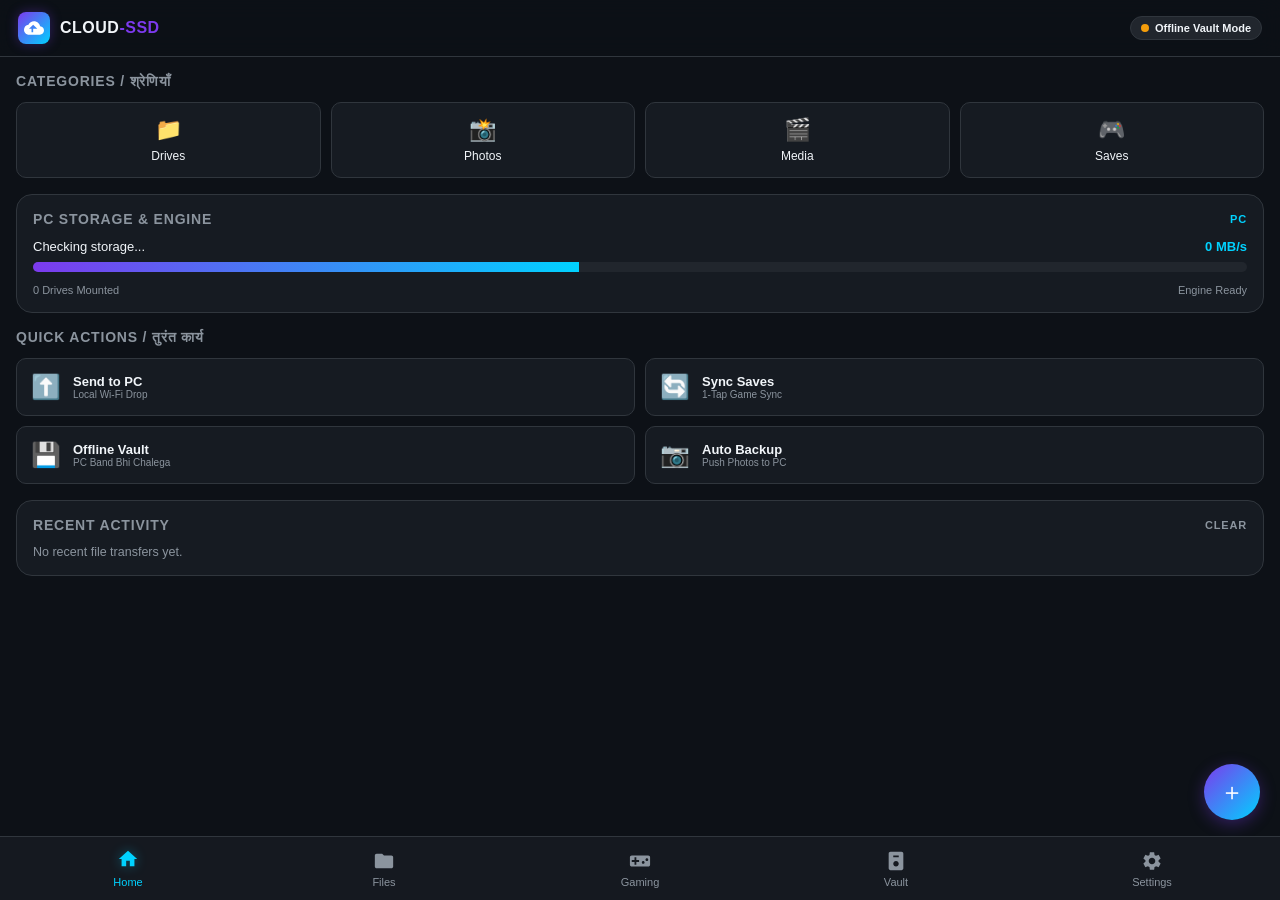
==== mobile-android/src/main/assets/index.html @ 214da7be "feat: initial commit for Cloud-Drive" ====
<!DOCTYPE html>
<html lang="en">
<head>
  <meta charset="UTF-8">
  <meta name="viewport" content="width=device-width, initial-scale=1.0, maximum-scale=1.0, user-scalable=no, viewport-fit=cover">
  <title>Cloud-SSD Mobile</title>
  
  <!-- PWA Meta Tags -->
  <meta name="theme-color" content="#7C3AED">
  <meta name="apple-mobile-web-app-capable" content="yes">
  <meta name="apple-mobile-web-app-status-bar-style" content="black-translucent">
  <meta name="description" content="Offline Phone Bridge & High-Speed File Vault for Cloud-SSD">
  <link rel="manifest" href="manifest.json">
  <link rel="icon" type="image/svg+xml" href="icon-192.svg">
  <link rel="apple-touch-icon" href="icon-192.svg">
  
  <link rel="stylesheet" href="app.css">
</head>
<body>

  <!-- Top App Header -->
  <header class="app-header">
    <div class="brand-wrapper">
      <div class="brand-icon">
        <svg viewBox="0 0 24 24"><path d="M19.35 10.04C18.67 6.59 15.64 4 12 4 9.11 4 6.6 5.64 5.35 8.04 2.34 8.36 0 10.91 0 14c0 3.31 2.69 6 6 6h13c2.76 0 5-2.24 5-5 0-2.64-2.05-4.78-4.65-4.96zM14 13h-3v4h-2v-4H6l5-5 5 5h-2z"/></svg>
      </div>
      <div class="brand-title">CLOUD<span>-SSD</span></div>
    </div>
    <div id="connection-pill" class="status-pill online">
      <div class="status-dot"></div>
      <span id="connection-text">Connecting...</span>
    </div>
  </header>

  <!-- SCREEN 1: HOME -->
  <main id="tab-home" class="tab-screen active">
    <!-- Active Game HUD Banner -->
    <div id="home-hud-card" class="hud-card" style="display: none;">
      <div class="hud-header">
        <div>
          <span style="font-size: 11px; color: var(--dim); text-transform: uppercase;">🎮 Active PC Game</span>
          <div id="hud-active-game" class="hud-game-name">Cyberpunk 2077</div>
        </div>
        <div class="hud-badge">LIVE COMPANION</div>
      </div>
      <div class="hud-grid">
        <div class="hud-metric">
          <div id="hud-fps" class="hud-metric-val">74</div>
          <div class="hud-metric-lbl">FPS</div>
        </div>
        <div class="hud-metric">
          <div id="hud-ssd" class="hud-metric-val purple">112</div>
          <div class="hud-metric-lbl">SSD MB/s</div>
        </div>
        <div class="hud-metric">
          <div id="hud-hit" class="hud-metric-val green">99%</div>
          <div class="hud-metric-lbl">Cache Hit</div>
        </div>
      </div>
    </div>

    <!-- Quick Categories -->
    <div class="card-title">Categories / श्रेणियाँ</div>
    <div class="category-grid">
      <div class="category-btn" onclick="switchTab('files', 'drives')">
        <div class="category-icon">📁</div>
        <div>Drives</div>
      </div>
      <div class="category-btn" onclick="openPhotoPicker()">
        <div class="category-icon">📸</div>
        <div>Photos</div>
      </div>
      <div class="category-btn" onclick="switchTab('files', 'media')">
        <div class="category-icon">🎬</div>
        <div>Media</div>
      </div>
      <div class="category-btn" onclick="switchTab('gaming')">
        <div class="category-icon">🎮</div>
        <div>Saves</div>
      </div>
    </div>

    <!-- PC Storage Status -->
    <div class="card">
      <div class="card-title">
        <span>PC Storage & Engine</span>
        <span id="pc-name-display" style="font-size: 11px; color: var(--cyan);">PC</span>
      </div>
      <div style="display: flex; justify-content: space-between; font-size: 13px; margin-bottom: 8px;">
        <span id="storage-summary">Checking storage...</span>
        <span id="transfer-speed-summary" style="color: var(--cyan); font-weight: 600;">0 MB/s</span>
      </div>
      <div style="background: var(--surface-2); border-radius: 6px; height: 10px; overflow: hidden; margin-bottom: 12px;">
        <div id="storage-progress-bar" style="background: linear-gradient(90deg, var(--purple), var(--cyan)); width: 45%; height: 100%;"></div>
      </div>
      <div style="display: flex; justify-content: space-between; font-size: 11px; color: var(--dim);">
        <span id="stat-drives-count">0 Drives Mounted</span>
        <span id="stat-prefetch-count">Engine Ready</span>
      </div>
    </div>

    <!-- Quick Actions -->
    <div class="card-title">Quick Actions / तुरंत कार्य</div>
    <div class="quick-action-grid">
      <div class="action-btn" onclick="triggerFileUpload()">
        <div class="action-icon">⬆️</div>
        <div>
          <div class="action-title">Send to PC</div>
          <div class="action-sub">Local Wi-Fi Drop</div>
        </div>
      </div>
      <div class="action-btn" onclick="switchTab('gaming')">
        <div class="action-icon">🔄</div>
        <div>
          <div class="action-title">Sync Saves</div>
          <div class="action-sub">1-Tap Game Sync</div>
        </div>
      </div>
      <div class="action-btn" onclick="switchTab('vault')">
        <div class="action-icon">💾</div>
        <div>
          <div class="action-title">Offline Vault</div>
          <div class="action-sub">PC Band Bhi Chalega</div>
        </div>
      </div>
      <div class="action-btn" onclick="openPhotoPicker()">
        <div class="action-icon">📷</div>
        <div>
          <div class="action-title">Auto Backup</div>
          <div class="action-sub">Push Photos to PC</div>
        </div>
      </div>
    </div>

    <!-- Recent Transfers -->
    <div class="card">
      <div class="card-title">
        <span>Recent Activity</span>
        <span onclick="clearRecentActivity()" style="font-size: 11px; color: var(--dim); cursor: pointer;">Clear</span>
      </div>
      <div id="recent-transfers-list" style="font-size: 12.5px; color: var(--dim);">
        <div>No recent file transfers yet.</div>
      </div>
    </div>
  </main>

  <!-- SCREEN 2: FILES -->
  <main id="tab-files" class="tab-screen">
    <!-- Breadcrumb Explorer Header -->
    <div class="card" style="padding: 10px 14px; margin-bottom: 12px;">
      <div class="explorer-header" id="breadcrumb-bar">
        <span class="breadcrumb-item" onclick="loadDrives()">🏠 Cloud-SSD</span>
      </div>
    </div>

    <!-- Drives Grid (Visible at Root) -->
    <div id="drives-container" class="card" style="display: none; padding: 12px;">
      <div class="card-title">Available Drives & Storage</div>
      <div id="drives-list" style="display: flex; flex-direction: column; gap: 8px;"></div>
    </div>

    <!-- File Explorer List -->
    <div id="files-list-container" class="file-list"></div>
  </main>

  <!-- SCREEN 3: GAMING -->
  <main id="tab-gaming" class="tab-screen">
    <div class="hud-card">
      <div class="hud-header">
        <div>
          <span style="font-size: 11px; color: var(--dim); text-transform: uppercase;">🎮 PC Performance HUD</span>
          <div id="gaming-active-game" class="hud-game-name">Standby (No Game Active)</div>
        </div>
        <div class="hud-badge" id="hud-mode-pill">COMPANION MODE</div>
      </div>
      <div class="hud-grid" style="margin-bottom: 12px;">
        <div class="hud-metric">
          <div id="desk-fps" class="hud-metric-val">--</div>
          <div class="hud-metric-lbl">PC FPS</div>
        </div>
        <div class="hud-metric">
          <div id="desk-ssd" class="hud-metric-val purple">--</div>
          <div class="hud-metric-lbl">SSD Read MB/s</div>
        </div>
        <div class="hud-metric">
          <div id="desk-hit" class="hud-metric-val green">99.4%</div>
          <div class="hud-metric-lbl">Hit Rate</div>
        </div>
      </div>
      <div class="hud-grid">
        <div class="hud-metric">
          <div id="desk-cpu" class="hud-metric-val">58°C</div>
          <div class="hud-metric-lbl">CPU Temp</div>
        </div>
        <div class="hud-metric">
          <div id="desk-gpu" class="hud-metric-val purple">64°C</div>
          <div class="hud-metric-lbl">GPU Temp</div>
        </div>
        <div class="hud-metric">
          <div id="desk-prefetch" class="hud-metric-val green">0</div>
          <div class="hud-metric-lbl">Prefetching</div>
        </div>
      </div>
    </div>

    <!-- Game Saves Manager -->
    <div class="card">
      <div class="card-title">
        <span>Game Save Manager</span>
        <button class="icon-btn" onclick="loadGameSaves()">🔄</button>
      </div>
      <div id="game-saves-list" style="display: flex; flex-direction: column; gap: 8px;">
        <div style="font-size: 12.5px; color: var(--dim);">Loading game saves...</div>
      </div>
    </div>
  </main>

  <!-- SCREEN 4: VAULT (OFFLINE FILES) -->
  <main id="tab-vault" class="tab-screen">
    <div class="card highlight">
      <div class="card-title">
        <span>💾 Phone Offline Vault</span>
        <span style="color: var(--ok); font-size: 11px;">100% Offline Ready</span>
      </div>
      <p style="font-size: 12px; color: var(--dim); line-height: 1.4; margin-bottom: 10px;">
        Yeh files aapke phone ke internal storage me saved hain. PC poori tarah band hone par bhi yeh open hongi.
      </p>
      <div style="display: flex; justify-content: space-between; font-size: 12px; font-weight: 600;">
        <span>Vault Storage Used:</span>
        <span id="vault-used-size" style="color: var(--cyan);">0 MB</span>
      </div>
    </div>

    <div class="card">
      <div class="card-title">
        <span>Saved Offline Files</span>
        <button class="icon-btn" onclick="clearVault()">🗑️ Clear</button>
      </div>
      <div id="vault-files-list" style="display: flex; flex-direction: column; gap: 8px;">
        <div style="font-size: 12.5px; color: var(--dim);">Koi file offline save nahi ki gayi hai. Files tab me kisi bhi file ke 💾 icon par tap karke save karein.</div>
      </div>
    </div>
  </main>

  <!-- SCREEN 5: SETTINGS -->
  <main id="tab-settings" class="tab-screen">
    <div class="card">
      <div class="card-title">Paired PC Details</div>
      <div style="display: flex; flex-direction: column; gap: 8px; font-size: 13px;">
        <div style="display: flex; justify-content: space-between;">
          <span style="color: var(--dim);">PC Name:</span>
          <span id="settings-pc-name" style="font-weight: 600;">--</span>
        </div>
        <div style="display: flex; justify-content: space-between;">
          <span style="color: var(--dim);">Local IP:</span>
          <span id="settings-local-ip">--</span>
        </div>
        <div style="display: flex; justify-content: space-between;">
          <span style="color: var(--dim);">Pairing Status:</span>
          <span id="settings-pair-status" style="color: var(--ok); font-weight: 600;">Paired ✓</span>
        </div>
      </div>
      <button class="btn-secondary" onclick="openPairModal()" style="margin-top: 14px;">Re-Pair or Change PC</button>
    </div>

    <div class="card">
      <div class="card-title">PWA App Installation</div>
      <p style="font-size: 12px; color: var(--dim); line-height: 1.4; margin-bottom: 12px;">
        Cloud-SSD ko phone ki home screen par normal Android app ki tarah install karein. Zero address bar, instant full screen!
      </p>
      <button id="pwa-install-btn" class="btn-primary" onclick="installPwa()">📲 Install on Home Screen</button>
    </div>

    <div class="card">
      <div class="card-title">Language / भाषा</div>
      <div style="display: flex; gap: 10px; margin-top: 8px;">
        <button class="btn-secondary" style="flex: 1;" onclick="setLanguage('hinglish')">Hinglish</button>
        <button class="btn-secondary" style="flex: 1;" onclick="setLanguage('hindi')">हिन्दी</button>
        <button class="btn-secondary" style="flex: 1;" onclick="setLanguage('english')">English</button>
      </div>
    </div>
  </main>

  <!-- Floating Action Button: Upload -->
  <button class="fab" onclick="triggerFileUpload()" title="Send file to PC">＋</button>

  <!-- Hidden File Input -->
  <input type="file" id="file-uploader" style="display: none;" onchange="handleFileSelection(event)" multiple>
  <input type="file" id="photo-uploader" accept="image/*,video/*" style="display: none;" onchange="handleFileSelection(event)" multiple capture="environment">

  <!-- Bottom Navigation Bar -->
  <nav class="bottom-nav">
    <button class="nav-item active" onclick="switchTab('home')">
      <svg viewBox="0 0 24 24"><path d="M10 20v-6h4v6h5v-8h3L12 3 2 12h3v8z"/></svg>
      <span>Home</span>
    </button>
    <button class="nav-item" onclick="switchTab('files')">
      <svg viewBox="0 0 24 24"><path d="M10 4H4c-1.1 0-1.99.9-1.99 2L2 18c0 1.1.9 2 2 2h16c1.1 0 2-.9 2-2V8c0-1.1-.9-2-2-2h-8l-2-2z"/></svg>
      <span>Files</span>
    </button>
    <button class="nav-item" onclick="switchTab('gaming')">
      <svg viewBox="0 0 24 24"><path d="M21 6H3c-1.1 0-2 .9-2 2v8c0 1.1.9 2 2 2h18c1.1 0 2-.9 2-2V8c0-1.1-.9-2-2-2zm-10 7H8v3H6v-3H3v-2h3V8h2v3h3v2zm4.5 2c-.83 0-1.5-.67-1.5-1.5s.67-1.5 1.5-1.5 1.5.67 1.5 1.5-.67 1.5-1.5 1.5zm4-3c-.83 0-1.5-.67-1.5-1.5S18.67 9 19.5 9s1.5.67 1.5 1.5-.67 1.5-1.5 1.5z"/></svg>
      <span>Gaming</span>
    </button>
    <button class="nav-item" onclick="switchTab('vault')">
      <svg viewBox="0 0 24 24"><path d="M18 2H6c-1.1 0-2 .9-2 2v16c0 1.1.9 2 2 2h12c1.1 0 2-.9 2-2V4c0-1.1-.9-2-2-2zm-6 16c-1.66 0-3-1.34-3-3s1.34-3 3-3 3 1.34 3 3-1.34 3-3 3zm3-10H9V6h6v2z"/></svg>
      <span>Vault</span>
    </button>
    <button class="nav-item" onclick="switchTab('settings')">
      <svg viewBox="0 0 24 24"><path d="M19.14 12.94c.04-.3.06-.61.06-.94 0-.32-.02-.64-.07-.94l2.03-1.58c.18-.14.23-.41.12-.61l-1.92-3.32c-.12-.22-.37-.29-.59-.22l-2.39.96c-.5-.38-1.03-.7-1.62-.94l-.36-2.54c-.04-.24-.24-.41-.48-.41h-3.84c-.24 0-.43.17-.47.41l-.36 2.54c-.59.24-1.13.57-1.62.94l-2.39-.96c-.22-.08-.47 0-.59.22L2.74 8.87c-.12.21-.08.47.12.61l2.03 1.58c-.05.3-.09.63-.09.94s.02.64.07.94l-2.03 1.58c-.18.14-.23.41-.12.61l1.92 3.32c.12.22.37.29.59.22l2.39-.96c.5.38 1.03.7 1.62.94l.36 2.54c.05.24.24.41.48.41h3.84c.24 0 .44-.17.47-.41l.36-2.54c.59-.24 1.13-.56 1.62-.94l2.39.96c.22.08.47 0 .59-.22l1.92-3.32c.12-.22.07-.47-.12-.61l-2.01-1.58zM12 15.6c-1.98 0-3.6-1.62-3.6-3.6s1.62-3.6 3.6-3.6 3.6 1.62 3.6 3.6-1.62 3.6-3.6 3.6z"/></svg>
      <span>Settings</span>
    </button>
  </nav>

  <!-- Video Stream Player Modal -->
  <div id="video-modal" class="modal-overlay">
    <div class="modal-box">
      <button class="modal-close" onclick="closeVideoModal()">✕</button>
      <div id="video-modal-title" class="modal-title">Streaming Media</div>
      <video id="active-video-player" class="stream-player" controls playsinline preload="auto"></video>
    </div>
  </div>

  <!-- Pairing Modal -->
  <div id="pair-modal" class="modal-overlay">
    <div class="modal-box">
      <button class="modal-close" onclick="closePairModal()">✕</button>
      <div class="modal-title">Pair with Cloud-SSD PC</div>
      <p style="font-size: 12px; color: var(--dim); margin-bottom: 12px;">
        PC Desktop app me "Mobile Hub" tab se Pairing Token enter karein ya QR code scan karein:
      </p>
      <input type="text" id="input-token" class="input-field" placeholder="Enter 12-char Pairing Token">
      <input type="text" id="input-device-name" class="input-field" placeholder="Device Name (e.g. My Phone)">
      <button class="btn-primary" onclick="submitPairing()">Verify & Connect</button>
    </div>
  </div>

  <!-- Toast Notification -->
  <div id="toast" class="toast">Connected</div>

  <script src="app.js"></script>
</body>
</html>
---- mobile-android/src/main/assets/app.css ----
/* Cloud-SSD Mobile PWA Styling */
:root {
  --bg: #0D1117;
  --surface: #161B22;
  --surface-2: #21262D;
  --surface-card: rgba(22, 27, 34, 0.85);
  --border: #30363D;
  --text: #F1F5F9;
  --dim: #8B949E;
  --purple: #7C3AED;
  --purple-glow: rgba(124, 58, 237, 0.35);
  --cyan: #00D2FF;
  --cyan-glow: rgba(0, 210, 255, 0.35);
  --accent: #00D2FF;
  --ok: #10B981;
  --warn: #F59E0B;
  --danger: #EF4444;
  --radius: 16px;
  --radius-sm: 10px;
  --font: -apple-system, BlinkMacSystemFont, "Segoe UI", Roboto, "Helvetica Neue", Arial, sans-serif;
}

* {
  box-sizing: border-box;
  margin: 0;
  padding: 0;
  -webkit-tap-highlight-color: transparent;
  user-select: none;
}

body {
  background-color: var(--bg);
  color: var(--text);
  font-family: var(--font);
  overflow-x: hidden;
  padding-bottom: 80px; /* Space for bottom nav */
  min-height: 100vh;
}

/* App Header */
header.app-header {
  position: sticky;
  top: 0;
  z-index: 100;
  background: rgba(13, 17, 23, 0.92);
  backdrop-filter: blur(12px);
  -webkit-backdrop-filter: blur(12px);
  border-bottom: 1px solid var(--border);
  padding: 12px 18px;
  display: flex;
  align-items: center;
  justify-content: space-between;
}

.brand-wrapper {
  display: flex;
  align-items: center;
  gap: 10px;
}

.brand-icon {
  width: 32px;
  height: 32px;
  border-radius: 8px;
  background: linear-gradient(135deg, var(--purple), var(--cyan));
  display: flex;
  align-items: center;
  justify-content: center;
  box-shadow: 0 0 12px var(--purple-glow);
}

.brand-icon svg {
  width: 20px;
  height: 20px;
  fill: white;
}

.brand-title {
  font-size: 16px;
  font-weight: 700;
  letter-spacing: 0.5px;
}

.brand-title span {
  color: var(--purple);
}

.status-pill {
  display: inline-flex;
  align-items: center;
  gap: 6px;
  font-size: 11px;
  font-weight: 600;
  padding: 5px 10px;
  border-radius: 20px;
  background: var(--surface-2);
  border: 1px solid var(--border);
}

.status-dot {
  width: 8px;
  height: 8px;
  border-radius: 50%;
  background: var(--dim);
}

.status-pill.online .status-dot {
  background: var(--ok);
  box-shadow: 0 0 8px var(--ok);
}

.status-pill.offline .status-dot {
  background: var(--warn);
}

/* Navigation Bar */
nav.bottom-nav {
  position: fixed;
  bottom: 0;
  left: 0;
  right: 0;
  height: 64px;
  background: rgba(22, 27, 34, 0.96);
  backdrop-filter: blur(16px);
  border-top: 1px solid var(--border);
  display: flex;
  justify-content: space-around;
  align-items: center;
  z-index: 200;
  padding-bottom: env(safe-area-inset-bottom, 0);
}

.nav-item {
  display: flex;
  flex-direction: column;
  align-items: center;
  justify-content: center;
  background: transparent;
  border: none;
  color: var(--dim);
  font-size: 11px;
  font-weight: 500;
  gap: 4px;
  cursor: pointer;
  flex: 1;
  padding: 8px 0;
  transition: all 0.2s ease;
}

.nav-item svg {
  width: 22px;
  height: 22px;
  fill: currentColor;
  transition: transform 0.2s ease;
}

.nav-item.active {
  color: var(--cyan);
}

.nav-item.active svg {
  transform: translateY(-2px);
  fill: var(--cyan);
  filter: drop-shadow(0 0 6px var(--cyan-glow));
}

/* Tab Content Areas */
.tab-screen {
  display: none;
  padding: 16px;
  animation: fadeIn 0.25s ease-out;
}

.tab-screen.active {
  display: block;
}

@keyframes fadeIn {
  from { opacity: 0; transform: translateY(6px); }
  to { opacity: 1; transform: translateY(0); }
}

/* Card Styling */
.card {
  background: var(--surface);
  border: 1px solid var(--border);
  border-radius: var(--radius);
  padding: 16px;
  margin-bottom: 16px;
  position: relative;
  overflow: hidden;
}

.card-title {
  font-size: 14px;
  font-weight: 600;
  color: var(--dim);
  text-transform: uppercase;
  letter-spacing: 0.8px;
  margin-bottom: 12px;
  display: flex;
  align-items: center;
  justify-content: space-between;
}

.card.highlight {
  background: linear-gradient(135deg, rgba(124, 58, 237, 0.15), rgba(0, 210, 255, 0.1));
  border-color: rgba(124, 58, 237, 0.4);
}

/* Hero Gaming HUD Widget */
.hud-card {
  background: radial-gradient(circle at top right, rgba(0, 210, 255, 0.15), rgba(13, 17, 23, 0.95));
  border: 1px solid rgba(0, 210, 255, 0.3);
  border-radius: var(--radius);
  padding: 18px;
  margin-bottom: 16px;
  box-shadow: 0 4px 20px rgba(0, 0, 0, 0.5);
}

.hud-header {
  display: flex;
  justify-content: space-between;
  align-items: center;
  margin-bottom: 14px;
}

.hud-game-name {
  font-size: 18px;
  font-weight: 700;
  color: white;
}

.hud-badge {
  background: rgba(16, 185, 129, 0.2);
  color: var(--ok);
  border: 1px solid rgba(16, 185, 129, 0.4);
  padding: 3px 8px;
  border-radius: 12px;
  font-size: 11px;
  font-weight: 600;
}

.hud-grid {
  display: grid;
  grid-template-columns: repeat(3, 1fr);
  gap: 10px;
}

.hud-metric {
  background: rgba(33, 38, 45, 0.7);
  border: 1px solid var(--border);
  border-radius: var(--radius-sm);
  padding: 10px;
  text-align: center;
}

.hud-metric-val {
  font-size: 20px;
  font-weight: 800;
  color: var(--cyan);
  line-height: 1.2;
}

.hud-metric-val.purple { color: #A78BFA; }
.hud-metric-val.green { color: var(--ok); }

.hud-metric-lbl {
  font-size: 10px;
  color: var(--dim);
  text-transform: uppercase;
  margin-top: 4px;
}

/* Quick Categories Grid */
.category-grid {
  display: grid;
  grid-template-columns: repeat(4, 1fr);
  gap: 10px;
  margin-bottom: 16px;
}

.category-btn {
  background: var(--surface);
  border: 1px solid var(--border);
  border-radius: var(--radius-sm);
  padding: 14px 6px;
  display: flex;
  flex-direction: column;
  align-items: center;
  gap: 6px;
  color: var(--text);
  font-size: 12px;
  font-weight: 500;
  cursor: pointer;
  transition: all 0.15s;
}

.category-btn:active {
  transform: scale(0.96);
  background: var(--surface-2);
}

.category-icon {
  font-size: 22px;
}

/* Quick Actions */
.quick-action-grid {
  display: grid;
  grid-template-columns: 1fr 1fr;
  gap: 10px;
  margin-bottom: 16px;
}

.action-btn {
  background: var(--surface);
  border: 1px solid var(--border);
  border-radius: var(--radius-sm);
  padding: 14px;
  display: flex;
  align-items: center;
  gap: 12px;
  color: var(--text);
  cursor: pointer;
  text-align: left;
}

.action-btn:active {
  background: var(--surface-2);
}

.action-icon {
  font-size: 24px;
}

.action-title {
  font-size: 13px;
  font-weight: 600;
}

.action-sub {
  font-size: 10px;
  color: var(--dim);
}

/* File Explorer */
.explorer-header {
  display: flex;
  align-items: center;
  gap: 8px;
  margin-bottom: 12px;
  overflow-x: auto;
  white-space: nowrap;
  padding-bottom: 4px;
}

.breadcrumb-item {
  font-size: 13px;
  color: var(--dim);
  cursor: pointer;
}

.breadcrumb-item:hover, .breadcrumb-item.active {
  color: var(--cyan);
  font-weight: 600;
}

.file-list {
  display: flex;
  flex-direction: column;
  gap: 8px;
}

.file-item {
  background: var(--surface);
  border: 1px solid var(--border);
  border-radius: var(--radius-sm);
  padding: 12px 14px;
  display: flex;
  align-items: center;
  justify-content: space-between;
  cursor: pointer;
  transition: background 0.15s;
}

.file-item:active {
  background: var(--surface-2);
}

.file-info {
  display: flex;
  align-items: center;
  gap: 12px;
  overflow: hidden;
}

.file-icon {
  font-size: 22px;
  flex-shrink: 0;
}

.file-meta {
  overflow: hidden;
}

.file-name {
  font-size: 13.5px;
  font-weight: 500;
  white-space: nowrap;
  overflow: hidden;
  text-overflow: ellipsis;
}

.file-size {
  font-size: 11px;
  color: var(--dim);
  margin-top: 2px;
}

.file-actions {
  display: flex;
  align-items: center;
  gap: 8px;
  flex-shrink: 0;
}

.icon-btn {
  background: transparent;
  border: none;
  color: var(--dim);
  padding: 6px;
  border-radius: 6px;
  cursor: pointer;
  font-size: 18px;
}

.icon-btn:active {
  color: var(--cyan);
  background: rgba(0, 210, 255, 0.1);
}

/* Floating Action Button */
.fab {
  position: fixed;
  bottom: 80px;
  right: 20px;
  width: 56px;
  height: 56px;
  border-radius: 28px;
  background: linear-gradient(135deg, var(--purple), var(--cyan));
  color: white;
  border: none;
  font-size: 24px;
  box-shadow: 0 4px 16px var(--purple-glow);
  display: flex;
  align-items: center;
  justify-content: center;
  cursor: pointer;
  z-index: 150;
  transition: transform 0.2s;
}

.fab:active {
  transform: scale(0.92);
}

/* Modals */
.modal-overlay {
  display: none;
  position: fixed;
  top: 0;
  left: 0;
  right: 0;
  bottom: 0;
  background: rgba(0, 0, 0, 0.85);
  backdrop-filter: blur(8px);
  z-index: 300;
  align-items: center;
  justify-content: center;
  padding: 20px;
}

.modal-overlay.active {
  display: flex;
}

.modal-box {
  background: var(--surface);
  border: 1px solid var(--border);
  border-radius: var(--radius);
  width: 100%;
  max-width: 480px;
  padding: 20px;
  position: relative;
  box-shadow: 0 10px 30px rgba(0, 0, 0, 0.8);
}

.modal-title {
  font-size: 16px;
  font-weight: 700;
  margin-bottom: 14px;
}

.modal-close {
  position: absolute;
  top: 14px;
  right: 14px;
  background: transparent;
  border: none;
  color: var(--dim);
  font-size: 20px;
  cursor: pointer;
}

/* Inputs and Buttons */
.input-field {
  width: 100%;
  background: var(--surface-2);
  border: 1px solid var(--border);
  color: white;
  padding: 12px;
  border-radius: var(--radius-sm);
  font-size: 14px;
  margin-bottom: 12px;
  outline: none;
}

.input-field:focus {
  border-color: var(--cyan);
}

.btn-primary {
  width: 100%;
  background: linear-gradient(135deg, var(--purple), var(--cyan));
  color: white;
  border: none;
  padding: 12px;
  border-radius: var(--radius-sm);
  font-weight: 600;
  font-size: 14px;
  cursor: pointer;
}

.btn-secondary {
  width: 100%;
  background: var(--surface-2);
  color: var(--text);
  border: 1px solid var(--border);
  padding: 12px;
  border-radius: var(--radius-sm);
  font-weight: 600;
  font-size: 14px;
  cursor: pointer;
  margin-top: 8px;
}

/* Video Player Modal */
video.stream-player {
  width: 100%;
  border-radius: var(--radius-sm);
  background: black;
  max-height: 60vh;
}

/* Toast */
.toast {
  position: fixed;
  bottom: 90px;
  left: 50%;
  transform: translateX(-50%) translateY(20px);
  background: rgba(33, 38, 45, 0.95);
  border: 1px solid var(--cyan);
  color: white;
  padding: 10px 20px;
  border-radius: 24px;
  font-size: 12px;
  font-weight: 500;
  z-index: 400;
  opacity: 0;
  pointer-events: none;
  transition: all 0.3s ease;
  box-shadow: 0 4px 16px rgba(0, 0, 0, 0.6);
}

.toast.show {
  transform: translateX(-50%) translateY(0);
  opacity: 1;
}
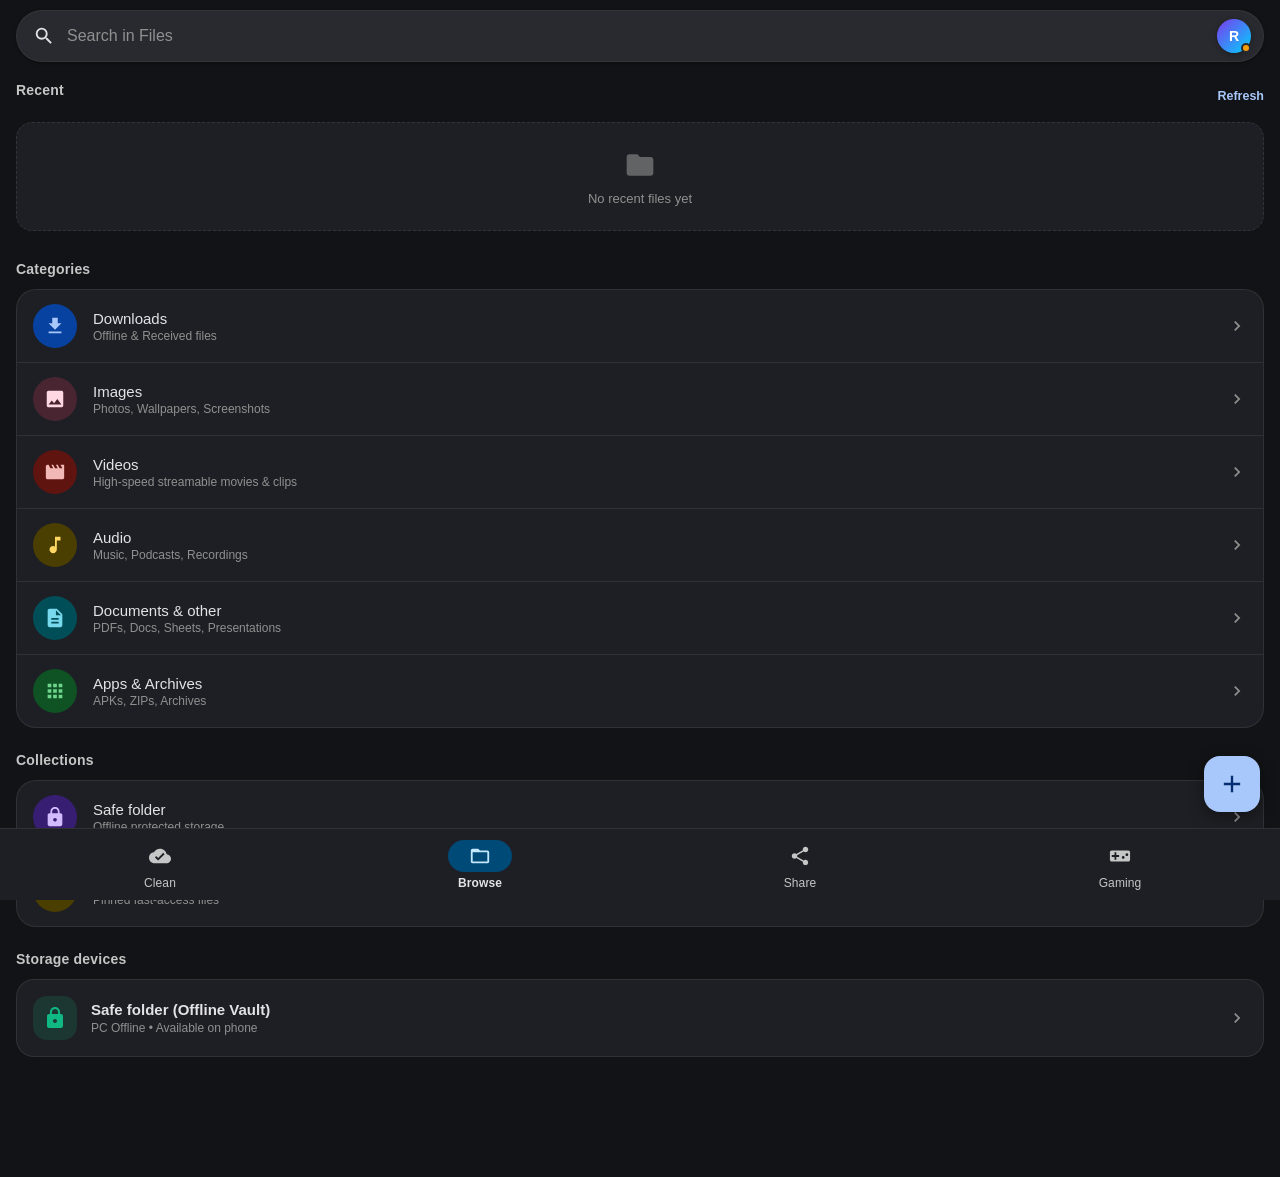
==== commit 1b871499: "feat: add Windows EXE installer and Android APK releases" ====
--- a/mobile-android/src/main/assets/index.html
+++ b/mobile-android/src/main/assets/index.html
@@ -3,13 +3,13 @@
 <head>
   <meta charset="UTF-8">
   <meta name="viewport" content="width=device-width, initial-scale=1.0, maximum-scale=1.0, user-scalable=no, viewport-fit=cover">
-  <title>Cloud-SSD Mobile</title>
+  <title>Files</title>
   
   <!-- PWA Meta Tags -->
-  <meta name="theme-color" content="#7C3AED">
+  <meta name="theme-color" content="#121316">
   <meta name="apple-mobile-web-app-capable" content="yes">
   <meta name="apple-mobile-web-app-status-bar-style" content="black-translucent">
-  <meta name="description" content="Offline Phone Bridge & High-Speed File Vault for Cloud-SSD">
+  <meta name="description" content="Files by Google style file manager and high-speed bridge for Cloud-SSD">
   <link rel="manifest" href="manifest.json">
   <link rel="icon" type="image/svg+xml" href="icon-192.svg">
   <link rel="apple-touch-icon" href="icon-192.svg">
@@ -18,320 +18,573 @@
 </head>
 <body>
 
-  <!-- Top App Header -->
-  <header class="app-header">
-    <div class="brand-wrapper">
-      <div class="brand-icon">
-        <svg viewBox="0 0 24 24"><path d="M19.35 10.04C18.67 6.59 15.64 4 12 4 9.11 4 6.6 5.64 5.35 8.04 2.34 8.36 0 10.91 0 14c0 3.31 2.69 6 6 6h13c2.76 0 5-2.24 5-5 0-2.64-2.05-4.78-4.65-4.96zM14 13h-3v4h-2v-4H6l5-5 5 5h-2z"/></svg>
-      </div>
-      <div class="brand-title">CLOUD<span>-SSD</span></div>
-    </div>
-    <div id="connection-pill" class="status-pill online">
-      <div class="status-dot"></div>
-      <span id="connection-text">Connecting...</span>
-    </div>
-  </header>
-
-  <!-- SCREEN 1: HOME -->
-  <main id="tab-home" class="tab-screen active">
-    <!-- Active Game HUD Banner -->
-    <div id="home-hud-card" class="hud-card" style="display: none;">
-      <div class="hud-header">
+  <!-- Top Search Bar (Authentic Google Files Style) -->
+  <div class="search-header">
+    <div class="search-bar-pill">
+      <div class="search-icon">
+        <svg viewBox="0 0 24 24"><path d="M15.5 14h-.79l-.28-.27A6.471 6.471 0 0 0 16 9.5 6.5 6.5 0 1 0 9.5 16c1.61 0 3.09-.59 4.23-1.57l.27.28v.79l5 4.99L20.49 19l-4.99-5zm-6 0C7.01 14 5 11.99 5 9.5S7.01 5 9.5 5 14 7.01 14 9.5 11.99 14 9.5 14z"/></svg>
+      </div>
+      <input type="text" id="global-search-input" placeholder="Search in Files" oninput="handleSearch(this.value)" autocomplete="off">
+      <div id="clear-search-btn" class="clear-search" onclick="clearSearch()" style="display: none;">
+        <svg viewBox="0 0 24 24"><path d="M19 6.41L17.59 5 12 10.59 6.41 5 5 6.41 10.59 12 5 17.59 6.41 19 12 13.41 17.59 19 19 17.59 13.41 12z"/></svg>
+      </div>
+      <div class="profile-chip" id="profile-chip-btn" onclick="openSettingsModal()" title="PC Connection & Settings">
+        <div class="profile-avatar" id="pc-avatar">R</div>
+        <div class="profile-status-dot" id="header-status-dot"></div>
+      </div>
+    </div>
+  </div>
+
+  <!-- TAB 1: BROWSE (Main Google Files Home) -->
+  <main id="tab-browse" class="tab-screen active">
+    <!-- Active Gaming Mini Banner (if PC game running) -->
+    <div id="browse-game-banner" class="mini-hud-banner" style="display: none;" onclick="switchTab('gaming')">
+      <div class="banner-left">
+        <div class="game-icon-badge">
+          <svg viewBox="0 0 24 24"><path d="M21 6H3c-1.1 0-2 .9-2 2v8c0 1.1.9 2 2 2h18c1.1 0 2-.9 2-2V8c0-1.1-.9-2-2-2zm-10 7H8v3H6v-3H3v-2h3V8h2v3h3v2zm4.5 2c-.83 0-1.5-.67-1.5-1.5s.67-1.5 1.5-1.5 1.5.67 1.5 1.5-.67 1.5-1.5 1.5zm4-3c-.83 0-1.5-.67-1.5-1.5S18.67 9 19.5 9s1.5.67 1.5 1.5-.67 1.5-1.5 1.5z"/></svg>
+        </div>
         <div>
-          <span style="font-size: 11px; color: var(--dim); text-transform: uppercase;">🎮 Active PC Game</span>
-          <div id="hud-active-game" class="hud-game-name">Cyberpunk 2077</div>
-        </div>
-        <div class="hud-badge">LIVE COMPANION</div>
-      </div>
-      <div class="hud-grid">
-        <div class="hud-metric">
-          <div id="hud-fps" class="hud-metric-val">74</div>
-          <div class="hud-metric-lbl">FPS</div>
-        </div>
-        <div class="hud-metric">
-          <div id="hud-ssd" class="hud-metric-val purple">112</div>
-          <div class="hud-metric-lbl">SSD MB/s</div>
-        </div>
-        <div class="hud-metric">
-          <div id="hud-hit" class="hud-metric-val green">99%</div>
-          <div class="hud-metric-lbl">Cache Hit</div>
-        </div>
-      </div>
-    </div>
-
-    <!-- Quick Categories -->
-    <div class="card-title">Categories / श्रेणियाँ</div>
-    <div class="category-grid">
-      <div class="category-btn" onclick="switchTab('files', 'drives')">
-        <div class="category-icon">📁</div>
-        <div>Drives</div>
-      </div>
-      <div class="category-btn" onclick="openPhotoPicker()">
-        <div class="category-icon">📸</div>
-        <div>Photos</div>
-      </div>
-      <div class="category-btn" onclick="switchTab('files', 'media')">
-        <div class="category-icon">🎬</div>
-        <div>Media</div>
-      </div>
-      <div class="category-btn" onclick="switchTab('gaming')">
-        <div class="category-icon">🎮</div>
-        <div>Saves</div>
-      </div>
-    </div>
-
-    <!-- PC Storage Status -->
-    <div class="card">
-      <div class="card-title">
-        <span>PC Storage & Engine</span>
-        <span id="pc-name-display" style="font-size: 11px; color: var(--cyan);">PC</span>
-      </div>
-      <div style="display: flex; justify-content: space-between; font-size: 13px; margin-bottom: 8px;">
-        <span id="storage-summary">Checking storage...</span>
-        <span id="transfer-speed-summary" style="color: var(--cyan); font-weight: 600;">0 MB/s</span>
-      </div>
-      <div style="background: var(--surface-2); border-radius: 6px; height: 10px; overflow: hidden; margin-bottom: 12px;">
-        <div id="storage-progress-bar" style="background: linear-gradient(90deg, var(--purple), var(--cyan)); width: 45%; height: 100%;"></div>
-      </div>
-      <div style="display: flex; justify-content: space-between; font-size: 11px; color: var(--dim);">
-        <span id="stat-drives-count">0 Drives Mounted</span>
-        <span id="stat-prefetch-count">Engine Ready</span>
-      </div>
-    </div>
-
-    <!-- Quick Actions -->
-    <div class="card-title">Quick Actions / तुरंत कार्य</div>
-    <div class="quick-action-grid">
-      <div class="action-btn" onclick="triggerFileUpload()">
-        <div class="action-icon">⬆️</div>
+          <div class="banner-title" id="banner-game-name">Cyberpunk 2077</div>
+          <div class="banner-sub"><span id="banner-fps">75</span> FPS • <span id="banner-ssd">112</span> MB/s SSD Read</div>
+        </div>
+      </div>
+      <div class="banner-chip">LIVE HUD</div>
+    </div>
+
+    <!-- Recent Files Section -->
+    <div class="section-container" id="recent-section">
+      <div class="section-header">
+        <div class="section-title">Recent</div>
+        <div class="section-action" onclick="refreshRecentFiles()">Refresh</div>
+      </div>
+      <div class="recent-scroll-row" id="recent-scroll-container">
+        <div class="recent-empty-card">
+          <div class="recent-empty-icon">
+            <svg viewBox="0 0 24 24"><path d="M10 4H4c-1.1 0-1.99.9-1.99 2L2 18c0 1.1.9 2 2 2h16c1.1 0 2-.9 2-2V8c0-1.1-.9-2-2-2h-8l-2-2z"/></svg>
+          </div>
+          <div>No recent files yet</div>
+        </div>
+      </div>
+    </div>
+
+    <!-- Categories Section (Google Files Signature Layout) -->
+    <div class="section-container">
+      <div class="section-title">Categories</div>
+      <div class="categories-list">
+        <!-- Downloads -->
+        <div class="category-row" onclick="filterCategory('downloads', 'Downloads')">
+          <div class="category-icon-box cat-downloads">
+            <svg viewBox="0 0 24 24"><path d="M19 9h-4V3H9v6H5l7 7 7-7zM5 18v2h14v-2H5z"/></svg>
+          </div>
+          <div class="category-text">
+            <div class="category-name">Downloads</div>
+            <div class="category-meta" id="meta-cat-downloads">Offline & Received files</div>
+          </div>
+          <div class="category-arrow">
+            <svg viewBox="0 0 24 24" class="svg-chevron"><path d="M10 6L8.59 7.41 13.17 12l-4.58 4.59L10 18l6-6z"/></svg>
+          </div>
+        </div>
+
+        <!-- Images -->
+        <div class="category-row" onclick="filterCategory('images', 'Images')">
+          <div class="category-icon-box cat-images">
+            <svg viewBox="0 0 24 24"><path d="M21 19V5c0-1.1-.9-2-2-2H5c-1.1 0-2 .9-2 2v14c0 1.1.9 2 2 2h14c1.1 0 2-.9 2-2zM8.5 13.5l2.5 3.01L14.5 12l4.5 6H5l3.5-4.5z"/></svg>
+          </div>
+          <div class="category-text">
+            <div class="category-name">Images</div>
+            <div class="category-meta" id="meta-cat-images">Photos, Wallpapers, Screenshots</div>
+          </div>
+          <div class="category-arrow">
+            <svg viewBox="0 0 24 24" class="svg-chevron"><path d="M10 6L8.59 7.41 13.17 12l-4.58 4.59L10 18l6-6z"/></svg>
+          </div>
+        </div>
+
+        <!-- Videos -->
+        <div class="category-row" onclick="filterCategory('videos', 'Videos')">
+          <div class="category-icon-box cat-videos">
+            <svg viewBox="0 0 24 24"><path d="M18 4l2 4h-3l-2-4h-2l2 4h-3l-2-4H8l2 4H7L5 4H4c-1.1 0-1.99.9-1.99 2L2 18c0 1.1.9 2 2 2h16c1.1 0 2-.9 2-2V4h-4z"/></svg>
+          </div>
+          <div class="category-text">
+            <div class="category-name">Videos</div>
+            <div class="category-meta" id="meta-cat-videos">High-speed streamable movies & clips</div>
+          </div>
+          <div class="category-arrow">
+            <svg viewBox="0 0 24 24" class="svg-chevron"><path d="M10 6L8.59 7.41 13.17 12l-4.58 4.59L10 18l6-6z"/></svg>
+          </div>
+        </div>
+
+        <!-- Audio -->
+        <div class="category-row" onclick="filterCategory('audio', 'Audio')">
+          <div class="category-icon-box cat-audio">
+            <svg viewBox="0 0 24 24"><path d="M12 3v10.55c-.59-.34-1.27-.55-2-.55-2.21 0-4 1.79-4 4s1.79 4 4 4 4-1.79 4-4V7h4V3h-6z"/></svg>
+          </div>
+          <div class="category-text">
+            <div class="category-name">Audio</div>
+            <div class="category-meta" id="meta-cat-audio">Music, Podcasts, Recordings</div>
+          </div>
+          <div class="category-arrow">
+            <svg viewBox="0 0 24 24" class="svg-chevron"><path d="M10 6L8.59 7.41 13.17 12l-4.58 4.59L10 18l6-6z"/></svg>
+          </div>
+        </div>
+
+        <!-- Documents -->
+        <div class="category-row" onclick="filterCategory('documents', 'Documents & other')">
+          <div class="category-icon-box cat-docs">
+            <svg viewBox="0 0 24 24"><path d="M14 2H6c-1.1 0-1.99.9-1.99 2L4 20c0 1.1.89 2 1.99 2H18c1.1 0 2-.9 2-2V8l-6-6zm2 16H8v-2h8v2zm0-4H8v-2h8v2zm-3-5V3.5L18.5 9H13z"/></svg>
+          </div>
+          <div class="category-text">
+            <div class="category-name">Documents & other</div>
+            <div class="category-meta" id="meta-cat-docs">PDFs, Docs, Sheets, Presentations</div>
+          </div>
+          <div class="category-arrow">
+            <svg viewBox="0 0 24 24" class="svg-chevron"><path d="M10 6L8.59 7.41 13.17 12l-4.58 4.59L10 18l6-6z"/></svg>
+          </div>
+        </div>
+
+        <!-- Apps & Games -->
+        <div class="category-row" onclick="filterCategory('apps', 'Apps & Archives')">
+          <div class="category-icon-box cat-apps">
+            <svg viewBox="0 0 24 24"><path d="M4 8h4V4H4v4zm6 12h4v-4h-4v4zm-6 0h4v-4H4v4zm0-6h4v-4H4v4zm6 0h4v-4h-4v4zm6-10v4h4V4h-4zm-6 4h4V4h-4v4zm6 6h4v-4h-4v4zm0 6h4v-4h-4v4z"/></svg>
+          </div>
+          <div class="category-text">
+            <div class="category-name">Apps & Archives</div>
+            <div class="category-meta" id="meta-cat-apps">APKs, ZIPs, Archives</div>
+          </div>
+          <div class="category-arrow">
+            <svg viewBox="0 0 24 24" class="svg-chevron"><path d="M10 6L8.59 7.41 13.17 12l-4.58 4.59L10 18l6-6z"/></svg>
+          </div>
+        </div>
+      </div>
+    </div>
+
+    <!-- Collections Section (Google Files Safe Folder Style) -->
+    <div class="section-container">
+      <div class="section-title">Collections</div>
+      <div class="categories-list">
+        <!-- Safe Folder (Offline Vault) -->
+        <div class="category-row" onclick="openSafeFolder()">
+          <div class="category-icon-box cat-safe">
+            <svg viewBox="0 0 24 24"><path d="M18 8h-1V6c0-2.76-2.24-5-5-5S7 3.24 7 6v2H6c-1.1 0-2 .9-2 2v10c0 1.1.9 2 2 2h12c1.1 0 2-.9 2-2V10c0-1.1-.9-2-2-2zm-6 9c-1.1 0-2-.9-2-2s.9-2 2-2 2 .9 2 2-.9 2-2 2zm3.1-9H8.9V6c0-1.71 1.39-3.1 3.1-3.1 1.71 0 3.1 1.39 3.1 3.1v2z"/></svg>
+          </div>
+          <div class="category-text">
+            <div class="category-name">Safe folder</div>
+            <div class="category-meta" id="meta-safe-folder">Offline protected storage</div>
+          </div>
+          <div class="category-arrow">
+            <svg viewBox="0 0 24 24" class="svg-chevron"><path d="M10 6L8.59 7.41 13.17 12l-4.58 4.59L10 18l6-6z"/></svg>
+          </div>
+        </div>
+
+        <!-- Starred / Quick Access -->
+        <div class="category-row" onclick="openStarredFiles()">
+          <div class="category-icon-box cat-starred">
+            <svg viewBox="0 0 24 24"><path d="M12 17.27L18.18 21l-1.64-7.03L22 9.24l-7.19-.61L12 2 9.19 8.63 2 9.24l5.46 4.73L5.82 21z"/></svg>
+          </div>
+          <div class="category-text">
+            <div class="category-name">Starred</div>
+            <div class="category-meta">Pinned fast-access files</div>
+          </div>
+          <div class="category-arrow">
+            <svg viewBox="0 0 24 24" class="svg-chevron"><path d="M10 6L8.59 7.41 13.17 12l-4.58 4.59L10 18l6-6z"/></svg>
+          </div>
+        </div>
+      </div>
+    </div>
+
+    <!-- Storage Devices Section (Google Files Style) -->
+    <div class="section-container">
+      <div class="section-title">Storage devices</div>
+      <div id="storage-devices-list" class="storage-list">
+        <!-- Dynamically injected drives -->
+        <div class="storage-device-card" onclick="loadDrives()">
+          <div class="storage-dev-icon">
+            <svg viewBox="0 0 24 24"><path d="M19.35 10.04C18.67 6.59 15.64 4 12 4 9.11 4 6.6 5.64 5.35 8.04 2.34 8.36 0 10.91 0 14c0 3.31 2.69 6 6 6h13c2.76 0 5-2.24 5-5 0-2.64-2.05-4.78-4.65-4.96zM14 13h-3v4h-2v-4H6l5-5 5 5h-2z"/></svg>
+          </div>
+          <div class="storage-dev-info">
+            <div class="storage-dev-title">Cloud-SSD (15TB) (Z:)</div>
+            <div class="storage-dev-sub" id="storage-dev-sub-z">14.8 TB free</div>
+            <div class="storage-bar-track">
+              <div class="storage-bar-fill" id="storage-bar-z" style="width: 2%;"></div>
+            </div>
+          </div>
+          <div class="category-arrow">
+            <svg viewBox="0 0 24 24" class="svg-chevron"><path d="M10 6L8.59 7.41 13.17 12l-4.58 4.59L10 18l6-6z"/></svg>
+          </div>
+        </div>
+
+        <div class="storage-device-card" onclick="loadFolder('G:\\')">
+          <div class="storage-dev-icon" style="background: rgba(234, 67, 53, 0.15); color: #EA4335;">
+            <svg viewBox="0 0 24 24"><path d="M19 3H5c-1.1 0-2 .9-2 2v14c0 1.1.9 2 2 2h14c1.1 0 2-.9 2-2V5c0-1.1-.9-2-2-2zm-5 14H7v-2h7v2zm3-4H7v-2h10v2zm0-4H7V7h10v2z"/></svg>
+          </div>
+          <div class="storage-dev-info">
+            <div class="storage-dev-title">Google Drive (G:)</div>
+            <div class="storage-dev-sub">Cloud storage</div>
+          </div>
+          <div class="category-arrow">
+            <svg viewBox="0 0 24 24" class="svg-chevron"><path d="M10 6L8.59 7.41 13.17 12l-4.58 4.59L10 18l6-6z"/></svg>
+          </div>
+        </div>
+      </div>
+    </div>
+  </main>
+
+  <!-- TAB 2: EXPLORER VIEW (Deep File Browsing / Category Views) -->
+  <main id="tab-explorer" class="tab-screen">
+    <!-- Explorer App Bar -->
+    <div class="explorer-top-bar">
+      <div class="exp-back-btn" onclick="navigateBack()" title="Go Back">
+        <svg viewBox="0 0 24 24"><path d="M20 11H7.83l5.59-5.59L12 4l-8 8 8 8 1.41-1.41L7.83 13H20v-2z"/></svg>
+      </div>
+      <div class="exp-title-box">
+        <div class="exp-title" id="explorer-view-title">Files</div>
+        <div class="exp-breadcrumbs" id="explorer-breadcrumbs">Drives</div>
+      </div>
+      <div class="exp-actions">
+        <button class="exp-icon-btn" onclick="toggleViewLayout()" title="Switch Grid / List View">
+          <svg id="view-toggle-icon" viewBox="0 0 24 24"><path d="M4 8h4V4H4v4zm6 12h4v-4h-4v4zm-6 0h4v-4H4v4zm0-6h4v-4H4v4zm6 0h4v-4h-4v4zm6-10v4h4V4h-4zm-6 4h4V4h-4v4zm6 6h4v-4h-4v4zm0 6h4v-4h-4v4z"/></svg>
+        </button>
+        <button class="exp-icon-btn" onclick="openSortMenu()" title="Sort Files">
+          <svg viewBox="0 0 24 24"><path d="M3 18h6v-2H3v2zM3 6v2h18V6H3zm0 7h12v-2H3v2z"/></svg>
+        </button>
+      </div>
+    </div>
+
+    <!-- Active Filter Chips -->
+    <div class="filter-chips-row" id="filter-chips-container">
+      <div class="chip active" onclick="setFileFilter('all')">All</div>
+      <div class="chip" onclick="setFileFilter('videos')">Videos</div>
+      <div class="chip" onclick="setFileFilter('images')">Images</div>
+      <div class="chip" onclick="setFileFilter('docs')">Documents</div>
+      <div class="chip" onclick="setFileFilter('archives')">Archives</div>
+    </div>
+
+    <!-- File Items Container -->
+    <div id="explorer-items-container" class="explorer-list-view">
+      <div class="loading-state">Loading files...</div>
+    </div>
+  </main>
+
+  <!-- TAB 3: CLEAN (Google Files Style Storage Cleaner) -->
+  <main id="tab-clean" class="tab-screen">
+    <div class="clean-hero-card">
+      <div class="clean-hero-badge">STORAGE</div>
+      <div class="clean-hero-title">Clean up space</div>
+      <div class="clean-hero-desc">Free up space by clearing cached data and reviewing large files.</div>
+      
+      <div class="clean-stats-row">
+        <div class="clean-stat-box">
+          <div class="clean-stat-val" id="clean-cache-size">2.4 GB</div>
+          <div class="clean-stat-lbl">Junk files</div>
+        </div>
+        <div class="clean-stat-box">
+          <div class="clean-stat-val" id="clean-vault-size">0 MB</div>
+          <div class="clean-stat-lbl">Safe folder</div>
+        </div>
+        <div class="clean-stat-box">
+          <div class="clean-stat-val" id="clean-free-space">14.8 TB</div>
+          <div class="clean-stat-lbl">Cloud Free</div>
+        </div>
+      </div>
+    </div>
+
+    <!-- Cleaner Action Cards -->
+    <div class="clean-card">
+      <div class="clean-card-left">
+        <div class="clean-card-icon" style="background: rgba(234, 67, 53, 0.15); color: #EA4335;">
+          <svg viewBox="0 0 24 24"><path d="M6 19c0 1.1.9 2 2 2h8c1.1 0 2-.9 2-2V7H6v12zM19 4h-3.5l-1-1h-5l-1 1H5v2h14V4z"/></svg>
+        </div>
         <div>
-          <div class="action-title">Send to PC</div>
-          <div class="action-sub">Local Wi-Fi Drop</div>
-        </div>
-      </div>
-      <div class="action-btn" onclick="switchTab('gaming')">
-        <div class="action-icon">🔄</div>
+          <div class="clean-card-title">Junk files</div>
+          <div class="clean-card-sub">Temporary cached files that are safe to delete</div>
+        </div>
+      </div>
+      <button class="clean-action-btn" onclick="triggerCleanCache()">Clean (2.4 GB)</button>
+    </div>
+
+    <div class="clean-card">
+      <div class="clean-card-left">
+        <div class="clean-card-icon" style="background: rgba(251, 188, 4, 0.15); color: #FBBC04;">
+          <svg viewBox="0 0 24 24"><path d="M20 6h-8l-2-2H4c-1.1 0-1.99.9-1.99 2L2 18c0 1.1.9 2 2 2h16c1.1 0 2-.9 2-2V8c0-1.1-.9-2-2-2zm-6 10h-4v-2h4v2zm0-4h-4v-2h4v2zm0-4h-4V6h4v2z"/></svg>
+        </div>
         <div>
-          <div class="action-title">Sync Saves</div>
-          <div class="action-sub">1-Tap Game Sync</div>
-        </div>
-      </div>
-      <div class="action-btn" onclick="switchTab('vault')">
-        <div class="action-icon">💾</div>
+          <div class="clean-card-title">Large files (&gt; 500 MB)</div>
+          <div class="clean-card-sub">Review movies, archives and game packages</div>
+        </div>
+      </div>
+      <button class="clean-action-btn secondary" onclick="filterCategory('videos', 'Large Videos')">Review</button>
+    </div>
+
+    <div class="clean-card">
+      <div class="clean-card-left">
+        <div class="clean-card-icon" style="background: rgba(66, 133, 244, 0.15); color: #4285F4;">
+          <svg viewBox="0 0 24 24"><path d="M18 8h-1V6c0-2.76-2.24-5-5-5S7 3.24 7 6v2H6c-1.1 0-2 .9-2 2v10c0 1.1.9 2 2 2h12c1.1 0 2-.9 2-2V10c0-1.1-.9-2-2-2zm-6 9c-1.1 0-2-.9-2-2s.9-2 2-2 2 .9 2 2-.9 2-2 2zm3.1-9H8.9V6c0-1.71 1.39-3.1 3.1-3.1 1.71 0 3.1 1.39 3.1 3.1v2z"/></svg>
+        </div>
         <div>
-          <div class="action-title">Offline Vault</div>
-          <div class="action-sub">PC Band Bhi Chalega</div>
-        </div>
-      </div>
-      <div class="action-btn" onclick="openPhotoPicker()">
-        <div class="action-icon">📷</div>
-        <div>
-          <div class="action-title">Auto Backup</div>
-          <div class="action-sub">Push Photos to PC</div>
-        </div>
-      </div>
-    </div>
-
-    <!-- Recent Transfers -->
-    <div class="card">
-      <div class="card-title">
-        <span>Recent Activity</span>
-        <span onclick="clearRecentActivity()" style="font-size: 11px; color: var(--dim); cursor: pointer;">Clear</span>
-      </div>
-      <div id="recent-transfers-list" style="font-size: 12.5px; color: var(--dim);">
-        <div>No recent file transfers yet.</div>
-      </div>
+          <div class="clean-card-title">Safe folder storage</div>
+          <div class="clean-card-sub">Manage local offline protected vault</div>
+        </div>
+      </div>
+      <button class="clean-action-btn secondary" onclick="clearVault()">Clear</button>
     </div>
   </main>
 
-  <!-- SCREEN 2: FILES -->
-  <main id="tab-files" class="tab-screen">
-    <!-- Breadcrumb Explorer Header -->
-    <div class="card" style="padding: 10px 14px; margin-bottom: 12px;">
-      <div class="explorer-header" id="breadcrumb-bar">
-        <span class="breadcrumb-item" onclick="loadDrives()">🏠 Cloud-SSD</span>
-      </div>
-    </div>
-
-    <!-- Drives Grid (Visible at Root) -->
-    <div id="drives-container" class="card" style="display: none; padding: 12px;">
-      <div class="card-title">Available Drives & Storage</div>
-      <div id="drives-list" style="display: flex; flex-direction: column; gap: 8px;"></div>
-    </div>
-
-    <!-- File Explorer List -->
-    <div id="files-list-container" class="file-list"></div>
+  <!-- TAB 4: SHARE (Google Files Nearby Share Style) -->
+  <main id="tab-share" class="tab-screen">
+    <div class="share-hero">
+      <div class="share-icon-circle">
+        <svg viewBox="0 0 24 24"><path d="M18 16.08c-.76 0-1.44.3-1.96.77L8.91 12.7c.05-.23.09-.46.09-.7s-.04-.47-.09-.7l7.05-4.11c.54.5 1.25.81 2.04.81 1.66 0 3-1.34 3-3s-1.34-3-3-3-3 1.34-3 3c0 .24.04.47.09.7L8.04 9.81C7.5 9.31 6.79 9 6 9c-1.66 0-3 1.34-3 3s1.34 3 3 3c.79 0 1.5-.31 2.04-.81l7.12 4.16c-.05.21-.08.43-.08.65 0 1.61 1.31 2.92 2.92 2.92s2.92-1.31 2.92-2.92c0-1.61-1.31-2.92-2.92-2.92z"/></svg>
+      </div>
+      <div class="share-hero-title">Quick Share to PC</div>
+      <div class="share-hero-sub">Fast local Wi-Fi transfer with your PC. No mobile data or internet needed.</div>
+      
+      <div class="share-device-pill">
+        <div class="status-dot"></div>
+        <span>Connected to <strong id="share-pc-name">ROSHAN</strong></span>
+      </div>
+    </div>
+
+    <!-- Big Send & Receive Buttons (Like Google Files) -->
+    <div class="share-action-grid">
+      <div class="share-btn-card" onclick="triggerFileUpload()">
+        <div class="share-btn-icon" style="background: #1A73E8;">
+          <svg viewBox="0 0 24 24"><path d="M9 16h6v-6h4l-7-7-7 7h4zm-4 2h14v2H5z"/></svg>
+        </div>
+        <div class="share-btn-label">Send to PC</div>
+        <div class="share-btn-hint">Send any file or doc</div>
+      </div>
+
+      <div class="share-btn-card" onclick="openPhotoPicker()">
+        <div class="share-btn-icon" style="background: #34A853;">
+          <svg viewBox="0 0 24 24"><path d="M21 19V5c0-1.1-.9-2-2-2H5c-1.1 0-2 .9-2 2v14c0 1.1.9 2 2 2h14c1.1 0 2-.9 2-2zM8.5 13.5l2.5 3.01L14.5 12l4.5 6H5l3.5-4.5z"/></svg>
+        </div>
+        <div class="share-btn-label">Send Photos</div>
+        <div class="share-btn-hint">Camera & gallery</div>
+      </div>
+    </div>
+
+    <!-- Transfer Activity Box -->
+    <div class="section-container" style="margin-top: 24px;">
+      <div class="section-header">
+        <div class="section-title">Transfer History</div>
+        <div class="section-action" onclick="clearRecentActivity()">Clear</div>
+      </div>
+      <div id="share-activity-list" class="activity-history-box">
+        <div class="empty-state-text">No transfers yet. Tap 'Send to PC' above to transfer files.</div>
+      </div>
+    </div>
   </main>
 
-  <!-- SCREEN 3: GAMING -->
+  <!-- TAB 5: GAMING HUD & SAVES -->
   <main id="tab-gaming" class="tab-screen">
-    <div class="hud-card">
-      <div class="hud-header">
-        <div>
-          <span style="font-size: 11px; color: var(--dim); text-transform: uppercase;">🎮 PC Performance HUD</span>
-          <div id="gaming-active-game" class="hud-game-name">Standby (No Game Active)</div>
-        </div>
-        <div class="hud-badge" id="hud-mode-pill">COMPANION MODE</div>
-      </div>
-      <div class="hud-grid" style="margin-bottom: 12px;">
-        <div class="hud-metric">
-          <div id="desk-fps" class="hud-metric-val">--</div>
-          <div class="hud-metric-lbl">PC FPS</div>
-        </div>
-        <div class="hud-metric">
-          <div id="desk-ssd" class="hud-metric-val purple">--</div>
-          <div class="hud-metric-lbl">SSD Read MB/s</div>
-        </div>
-        <div class="hud-metric">
-          <div id="desk-hit" class="hud-metric-val green">99.4%</div>
-          <div class="hud-metric-lbl">Hit Rate</div>
-        </div>
-      </div>
-      <div class="hud-grid">
-        <div class="hud-metric">
-          <div id="desk-cpu" class="hud-metric-val">58°C</div>
-          <div class="hud-metric-lbl">CPU Temp</div>
-        </div>
-        <div class="hud-metric">
-          <div id="desk-gpu" class="hud-metric-val purple">64°C</div>
-          <div class="hud-metric-lbl">GPU Temp</div>
-        </div>
-        <div class="hud-metric">
-          <div id="desk-prefetch" class="hud-metric-val green">0</div>
-          <div class="hud-metric-lbl">Prefetching</div>
-        </div>
+    <div class="clean-hero-card" style="background: linear-gradient(135deg, rgba(124, 58, 237, 0.25), rgba(0, 210, 255, 0.15));">
+      <div class="clean-hero-badge" id="gaming-status-badge">STANDBY</div>
+      <div class="clean-hero-title" id="gaming-hud-active-game">No Active PC Game</div>
+      <div class="clean-hero-desc">When a game launches on PC, real-time telemetry and cloud SSD read speed will appear here.</div>
+
+      <div class="clean-stats-row">
+        <div class="clean-stat-box">
+          <div class="clean-stat-val" id="desk-fps">--</div>
+          <div class="clean-stat-lbl">FPS</div>
+        </div>
+        <div class="clean-stat-box">
+          <div class="clean-stat-val" id="desk-ssd">--</div>
+          <div class="clean-stat-lbl">SSD MB/s</div>
+        </div>
+        <div class="clean-stat-box">
+          <div class="clean-stat-val" id="desk-hit">99.4%</div>
+          <div class="clean-stat-lbl">Cache Hit</div>
+        </div>
+      </div>
+    </div>
+
+    <!-- Secondary Hardware Stats -->
+    <div class="clean-stats-row" style="margin-bottom: 20px;">
+      <div class="clean-stat-box">
+        <div class="clean-stat-val" id="desk-cpu">58°C</div>
+        <div class="clean-stat-lbl">CPU Temp</div>
+      </div>
+      <div class="clean-stat-box">
+        <div class="clean-stat-val" id="desk-gpu">64°C</div>
+        <div class="clean-stat-lbl">GPU Temp</div>
+      </div>
+      <div class="clean-stat-box">
+        <div class="clean-stat-val" id="desk-prefetch">0</div>
+        <div class="clean-stat-lbl">Active Chunks</div>
       </div>
     </div>
 
     <!-- Game Saves Manager -->
-    <div class="card">
-      <div class="card-title">
-        <span>Game Save Manager</span>
-        <button class="icon-btn" onclick="loadGameSaves()">🔄</button>
-      </div>
-      <div id="game-saves-list" style="display: flex; flex-direction: column; gap: 8px;">
-        <div style="font-size: 12.5px; color: var(--dim);">Loading game saves...</div>
+    <div class="section-container">
+      <div class="section-header">
+        <div class="section-title">Game Saves</div>
+        <div class="section-action" onclick="loadGameSaves()">Refresh</div>
+      </div>
+      <div id="game-saves-list" class="activity-history-box">
+        <div class="empty-state-text">Scanning game saves from PC...</div>
       </div>
     </div>
   </main>
 
-  <!-- SCREEN 4: VAULT (OFFLINE FILES) -->
-  <main id="tab-vault" class="tab-screen">
-    <div class="card highlight">
-      <div class="card-title">
-        <span>💾 Phone Offline Vault</span>
-        <span style="color: var(--ok); font-size: 11px;">100% Offline Ready</span>
-      </div>
-      <p style="font-size: 12px; color: var(--dim); line-height: 1.4; margin-bottom: 10px;">
-        Yeh files aapke phone ke internal storage me saved hain. PC poori tarah band hone par bhi yeh open hongi.
-      </p>
-      <div style="display: flex; justify-content: space-between; font-size: 12px; font-weight: 600;">
-        <span>Vault Storage Used:</span>
-        <span id="vault-used-size" style="color: var(--cyan);">0 MB</span>
-      </div>
-    </div>
-
-    <div class="card">
-      <div class="card-title">
-        <span>Saved Offline Files</span>
-        <button class="icon-btn" onclick="clearVault()">🗑️ Clear</button>
-      </div>
-      <div id="vault-files-list" style="display: flex; flex-direction: column; gap: 8px;">
-        <div style="font-size: 12.5px; color: var(--dim);">Koi file offline save nahi ki gayi hai. Files tab me kisi bhi file ke 💾 icon par tap karke save karein.</div>
-      </div>
-    </div>
-  </main>
-
-  <!-- SCREEN 5: SETTINGS -->
-  <main id="tab-settings" class="tab-screen">
-    <div class="card">
-      <div class="card-title">Paired PC Details</div>
-      <div style="display: flex; flex-direction: column; gap: 8px; font-size: 13px;">
-        <div style="display: flex; justify-content: space-between;">
-          <span style="color: var(--dim);">PC Name:</span>
-          <span id="settings-pc-name" style="font-weight: 600;">--</span>
-        </div>
-        <div style="display: flex; justify-content: space-between;">
-          <span style="color: var(--dim);">Local IP:</span>
-          <span id="settings-local-ip">--</span>
-        </div>
-        <div style="display: flex; justify-content: space-between;">
-          <span style="color: var(--dim);">Pairing Status:</span>
-          <span id="settings-pair-status" style="color: var(--ok); font-weight: 600;">Paired ✓</span>
-        </div>
-      </div>
-      <button class="btn-secondary" onclick="openPairModal()" style="margin-top: 14px;">Re-Pair or Change PC</button>
-    </div>
-
-    <div class="card">
-      <div class="card-title">PWA App Installation</div>
-      <p style="font-size: 12px; color: var(--dim); line-height: 1.4; margin-bottom: 12px;">
-        Cloud-SSD ko phone ki home screen par normal Android app ki tarah install karein. Zero address bar, instant full screen!
-      </p>
-      <button id="pwa-install-btn" class="btn-primary" onclick="installPwa()">📲 Install on Home Screen</button>
-    </div>
-
-    <div class="card">
-      <div class="card-title">Language / भाषा</div>
-      <div style="display: flex; gap: 10px; margin-top: 8px;">
-        <button class="btn-secondary" style="flex: 1;" onclick="setLanguage('hinglish')">Hinglish</button>
-        <button class="btn-secondary" style="flex: 1;" onclick="setLanguage('hindi')">हिन्दी</button>
-        <button class="btn-secondary" style="flex: 1;" onclick="setLanguage('english')">English</button>
-      </div>
-    </div>
-  </main>
-
-  <!-- Floating Action Button: Upload -->
-  <button class="fab" onclick="triggerFileUpload()" title="Send file to PC">＋</button>
-
-  <!-- Hidden File Input -->
+  <!-- Floating Action Button (FAB) -->
+  <button class="material-fab" onclick="triggerFileUpload()" title="Send files to PC">
+    <svg viewBox="0 0 24 24"><path d="M19 13h-6v6h-2v-6H5v-2h6V5h2v6h6v2z"/></svg>
+  </button>
+
+  <!-- Hidden File Input Controls -->
   <input type="file" id="file-uploader" style="display: none;" onchange="handleFileSelection(event)" multiple>
   <input type="file" id="photo-uploader" accept="image/*,video/*" style="display: none;" onchange="handleFileSelection(event)" multiple capture="environment">
 
-  <!-- Bottom Navigation Bar -->
-  <nav class="bottom-nav">
-    <button class="nav-item active" onclick="switchTab('home')">
-      <svg viewBox="0 0 24 24"><path d="M10 20v-6h4v6h5v-8h3L12 3 2 12h3v8z"/></svg>
-      <span>Home</span>
+  <!-- Bottom Navigation Bar (Material 3 / Files by Google Style) -->
+  <nav class="material-bottom-nav">
+    <!-- Clean -->
+    <button class="nav-tab" id="nav-clean" onclick="switchTab('clean')">
+      <div class="nav-icon-indicator">
+        <svg viewBox="0 0 24 24"><path d="M19.36 10.04C18.67 6.59 15.64 4 12 4 9.11 4 6.6 5.64 5.35 8.04 2.34 8.36 0 10.91 0 14c0 3.31 2.69 6 6 6h13c2.76 0 5-2.24 5-5 0-2.64-2.05-4.78-4.65-4.96zM10 17l-3.5-3.5 1.41-1.41L10 14.17l5.59-5.59L17 10l-7 7z"/></svg>
+      </div>
+      <span class="nav-label">Clean</span>
     </button>
-    <button class="nav-item" onclick="switchTab('files')">
-      <svg viewBox="0 0 24 24"><path d="M10 4H4c-1.1 0-1.99.9-1.99 2L2 18c0 1.1.9 2 2 2h16c1.1 0 2-.9 2-2V8c0-1.1-.9-2-2-2h-8l-2-2z"/></svg>
-      <span>Files</span>
+
+    <!-- Browse (Default Google Files Center Tab) -->
+    <button class="nav-tab active" id="nav-browse" onclick="switchTab('browse')">
+      <div class="nav-icon-indicator">
+        <svg viewBox="0 0 24 24"><path d="M20 6h-8l-2-2H4c-1.1 0-1.99.9-1.99 2L2 18c0 1.1.9 2 2 2h16c1.1 0 2-.9 2-2V8c0-1.1-.9-2-2-2zm0 12H4V8h16v10z"/></svg>
+      </div>
+      <span class="nav-label">Browse</span>
     </button>
-    <button class="nav-item" onclick="switchTab('gaming')">
-      <svg viewBox="0 0 24 24"><path d="M21 6H3c-1.1 0-2 .9-2 2v8c0 1.1.9 2 2 2h18c1.1 0 2-.9 2-2V8c0-1.1-.9-2-2-2zm-10 7H8v3H6v-3H3v-2h3V8h2v3h3v2zm4.5 2c-.83 0-1.5-.67-1.5-1.5s.67-1.5 1.5-1.5 1.5.67 1.5 1.5-.67 1.5-1.5 1.5zm4-3c-.83 0-1.5-.67-1.5-1.5S18.67 9 19.5 9s1.5.67 1.5 1.5-.67 1.5-1.5 1.5z"/></svg>
-      <span>Gaming</span>
+
+    <!-- Share (Nearby Share / Offline Wi-Fi Transfer) -->
+    <button class="nav-tab" id="nav-share" onclick="switchTab('share')">
+      <div class="nav-icon-indicator">
+        <svg viewBox="0 0 24 24"><path d="M18 16.08c-.76 0-1.44.3-1.96.77L8.91 12.7c.05-.23.09-.46.09-.7s-.04-.47-.09-.7l7.05-4.11c.54.5 1.25.81 2.04.81 1.66 0 3-1.34 3-3s-1.34-3-3-3-3 1.34-3 3c0 .24.04.47.09.7L8.04 9.81C7.5 9.31 6.79 9 6 9c-1.66 0-3 1.34-3 3s1.34 3 3 3c.79 0 1.5-.31 2.04-.81l7.12 4.16c-.05.21-.08.43-.08.65 0 1.61 1.31 2.92 2.92 2.92s2.92-1.31 2.92-2.92c0-1.61-1.31-2.92-2.92-2.92z"/></svg>
+      </div>
+      <span class="nav-label">Share</span>
     </button>
-    <button class="nav-item" onclick="switchTab('vault')">
-      <svg viewBox="0 0 24 24"><path d="M18 2H6c-1.1 0-2 .9-2 2v16c0 1.1.9 2 2 2h12c1.1 0 2-.9 2-2V4c0-1.1-.9-2-2-2zm-6 16c-1.66 0-3-1.34-3-3s1.34-3 3-3 3 1.34 3 3-1.34 3-3 3zm3-10H9V6h6v2z"/></svg>
-      <span>Vault</span>
-    </button>
-    <button class="nav-item" onclick="switchTab('settings')">
-      <svg viewBox="0 0 24 24"><path d="M19.14 12.94c.04-.3.06-.61.06-.94 0-.32-.02-.64-.07-.94l2.03-1.58c.18-.14.23-.41.12-.61l-1.92-3.32c-.12-.22-.37-.29-.59-.22l-2.39.96c-.5-.38-1.03-.7-1.62-.94l-.36-2.54c-.04-.24-.24-.41-.48-.41h-3.84c-.24 0-.43.17-.47.41l-.36 2.54c-.59.24-1.13.57-1.62.94l-2.39-.96c-.22-.08-.47 0-.59.22L2.74 8.87c-.12.21-.08.47.12.61l2.03 1.58c-.05.3-.09.63-.09.94s.02.64.07.94l-2.03 1.58c-.18.14-.23.41-.12.61l1.92 3.32c.12.22.37.29.59.22l2.39-.96c.5.38 1.03.7 1.62.94l.36 2.54c.05.24.24.41.48.41h3.84c.24 0 .44-.17.47-.41l.36-2.54c.59-.24 1.13-.56 1.62-.94l2.39.96c.22.08.47 0 .59-.22l1.92-3.32c.12-.22.07-.47-.12-.61l-2.01-1.58zM12 15.6c-1.98 0-3.6-1.62-3.6-3.6s1.62-3.6 3.6-3.6 3.6 1.62 3.6 3.6-1.62 3.6-3.6 3.6z"/></svg>
-      <span>Settings</span>
+
+    <!-- Gaming Companion -->
+    <button class="nav-tab" id="nav-gaming" onclick="switchTab('gaming')">
+      <div class="nav-icon-indicator">
+        <svg viewBox="0 0 24 24"><path d="M21 6H3c-1.1 0-2 .9-2 2v8c0 1.1.9 2 2 2h18c1.1 0 2-.9 2-2V8c0-1.1-.9-2-2-2zm-10 7H8v3H6v-3H3v-2h3V8h2v3h3v2zm4.5 2c-.83 0-1.5-.67-1.5-1.5s.67-1.5 1.5-1.5 1.5.67 1.5 1.5-.67 1.5-1.5 1.5zm4-3c-.83 0-1.5-.67-1.5-1.5S18.67 9 19.5 9s1.5.67 1.5 1.5-.67 1.5-1.5 1.5z"/></svg>
+      </div>
+      <span class="nav-label">Gaming</span>
     </button>
   </nav>
 
-  <!-- Video Stream Player Modal -->
-  <div id="video-modal" class="modal-overlay">
-    <div class="modal-box">
-      <button class="modal-close" onclick="closeVideoModal()">✕</button>
-      <div id="video-modal-title" class="modal-title">Streaming Media</div>
-      <video id="active-video-player" class="stream-player" controls playsinline preload="auto"></video>
+  <!-- Material 3 File Action Bottom Sheet Modal (Authentic Human Polish) -->
+  <div id="file-actions-sheet" class="m3-bottom-sheet-backdrop" onclick="closeFileActionsSheet(event)">
+    <div class="m3-bottom-sheet" onclick="event.stopPropagation()">
+      <div class="m3-drag-handle"></div>
+      
+      <!-- File Header -->
+      <div class="m3-sheet-file-header">
+        <div class="m3-sheet-file-icon" id="sheet-file-icon"></div>
+        <div class="m3-sheet-file-details">
+          <div class="m3-sheet-file-name" id="sheet-file-name">Document.pdf</div>
+          <div class="m3-sheet-file-meta" id="sheet-file-meta">126 KB • Cloud-SSD</div>
+        </div>
+      </div>
+
+      <!-- Quick Action Buttons Strip -->
+      <div class="m3-sheet-actions-grid">
+        <button class="m3-action-item" id="sheet-btn-stream" onclick="sheetActionStream()">
+          <div class="m3-action-icon-circle">
+            <svg viewBox="0 0 24 24"><path d="M8 5v14l11-7z"/></svg>
+          </div>
+          <span>Play</span>
+        </button>
+
+        <button class="m3-action-item" id="sheet-btn-download" onclick="sheetActionDownload()">
+          <div class="m3-action-icon-circle">
+            <svg viewBox="0 0 24 24"><path d="M19 9h-4V3H9v6H5l7 7 7-7zM5 18v2h14v-2H5z"/></svg>
+          </div>
+          <span>Download</span>
+        </button>
+
+        <button class="m3-action-item" id="sheet-btn-star" onclick="sheetActionToggleStar()">
+          <div class="m3-action-icon-circle" id="sheet-star-icon-circle">
+            <svg viewBox="0 0 24 24"><path d="M12 17.27L18.18 21l-1.64-7.03L22 9.24l-7.19-.61L12 2 9.19 8.63 2 9.24l5.46 4.73L5.82 21z"/></svg>
+          </div>
+          <span id="sheet-star-label">Star</span>
+        </button>
+
+        <button class="m3-action-item" id="sheet-btn-vault" onclick="sheetActionSaveVault()">
+          <div class="m3-action-icon-circle">
+            <svg viewBox="0 0 24 24"><path d="M18 8h-1V6c0-2.76-2.24-5-5-5S7 3.24 7 6v2H6c-1.1 0-2 .9-2 2v10c0 1.1.9 2 2 2h12c1.1 0 2-.9 2-2V10c0-1.1-.9-2-2-2zm-6 9c-1.1 0-2-.9-2-2s.9-2 2-2 2 .9 2 2-.9 2-2 2zm3.1-9H8.9V6c0-1.71 1.39-3.1 3.1-3.1 1.71 0 3.1 1.39 3.1 3.1v2z"/></svg>
+          </div>
+          <span>Safe folder</span>
+        </button>
+      </div>
+
+      <!-- Secondary Detailed List Options -->
+      <div class="m3-sheet-list">
+        <div class="m3-sheet-row" onclick="sheetActionDownload()">
+          <svg viewBox="0 0 24 24"><path d="M19.35 10.04C18.67 6.59 15.64 4 12 4 9.11 4 6.6 5.64 5.35 8.04 2.34 8.36 0 10.91 0 14c0 3.31 2.69 6 6 6h13c2.76 0 5-2.24 5-5 0-2.64-2.05-4.78-4.65-4.96zM17 13l-5 5-5-5h3V9h4v4h3z"/></svg>
+          <div class="m3-sheet-row-text">
+            <div>Save to Phone Storage</div>
+            <div class="m3-sheet-row-sub">Keep a copy on Android Downloads</div>
+          </div>
+        </div>
+
+        <div class="m3-sheet-row" onclick="sheetActionSaveVault()">
+          <svg viewBox="0 0 24 24"><path d="M12 1L3 5v6c0 5.55 3.84 10.74 9 12 5.16-1.26 9-6.45 9-12V5l-9-4zm0 10.99h7c-.53 4.12-3.28 7.79-7 8.94V12H5V6.3l7-3.11v8.8z"/></svg>
+          <div class="m3-sheet-row-text">
+            <div>Move to Safe folder</div>
+            <div class="m3-sheet-row-sub">Protected offline vault</div>
+          </div>
+        </div>
+
+        <div class="m3-sheet-row" onclick="sheetActionShowInfo()">
+          <svg viewBox="0 0 24 24"><path d="M11 7h2v2h-2zm0 4h2v6h-2zm1-9C6.48 2 2 6.48 2 12s4.48 10 10 10 10-4.48 10-10S17.52 2 12 2zm0 18c-4.41 0-8-3.59-8-8s3.59-8 8-8 8 3.59 8 8-3.59 8-8 8z"/></svg>
+          <div class="m3-sheet-row-text">
+            <div>File info</div>
+            <div class="m3-sheet-row-sub" id="sheet-file-path-sub">Path on PC</div>
+          </div>
+        </div>
+      </div>
     </div>
   </div>
 
-  <!-- Pairing Modal -->
-  <div id="pair-modal" class="modal-overlay">
-    <div class="modal-box">
-      <button class="modal-close" onclick="closePairModal()">✕</button>
-      <div class="modal-title">Pair with Cloud-SSD PC</div>
-      <p style="font-size: 12px; color: var(--dim); margin-bottom: 12px;">
-        PC Desktop app me "Mobile Hub" tab se Pairing Token enter karein ya QR code scan karein:
-      </p>
-      <input type="text" id="input-token" class="input-field" placeholder="Enter 12-char Pairing Token">
-      <input type="text" id="input-device-name" class="input-field" placeholder="Device Name (e.g. My Phone)">
-      <button class="btn-primary" onclick="submitPairing()">Verify & Connect</button>
+  <!-- Settings / PC Pairing Modal -->
+  <div id="settings-modal" class="modal-backdrop">
+    <div class="modal-card">
+      <div class="modal-header">
+        <div class="modal-title">Settings & Pairing</div>
+        <button class="modal-close-btn" onclick="closeSettingsModal()">
+          <svg viewBox="0 0 24 24"><path d="M19 6.41L17.59 5 12 10.59 6.41 5 5 6.41 10.59 12 5 17.59 6.41 19 12 13.41 17.59 19 19 17.59 13.41 12z"/></svg>
+        </button>
+      </div>
+      
+      <div class="settings-group">
+        <div class="settings-row">
+          <span>Connected PC</span>
+          <strong id="modal-pc-name">--</strong>
+        </div>
+        <div class="settings-row">
+          <span>Local IP Address</span>
+          <span id="modal-pc-ip">--</span>
+        </div>
+        <div class="settings-row">
+          <span>Status</span>
+          <span style="color: #6DD58C; font-weight: 500;">Connected</span>
+        </div>
+      </div>
+
+      <div style="margin-top: 16px;">
+        <input type="text" id="manual-server-ip" class="modal-input" placeholder="Custom IP (e.g. 10.180.107.123:8090)">
+        <button class="modal-btn-primary" onclick="saveManualServerIp()">Save</button>
+      </div>
+    </div>
+  </div>
+
+  <!-- Video Player Modal -->
+  <div id="video-modal" class="modal-backdrop">
+    <div class="modal-card" style="padding: 12px;">
+      <div class="modal-header">
+        <div class="modal-title" id="video-player-filename">Streaming Video</div>
+        <button class="modal-close-btn" onclick="closeVideoModal()">
+          <svg viewBox="0 0 24 24"><path d="M19 6.41L17.59 5 12 10.59 6.41 5 5 6.41 10.59 12 5 17.59 6.41 19 12 13.41 17.59 19 19 17.59 13.41 12z"/></svg>
+        </button>
+      </div>
+      <video id="native-video-player" class="video-view" controls playsinline></video>
     </div>
   </div>
 
--- a/mobile-android/src/main/assets/app.css
+++ b/mobile-android/src/main/assets/app.css
@@ -1,23 +1,41 @@
-/* Cloud-SSD Mobile PWA Styling */
+/* Files by Google Design System for Cloud-SSD Mobile */
 :root {
-  --bg: #0D1117;
-  --surface: #161B22;
-  --surface-2: #21262D;
-  --surface-card: rgba(22, 27, 34, 0.85);
-  --border: #30363D;
-  --text: #F1F5F9;
-  --dim: #8B949E;
-  --purple: #7C3AED;
-  --purple-glow: rgba(124, 58, 237, 0.35);
-  --cyan: #00D2FF;
-  --cyan-glow: rgba(0, 210, 255, 0.35);
-  --accent: #00D2FF;
-  --ok: #10B981;
-  --warn: #F59E0B;
-  --danger: #EF4444;
-  --radius: 16px;
-  --radius-sm: 10px;
-  --font: -apple-system, BlinkMacSystemFont, "Segoe UI", Roboto, "Helvetica Neue", Arial, sans-serif;
+  --md-sys-color-background: #121316;
+  --md-sys-color-surface: #1E1F24;
+  --md-sys-color-surface-variant: #282A2F;
+  --md-sys-color-surface-container: #23252B;
+  --md-sys-color-on-background: #E3E2E6;
+  --md-sys-color-on-surface: #E3E2E6;
+  --md-sys-color-on-surface-variant: #C4C7C5;
+  --md-sys-color-primary: #A8C7FA;
+  --md-sys-color-primary-container: #0842A0;
+  --md-sys-color-on-primary-container: #D3E3FD;
+  --md-sys-color-secondary-container: #004A77;
+  --md-sys-color-on-secondary-container: #C2E7FF;
+  --md-sys-color-outline: #444746;
+  --md-sys-color-outline-variant: #303338;
+  
+  --dim: #8E918F;
+  --divider: rgba(255, 255, 255, 0.08);
+  --font-family: -apple-system, BlinkMacSystemFont, "Google Sans", "Segoe UI", Roboto, Helvetica, Arial, sans-serif;
+  
+  /* Category Colors (Google Files Palette) */
+  --cat-downloads-bg: #0842A0;
+  --cat-downloads-fg: #A8C7FA;
+  --cat-images-bg: #492532;
+  --cat-images-fg: #FFD8E4;
+  --cat-videos-bg: #601410;
+  --cat-videos-fg: #F2B8B5;
+  --cat-audio-bg: #4A3E00;
+  --cat-audio-fg: #FDD663;
+  --cat-docs-bg: #004F58;
+  --cat-docs-fg: #78D9EC;
+  --cat-apps-bg: #0F5223;
+  --cat-apps-fg: #6DD58C;
+  --cat-safe-bg: #381E72;
+  --cat-safe-fg: #D3BBFF;
+  --cat-starred-bg: #4A3E00;
+  --cat-starred-fg: #FDD663;
 }
 
 * {
@@ -29,100 +47,1160 @@
 }
 
 body {
-  background-color: var(--bg);
-  color: var(--text);
-  font-family: var(--font);
+  background-color: var(--md-sys-color-background);
+  color: var(--md-sys-color-on-background);
+  font-family: var(--font-family);
   overflow-x: hidden;
-  padding-bottom: 80px; /* Space for bottom nav */
+  padding-bottom: 84px; /* Space for Bottom Nav */
   min-height: 100vh;
 }
 
-/* App Header */
-header.app-header {
+/* -------------------------------------------------------------
+   1. TOP SEARCH PILL BAR (Google Files Aesthetic)
+------------------------------------------------------------- */
+.search-header {
   position: sticky;
   top: 0;
   z-index: 100;
-  background: rgba(13, 17, 23, 0.92);
-  backdrop-filter: blur(12px);
-  -webkit-backdrop-filter: blur(12px);
-  border-bottom: 1px solid var(--border);
-  padding: 12px 18px;
-  display: flex;
-  align-items: center;
+  padding: 10px 16px 8px 16px;
+  background: var(--md-sys-color-background);
+}
+
+.search-bar-pill {
+  height: 52px;
+  background: var(--md-sys-color-surface-variant);
+  border-radius: 28px;
+  display: flex;
+  align-items: center;
+  padding: 0 8px 0 16px;
+  box-shadow: 0 1px 3px rgba(0, 0, 0, 0.4);
+  border: 1px solid rgba(255, 255, 255, 0.05);
+  transition: all 0.2s ease;
+}
+
+.search-bar-pill:focus-within {
+  background: var(--md-sys-color-surface-container);
+  box-shadow: 0 2px 8px rgba(0, 0, 0, 0.6);
+  border-color: var(--md-sys-color-primary);
+}
+
+.search-icon {
+  width: 22px;
+  height: 22px;
+  fill: var(--md-sys-color-on-surface-variant);
+  margin-right: 12px;
+  display: flex;
+  align-items: center;
+  flex-shrink: 0;
+}
+
+.search-icon svg {
+  width: 22px;
+  height: 22px;
+  fill: currentColor;
+}
+
+.search-bar-pill input {
+  flex: 1;
+  background: transparent;
+  border: none;
+  outline: none;
+  color: var(--md-sys-color-on-surface);
+  font-size: 16px;
+  font-family: inherit;
+}
+
+.search-bar-pill input::placeholder {
+  color: var(--dim);
+}
+
+.clear-search {
+  padding: 8px;
+  color: var(--dim);
+  font-size: 16px;
+  cursor: pointer;
+}
+
+.profile-chip {
+  position: relative;
+  display: flex;
+  align-items: center;
+  justify-content: center;
+  cursor: pointer;
+  padding: 4px;
+}
+
+.profile-avatar {
+  width: 34px;
+  height: 34px;
+  border-radius: 50%;
+  background: linear-gradient(135deg, #7C3AED, #00D2FF);
+  color: white;
+  font-weight: 700;
+  font-size: 14px;
+  display: flex;
+  align-items: center;
+  justify-content: center;
+  box-shadow: 0 2px 6px rgba(0, 0, 0, 0.3);
+}
+
+.profile-status-dot {
+  position: absolute;
+  bottom: 4px;
+  right: 4px;
+  width: 10px;
+  height: 10px;
+  border-radius: 50%;
+  background: #10B981;
+  border: 2px solid var(--md-sys-color-surface-variant);
+}
+
+.profile-status-dot.offline {
+  background: #F59E0B;
+}
+
+/* -------------------------------------------------------------
+   2. SCREEN & TAB CONTAINERS
+------------------------------------------------------------- */
+.tab-screen {
+  display: none;
+  padding: 12px 16px;
+  animation: fadeIn 0.18s ease-out;
+}
+
+.tab-screen.active {
+  display: block;
+}
+
+@keyframes fadeIn {
+  from { opacity: 0; transform: translateY(4px); }
+  to { opacity: 1; transform: translateY(0); }
+}
+
+/* Mini HUD Banner */
+.mini-hud-banner {
+  background: linear-gradient(135deg, #1E1B4B, #0F172A);
+  border: 1px solid #6366F1;
+  border-radius: 16px;
+  padding: 12px 16px;
+  display: flex;
   justify-content: space-between;
-}
-
-.brand-wrapper {
-  display: flex;
-  align-items: center;
-  gap: 10px;
-}
-
-.brand-icon {
+  align-items: center;
+  margin-bottom: 20px;
+  cursor: pointer;
+  box-shadow: 0 4px 14px rgba(99, 102, 241, 0.25);
+}
+
+.banner-left {
+  display: flex;
+  align-items: center;
+  gap: 12px;
+}
+
+.game-icon-badge {
+  font-size: 24px;
+}
+
+.banner-title {
+  font-size: 15px;
+  font-weight: 700;
+  color: #FFFFFF;
+}
+
+.banner-sub {
+  font-size: 12px;
+  color: #A5B4FC;
+  margin-top: 2px;
+}
+
+.banner-chip {
+  background: rgba(99, 102, 241, 0.2);
+  color: #818CF8;
+  font-size: 11px;
+  font-weight: 700;
+  padding: 5px 10px;
+  border-radius: 20px;
+  border: 1px solid rgba(99, 102, 241, 0.4);
+}
+
+/* -------------------------------------------------------------
+   3. GOOGLE FILES SECTION HEADERS & ROWS
+------------------------------------------------------------- */
+.section-container {
+  margin-bottom: 24px;
+}
+
+.section-header {
+  display: flex;
+  justify-content: space-between;
+  align-items: center;
+  margin-bottom: 12px;
+}
+
+.section-title {
+  font-size: 14px;
+  font-weight: 600;
+  color: var(--md-sys-color-on-surface-variant);
+  letter-spacing: 0.2px;
+  margin-bottom: 12px;
+}
+
+.section-action {
+  font-size: 12.5px;
+  color: var(--md-sys-color-primary);
+  font-weight: 600;
+  cursor: pointer;
+}
+
+/* Recent Horizontal Scroll */
+.recent-scroll-row {
+  display: flex;
+  gap: 12px;
+  overflow-x: auto;
+  padding-bottom: 6px;
+  scrollbar-width: none;
+}
+
+.recent-scroll-row::-webkit-scrollbar {
+  display: none;
+}
+
+.recent-card {
+  width: 140px;
+  flex-shrink: 0;
+  background: var(--md-sys-color-surface);
+  border-radius: 16px;
+  padding: 12px;
+  border: 1px solid var(--divider);
+  cursor: pointer;
+  transition: transform 0.15s;
+}
+
+.recent-card:active {
+  transform: scale(0.97);
+}
+
+.recent-thumb {
+  width: 100%;
+  height: 80px;
+  background: var(--md-sys-color-surface-variant);
+  border-radius: 10px;
+  display: flex;
+  align-items: center;
+  justify-content: center;
+  margin-bottom: 10px;
+}
+
+.recent-thumb svg {
   width: 32px;
   height: 32px;
-  border-radius: 8px;
-  background: linear-gradient(135deg, var(--purple), var(--cyan));
-  display: flex;
-  align-items: center;
-  justify-content: center;
-  box-shadow: 0 0 12px var(--purple-glow);
-}
-
-.brand-icon svg {
+  fill: var(--md-sys-color-primary);
+}
+
+.recent-name {
+  font-size: 13px;
+  font-weight: 600;
+  color: var(--md-sys-color-on-surface);
+  white-space: nowrap;
+  overflow: hidden;
+  text-overflow: ellipsis;
+}
+
+.recent-meta {
+  font-size: 11px;
+  color: var(--dim);
+  margin-top: 2px;
+}
+
+.recent-empty-card {
+  width: 100%;
+  background: var(--md-sys-color-surface);
+  border-radius: 16px;
+  padding: 24px 16px;
+  text-align: center;
+  color: var(--dim);
+  font-size: 13px;
+  border: 1px dashed var(--md-sys-color-outline-variant);
+  display: flex;
+  flex-direction: column;
+  align-items: center;
+  justify-content: center;
+}
+
+.recent-empty-icon {
+  width: 36px;
+  height: 36px;
+  margin-bottom: 8px;
+  opacity: 0.6;
+  display: flex;
+  align-items: center;
+  justify-content: center;
+}
+
+.recent-empty-icon svg {
+  width: 32px;
+  height: 32px;
+  fill: var(--dim);
+}
+
+/* -------------------------------------------------------------
+   4. CATEGORIES LIST (Google Files Signature Rows)
+------------------------------------------------------------- */
+.categories-list {
+  background: var(--md-sys-color-surface);
+  border-radius: 20px;
+  border: 1px solid var(--divider);
+  overflow: hidden;
+}
+
+.category-row {
+  display: flex;
+  align-items: center;
+  padding: 14px 16px;
+  border-bottom: 1px solid var(--divider);
+  cursor: pointer;
+  transition: background 0.15s;
+}
+
+.category-row:last-child {
+  border-bottom: none;
+}
+
+.category-row:active {
+  background: var(--md-sys-color-surface-variant);
+}
+
+.category-icon-box {
+  width: 44px;
+  height: 44px;
+  border-radius: 50%;
+  display: flex;
+  align-items: center;
+  justify-content: center;
+  margin-right: 16px;
+  flex-shrink: 0;
+}
+
+.category-icon-box svg {
+  width: 22px;
+  height: 22px;
+}
+
+/* Material Colors for Google Files categories */
+.cat-downloads { background: var(--cat-downloads-bg); fill: var(--cat-downloads-fg); }
+.cat-images { background: var(--cat-images-bg); fill: var(--cat-images-fg); }
+.cat-videos { background: var(--cat-videos-bg); fill: var(--cat-videos-fg); }
+.cat-audio { background: var(--cat-audio-bg); fill: var(--cat-audio-fg); }
+.cat-docs { background: var(--cat-docs-bg); fill: var(--cat-docs-fg); }
+.cat-apps { background: var(--cat-apps-bg); fill: var(--cat-apps-fg); }
+.cat-safe { background: var(--cat-safe-bg); fill: var(--cat-safe-fg); }
+.cat-starred { background: var(--cat-starred-bg); fill: var(--cat-starred-fg); }
+
+.category-text {
+  flex: 1;
+  min-width: 0;
+}
+
+.category-name {
+  font-size: 15px;
+  font-weight: 500;
+  color: var(--md-sys-color-on-surface);
+}
+
+.category-meta {
+  font-size: 12px;
+  color: var(--dim);
+  margin-top: 2px;
+}
+
+.category-arrow {
+  color: var(--dim);
+  font-size: 20px;
+  font-weight: 300;
+  margin-left: 8px;
+}
+
+/* -------------------------------------------------------------
+   5. STORAGE DEVICES (Google Files Style)
+------------------------------------------------------------- */
+.storage-list {
+  display: flex;
+  flex-direction: column;
+  gap: 10px;
+}
+
+.storage-device-card {
+  background: var(--md-sys-color-surface);
+  border: 1px solid var(--divider);
+  border-radius: 18px;
+  padding: 16px;
+  display: flex;
+  align-items: center;
+  cursor: pointer;
+  transition: all 0.15s;
+}
+
+.storage-device-card:active {
+  background: var(--md-sys-color-surface-variant);
+  transform: scale(0.98);
+}
+
+.storage-dev-icon {
+  width: 44px;
+  height: 44px;
+  border-radius: 14px;
+  background: rgba(168, 199, 250, 0.15);
+  color: var(--md-sys-color-primary);
+  display: flex;
+  align-items: center;
+  justify-content: center;
+  margin-right: 14px;
+  flex-shrink: 0;
+}
+
+.storage-dev-icon svg {
+  width: 24px;
+  height: 24px;
+  fill: currentColor;
+}
+
+.storage-dev-info {
+  flex: 1;
+  min-width: 0;
+}
+
+.storage-dev-title {
+  font-size: 15px;
+  font-weight: 600;
+  color: var(--md-sys-color-on-surface);
+}
+
+.storage-dev-sub {
+  font-size: 12px;
+  color: var(--dim);
+  margin-top: 3px;
+}
+
+.storage-bar-track {
+  width: 100%;
+  height: 6px;
+  background: var(--md-sys-color-surface-variant);
+  border-radius: 4px;
+  overflow: hidden;
+  margin-top: 8px;
+}
+
+.storage-bar-fill {
+  height: 100%;
+  background: linear-gradient(90deg, #A8C7FA, #7C3AED);
+  border-radius: 4px;
+  transition: width 0.3s ease;
+}
+
+/* -------------------------------------------------------------
+   6. EXPLORER VIEW (Deep Browsing & Categories)
+------------------------------------------------------------- */
+.explorer-top-bar {
+  display: flex;
+  align-items: center;
+  gap: 12px;
+  margin-bottom: 12px;
+  padding-bottom: 8px;
+  border-bottom: 1px solid var(--divider);
+}
+
+.exp-back-btn {
+  width: 40px;
+  height: 40px;
+  border-radius: 50%;
+  display: flex;
+  align-items: center;
+  justify-content: center;
+  cursor: pointer;
+}
+
+.exp-back-btn svg {
+  width: 24px;
+  height: 24px;
+  fill: var(--md-sys-color-on-surface);
+}
+
+.exp-title-box {
+  flex: 1;
+  min-width: 0;
+}
+
+.exp-title {
+  font-size: 18px;
+  font-weight: 600;
+  color: var(--md-sys-color-on-surface);
+  white-space: nowrap;
+  overflow: hidden;
+  text-overflow: ellipsis;
+}
+
+.exp-breadcrumbs {
+  font-size: 12px;
+  color: var(--dim);
+  white-space: nowrap;
+  overflow: hidden;
+  text-overflow: ellipsis;
+  margin-top: 2px;
+}
+
+.exp-actions {
+  display: flex;
+  align-items: center;
+  gap: 6px;
+}
+
+.exp-icon-btn {
+  background: transparent;
+  border: none;
+  width: 36px;
+  height: 36px;
+  border-radius: 50%;
+  color: var(--md-sys-color-on-surface-variant);
+  display: flex;
+  align-items: center;
+  justify-content: center;
+  cursor: pointer;
+}
+
+.exp-icon-btn svg {
   width: 20px;
   height: 20px;
-  fill: white;
-}
-
-.brand-title {
+  fill: currentColor;
+}
+
+/* Filter Chips */
+.filter-chips-row {
+  display: flex;
+  gap: 8px;
+  overflow-x: auto;
+  padding: 4px 0 12px 0;
+  scrollbar-width: none;
+}
+
+.filter-chips-row::-webkit-scrollbar {
+  display: none;
+}
+
+.chip {
+  padding: 6px 14px;
+  border-radius: 18px;
+  background: var(--md-sys-color-surface-variant);
+  color: var(--md-sys-color-on-surface-variant);
+  font-size: 13px;
+  font-weight: 500;
+  border: 1px solid var(--divider);
+  cursor: pointer;
+  white-space: nowrap;
+  transition: all 0.15s;
+}
+
+.chip.active {
+  background: var(--md-sys-color-primary-container);
+  color: var(--md-sys-color-on-primary-container);
+  border-color: var(--md-sys-color-primary);
+}
+
+/* File Items Container */
+.explorer-list-view {
+  display: flex;
+  flex-direction: column;
+  gap: 6px;
+}
+
+/* Grid View Layout for Explorer */
+.explorer-grid-view {
+  display: grid;
+  grid-template-columns: repeat(2, 1fr);
+  gap: 10px;
+}
+
+.explorer-grid-view .file-row-item {
+  flex-direction: column;
+  align-items: flex-start;
+  padding: 12px;
+  position: relative;
+  min-height: 125px;
+  justify-content: space-between;
+}
+
+.explorer-grid-view .file-icon-square {
+  width: 44px;
+  height: 44px;
+  margin-bottom: 8px;
+  margin-right: 0;
+}
+
+.explorer-grid-view .file-row-info {
+  width: 100%;
+}
+
+.explorer-grid-view .file-row-name {
+  white-space: nowrap;
+  overflow: hidden;
+  text-overflow: ellipsis;
+  font-size: 13.5px;
+}
+
+.explorer-grid-view .file-row-actions {
+  margin-left: 0;
+  margin-top: 8px;
+  width: 100%;
+  justify-content: flex-end;
+  gap: 4px;
+}
+
+.file-row-item {
+  display: flex;
+  align-items: center;
+  padding: 10px 12px;
+  border-radius: 14px;
+  background: var(--md-sys-color-surface);
+  border: 1px solid var(--divider);
+  cursor: pointer;
+  transition: background 0.15s;
+}
+
+.file-row-item:active {
+  background: var(--md-sys-color-surface-variant);
+}
+
+.file-icon-square {
+  width: 40px;
+  height: 40px;
+  border-radius: 10px;
+  display: flex;
+  align-items: center;
+  justify-content: center;
+  margin-right: 12px;
+  flex-shrink: 0;
+  background: var(--md-sys-color-surface-variant);
+}
+
+.file-icon-square svg {
+  width: 22px;
+  height: 22px;
+  fill: currentColor;
+}
+
+.file-row-info {
+  flex: 1;
+  min-width: 0;
+}
+
+.file-row-name {
+  font-size: 14.5px;
+  font-weight: 500;
+  color: var(--md-sys-color-on-surface);
+  white-space: nowrap;
+  overflow: hidden;
+  text-overflow: ellipsis;
+}
+
+.file-row-meta {
+  font-size: 12px;
+  color: var(--dim);
+  margin-top: 3px;
+  display: flex;
+  gap: 6px;
+}
+
+.svg-chevron {
+  width: 20px;
+  height: 20px;
+  fill: var(--dim);
+  display: block;
+}
+
+.file-row-actions {
+  display: flex;
+  align-items: center;
+  gap: 2px;
+  margin-left: 8px;
+}
+
+.m3-file-btn {
+  width: 36px;
+  height: 36px;
+  border-radius: 50%;
+  background: transparent;
+  border: none;
+  color: var(--md-sys-color-on-surface-variant);
+  display: flex;
+  align-items: center;
+  justify-content: center;
+  cursor: pointer;
+  transition: background 0.15s;
+}
+
+.m3-file-btn:active {
+  background: rgba(255, 255, 255, 0.12);
+}
+
+.m3-file-btn svg {
+  width: 20px;
+  height: 20px;
+  fill: currentColor;
+}
+
+.m3-file-btn.starred {
+  color: #FBBC04;
+}
+
+/* -------------------------------------------------------------
+   Material 3 Bottom Sheet (Action Sheet)
+------------------------------------------------------------- */
+.m3-bottom-sheet-backdrop {
+  position: fixed;
+  top: 0;
+  left: 0;
+  right: 0;
+  bottom: 0;
+  background: rgba(0, 0, 0, 0.65);
+  backdrop-filter: blur(4px);
+  z-index: 1000;
+  display: none;
+  align-items: flex-end;
+  justify-content: center;
+  opacity: 0;
+  transition: opacity 0.2s cubic-bezier(0, 0, 0.2, 1);
+}
+
+.m3-bottom-sheet-backdrop.active {
+  display: flex;
+  opacity: 1;
+}
+
+.m3-bottom-sheet {
+  width: 100%;
+  max-width: 560px;
+  background: #1E1F24;
+  border-radius: 28px 28px 0 0;
+  padding: 12px 20px 32px 20px;
+  border-top: 1px solid rgba(255, 255, 255, 0.08);
+  box-shadow: 0 -8px 24px rgba(0, 0, 0, 0.6);
+  transform: translateY(100%);
+  transition: transform 0.25s cubic-bezier(0, 0, 0.2, 1);
+}
+
+.m3-bottom-sheet-backdrop.active .m3-bottom-sheet {
+  transform: translateY(0);
+}
+
+.m3-drag-handle {
+  width: 36px;
+  height: 4px;
+  border-radius: 2px;
+  background: rgba(255, 255, 255, 0.3);
+  margin: 0 auto 16px auto;
+}
+
+.m3-sheet-file-header {
+  display: flex;
+  align-items: center;
+  gap: 14px;
+  padding-bottom: 18px;
+  border-bottom: 1px solid var(--divider);
+  margin-bottom: 16px;
+}
+
+.m3-sheet-file-icon {
+  width: 48px;
+  height: 48px;
+  border-radius: 14px;
+  display: flex;
+  align-items: center;
+  justify-content: center;
+  flex-shrink: 0;
+}
+
+.m3-sheet-file-icon svg {
+  width: 24px;
+  height: 24px;
+  fill: currentColor;
+}
+
+.m3-sheet-file-details {
+  flex: 1;
+  min-width: 0;
+}
+
+.m3-sheet-file-name {
+  font-size: 16px;
+  font-weight: 600;
+  color: var(--md-sys-color-on-surface);
+  white-space: nowrap;
+  overflow: hidden;
+  text-overflow: ellipsis;
+  margin-bottom: 3px;
+}
+
+.m3-sheet-file-meta {
+  font-size: 13px;
+  color: var(--dim);
+}
+
+/* Quick Action Buttons Grid */
+.m3-sheet-actions-grid {
+  display: flex;
+  justify-content: space-around;
+  padding: 6px 0 18px 0;
+  border-bottom: 1px solid var(--divider);
+  margin-bottom: 12px;
+}
+
+.m3-action-item {
+  display: flex;
+  flex-direction: column;
+  align-items: center;
+  gap: 8px;
+  background: transparent;
+  border: none;
+  cursor: pointer;
+  color: var(--md-sys-color-on-surface);
+  font-size: 12px;
+  font-weight: 500;
+  width: 72px;
+}
+
+.m3-action-icon-circle {
+  width: 48px;
+  height: 48px;
+  border-radius: 50%;
+  background: var(--md-sys-color-surface-variant);
+  display: flex;
+  align-items: center;
+  justify-content: center;
+  color: var(--md-sys-color-primary);
+  transition: all 0.15s;
+}
+
+.m3-action-item:active .m3-action-icon-circle {
+  background: var(--md-sys-color-primary-container);
+  color: #FFFFFF;
+  transform: scale(0.95);
+}
+
+.m3-action-icon-circle svg {
+  width: 22px;
+  height: 22px;
+  fill: currentColor;
+}
+
+/* Secondary List Options */
+.m3-sheet-list {
+  display: flex;
+  flex-direction: column;
+  gap: 4px;
+}
+
+.m3-sheet-row {
+  display: flex;
+  align-items: center;
+  gap: 16px;
+  padding: 12px 8px;
+  border-radius: 12px;
+  cursor: pointer;
+  transition: background 0.15s;
+  color: var(--md-sys-color-on-surface);
+}
+
+.m3-sheet-row:active {
+  background: var(--md-sys-color-surface-variant);
+}
+
+.m3-sheet-row svg {
+  width: 22px;
+  height: 22px;
+  fill: var(--md-sys-color-on-surface-variant);
+  flex-shrink: 0;
+}
+
+.m3-sheet-row-text {
+  flex: 1;
+  min-width: 0;
+  font-size: 14.5px;
+  font-weight: 500;
+}
+
+.m3-sheet-row-sub {
+  font-size: 12px;
+  color: var(--dim);
+  font-weight: 400;
+  margin-top: 2px;
+  white-space: nowrap;
+  overflow: hidden;
+  text-overflow: ellipsis;
+}
+
+/* -------------------------------------------------------------
+   7. CLEAN SCREEN (Google Files Style)
+------------------------------------------------------------- */
+.clean-hero-card {
+  background: linear-gradient(135deg, #1C2738, #18202C);
+  border: 1px solid #2B3A4F;
+  border-radius: 20px;
+  padding: 20px;
+  margin-bottom: 18px;
+}
+
+.clean-hero-badge {
+  font-size: 11px;
+  font-weight: 700;
+  color: #A8C7FA;
+  letter-spacing: 0.8px;
+  text-transform: uppercase;
+  margin-bottom: 8px;
+}
+
+.clean-hero-title {
+  font-size: 20px;
+  font-weight: 700;
+  color: #FFFFFF;
+  margin-bottom: 6px;
+}
+
+.clean-hero-desc {
+  font-size: 13px;
+  color: var(--md-sys-color-on-surface-variant);
+  line-height: 1.4;
+  margin-bottom: 16px;
+}
+
+.clean-stats-row {
+  display: grid;
+  grid-template-columns: repeat(3, 1fr);
+  gap: 10px;
+}
+
+.clean-stat-box {
+  background: rgba(0, 0, 0, 0.25);
+  border-radius: 12px;
+  padding: 10px;
+  text-align: center;
+  border: 1px solid rgba(255, 255, 255, 0.05);
+}
+
+.clean-stat-val {
   font-size: 16px;
   font-weight: 700;
-  letter-spacing: 0.5px;
-}
-
-.brand-title span {
-  color: var(--purple);
-}
-
-.status-pill {
+  color: var(--md-sys-color-primary);
+}
+
+.clean-stat-lbl {
+  font-size: 10.5px;
+  color: var(--dim);
+  margin-top: 3px;
+}
+
+.clean-card {
+  background: var(--md-sys-color-surface);
+  border: 1px solid var(--divider);
+  border-radius: 18px;
+  padding: 16px;
+  margin-bottom: 12px;
+  display: flex;
+  align-items: center;
+  justify-content: space-between;
+}
+
+.clean-card-left {
+  display: flex;
+  align-items: center;
+  gap: 14px;
+  flex: 1;
+  min-width: 0;
+}
+
+.clean-card-icon {
+  width: 42px;
+  height: 42px;
+  border-radius: 12px;
+  display: flex;
+  align-items: center;
+  justify-content: center;
+  font-size: 22px;
+  flex-shrink: 0;
+}
+
+.clean-card-title {
+  font-size: 14.5px;
+  font-weight: 600;
+  color: var(--md-sys-color-on-surface);
+}
+
+.clean-card-sub {
+  font-size: 12px;
+  color: var(--dim);
+  margin-top: 2px;
+  padding-right: 10px;
+}
+
+.clean-action-btn {
+  background: #A8C7FA;
+  color: #042E6F;
+  border: none;
+  font-weight: 700;
+  font-size: 13px;
+  padding: 8px 14px;
+  border-radius: 20px;
+  cursor: pointer;
+  white-space: nowrap;
+}
+
+.clean-action-btn.secondary {
+  background: var(--md-sys-color-surface-variant);
+  color: var(--md-sys-color-primary);
+  border: 1px solid var(--divider);
+}
+
+/* -------------------------------------------------------------
+   8. SHARE SCREEN (Google Files Nearby Share Style)
+------------------------------------------------------------- */
+.share-hero {
+  text-align: center;
+  padding: 24px 16px;
+  margin-bottom: 20px;
+}
+
+.share-icon-circle {
+  width: 72px;
+  height: 72px;
+  border-radius: 50%;
+  background: linear-gradient(135deg, #1A73E8, #00D2FF);
+  margin: 0 auto 16px auto;
+  display: flex;
+  align-items: center;
+  justify-content: center;
+  box-shadow: 0 4px 20px rgba(26, 115, 232, 0.35);
+}
+
+.share-icon-circle svg {
+  width: 36px;
+  height: 36px;
+  fill: white;
+}
+
+.share-hero-title {
+  font-size: 20px;
+  font-weight: 700;
+  color: var(--md-sys-color-on-surface);
+  margin-bottom: 6px;
+}
+
+.share-hero-sub {
+  font-size: 13px;
+  color: var(--dim);
+  max-width: 300px;
+  margin: 0 auto 16px auto;
+  line-height: 1.4;
+}
+
+.share-device-pill {
   display: inline-flex;
   align-items: center;
-  gap: 6px;
-  font-size: 11px;
-  font-weight: 600;
-  padding: 5px 10px;
+  gap: 8px;
+  padding: 6px 16px;
+  background: var(--md-sys-color-surface-variant);
   border-radius: 20px;
-  background: var(--surface-2);
-  border: 1px solid var(--border);
-}
-
-.status-dot {
+  font-size: 12.5px;
+  color: var(--md-sys-color-on-surface-variant);
+  border: 1px solid var(--divider);
+}
+
+.share-device-pill .status-dot {
   width: 8px;
   height: 8px;
   border-radius: 50%;
-  background: var(--dim);
-}
-
-.status-pill.online .status-dot {
-  background: var(--ok);
-  box-shadow: 0 0 8px var(--ok);
-}
-
-.status-pill.offline .status-dot {
-  background: var(--warn);
-}
-
-/* Navigation Bar */
-nav.bottom-nav {
+  background: #10B981;
+}
+
+.share-action-grid {
+  display: grid;
+  grid-template-columns: 1fr 1fr;
+  gap: 14px;
+}
+
+.share-btn-card {
+  background: var(--md-sys-color-surface);
+  border: 1px solid var(--divider);
+  border-radius: 20px;
+  padding: 20px 16px;
+  display: flex;
+  flex-direction: column;
+  align-items: center;
+  cursor: pointer;
+  transition: all 0.15s;
+}
+
+.share-btn-card:active {
+  transform: scale(0.96);
+  background: var(--md-sys-color-surface-variant);
+}
+
+.share-btn-icon {
+  width: 52px;
+  height: 52px;
+  border-radius: 50%;
+  display: flex;
+  align-items: center;
+  justify-content: center;
+  margin-bottom: 12px;
+  color: white;
+  box-shadow: 0 2px 8px rgba(0, 0, 0, 0.3);
+}
+
+.share-btn-icon svg {
+  width: 26px;
+  height: 26px;
+  fill: currentColor;
+}
+
+.share-btn-label {
+  font-size: 15px;
+  font-weight: 600;
+  color: var(--md-sys-color-on-surface);
+}
+
+.share-btn-hint {
+  font-size: 11.5px;
+  color: var(--dim);
+  margin-top: 3px;
+}
+
+.activity-history-box {
+  background: var(--md-sys-color-surface);
+  border: 1px solid var(--divider);
+  border-radius: 18px;
+  padding: 14px 16px;
+  font-size: 13px;
+  color: var(--md-sys-color-on-surface-variant);
+  max-height: 220px;
+  overflow-y: auto;
+}
+
+.empty-state-text {
+  color: var(--dim);
+  font-size: 12.5px;
+  text-align: center;
+  padding: 10px 0;
+}
+
+/* -------------------------------------------------------------
+   9. MATERIAL 3 BOTTOM NAVIGATION BAR (Files by Google)
+------------------------------------------------------------- */
+.material-bottom-nav {
   position: fixed;
   bottom: 0;
   left: 0;
   right: 0;
-  height: 64px;
-  background: rgba(22, 27, 34, 0.96);
-  backdrop-filter: blur(16px);
-  border-top: 1px solid var(--border);
+  height: 72px;
+  background: var(--md-sys-color-surface);
+  border-top: 1px solid var(--divider);
   display: flex;
   justify-content: space-around;
   align-items: center;
@@ -130,382 +1208,132 @@
   padding-bottom: env(safe-area-inset-bottom, 0);
 }
 
-.nav-item {
+.nav-tab {
+  flex: 1;
   display: flex;
   flex-direction: column;
   align-items: center;
   justify-content: center;
   background: transparent;
   border: none;
-  color: var(--dim);
-  font-size: 11px;
-  font-weight: 500;
-  gap: 4px;
-  cursor: pointer;
-  flex: 1;
-  padding: 8px 0;
+  cursor: pointer;
+  color: var(--md-sys-color-on-surface-variant);
+  padding: 6px 0;
   transition: all 0.2s ease;
 }
 
-.nav-item svg {
+.nav-icon-indicator {
+  width: 64px;
+  height: 32px;
+  border-radius: 16px;
+  display: flex;
+  align-items: center;
+  justify-content: center;
+  margin-bottom: 4px;
+  transition: all 0.2s ease;
+}
+
+.nav-icon-indicator svg {
   width: 22px;
   height: 22px;
   fill: currentColor;
-  transition: transform 0.2s ease;
-}
-
-.nav-item.active {
-  color: var(--cyan);
-}
-
-.nav-item.active svg {
-  transform: translateY(-2px);
-  fill: var(--cyan);
-  filter: drop-shadow(0 0 6px var(--cyan-glow));
-}
-
-/* Tab Content Areas */
-.tab-screen {
-  display: none;
-  padding: 16px;
-  animation: fadeIn 0.25s ease-out;
-}
-
-.tab-screen.active {
-  display: block;
-}
-
-@keyframes fadeIn {
-  from { opacity: 0; transform: translateY(6px); }
-  to { opacity: 1; transform: translateY(0); }
-}
-
-/* Card Styling */
-.card {
-  background: var(--surface);
-  border: 1px solid var(--border);
-  border-radius: var(--radius);
-  padding: 16px;
-  margin-bottom: 16px;
-  position: relative;
-  overflow: hidden;
-}
-
-.card-title {
-  font-size: 14px;
-  font-weight: 600;
-  color: var(--dim);
-  text-transform: uppercase;
-  letter-spacing: 0.8px;
-  margin-bottom: 12px;
-  display: flex;
-  align-items: center;
-  justify-content: space-between;
-}
-
-.card.highlight {
-  background: linear-gradient(135deg, rgba(124, 58, 237, 0.15), rgba(0, 210, 255, 0.1));
-  border-color: rgba(124, 58, 237, 0.4);
-}
-
-/* Hero Gaming HUD Widget */
-.hud-card {
-  background: radial-gradient(circle at top right, rgba(0, 210, 255, 0.15), rgba(13, 17, 23, 0.95));
-  border: 1px solid rgba(0, 210, 255, 0.3);
-  border-radius: var(--radius);
-  padding: 18px;
-  margin-bottom: 16px;
-  box-shadow: 0 4px 20px rgba(0, 0, 0, 0.5);
-}
-
-.hud-header {
-  display: flex;
-  justify-content: space-between;
-  align-items: center;
-  margin-bottom: 14px;
-}
-
-.hud-game-name {
-  font-size: 18px;
-  font-weight: 700;
-  color: white;
-}
-
-.hud-badge {
-  background: rgba(16, 185, 129, 0.2);
-  color: var(--ok);
-  border: 1px solid rgba(16, 185, 129, 0.4);
-  padding: 3px 8px;
-  border-radius: 12px;
-  font-size: 11px;
-  font-weight: 600;
-}
-
-.hud-grid {
-  display: grid;
-  grid-template-columns: repeat(3, 1fr);
-  gap: 10px;
-}
-
-.hud-metric {
-  background: rgba(33, 38, 45, 0.7);
-  border: 1px solid var(--border);
-  border-radius: var(--radius-sm);
-  padding: 10px;
-  text-align: center;
-}
-
-.hud-metric-val {
-  font-size: 20px;
-  font-weight: 800;
-  color: var(--cyan);
-  line-height: 1.2;
-}
-
-.hud-metric-val.purple { color: #A78BFA; }
-.hud-metric-val.green { color: var(--ok); }
-
-.hud-metric-lbl {
-  font-size: 10px;
-  color: var(--dim);
-  text-transform: uppercase;
-  margin-top: 4px;
-}
-
-/* Quick Categories Grid */
-.category-grid {
-  display: grid;
-  grid-template-columns: repeat(4, 1fr);
-  gap: 10px;
-  margin-bottom: 16px;
-}
-
-.category-btn {
-  background: var(--surface);
-  border: 1px solid var(--border);
-  border-radius: var(--radius-sm);
-  padding: 14px 6px;
-  display: flex;
-  flex-direction: column;
-  align-items: center;
-  gap: 6px;
-  color: var(--text);
+}
+
+.nav-label {
   font-size: 12px;
   font-weight: 500;
-  cursor: pointer;
-  transition: all 0.15s;
-}
-
-.category-btn:active {
-  transform: scale(0.96);
-  background: var(--surface-2);
-}
-
-.category-icon {
-  font-size: 22px;
-}
-
-/* Quick Actions */
-.quick-action-grid {
-  display: grid;
-  grid-template-columns: 1fr 1fr;
-  gap: 10px;
-  margin-bottom: 16px;
-}
-
-.action-btn {
-  background: var(--surface);
-  border: 1px solid var(--border);
-  border-radius: var(--radius-sm);
-  padding: 14px;
-  display: flex;
-  align-items: center;
-  gap: 12px;
-  color: var(--text);
-  cursor: pointer;
-  text-align: left;
-}
-
-.action-btn:active {
-  background: var(--surface-2);
-}
-
-.action-icon {
-  font-size: 24px;
-}
-
-.action-title {
-  font-size: 13px;
-  font-weight: 600;
-}
-
-.action-sub {
-  font-size: 10px;
-  color: var(--dim);
-}
-
-/* File Explorer */
-.explorer-header {
-  display: flex;
-  align-items: center;
-  gap: 8px;
-  margin-bottom: 12px;
-  overflow-x: auto;
-  white-space: nowrap;
-  padding-bottom: 4px;
-}
-
-.breadcrumb-item {
-  font-size: 13px;
-  color: var(--dim);
-  cursor: pointer;
-}
-
-.breadcrumb-item:hover, .breadcrumb-item.active {
-  color: var(--cyan);
-  font-weight: 600;
-}
-
-.file-list {
-  display: flex;
-  flex-direction: column;
-  gap: 8px;
-}
-
-.file-item {
-  background: var(--surface);
-  border: 1px solid var(--border);
-  border-radius: var(--radius-sm);
-  padding: 12px 14px;
-  display: flex;
-  align-items: center;
-  justify-content: space-between;
-  cursor: pointer;
-  transition: background 0.15s;
-}
-
-.file-item:active {
-  background: var(--surface-2);
-}
-
-.file-info {
-  display: flex;
-  align-items: center;
-  gap: 12px;
-  overflow: hidden;
-}
-
-.file-icon {
-  font-size: 22px;
-  flex-shrink: 0;
-}
-
-.file-meta {
-  overflow: hidden;
-}
-
-.file-name {
-  font-size: 13.5px;
-  font-weight: 500;
-  white-space: nowrap;
-  overflow: hidden;
-  text-overflow: ellipsis;
-}
-
-.file-size {
-  font-size: 11px;
-  color: var(--dim);
-  margin-top: 2px;
-}
-
-.file-actions {
-  display: flex;
-  align-items: center;
-  gap: 8px;
-  flex-shrink: 0;
-}
-
-.icon-btn {
-  background: transparent;
-  border: none;
-  color: var(--dim);
-  padding: 6px;
-  border-radius: 6px;
-  cursor: pointer;
-  font-size: 18px;
-}
-
-.icon-btn:active {
-  color: var(--cyan);
-  background: rgba(0, 210, 255, 0.1);
-}
-
-/* Floating Action Button */
-.fab {
+  letter-spacing: 0.1px;
+}
+
+/* Active Material 3 Tab Pill */
+.nav-tab.active .nav-icon-indicator {
+  background: var(--md-sys-color-secondary-container);
+  color: var(--md-sys-color-on-secondary-container);
+}
+
+.nav-tab.active .nav-icon-indicator svg {
+  fill: var(--md-sys-color-on-secondary-container);
+}
+
+.nav-tab.active .nav-label {
+  color: var(--md-sys-color-on-surface);
+  font-weight: 700;
+}
+
+/* -------------------------------------------------------------
+   10. FLOATING ACTION BUTTON (FAB)
+------------------------------------------------------------- */
+.material-fab {
   position: fixed;
-  bottom: 80px;
+  bottom: 88px;
   right: 20px;
   width: 56px;
   height: 56px;
-  border-radius: 28px;
-  background: linear-gradient(135deg, var(--purple), var(--cyan));
-  color: white;
+  border-radius: 16px;
+  background: #A8C7FA;
+  color: #042E6F;
   border: none;
-  font-size: 24px;
-  box-shadow: 0 4px 16px var(--purple-glow);
-  display: flex;
-  align-items: center;
-  justify-content: center;
+  display: flex;
+  align-items: center;
+  justify-content: center;
+  box-shadow: 0 4px 16px rgba(0, 0, 0, 0.4);
   cursor: pointer;
   z-index: 150;
-  transition: transform 0.2s;
-}
-
-.fab:active {
+  transition: transform 0.15s;
+}
+
+.material-fab:active {
   transform: scale(0.92);
 }
 
-/* Modals */
-.modal-overlay {
+.material-fab svg {
+  width: 28px;
+  height: 28px;
+  fill: currentColor;
+}
+
+/* -------------------------------------------------------------
+   11. MODALS & TOAST
+------------------------------------------------------------- */
+.modal-backdrop {
   display: none;
   position: fixed;
   top: 0;
   left: 0;
   right: 0;
   bottom: 0;
-  background: rgba(0, 0, 0, 0.85);
-  backdrop-filter: blur(8px);
+  background: rgba(0, 0, 0, 0.7);
   z-index: 300;
   align-items: center;
   justify-content: center;
   padding: 20px;
-}
-
-.modal-overlay.active {
-  display: flex;
-}
-
-.modal-box {
-  background: var(--surface);
-  border: 1px solid var(--border);
-  border-radius: var(--radius);
+  backdrop-filter: blur(4px);
+}
+
+.modal-card {
+  background: var(--md-sys-color-surface);
+  border-radius: 24px;
+  border: 1px solid var(--divider);
+  padding: 24px;
   width: 100%;
-  max-width: 480px;
-  padding: 20px;
-  position: relative;
-  box-shadow: 0 10px 30px rgba(0, 0, 0, 0.8);
+  max-width: 400px;
+  box-shadow: 0 8px 32px rgba(0, 0, 0, 0.6);
+}
+
+.modal-header {
+  display: flex;
+  justify-content: space-between;
+  align-items: center;
+  margin-bottom: 16px;
 }
 
 .modal-title {
-  font-size: 16px;
-  font-weight: 700;
-  margin-bottom: 14px;
-}
-
-.modal-close {
-  position: absolute;
-  top: 14px;
-  right: 14px;
+  font-size: 18px;
+  font-weight: 600;
+  color: var(--md-sys-color-on-surface);
+}
+
+.modal-close-btn {
   background: transparent;
   border: none;
   color: var(--dim);
@@ -513,77 +1341,70 @@
   cursor: pointer;
 }
 
-/* Inputs and Buttons */
-.input-field {
+.settings-group {
+  display: flex;
+  flex-direction: column;
+  gap: 12px;
+  font-size: 14px;
+}
+
+.settings-row {
+  display: flex;
+  justify-content: space-between;
+  padding-bottom: 8px;
+  border-bottom: 1px solid var(--divider);
+}
+
+.modal-input {
   width: 100%;
-  background: var(--surface-2);
-  border: 1px solid var(--border);
+  height: 48px;
+  background: var(--md-sys-color-surface-variant);
+  border: 1px solid var(--divider);
+  border-radius: 12px;
+  padding: 0 14px;
   color: white;
-  padding: 12px;
-  border-radius: var(--radius-sm);
   font-size: 14px;
   margin-bottom: 12px;
-  outline: none;
-}
-
-.input-field:focus {
-  border-color: var(--cyan);
-}
-
-.btn-primary {
+}
+
+.modal-btn-primary {
   width: 100%;
-  background: linear-gradient(135deg, var(--purple), var(--cyan));
-  color: white;
+  height: 44px;
+  background: var(--md-sys-color-primary);
+  color: #042E6F;
   border: none;
-  padding: 12px;
-  border-radius: var(--radius-sm);
-  font-weight: 600;
+  border-radius: 22px;
+  font-weight: 700;
   font-size: 14px;
   cursor: pointer;
 }
 
-.btn-secondary {
+.video-view {
   width: 100%;
-  background: var(--surface-2);
-  color: var(--text);
-  border: 1px solid var(--border);
-  padding: 12px;
-  border-radius: var(--radius-sm);
-  font-weight: 600;
-  font-size: 14px;
-  cursor: pointer;
-  margin-top: 8px;
-}
-
-/* Video Player Modal */
-video.stream-player {
-  width: 100%;
-  border-radius: var(--radius-sm);
+  border-radius: 14px;
   background: black;
   max-height: 60vh;
 }
 
-/* Toast */
 .toast {
   position: fixed;
-  bottom: 90px;
+  bottom: 88px;
   left: 50%;
   transform: translateX(-50%) translateY(20px);
-  background: rgba(33, 38, 45, 0.95);
-  border: 1px solid var(--cyan);
-  color: white;
+  background: #E3E2E6;
+  color: #1A1C1E;
   padding: 10px 20px;
   border-radius: 24px;
-  font-size: 12px;
-  font-weight: 500;
-  z-index: 400;
+  font-size: 13px;
+  font-weight: 600;
   opacity: 0;
   pointer-events: none;
-  transition: all 0.3s ease;
-  box-shadow: 0 4px 16px rgba(0, 0, 0, 0.6);
+  transition: all 0.25s ease;
+  z-index: 350;
+  box-shadow: 0 4px 12px rgba(0, 0, 0, 0.4);
 }
 
 .toast.show {
+  opacity: 1;
   transform: translateX(-50%) translateY(0);
-  opacity: 1;
-}
+}
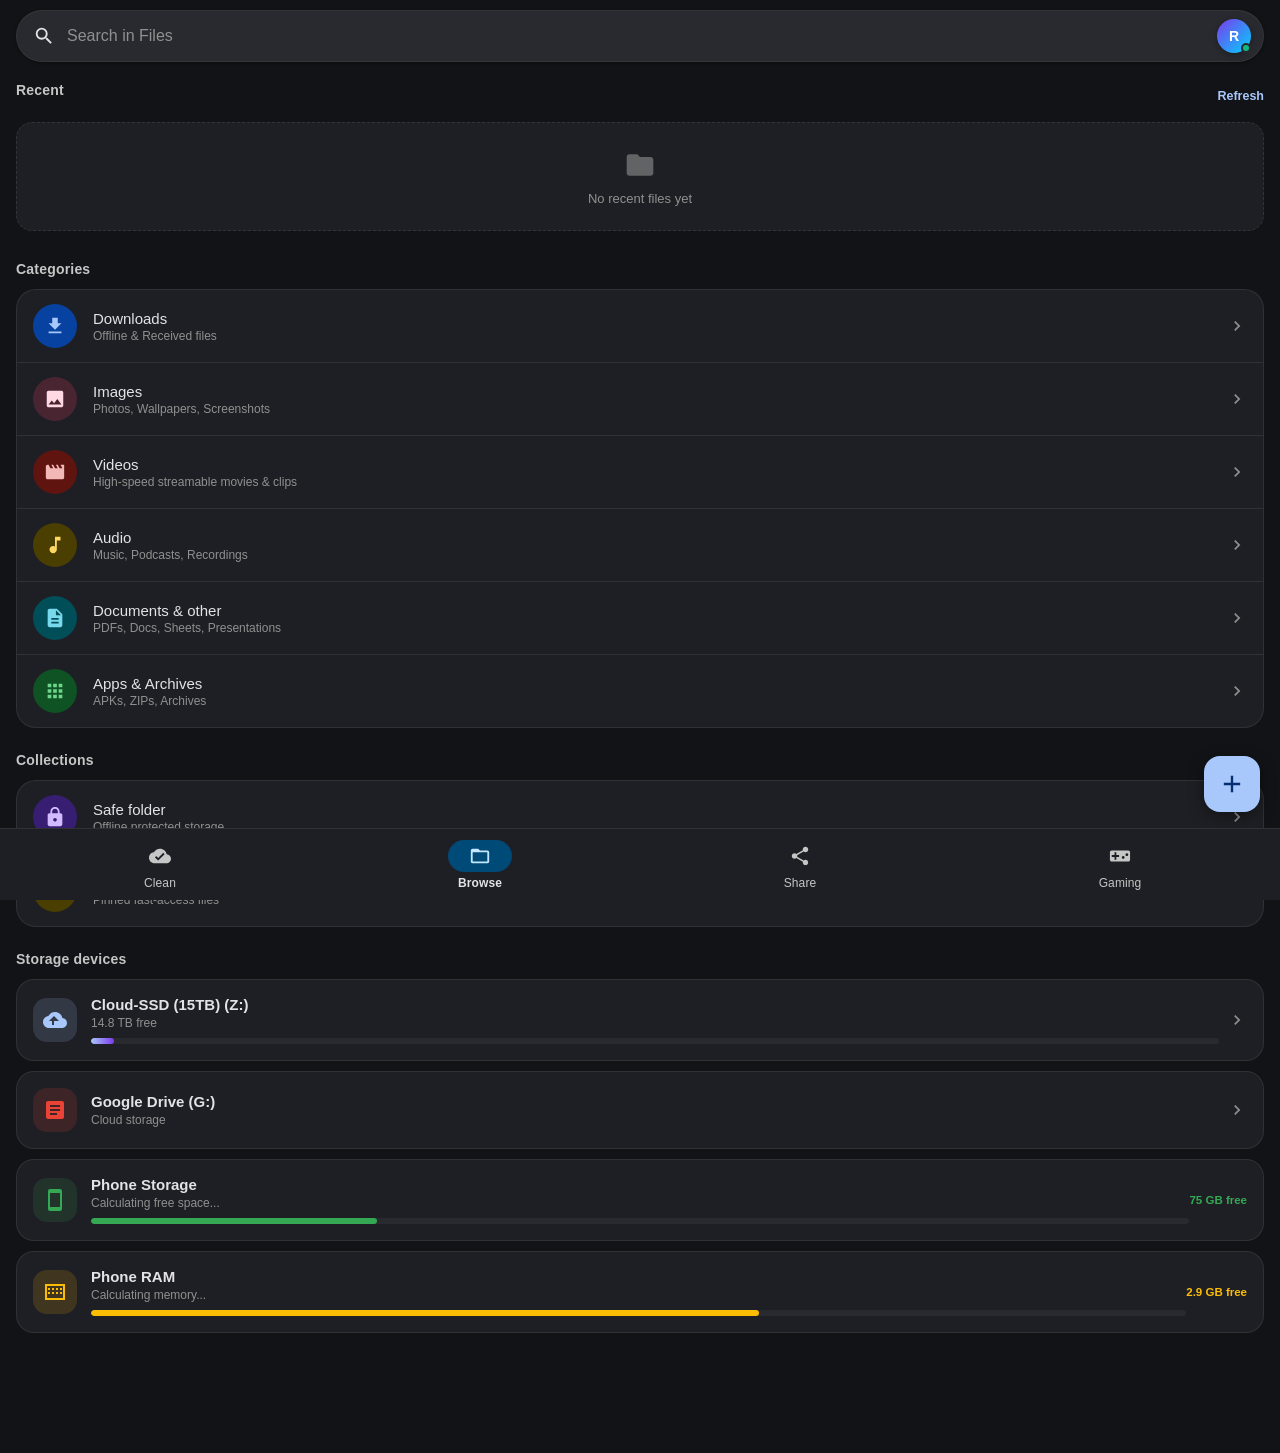
==== commit e016ca41: "feat: complete Mobile Hub sync, fresh Inno Setup release binaries (EXE and APK)" ====
--- a/mobile-android/src/main/assets/index.html
+++ b/mobile-android/src/main/assets/index.html
@@ -35,6 +35,44 @@
     </div>
   </div>
 
+  <!-- Floating Download Progress Card -->
+  <div id="download-progress-card" class="download-progress-card" style="display: none;">
+    <div class="dl-progress-top">
+      <div class="dl-progress-icon-box">
+        <svg viewBox="0 0 24 24"><path d="M19 9h-4V3H9v6H5l7 7 7-7zM5 18v2h14v-2H5z"/></svg>
+      </div>
+      <div class="dl-progress-info">
+        <div class="dl-progress-title" id="dl-file-name">Downloading file...</div>
+        <div class="dl-progress-stats" id="dl-stats">0% • 0.0 MB/s</div>
+      </div>
+      <button class="dl-progress-close" onclick="dismissDownloadCard()" title="Dismiss">
+        <svg viewBox="0 0 24 24"><path d="M19 6.41L17.59 5 12 10.59 6.41 5 5 6.41 10.59 12 5 17.59 6.41 19 12 13.41 17.59 19 19 17.59 13.41 12z"/></svg>
+      </button>
+    </div>
+    <div class="dl-progress-bar-track">
+      <div class="dl-progress-bar-fill" id="dl-progress-bar" style="width: 0%;"></div>
+    </div>
+  </div>
+
+  <!-- Floating Download Progress Card -->
+  <div id="download-progress-card" class="download-progress-card" style="display: none;">
+    <div class="dl-progress-top">
+      <div class="dl-progress-icon-box">
+        <svg viewBox="0 0 24 24"><path d="M19 9h-4V3H9v6H5l7 7 7-7zM5 18v2h14v-2H5z"/></svg>
+      </div>
+      <div class="dl-progress-info">
+        <div class="dl-progress-title" id="dl-file-name">Downloading file...</div>
+        <div class="dl-progress-stats" id="dl-stats">0% • 0.0 MB/s</div>
+      </div>
+      <button class="dl-progress-close" onclick="dismissDownloadCard()" title="Dismiss">
+        <svg viewBox="0 0 24 24"><path d="M19 6.41L17.59 5 12 10.59 6.41 5 5 6.41 10.59 12 5 17.59 6.41 19 12 13.41 17.59 19 19 17.59 13.41 12z"/></svg>
+      </button>
+    </div>
+    <div class="dl-progress-bar-track">
+      <div class="dl-progress-bar-fill" id="dl-progress-bar" style="width: 0%;"></div>
+    </div>
+  </div>
+
   <!-- TAB 1: BROWSE (Main Google Files Home) -->
   <main id="tab-browse" class="tab-screen active">
     <!-- Active Gaming Mini Banner (if PC game running) -->
@@ -223,6 +261,38 @@
           <div class="category-arrow">
             <svg viewBox="0 0 24 24" class="svg-chevron"><path d="M10 6L8.59 7.41 13.17 12l-4.58 4.59L10 18l6-6z"/></svg>
           </div>
+        </div>
+
+      </div>
+
+      <!-- Phone Device Metrics (Internal Storage & RAM) -->
+      <div class="storage-list" style="margin-top: 10px;">
+        <div class="storage-device-card" style="cursor: default;">
+          <div class="storage-dev-icon" style="background: rgba(52, 168, 83, 0.15); color: #34A853;">
+            <svg viewBox="0 0 24 24"><path d="M17 1.01L7 1c-1.1 0-2 .9-2 2v18c0 1.1.9 2 2 2h10c1.1 0 2-.9 2-2V3c0-1.1-.9-1.99-2-1.99zM17 19H7V5h10v14z"/></svg>
+          </div>
+          <div class="storage-dev-info">
+            <div class="storage-dev-title" id="phone-storage-title">Phone Storage</div>
+            <div class="storage-dev-sub" id="phone-storage-sub">Calculating free space...</div>
+            <div class="storage-bar-track">
+              <div class="storage-bar-fill" id="phone-storage-bar" style="width: 26%; background: #34A853;"></div>
+            </div>
+          </div>
+          <div style="font-size: 11.5px; font-weight: 600; color: #34A853;" id="phone-storage-badge">75 GB free</div>
+        </div>
+
+        <div class="storage-device-card" style="cursor: default;">
+          <div class="storage-dev-icon" style="background: rgba(251, 188, 4, 0.15); color: #FBBC04;">
+            <svg viewBox="0 0 24 24"><path d="M4 6h16v12H4z M2 4v16h20V4H2zm3 4h2v2H5V8zm0 4h2v2H5v-2zm4-4h2v2H9V8zm0 4h2v2H9v-2zm4-4h2v2h-2V8zm0 4h2v2h-2v-2zm4-4h2v2h-2V8zm0 4h2v2h-2v-2z"/></svg>
+          </div>
+          <div class="storage-dev-info">
+            <div class="storage-dev-title" id="phone-ram-title">Phone RAM</div>
+            <div class="storage-dev-sub" id="phone-ram-sub">Calculating memory...</div>
+            <div class="storage-bar-track">
+              <div class="storage-bar-fill" id="phone-ram-bar" style="width: 61%; background: #FBBC04;"></div>
+            </div>
+          </div>
+          <div style="font-size: 11.5px; font-weight: 600; color: #FBBC04;" id="phone-ram-badge">2.9 GB free</div>
         </div>
       </div>
     </div>
@@ -362,14 +432,30 @@
       </div>
     </div>
 
-    <!-- Transfer Activity Box -->
+    <!-- Synchronized Transfer History Section -->
     <div class="section-container" style="margin-top: 24px;">
       <div class="section-header">
-        <div class="section-title">Transfer History</div>
-        <div class="section-action" onclick="clearRecentActivity()">Clear</div>
-      </div>
-      <div id="share-activity-list" class="activity-history-box">
-        <div class="empty-state-text">No transfers yet. Tap 'Send to PC' above to transfer files.</div>
+        <div style="display: flex; align-items: center; gap: 8px;">
+          <div class="section-title">Transfer History</div>
+          <span class="count-badge" id="share-history-count">0</span>
+        </div>
+        <div style="display: flex; align-items: center; gap: 12px;">
+          <div class="section-action" onclick="fetchTransferHistory(true)">Refresh</div>
+          <div class="section-action danger" onclick="clearServerTransferHistory()">Clear</div>
+        </div>
+      </div>
+
+      <!-- Transfer Filter Chips -->
+      <div class="transfer-chips-row">
+        <button class="transfer-chip active" id="chip-filter-all" onclick="filterShareHistory('all')">All</button>
+        <button class="transfer-chip" id="chip-filter-received" onclick="filterShareHistory('received')">↓ Received</button>
+        <button class="transfer-chip" id="chip-filter-sent" onclick="filterShareHistory('sent')">↑ Sent</button>
+        <button class="transfer-chip" id="chip-filter-stream" onclick="filterShareHistory('stream')">► Streamed</button>
+      </div>
+
+      <!-- Transfer Items Container -->
+      <div id="share-transfers-container" class="transfers-history-cards">
+        <div class="empty-state-text">No transfers yet. Send or download files to see history.</div>
       </div>
     </div>
   </main>
@@ -432,7 +518,7 @@
 
   <!-- Hidden File Input Controls -->
   <input type="file" id="file-uploader" style="display: none;" onchange="handleFileSelection(event)" multiple>
-  <input type="file" id="photo-uploader" accept="image/*,video/*" style="display: none;" onchange="handleFileSelection(event)" multiple capture="environment">
+  <input type="file" id="photo-uploader" accept="image/*,video/*" style="display: none;" onchange="handleFileSelection(event)" multiple>
 
   <!-- Bottom Navigation Bar (Material 3 / Files by Google Style) -->
   <nav class="material-bottom-nav">
@@ -485,11 +571,18 @@
 
       <!-- Quick Action Buttons Strip -->
       <div class="m3-sheet-actions-grid">
-        <button class="m3-action-item" id="sheet-btn-stream" onclick="sheetActionStream()">
-          <div class="m3-action-icon-circle">
-            <svg viewBox="0 0 24 24"><path d="M8 5v14l11-7z"/></svg>
-          </div>
-          <span>Play</span>
+        <button class="m3-action-item" id="sheet-btn-open" onclick="sheetActionOpen()">
+          <div class="m3-action-icon-circle" style="background: rgba(66, 133, 244, 0.15); color: #4285F4;">
+            <svg viewBox="0 0 24 24"><path d="M19 19H5V5h7V3H5c-1.11 0-2 .9-2 2v14c0 1.1.89 2 2 2h14c1.1 0 2-.9 2-2v-7h-2v7zM14 3v2h3.59l-9.83 9.83 1.41 1.41L19 6.41V10h2V3h-7z"/></svg>
+          </div>
+          <span id="sheet-open-label">Open</span>
+        </button>
+
+        <button class="m3-action-item" id="sheet-btn-open-with" onclick="sheetActionOpenWith()">
+          <div class="m3-action-icon-circle" style="background: rgba(168, 85, 247, 0.15); color: #A855F7;">
+            <svg viewBox="0 0 24 24"><path d="M18 16.08c-.76 0-1.44.3-1.96.77L8.91 12.7c.05-.23.09-.46.09-.7s-.04-.47-.09-.7l7.05-4.11c.54.5 1.25.81 2.04.81 1.66 0 3-1.34 3-3s-1.34-3-3-3-3 1.34-3 3c0 .24.04.47.09.7L8.04 9.81C7.5 9.31 6.79 9 6 9c-1.66 0-3 1.34-3 3s1.34 3 3 3c.79 0 1.5-.31 2.04-.81l7.12 4.16c-.05.21-.08.43-.08.65 0 1.61 1.31 2.92 2.92 2.92 1.61 0 2.92-1.31 2.92-2.92s-1.31-2.92-2.92-2.92z"/></svg>
+          </div>
+          <span>Open with…</span>
         </button>
 
         <button class="m3-action-item" id="sheet-btn-download" onclick="sheetActionDownload()">
@@ -516,6 +609,22 @@
 
       <!-- Secondary Detailed List Options -->
       <div class="m3-sheet-list">
+        <div class="m3-sheet-row" onclick="sheetActionOpenOnPc()">
+          <svg viewBox="0 0 24 24"><path d="M20 18c1.1 0 1.99-.9 1.99-2L22 6c0-1.1-.9-2-2-2H4c-1.1 0-2 .9-2 2v10c0 1.1.9 2 2 2H0v2h24v-2h-4zM4 6h16v10H4V6z"/></svg>
+          <div class="m3-sheet-row-text">
+            <div>Open on Laptop / PC</div>
+            <div class="m3-sheet-row-sub">Launch in default Windows app on PC screen</div>
+          </div>
+        </div>
+
+        <div class="m3-sheet-row" onclick="sheetActionOpenWith()">
+          <svg viewBox="0 0 24 24"><path d="M18 16.08c-.76 0-1.44.3-1.96.77L8.91 12.7c.05-.23.09-.46.09-.7s-.04-.47-.09-.7l7.05-4.11c.54.5 1.25.81 2.04.81 1.66 0 3-1.34 3-3s-1.34-3-3-3-3 1.34-3 3c0 .24.04.47.09.7L8.04 9.81C7.5 9.31 6.79 9 6 9c-1.66 0-3 1.34-3 3s1.34 3 3 3c.79 0 1.5-.31 2.04-.81l7.12 4.16c-.05.21-.08.43-.08.65 0 1.61 1.31 2.92 2.92 2.92 1.61 0 2.92-1.31 2.92-2.92s-1.31-2.92-2.92-2.92z"/></svg>
+          <div class="m3-sheet-row-text">
+            <div>Open with other App…</div>
+            <div class="m3-sheet-row-sub">Choose VLC, MX Player, Photos, Adobe, etc.</div>
+          </div>
+        </div>
+
         <div class="m3-sheet-row" onclick="sheetActionDownload()">
           <svg viewBox="0 0 24 24"><path d="M19.35 10.04C18.67 6.59 15.64 4 12 4 9.11 4 6.6 5.64 5.35 8.04 2.34 8.36 0 10.91 0 14c0 3.31 2.69 6 6 6h13c2.76 0 5-2.24 5-5 0-2.64-2.05-4.78-4.65-4.96zM17 13l-5 5-5-5h3V9h4v4h3z"/></svg>
           <div class="m3-sheet-row-text">
@@ -575,16 +684,83 @@
     </div>
   </div>
 
-  <!-- Video Player Modal -->
-  <div id="video-modal" class="modal-backdrop">
-    <div class="modal-card" style="padding: 12px;">
-      <div class="modal-header">
-        <div class="modal-title" id="video-player-filename">Streaming Video</div>
-        <button class="modal-close-btn" onclick="closeVideoModal()">
-          <svg viewBox="0 0 24 24"><path d="M19 6.41L17.59 5 12 10.59 6.41 5 5 6.41 10.59 12 5 17.59 6.41 19 12 13.41 17.59 19 19 17.59 13.41 12z"/></svg>
-        </button>
-      </div>
-      <video id="native-video-player" class="video-view" controls playsinline></video>
+  <!-- Universal File Viewer Modal (Video, Audio, Photos, Docs, Code, Text) -->
+  <div id="file-viewer-modal" class="modal-backdrop" onclick="closeViewerModal(event)">
+    <div class="viewer-modal-card" onclick="event.stopPropagation()">
+      <div class="viewer-modal-header">
+        <button class="viewer-btn-icon" onclick="closeViewerModal()" title="Back / Close">
+          <svg viewBox="0 0 24 24"><path d="M20 11H7.83l5.59-5.59L12 4l-8 8 8 8 1.41-1.41L7.83 13H20v-2z"/></svg>
+        </button>
+        <div class="viewer-header-info">
+          <div class="viewer-title" id="viewer-filename">File Name</div>
+          <div class="viewer-sub" id="viewer-meta">Size • Drive</div>
+        </div>
+        <div class="viewer-header-actions">
+          <button class="viewer-btn-icon" onclick="openWithCurrentFile()" title="Open in System App">
+            <svg viewBox="0 0 24 24"><path d="M19 19H5V5h7V3H5c-1.11 0-2 .9-2 2v14c0 1.1.89 2 2 2h14c1.1 0 2-.9 2-2v-7h-2v7zM14 3v2h3.59l-9.83 9.83 1.41 1.41L19 6.41V10h2V3h-7z"/></svg>
+          </button>
+          <button class="viewer-btn-icon" onclick="openOnPcCurrentFile()" title="Open on PC">
+            <svg viewBox="0 0 24 24"><path d="M20 18c1.1 0 1.99-.9 1.99-2L22 6c0-1.1-.9-2-2-2H4c-1.1 0-2 .9-2 2v10c0 1.1.9 2 2 2H0v2h24v-2h-4zM4 6h16v10H4V6z"/></svg>
+          </button>
+          <button class="viewer-btn-icon" onclick="downloadCurrentFile()" title="Download to Phone">
+            <svg viewBox="0 0 24 24"><path d="M19 9h-4V3H9v6H5l7 7 7-7zM5 18v2h14v-2H5z"/></svg>
+          </button>
+        </div>
+      </div>
+
+      <!-- Video Content View -->
+      <div id="viewer-section-video" class="viewer-section" style="display: none;">
+        <video id="native-video-player" class="video-view" controls playsinline></video>
+      </div>
+
+      <!-- Image Content View -->
+      <div id="viewer-section-image" class="viewer-section" style="display: none;">
+        <div class="image-viewer-wrap">
+          <img id="viewer-image-elem" src="" alt="Photo preview" class="viewer-img" />
+        </div>
+      </div>
+
+      <!-- Audio Content View -->
+      <div id="viewer-section-audio" class="viewer-section" style="display: none;">
+        <div class="audio-viewer-card">
+          <div class="audio-viewer-art">
+            <svg viewBox="0 0 24 24"><path d="M12 3v10.55c-.59-.34-1.27-.55-2-.55-2.21 0-4 1.79-4 4s1.79 4 4 4 4-1.79 4-4V7h4V3h-6z"/></svg>
+          </div>
+          <div class="audio-viewer-title" id="viewer-audio-title">Song Title</div>
+          <div class="audio-viewer-sub" id="viewer-audio-sub">Audio Streaming</div>
+          <audio id="viewer-audio-player" class="audio-control-bar" controls playsinline></audio>
+        </div>
+      </div>
+
+      <!-- Text / Code Preview View -->
+      <div id="viewer-section-text" class="viewer-section" style="display: none;">
+        <div class="text-preview-card">
+          <pre id="viewer-text-content" class="text-preview-code"></pre>
+        </div>
+      </div>
+
+      <!-- Generic Document / File View -->
+      <div id="viewer-section-generic" class="viewer-section" style="display: none;">
+        <div class="generic-viewer-card">
+          <div class="generic-viewer-icon" id="viewer-generic-icon"></div>
+          <div class="generic-viewer-name" id="viewer-generic-name">File.ext</div>
+          <div class="generic-viewer-sub" id="viewer-generic-sub">Ready to open or stream</div>
+          <div class="generic-viewer-actions">
+            <button class="m3-filled-btn" onclick="openWithCurrentFile()">
+              <svg viewBox="0 0 24 24"><path d="M19 19H5V5h7V3H5c-1.11 0-2 .9-2 2v14c0 1.1.89 2 2 2h14c1.1 0 2-.9 2-2v-7h-2v7zM14 3v2h3.59l-9.83 9.83 1.41 1.41L19 6.41V10h2V3h-7z"/></svg>
+              <span>Open with App</span>
+            </button>
+            <button class="m3-tonal-btn" onclick="openOnPcCurrentFile()">
+              <svg viewBox="0 0 24 24"><path d="M20 18c1.1 0 1.99-.9 1.99-2L22 6c0-1.1-.9-2-2-2H4c-1.1 0-2 .9-2 2v10c0 1.1.9 2 2 2H0v2h24v-2h-4zM4 6h16v10H4V6z"/></svg>
+              <span>Open on Laptop</span>
+            </button>
+            <button class="m3-tonal-btn" onclick="downloadCurrentFile()">
+              <svg viewBox="0 0 24 24"><path d="M19 9h-4V3H9v6H5l7 7 7-7zM5 18v2h14v-2H5z"/></svg>
+              <span>Download</span>
+            </button>
+          </div>
+        </div>
+      </div>
     </div>
   </div>
 
--- a/mobile-android/src/main/assets/app.css
+++ b/mobile-android/src/main/assets/app.css
@@ -1408,3 +1408,535 @@
   opacity: 1;
   transform: translateX(-50%) translateY(0);
 }
+
+/* -------------------------------------------------------------
+   12. UNIVERSAL FILE VIEWER MODAL
+------------------------------------------------------------- */
+.viewer-modal-card {
+  background: var(--md-sys-color-surface);
+  border-radius: 20px;
+  border: 1px solid var(--divider);
+  padding: 16px;
+  width: 94%;
+  max-width: 520px;
+  max-height: 88vh;
+  display: flex;
+  flex-direction: column;
+  box-shadow: 0 16px 40px rgba(0, 0, 0, 0.7);
+  overflow: hidden;
+}
+
+.viewer-modal-header {
+  display: flex;
+  align-items: center;
+  gap: 12px;
+  padding-bottom: 12px;
+  border-bottom: 1px solid var(--divider);
+  margin-bottom: 12px;
+}
+
+.viewer-btn-icon {
+  width: 38px;
+  height: 38px;
+  border-radius: 50%;
+  border: none;
+  background: transparent;
+  color: var(--md-sys-color-on-surface);
+  display: flex;
+  align-items: center;
+  justify-content: center;
+  cursor: pointer;
+  flex-shrink: 0;
+}
+
+.viewer-btn-icon:active {
+  background: rgba(255, 255, 255, 0.1);
+}
+
+.viewer-btn-icon svg {
+  width: 20px;
+  height: 20px;
+  fill: currentColor;
+}
+
+.viewer-header-info {
+  flex: 1;
+  min-width: 0;
+}
+
+.viewer-title {
+  font-size: 15px;
+  font-weight: 600;
+  color: var(--md-sys-color-on-surface);
+  white-space: nowrap;
+  overflow: hidden;
+  text-overflow: ellipsis;
+}
+
+.viewer-sub {
+  font-size: 11.5px;
+  color: var(--dim);
+}
+
+.viewer-header-actions {
+  display: flex;
+  align-items: center;
+  gap: 4px;
+}
+
+.viewer-section {
+  width: 100%;
+  display: flex;
+  flex-direction: column;
+  align-items: center;
+  justify-content: center;
+  overflow: hidden;
+}
+
+.image-viewer-wrap {
+  width: 100%;
+  max-height: 65vh;
+  display: flex;
+  align-items: center;
+  justify-content: center;
+  background: #000;
+  border-radius: 14px;
+  overflow: hidden;
+}
+
+.viewer-img {
+  max-width: 100%;
+  max-height: 65vh;
+  object-fit: contain;
+}
+
+.audio-viewer-card {
+  width: 100%;
+  padding: 24px 16px;
+  display: flex;
+  flex-direction: column;
+  align-items: center;
+  text-align: center;
+}
+
+.audio-viewer-art {
+  width: 80px;
+  height: 80px;
+  border-radius: 50%;
+  background: rgba(251, 188, 4, 0.15);
+  color: #FDD663;
+  display: flex;
+  align-items: center;
+  justify-content: center;
+  margin-bottom: 14px;
+  box-shadow: 0 4px 16px rgba(251, 188, 4, 0.2);
+}
+
+.audio-viewer-art svg {
+  width: 40px;
+  height: 40px;
+  fill: currentColor;
+}
+
+.audio-viewer-title {
+  font-size: 15px;
+  font-weight: 600;
+  color: var(--md-sys-color-on-surface);
+  margin-bottom: 4px;
+  max-width: 90%;
+  white-space: nowrap;
+  overflow: hidden;
+  text-overflow: ellipsis;
+}
+
+.audio-viewer-sub {
+  font-size: 12px;
+  color: var(--dim);
+  margin-bottom: 16px;
+}
+
+.audio-control-bar {
+  width: 100%;
+}
+
+.text-preview-card {
+  width: 100%;
+  max-height: 60vh;
+  overflow-y: auto;
+  background: #111418;
+  border-radius: 12px;
+  border: 1px solid var(--divider);
+  padding: 12px;
+}
+
+.text-preview-code {
+  font-family: ui-monospace, SFMono-Regular, Consolas, 'Liberation Mono', Menlo, monospace;
+  font-size: 12px;
+  line-height: 1.5;
+  color: #C4C7C5;
+  white-space: pre-wrap;
+  word-break: break-all;
+  margin: 0;
+}
+
+.generic-viewer-card {
+  width: 100%;
+  padding: 24px 12px;
+  display: flex;
+  flex-direction: column;
+  align-items: center;
+  text-align: center;
+}
+
+.generic-viewer-icon {
+  width: 68px;
+  height: 68px;
+  border-radius: 18px;
+  display: flex;
+  align-items: center;
+  justify-content: center;
+  margin-bottom: 14px;
+}
+
+.generic-viewer-icon svg {
+  width: 34px;
+  height: 34px;
+  fill: currentColor;
+}
+
+.generic-viewer-name {
+  font-size: 15px;
+  font-weight: 600;
+  color: var(--md-sys-color-on-surface);
+  margin-bottom: 4px;
+  word-break: break-all;
+}
+
+.generic-viewer-sub {
+  font-size: 12px;
+  color: var(--dim);
+  margin-bottom: 18px;
+}
+
+.generic-viewer-actions {
+  display: flex;
+  flex-direction: column;
+  gap: 10px;
+  width: 100%;
+  max-width: 280px;
+}
+
+.m3-filled-btn {
+  height: 44px;
+  border-radius: 22px;
+  background: var(--md-sys-color-primary);
+  color: #042E6F;
+  border: none;
+  font-weight: 600;
+  font-size: 14px;
+  display: flex;
+  align-items: center;
+  justify-content: center;
+  gap: 8px;
+  cursor: pointer;
+}
+
+.m3-filled-btn svg {
+  width: 18px;
+  height: 18px;
+  fill: currentColor;
+}
+
+.m3-tonal-btn {
+  height: 44px;
+  border-radius: 22px;
+  background: var(--surface2);
+  color: var(--md-sys-color-on-surface);
+  border: 1px solid var(--divider);
+  font-weight: 600;
+  font-size: 14px;
+  display: flex;
+  align-items: center;
+  justify-content: center;
+  gap: 8px;
+  cursor: pointer;
+}
+
+.m3-tonal-btn svg {
+  width: 18px;
+  height: 18px;
+  fill: currentColor;
+}
+
+
+/* ============================================================= */
+/* Floating Download Progress Card & Rich Transfer History Panel */
+/* ============================================================= */
+
+.download-progress-card {
+  position: fixed;
+  top: 72px;
+  left: 14px;
+  right: 14px;
+  z-index: 1200;
+  background: rgba(30, 31, 35, 0.95);
+  backdrop-filter: blur(16px);
+  -webkit-backdrop-filter: blur(16px);
+  border-radius: 16px;
+  border: 1px solid rgba(168, 199, 250, 0.3);
+  box-shadow: 0 8px 32px rgba(0, 0, 0, 0.5);
+  padding: 12px 14px 10px 14px;
+  animation: slideDown 0.25s cubic-bezier(0.2, 0, 0, 1);
+}
+
+@keyframes slideDown {
+  from { transform: translateY(-20px); opacity: 0; }
+  to { transform: translateY(0); opacity: 1; }
+}
+
+.dl-progress-top {
+  display: flex;
+  align-items: center;
+  gap: 10px;
+}
+
+.dl-progress-icon-box {
+  width: 36px;
+  height: 36px;
+  border-radius: 10px;
+  background: rgba(66, 133, 244, 0.18);
+  color: #A8C7FA;
+  display: flex;
+  align-items: center;
+  justify-content: center;
+  flex-shrink: 0;
+}
+
+.dl-progress-icon-box svg {
+  width: 20px;
+  height: 20px;
+  fill: currentColor;
+}
+
+.dl-progress-info {
+  flex: 1;
+  min-width: 0;
+}
+
+.dl-progress-title {
+  font-size: 13.5px;
+  font-weight: 600;
+  color: #E3E2E6;
+  white-space: nowrap;
+  overflow: hidden;
+  text-overflow: ellipsis;
+}
+
+.dl-progress-stats {
+  font-size: 11.5px;
+  color: #A8C7FA;
+  font-weight: 500;
+  margin-top: 2px;
+}
+
+.dl-progress-close {
+  width: 28px;
+  height: 28px;
+  border-radius: 50%;
+  background: transparent;
+  border: none;
+  color: var(--dim);
+  display: flex;
+  align-items: center;
+  justify-content: center;
+  cursor: pointer;
+}
+
+.dl-progress-close svg {
+  width: 16px;
+  height: 16px;
+  fill: currentColor;
+}
+
+.dl-progress-bar-track {
+  height: 4px;
+  border-radius: 2px;
+  background: rgba(255, 255, 255, 0.08);
+  margin-top: 10px;
+  overflow: hidden;
+}
+
+.dl-progress-bar-fill {
+  height: 100%;
+  background: linear-gradient(90deg, #1A73E8, #34A853);
+  transition: width 0.2s ease;
+}
+
+.download-progress-card.complete {
+  border-color: rgba(52, 168, 83, 0.5);
+}
+
+.download-progress-card.complete .dl-progress-icon-box {
+  background: rgba(52, 168, 83, 0.2);
+  color: #6DD58C;
+}
+
+.count-badge {
+  background: var(--surface2);
+  color: var(--md-sys-color-primary);
+  font-size: 11.5px;
+  font-weight: 600;
+  padding: 2px 8px;
+  border-radius: 10px;
+  border: 1px solid var(--divider);
+}
+
+.transfer-chips-row {
+  display: flex;
+  gap: 8px;
+  margin: 12px 0;
+  overflow-x: auto;
+  scrollbar-width: none;
+}
+
+.transfer-chips-row::-webkit-scrollbar {
+  display: none;
+}
+
+.transfer-chip {
+  padding: 6px 14px;
+  border-radius: 18px;
+  border: 1px solid var(--divider);
+  background: var(--surface2);
+  color: var(--dim);
+  font-size: 12px;
+  font-weight: 500;
+  cursor: pointer;
+  white-space: nowrap;
+  transition: all 0.15s ease;
+}
+
+.transfer-chip.active {
+  background: rgba(66, 133, 244, 0.2);
+  border-color: var(--md-sys-color-primary);
+  color: var(--md-sys-color-primary);
+  font-weight: 600;
+}
+
+.transfers-history-cards {
+  display: flex;
+  flex-direction: column;
+  gap: 8px;
+}
+
+.transfer-card-item {
+  background: var(--surface2);
+  border: 1px solid var(--divider);
+  border-radius: 14px;
+  padding: 12px;
+  display: flex;
+  align-items: center;
+  justify-content: space-between;
+  gap: 10px;
+  transition: transform 0.15s ease, background 0.15s ease;
+}
+
+.transfer-card-item:active {
+  transform: scale(0.985);
+  background: rgba(255, 255, 255, 0.06);
+}
+
+.tc-left {
+  display: flex;
+  align-items: center;
+  gap: 12px;
+  min-width: 0;
+  flex: 1;
+}
+
+.tc-icon-wrap {
+  width: 40px;
+  height: 40px;
+  border-radius: 12px;
+  display: flex;
+  align-items: center;
+  justify-content: center;
+  flex-shrink: 0;
+}
+
+.tc-icon-wrap svg {
+  width: 20px;
+  height: 20px;
+  fill: currentColor;
+}
+
+.tc-info {
+  display: flex;
+  flex-direction: column;
+  min-width: 0;
+  flex: 1;
+}
+
+.tc-name {
+  font-size: 13.5px;
+  font-weight: 600;
+  color: var(--md-sys-color-on-surface);
+  white-space: nowrap;
+  overflow: hidden;
+  text-overflow: ellipsis;
+}
+
+.tc-meta {
+  font-size: 11px;
+  color: var(--dim);
+  display: flex;
+  align-items: center;
+  gap: 6px;
+  margin-top: 3px;
+  flex-wrap: wrap;
+}
+
+.tc-dir-badge {
+  padding: 2px 7px;
+  border-radius: 6px;
+  font-size: 10px;
+  font-weight: 600;
+  text-transform: uppercase;
+}
+
+.tc-dir-badge.received {
+  background: rgba(52, 168, 83, 0.18);
+  color: #6DD58C;
+}
+
+.tc-dir-badge.sent {
+  background: rgba(66, 133, 244, 0.18);
+  color: #A8C7FA;
+}
+
+.tc-dir-badge.stream {
+  background: rgba(168, 85, 247, 0.18);
+  color: #D8B4FE;
+}
+
+.tc-speed-pill {
+  color: #FBBC04;
+  font-weight: 600;
+  font-size: 11px;
+}
+
+.tc-action-btn {
+  padding: 6px 12px;
+  border-radius: 16px;
+  border: 1px solid var(--divider);
+  background: var(--md-sys-color-surface);
+  color: var(--md-sys-color-primary);
+  font-size: 12px;
+  font-weight: 600;
+  cursor: pointer;
+  flex-shrink: 0;
+}
+
+.tc-action-btn:active {
+  background: rgba(66, 133, 244, 0.2);
+}
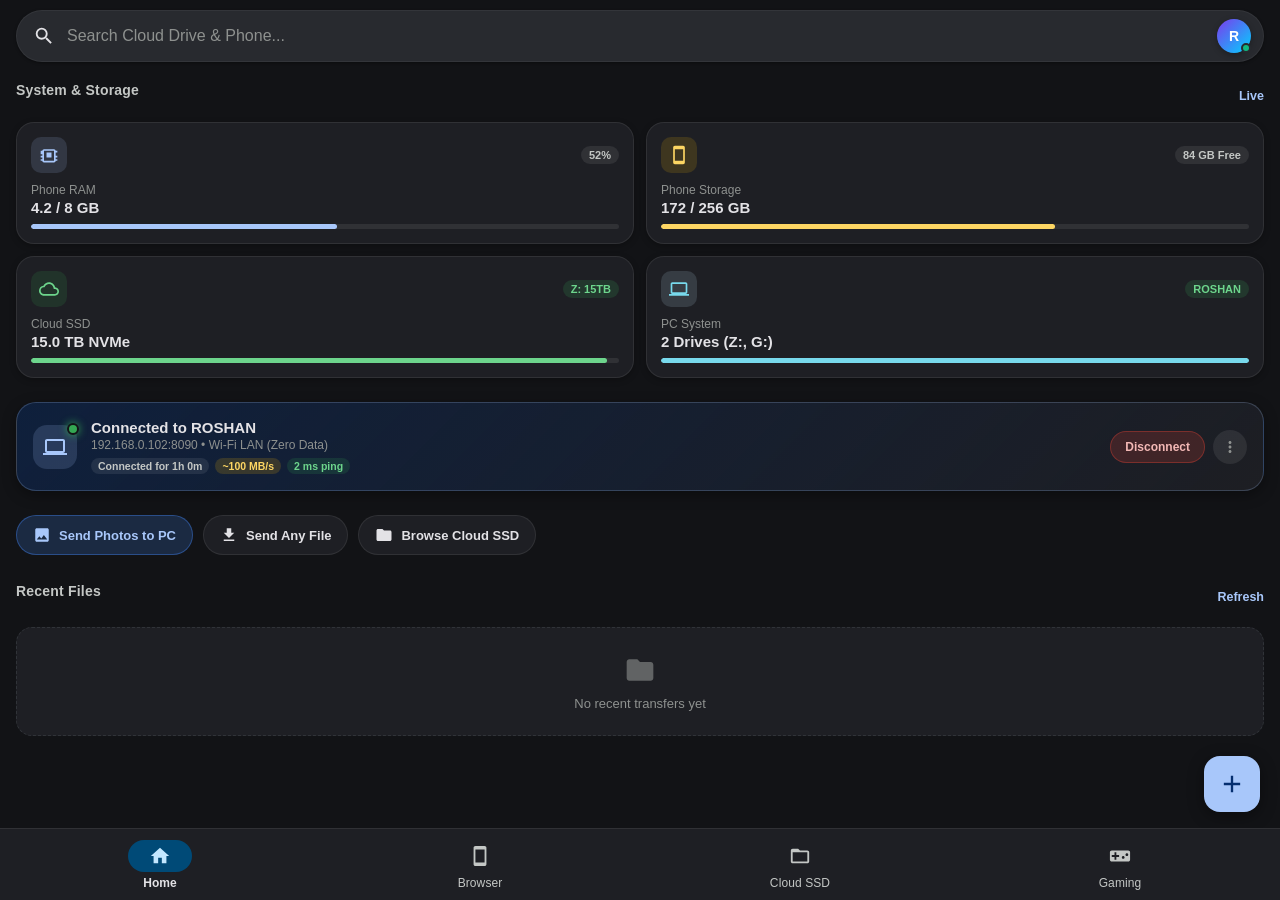
==== commit 2f3b85a3: "feat: smart storage offloader, mobile app enhancements, fresh setup EXE and APK releases" ====
--- a/mobile-android/src/main/assets/index.html
+++ b/mobile-android/src/main/assets/index.html
@@ -3,13 +3,13 @@
 <head>
   <meta charset="UTF-8">
   <meta name="viewport" content="width=device-width, initial-scale=1.0, maximum-scale=1.0, user-scalable=no, viewport-fit=cover">
-  <title>Files</title>
+  <title>Cloud Drive</title>
   
   <!-- PWA Meta Tags -->
-  <meta name="theme-color" content="#121316">
+  <meta name="theme-color" content="#0F1117">
   <meta name="apple-mobile-web-app-capable" content="yes">
   <meta name="apple-mobile-web-app-status-bar-style" content="black-translucent">
-  <meta name="description" content="Files by Google style file manager and high-speed bridge for Cloud-SSD">
+  <meta name="description" content="Cloud Drive companion and ultra high-speed mobile bridge">
   <link rel="manifest" href="manifest.json">
   <link rel="icon" type="image/svg+xml" href="icon-192.svg">
   <link rel="apple-touch-icon" href="icon-192.svg">
@@ -18,19 +18,19 @@
 </head>
 <body>
 
-  <!-- Top Search Bar (Authentic Google Files Style) -->
+  <!-- Top Search Bar (Google Files Style with Profile Chip) -->
   <div class="search-header">
     <div class="search-bar-pill">
       <div class="search-icon">
         <svg viewBox="0 0 24 24"><path d="M15.5 14h-.79l-.28-.27A6.471 6.471 0 0 0 16 9.5 6.5 6.5 0 1 0 9.5 16c1.61 0 3.09-.59 4.23-1.57l.27.28v.79l5 4.99L20.49 19l-4.99-5zm-6 0C7.01 14 5 11.99 5 9.5S7.01 5 9.5 5 14 7.01 14 9.5 11.99 14 9.5 14z"/></svg>
       </div>
-      <input type="text" id="global-search-input" placeholder="Search in Files" oninput="handleSearch(this.value)" autocomplete="off">
+      <input type="text" id="global-search-input" placeholder="Search Cloud Drive & Phone..." oninput="handleSearch(this.value)" autocomplete="off">
       <div id="clear-search-btn" class="clear-search" onclick="clearSearch()" style="display: none;">
         <svg viewBox="0 0 24 24"><path d="M19 6.41L17.59 5 12 10.59 6.41 5 5 6.41 10.59 12 5 17.59 6.41 19 12 13.41 17.59 19 19 17.59 13.41 12z"/></svg>
       </div>
-      <div class="profile-chip" id="profile-chip-btn" onclick="openSettingsModal()" title="PC Connection & Settings">
+      <div class="profile-chip" id="profile-chip-btn" onclick="openConnectionModal()" title="PC Connection & Status">
         <div class="profile-avatar" id="pc-avatar">R</div>
-        <div class="profile-status-dot" id="header-status-dot"></div>
+        <div class="profile-status-dot online" id="header-status-dot"></div>
       </div>
     </div>
   </div>
@@ -54,455 +54,439 @@
     </div>
   </div>
 
-  <!-- Floating Download Progress Card -->
-  <div id="download-progress-card" class="download-progress-card" style="display: none;">
-    <div class="dl-progress-top">
-      <div class="dl-progress-icon-box">
-        <svg viewBox="0 0 24 24"><path d="M19 9h-4V3H9v6H5l7 7 7-7zM5 18v2h14v-2H5z"/></svg>
-      </div>
-      <div class="dl-progress-info">
-        <div class="dl-progress-title" id="dl-file-name">Downloading file...</div>
-        <div class="dl-progress-stats" id="dl-stats">0% • 0.0 MB/s</div>
-      </div>
-      <button class="dl-progress-close" onclick="dismissDownloadCard()" title="Dismiss">
-        <svg viewBox="0 0 24 24"><path d="M19 6.41L17.59 5 12 10.59 6.41 5 5 6.41 10.59 12 5 17.59 6.41 19 12 13.41 17.59 19 19 17.59 13.41 12z"/></svg>
-      </button>
-    </div>
-    <div class="dl-progress-bar-track">
-      <div class="dl-progress-bar-fill" id="dl-progress-bar" style="width: 0%;"></div>
-    </div>
-  </div>
-
-  <!-- TAB 1: BROWSE (Main Google Files Home) -->
-  <main id="tab-browse" class="tab-screen active">
+  <!-- ============================================================= -->
+  <!-- TAB 1: HOME (Dashboard with Hardware Widgets, PC Card, Recent) -->
+  <!-- ============================================================= -->
+  <main id="tab-home" class="tab-screen active">
+
     <!-- Active Gaming Mini Banner (if PC game running) -->
-    <div id="browse-game-banner" class="mini-hud-banner" style="display: none;" onclick="switchTab('gaming')">
+    <div id="home-game-banner" class="mini-hud-banner" style="display: none;" onclick="switchTab('gaming')">
       <div class="banner-left">
         <div class="game-icon-badge">
           <svg viewBox="0 0 24 24"><path d="M21 6H3c-1.1 0-2 .9-2 2v8c0 1.1.9 2 2 2h18c1.1 0 2-.9 2-2V8c0-1.1-.9-2-2-2zm-10 7H8v3H6v-3H3v-2h3V8h2v3h3v2zm4.5 2c-.83 0-1.5-.67-1.5-1.5s.67-1.5 1.5-1.5 1.5.67 1.5 1.5-.67 1.5-1.5 1.5zm4-3c-.83 0-1.5-.67-1.5-1.5S18.67 9 19.5 9s1.5.67 1.5 1.5-.67 1.5-1.5 1.5z"/></svg>
         </div>
         <div>
-          <div class="banner-title" id="banner-game-name">Cyberpunk 2077</div>
+          <div class="banner-title" id="banner-game-name">PC Game Running</div>
           <div class="banner-sub"><span id="banner-fps">75</span> FPS • <span id="banner-ssd">112</span> MB/s SSD Read</div>
         </div>
       </div>
       <div class="banner-chip">LIVE HUD</div>
     </div>
 
-    <!-- Recent Files Section -->
+    <!-- Hardware / Storage Widgets Grid (As sketched: Phone Ram, Storage, SSD, SSD) -->
+    <div class="section-container">
+      <div class="section-header">
+        <div class="section-title">System & Storage</div>
+        <div class="section-action" onclick="refreshAllWidgets()">Live</div>
+      </div>
+      <div class="hardware-widgets-grid">
+        <!-- Widget 1: Phone RAM -->
+        <div class="hw-widget-card" onclick="openPhoneStatsModal()">
+          <div class="hw-widget-top">
+            <div class="hw-icon-box ram-icon">
+              <svg viewBox="0 0 24 24"><path d="M2 9v2h2v2H2v2h2v2H2v2h2c0 1.1.9 2 2 2h12c1.1 0 2-.9 2-2h2v-2h-2v-2h2v-2h-2V9h2V7h-2c0-1.1-.9-2-2-2H6c-1.1 0-2 .9-2 2H2v2h2zm4-2h12v12H6V7zm3 2h6v6H9V9z"/></svg>
+            </div>
+            <span class="hw-badge" id="hw-ram-pct">52%</span>
+          </div>
+          <div class="hw-widget-label">Phone RAM</div>
+          <div class="hw-widget-val" id="hw-ram-val">4.2 / 8 GB</div>
+          <div class="hw-widget-bar"><div class="hw-widget-bar-fill" id="hw-ram-bar" style="width: 52%;"></div></div>
+        </div>
+
+        <!-- Widget 2: Phone Storage -->
+        <div class="hw-widget-card" onclick="switchTab('browser')">
+          <div class="hw-widget-top">
+            <div class="hw-icon-box storage-icon">
+              <svg viewBox="0 0 24 24"><path d="M17 1.01L7 1c-1.1 0-2 .9-2 2v18c0 1.1.9 2 2 2h10c1.1 0 2-.9 2-2V3c0-1.1-.9-1.99-2-1.99zM17 19H7V5h10v14z"/></svg>
+            </div>
+            <span class="hw-badge" id="hw-phone-free">84 GB Free</span>
+          </div>
+          <div class="hw-widget-label">Phone Storage</div>
+          <div class="hw-widget-val" id="hw-phone-val">172 / 256 GB</div>
+          <div class="hw-widget-bar"><div class="hw-widget-bar-fill storage" id="hw-phone-bar" style="width: 67%;"></div></div>
+        </div>
+
+        <!-- Widget 3: Cloud SSD 15TB -->
+        <div class="hw-widget-card" onclick="switchTab('ssd')">
+          <div class="hw-widget-top">
+            <div class="hw-icon-box ssd-icon">
+              <svg viewBox="0 0 24 24"><path d="M19.35 10.04C18.67 6.59 15.64 4 12 4 9.11 4 6.6 5.64 5.35 8.04 2.34 8.36 0 10.91 0 14c0 3.31 2.69 6 6 6h13c2.76 0 5-2.24 5-5 0-2.64-2.05-4.78-4.65-4.96zM19 18H6c-2.21 0-4-1.79-4-4 0-2.05 1.53-3.76 3.56-3.97l1.07-.11.5-.95C8.08 7.14 9.94 6 12 6c2.62 0 4.88 1.86 5.39 4.43l.3 1.5 1.53.11c1.56.1 2.78 1.41 2.78 2.96 0 1.65-1.35 3-3 3z"/></svg>
+            </div>
+            <span class="hw-badge online">Z: 15TB</span>
+          </div>
+          <div class="hw-widget-label">Cloud SSD</div>
+          <div class="hw-widget-val" id="hw-ssd-val">15.0 TB NVMe</div>
+          <div class="hw-widget-bar"><div class="hw-widget-bar-fill ssd" style="width: 98%;"></div></div>
+        </div>
+
+        <!-- Widget 4: PC System / Drives -->
+        <div class="hw-widget-card" onclick="openConnectionModal()">
+          <div class="hw-widget-top">
+            <div class="hw-icon-box pc-icon">
+              <svg viewBox="0 0 24 24"><path d="M20 18c1.1 0 1.99-.9 1.99-2L22 6c0-1.1-.9-2-2-2H4c-1.1 0-2 .9-2 2v10c0 1.1.9 2 2 2H0v2h24v-2h-4zM4 6h16v10H4V6z"/></svg>
+            </div>
+            <span class="hw-badge online" id="hw-pc-status-badge">ROSHAN</span>
+          </div>
+          <div class="hw-widget-label">PC System</div>
+          <div class="hw-widget-val" id="hw-pc-drives-val">2 Drives (Z:, G:)</div>
+          <div class="hw-widget-bar"><div class="hw-widget-bar-fill pc" style="width: 100%;"></div></div>
+        </div>
+      </div>
+    </div>
+
+    <!-- PC Connection Live Card (Dedicated design with Connect / Disconnect button) -->
+    <div class="section-container">
+      <div class="pc-connection-banner-card" id="home-connection-card">
+        <div class="pc-conn-left">
+          <div class="pc-conn-icon-halo" id="home-conn-halo">
+            <svg viewBox="0 0 24 24"><path d="M20 18c1.1 0 1.99-.9 1.99-2L22 6c0-1.1-.9-2-2-2H4c-1.1 0-2 .9-2 2v10c0 1.1.9 2 2 2H0v2h24v-2h-4zM4 6h16v10H4V6z"/></svg>
+            <div class="pc-conn-pulse-dot" id="home-conn-dot"></div>
+          </div>
+          <div class="pc-conn-info">
+            <div class="pc-conn-title" id="home-conn-title">Connected to ROSHAN</div>
+            <div class="pc-conn-sub" id="home-conn-sub">192.168.0.102:8090 • Wi-Fi LAN (Zero Data)</div>
+            <div class="pc-conn-pills-row">
+              <span class="pc-conn-pill" id="home-conn-time">Connected for 1h 45m</span>
+              <span class="pc-conn-pill speed" id="home-conn-speed">~100 MB/s</span>
+              <span class="pc-conn-pill ping" id="home-conn-ping">2 ms ping</span>
+            </div>
+          </div>
+        </div>
+        <div class="pc-conn-actions">
+          <button class="pc-conn-toggle-btn disconnect" id="home-conn-toggle-btn" onclick="togglePcConnection(event)">
+            Disconnect
+          </button>
+          <button class="pc-conn-details-btn" onclick="openConnectionModal()" title="Connection Settings">
+            <svg viewBox="0 0 24 24"><path d="M12 8c1.1 0 2-.9 2-2s-.9-2-2-2-2 .9-2 2 .9 2 2 2zm0 2c-1.1 0-2 .9-2 2s.9 2 2 2 2-.9 2-2-.9-2-2-2zm0 6c-1.1 0-2 .9-2 2s.9 2 2 2 2-.9 2-2-.9-2-2-2z"/></svg>
+          </button>
+        </div>
+      </div>
+    </div>
+
+    <!-- Quick Action Shortcut Chips -->
+    <div class="section-container">
+      <div class="quick-action-strip">
+        <button class="quick-chip-btn primary" onclick="pickAndSendToPc('photos')">
+          <svg viewBox="0 0 24 24"><path d="M21 19V5c0-1.1-.9-2-2-2H5c-1.1 0-2 .9-2 2v14c0 1.1.9 2 2 2h14c1.1 0 2-.9 2-2zM8.5 13.5l2.5 3.01L14.5 12l4.5 6H5l3.5-4.5z"/></svg>
+          <span>Send Photos to PC</span>
+        </button>
+        <button class="quick-chip-btn" onclick="pickAndSendToPc('all')">
+          <svg viewBox="0 0 24 24"><path d="M19 9h-4V3H9v6H5l7 7 7-7zM5 18v2h14v-2H5z"/></svg>
+          <span>Send Any File</span>
+        </button>
+        <button class="quick-chip-btn" onclick="switchTab('ssd')">
+          <svg viewBox="0 0 24 24"><path d="M10 4H4c-1.1 0-1.99.9-1.99 2L2 18c0 1.1.9 2 2 2h16c1.1 0 2-.9 2-2V8c0-1.1-.9-2-2-2h-8l-2-2z"/></svg>
+          <span>Browse Cloud SSD</span>
+        </button>
+      </div>
+    </div>
+
+    <!-- Recent Section (As sketched: Recent with [ ] [ ] [ ] [ ] horizontal cards) -->
     <div class="section-container" id="recent-section">
       <div class="section-header">
-        <div class="section-title">Recent</div>
+        <div class="section-title">Recent Files</div>
         <div class="section-action" onclick="refreshRecentFiles()">Refresh</div>
       </div>
       <div class="recent-scroll-row" id="recent-scroll-container">
+        <!-- Rendered dynamically via app.js -->
         <div class="recent-empty-card">
           <div class="recent-empty-icon">
             <svg viewBox="0 0 24 24"><path d="M10 4H4c-1.1 0-1.99.9-1.99 2L2 18c0 1.1.9 2 2 2h16c1.1 0 2-.9 2-2V8c0-1.1-.9-2-2-2h-8l-2-2z"/></svg>
           </div>
-          <div>No recent files yet</div>
-        </div>
-      </div>
-    </div>
-
-    <!-- Categories Section (Google Files Signature Layout) -->
+          <div>Loading recent files...</div>
+        </div>
+      </div>
+    </div>
+  </main>
+
+  <!-- ============================================================= -->
+  <!-- TAB 2: BROWSER (Phone Folder & Real Phone Storage Categories)  -->
+  <!-- ============================================================= -->
+  <main id="tab-browser" class="tab-screen">
+    
+    <!-- Phone Permission Banner (Live prompt for full phone access) -->
+    <div id="phone-perm-banner" class="phone-permission-card" style="display: none;">
+      <div class="perm-card-icon">
+        <svg viewBox="0 0 24 24"><path d="M18 8h-1V6c0-2.76-2.24-5-5-5S7 3.24 7 6v2H6c-1.1 0-2 .9-2 2v10c0 1.1.9 2 2 2h12c1.1 0 2-.9 2-2V10c0-1.1-.9-2-2-2zm-6 9c-1.1 0-2-.9-2-2s.9-2 2-2 2 .9 2 2-.9 2-2 2zm3.1-9H8.9V6c0-1.71 1.39-3.1 3.1-3.1 1.71 0 3.1 1.39 3.1 3.1v2z"/></svg>
+      </div>
+      <div class="perm-card-body">
+        <div class="perm-card-title">Enable Phone Storage Access</div>
+        <div class="perm-card-sub">Allow Cloud Drive to show all live photos, videos, and downloaded files on this phone.</div>
+        <button class="perm-grant-btn" onclick="requestPhonePermissions()">Grant Permission</button>
+      </div>
+    </div>
+
+    <!-- Active Media Player Streaming Mini Screen (As sketched: Small screen of streaming) -->
+    <div id="browser-media-mini" class="mini-media-card" style="display: none;">
+      <div class="mini-media-icon">
+        <svg viewBox="0 0 24 24"><path d="M12 3v10.55c-.59-.34-1.27-.55-2-.55-2.21 0-4 1.79-4 4s1.79 4 4 4 4-1.79 4-4V7h4V3h-6z"/></svg>
+      </div>
+      <div class="mini-media-details">
+        <div class="mini-media-title" id="mini-media-title">Track Name</div>
+        <div class="mini-media-sub" id="mini-media-sub">Streaming from Cloud SSD</div>
+      </div>
+      <button class="mini-media-btn" onclick="openActiveMediaViewer()">View</button>
+    </div>
+
+    <!-- Categories Grid (As sketched: Download, Images, Video, Audio, Document, Apps, Starred, Safe folder) -->
     <div class="section-container">
-      <div class="section-title">Categories</div>
-      <div class="categories-list">
-        <!-- Downloads -->
-        <div class="category-row" onclick="filterCategory('downloads', 'Downloads')">
-          <div class="category-icon-box cat-downloads">
+      <div class="section-header">
+        <div class="section-title">Categories (Phone Storage)</div>
+        <div class="section-action" onclick="refreshPhoneCategories()">Scan</div>
+      </div>
+
+      <div class="categories-grid-m3">
+        <!-- 1. Downloads -->
+        <div class="cat-grid-card" onclick="openPhoneCategory('downloads', 'Downloads')">
+          <div class="cat-grid-icon-box cat-downloads">
             <svg viewBox="0 0 24 24"><path d="M19 9h-4V3H9v6H5l7 7 7-7zM5 18v2h14v-2H5z"/></svg>
           </div>
-          <div class="category-text">
-            <div class="category-name">Downloads</div>
-            <div class="category-meta" id="meta-cat-downloads">Offline & Received files</div>
-          </div>
-          <div class="category-arrow">
-            <svg viewBox="0 0 24 24" class="svg-chevron"><path d="M10 6L8.59 7.41 13.17 12l-4.58 4.59L10 18l6-6z"/></svg>
-          </div>
-        </div>
-
-        <!-- Images -->
-        <div class="category-row" onclick="filterCategory('images', 'Images')">
-          <div class="category-icon-box cat-images">
+          <div class="cat-grid-name">Downloads</div>
+          <div class="cat-grid-meta" id="cat-stat-downloads">Offline & Received</div>
+        </div>
+
+        <!-- 2. Images -->
+        <div class="cat-grid-card" onclick="openPhoneCategory('images', 'Images')">
+          <div class="cat-grid-icon-box cat-images">
             <svg viewBox="0 0 24 24"><path d="M21 19V5c0-1.1-.9-2-2-2H5c-1.1 0-2 .9-2 2v14c0 1.1.9 2 2 2h14c1.1 0 2-.9 2-2zM8.5 13.5l2.5 3.01L14.5 12l4.5 6H5l3.5-4.5z"/></svg>
           </div>
-          <div class="category-text">
-            <div class="category-name">Images</div>
-            <div class="category-meta" id="meta-cat-images">Photos, Wallpapers, Screenshots</div>
-          </div>
-          <div class="category-arrow">
-            <svg viewBox="0 0 24 24" class="svg-chevron"><path d="M10 6L8.59 7.41 13.17 12l-4.58 4.59L10 18l6-6z"/></svg>
-          </div>
-        </div>
-
-        <!-- Videos -->
-        <div class="category-row" onclick="filterCategory('videos', 'Videos')">
-          <div class="category-icon-box cat-videos">
+          <div class="cat-grid-name">Images</div>
+          <div class="cat-grid-meta" id="cat-stat-images">Photos & Shots</div>
+        </div>
+
+        <!-- 3. Videos -->
+        <div class="cat-grid-card" onclick="openPhoneCategory('videos', 'Videos')">
+          <div class="cat-grid-icon-box cat-videos">
             <svg viewBox="0 0 24 24"><path d="M18 4l2 4h-3l-2-4h-2l2 4h-3l-2-4H8l2 4H7L5 4H4c-1.1 0-1.99.9-1.99 2L2 18c0 1.1.9 2 2 2h16c1.1 0 2-.9 2-2V4h-4z"/></svg>
           </div>
-          <div class="category-text">
-            <div class="category-name">Videos</div>
-            <div class="category-meta" id="meta-cat-videos">High-speed streamable movies & clips</div>
-          </div>
-          <div class="category-arrow">
-            <svg viewBox="0 0 24 24" class="svg-chevron"><path d="M10 6L8.59 7.41 13.17 12l-4.58 4.59L10 18l6-6z"/></svg>
-          </div>
-        </div>
-
-        <!-- Audio -->
-        <div class="category-row" onclick="filterCategory('audio', 'Audio')">
-          <div class="category-icon-box cat-audio">
+          <div class="cat-grid-name">Videos</div>
+          <div class="cat-grid-meta" id="cat-stat-videos">Clips & Movies</div>
+        </div>
+
+        <!-- 4. Audio -->
+        <div class="cat-grid-card" onclick="openPhoneCategory('audio', 'Audio')">
+          <div class="cat-grid-icon-box cat-audio">
             <svg viewBox="0 0 24 24"><path d="M12 3v10.55c-.59-.34-1.27-.55-2-.55-2.21 0-4 1.79-4 4s1.79 4 4 4 4-1.79 4-4V7h4V3h-6z"/></svg>
           </div>
-          <div class="category-text">
-            <div class="category-name">Audio</div>
-            <div class="category-meta" id="meta-cat-audio">Music, Podcasts, Recordings</div>
-          </div>
-          <div class="category-arrow">
-            <svg viewBox="0 0 24 24" class="svg-chevron"><path d="M10 6L8.59 7.41 13.17 12l-4.58 4.59L10 18l6-6z"/></svg>
-          </div>
-        </div>
-
-        <!-- Documents -->
-        <div class="category-row" onclick="filterCategory('documents', 'Documents & other')">
-          <div class="category-icon-box cat-docs">
+          <div class="cat-grid-name">Audio</div>
+          <div class="cat-grid-meta" id="cat-stat-audio">Music & Notes</div>
+        </div>
+
+        <!-- 5. Documents -->
+        <div class="cat-grid-card" onclick="openPhoneCategory('docs', 'Documents')">
+          <div class="cat-grid-icon-box cat-docs">
             <svg viewBox="0 0 24 24"><path d="M14 2H6c-1.1 0-1.99.9-1.99 2L4 20c0 1.1.89 2 1.99 2H18c1.1 0 2-.9 2-2V8l-6-6zm2 16H8v-2h8v2zm0-4H8v-2h8v2zm-3-5V3.5L18.5 9H13z"/></svg>
           </div>
-          <div class="category-text">
-            <div class="category-name">Documents & other</div>
-            <div class="category-meta" id="meta-cat-docs">PDFs, Docs, Sheets, Presentations</div>
-          </div>
-          <div class="category-arrow">
-            <svg viewBox="0 0 24 24" class="svg-chevron"><path d="M10 6L8.59 7.41 13.17 12l-4.58 4.59L10 18l6-6z"/></svg>
-          </div>
-        </div>
-
-        <!-- Apps & Games -->
-        <div class="category-row" onclick="filterCategory('apps', 'Apps & Archives')">
-          <div class="category-icon-box cat-apps">
+          <div class="cat-grid-name">Documents</div>
+          <div class="cat-grid-meta" id="cat-stat-docs">PDFs & Docs</div>
+        </div>
+
+        <!-- 6. Apps -->
+        <div class="cat-grid-card" onclick="openPhoneCategory('apps', 'Apps')">
+          <div class="cat-grid-icon-box cat-apps">
             <svg viewBox="0 0 24 24"><path d="M4 8h4V4H4v4zm6 12h4v-4h-4v4zm-6 0h4v-4H4v4zm0-6h4v-4H4v4zm6 0h4v-4h-4v4zm6-10v4h4V4h-4zm-6 4h4V4h-4v4zm6 6h4v-4h-4v4zm0 6h4v-4h-4v4z"/></svg>
           </div>
-          <div class="category-text">
-            <div class="category-name">Apps & Archives</div>
-            <div class="category-meta" id="meta-cat-apps">APKs, ZIPs, Archives</div>
-          </div>
-          <div class="category-arrow">
-            <svg viewBox="0 0 24 24" class="svg-chevron"><path d="M10 6L8.59 7.41 13.17 12l-4.58 4.59L10 18l6-6z"/></svg>
-          </div>
-        </div>
-      </div>
-    </div>
-
-    <!-- Collections Section (Google Files Safe Folder Style) -->
+          <div class="cat-grid-name">Apps</div>
+          <div class="cat-grid-meta" id="cat-stat-apps">APKs & Packages</div>
+        </div>
+
+        <!-- 7. Starred -->
+        <div class="cat-grid-card" onclick="openStarredFiles()">
+          <div class="cat-grid-icon-box cat-starred">
+            <svg viewBox="0 0 24 24"><path d="M12 17.27L18.18 21l-1.64-7.03L22 9.24l-7.19-.61L12 2 9.19 8.63 2 9.24l5.46 4.73L5.82 21z"/></svg>
+          </div>
+          <div class="cat-grid-name">Starred</div>
+          <div class="cat-grid-meta">Favorites</div>
+        </div>
+
+        <!-- 8. Safe folder -->
+        <div class="cat-grid-card" onclick="openSafeFolder()">
+          <div class="cat-grid-icon-box cat-vault">
+            <svg viewBox="0 0 24 24"><path d="M18 8h-1V6c0-2.76-2.24-5-5-5S7 3.24 7 6v2H6c-1.1 0-2 .9-2 2v10c0 1.1.9 2 2 2h12c1.1 0 2-.9 2-2V10c0-1.1-.9-2-2-2zm-6 9c-1.1 0-2-.9-2-2s.9-2 2-2 2 .9 2 2-.9 2-2 2zm3.1-9H8.9V6c0-1.71 1.39-3.1 3.1-3.1 1.71 0 3.1 1.39 3.1 3.1v2z"/></svg>
+          </div>
+          <div class="cat-grid-name">Safe folder</div>
+          <div class="cat-grid-meta">Protected Vault</div>
+        </div>
+      </div>
+    </div>
+
+    <!-- Phone Storage Distribution Bar -->
     <div class="section-container">
-      <div class="section-title">Collections</div>
-      <div class="categories-list">
-        <!-- Safe Folder (Offline Vault) -->
-        <div class="category-row" onclick="openSafeFolder()">
-          <div class="category-icon-box cat-safe">
-            <svg viewBox="0 0 24 24"><path d="M18 8h-1V6c0-2.76-2.24-5-5-5S7 3.24 7 6v2H6c-1.1 0-2 .9-2 2v10c0 1.1.9 2 2 2h12c1.1 0 2-.9 2-2V10c0-1.1-.9-2-2-2zm-6 9c-1.1 0-2-.9-2-2s.9-2 2-2 2 .9 2 2-.9 2-2 2zm3.1-9H8.9V6c0-1.71 1.39-3.1 3.1-3.1 1.71 0 3.1 1.39 3.1 3.1v2z"/></svg>
-          </div>
-          <div class="category-text">
-            <div class="category-name">Safe folder</div>
-            <div class="category-meta" id="meta-safe-folder">Offline protected storage</div>
-          </div>
-          <div class="category-arrow">
-            <svg viewBox="0 0 24 24" class="svg-chevron"><path d="M10 6L8.59 7.41 13.17 12l-4.58 4.59L10 18l6-6z"/></svg>
-          </div>
-        </div>
-
-        <!-- Starred / Quick Access -->
-        <div class="category-row" onclick="openStarredFiles()">
-          <div class="category-icon-box cat-starred">
-            <svg viewBox="0 0 24 24"><path d="M12 17.27L18.18 21l-1.64-7.03L22 9.24l-7.19-.61L12 2 9.19 8.63 2 9.24l5.46 4.73L5.82 21z"/></svg>
-          </div>
-          <div class="category-text">
-            <div class="category-name">Starred</div>
-            <div class="category-meta">Pinned fast-access files</div>
-          </div>
-          <div class="category-arrow">
-            <svg viewBox="0 0 24 24" class="svg-chevron"><path d="M10 6L8.59 7.41 13.17 12l-4.58 4.59L10 18l6-6z"/></svg>
-          </div>
-        </div>
-      </div>
-    </div>
-
-    <!-- Storage Devices Section (Google Files Style) -->
+      <div class="storage-usage-panel">
+        <div class="storage-usage-top">
+          <div class="storage-usage-title" id="browser-storage-title">Phone Internal Storage</div>
+          <div class="storage-usage-free" id="browser-storage-free">84.2 GB free</div>
+        </div>
+        <div class="storage-segmented-bar">
+          <div class="bar-seg seg-images" id="seg-images" style="width: 25%;"></div>
+          <div class="bar-seg seg-videos" id="seg-videos" style="width: 30%;"></div>
+          <div class="bar-seg seg-audio" id="seg-audio" style="width: 10%;"></div>
+          <div class="bar-seg seg-docs" id="seg-docs" style="width: 8%;"></div>
+          <div class="bar-seg seg-other" id="seg-other" style="width: 27%;"></div>
+        </div>
+        <div class="storage-legend-row">
+          <span><span class="legend-dot img"></span> Images</span>
+          <span><span class="legend-dot vid"></span> Videos</span>
+          <span><span class="legend-dot aud"></span> Audio</span>
+          <span><span class="legend-dot doc"></span> Docs</span>
+          <span><span class="legend-dot oth"></span> System</span>
+        </div>
+      </div>
+    </div>
+
+    <!-- Phone Internal Folders List -->
     <div class="section-container">
-      <div class="section-title">Storage devices</div>
-      <div id="storage-devices-list" class="storage-list">
-        <!-- Dynamically injected drives -->
-        <div class="storage-device-card" onclick="loadDrives()">
-          <div class="storage-dev-icon">
-            <svg viewBox="0 0 24 24"><path d="M19.35 10.04C18.67 6.59 15.64 4 12 4 9.11 4 6.6 5.64 5.35 8.04 2.34 8.36 0 10.91 0 14c0 3.31 2.69 6 6 6h13c2.76 0 5-2.24 5-5 0-2.64-2.05-4.78-4.65-4.96zM14 13h-3v4h-2v-4H6l5-5 5 5h-2z"/></svg>
-          </div>
-          <div class="storage-dev-info">
-            <div class="storage-dev-title">Cloud-SSD (15TB) (Z:)</div>
-            <div class="storage-dev-sub" id="storage-dev-sub-z">14.8 TB free</div>
-            <div class="storage-bar-track">
-              <div class="storage-bar-fill" id="storage-bar-z" style="width: 2%;"></div>
-            </div>
-          </div>
-          <div class="category-arrow">
-            <svg viewBox="0 0 24 24" class="svg-chevron"><path d="M10 6L8.59 7.41 13.17 12l-4.58 4.59L10 18l6-6z"/></svg>
-          </div>
-        </div>
-
-        <div class="storage-device-card" onclick="loadFolder('G:\\')">
-          <div class="storage-dev-icon" style="background: rgba(234, 67, 53, 0.15); color: #EA4335;">
-            <svg viewBox="0 0 24 24"><path d="M19 3H5c-1.1 0-2 .9-2 2v14c0 1.1.9 2 2 2h14c1.1 0 2-.9 2-2V5c0-1.1-.9-2-2-2zm-5 14H7v-2h7v2zm3-4H7v-2h10v2zm0-4H7V7h10v2z"/></svg>
-          </div>
-          <div class="storage-dev-info">
-            <div class="storage-dev-title">Google Drive (G:)</div>
-            <div class="storage-dev-sub">Cloud storage</div>
-          </div>
-          <div class="category-arrow">
-            <svg viewBox="0 0 24 24" class="svg-chevron"><path d="M10 6L8.59 7.41 13.17 12l-4.58 4.59L10 18l6-6z"/></svg>
-          </div>
-        </div>
-
-      </div>
-
-      <!-- Phone Device Metrics (Internal Storage & RAM) -->
-      <div class="storage-list" style="margin-top: 10px;">
-        <div class="storage-device-card" style="cursor: default;">
-          <div class="storage-dev-icon" style="background: rgba(52, 168, 83, 0.15); color: #34A853;">
-            <svg viewBox="0 0 24 24"><path d="M17 1.01L7 1c-1.1 0-2 .9-2 2v18c0 1.1.9 2 2 2h10c1.1 0 2-.9 2-2V3c0-1.1-.9-1.99-2-1.99zM17 19H7V5h10v14z"/></svg>
-          </div>
-          <div class="storage-dev-info">
-            <div class="storage-dev-title" id="phone-storage-title">Phone Storage</div>
-            <div class="storage-dev-sub" id="phone-storage-sub">Calculating free space...</div>
-            <div class="storage-bar-track">
-              <div class="storage-bar-fill" id="phone-storage-bar" style="width: 26%; background: #34A853;"></div>
-            </div>
-          </div>
-          <div style="font-size: 11.5px; font-weight: 600; color: #34A853;" id="phone-storage-badge">75 GB free</div>
-        </div>
-
-        <div class="storage-device-card" style="cursor: default;">
-          <div class="storage-dev-icon" style="background: rgba(251, 188, 4, 0.15); color: #FBBC04;">
-            <svg viewBox="0 0 24 24"><path d="M4 6h16v12H4z M2 4v16h20V4H2zm3 4h2v2H5V8zm0 4h2v2H5v-2zm4-4h2v2H9V8zm0 4h2v2H9v-2zm4-4h2v2h-2V8zm0 4h2v2h-2v-2zm4-4h2v2h-2V8zm0 4h2v2h-2v-2z"/></svg>
-          </div>
-          <div class="storage-dev-info">
-            <div class="storage-dev-title" id="phone-ram-title">Phone RAM</div>
-            <div class="storage-dev-sub" id="phone-ram-sub">Calculating memory...</div>
-            <div class="storage-bar-track">
-              <div class="storage-bar-fill" id="phone-ram-bar" style="width: 61%; background: #FBBC04;"></div>
-            </div>
-          </div>
-          <div style="font-size: 11.5px; font-weight: 600; color: #FBBC04;" id="phone-ram-badge">2.9 GB free</div>
-        </div>
+      <div class="section-header">
+        <div class="section-title">Internal Storage Folders</div>
+      </div>
+      <div class="phone-folders-list">
+        <div class="phone-folder-row" onclick="openPhoneFolderView('Download')">
+          <div class="pf-icon"><svg viewBox="0 0 24 24"><path d="M10 4H4c-1.1 0-1.99.9-1.99 2L2 18c0 1.1.9 2 2 2h16c1.1 0 2-.9 2-2V8c0-1.1-.9-2-2-2h-8l-2-2z"/></svg></div>
+          <div class="pf-text">
+            <div class="pf-name">Download</div>
+            <div class="pf-sub">Offline downloads & PC received files</div>
+          </div>
+          <div class="pf-arrow"><svg viewBox="0 0 24 24"><path d="M10 6L8.59 7.41 13.17 12l-4.58 4.59L10 18l6-6z"/></svg></div>
+        </div>
+        <div class="phone-folder-row" onclick="openPhoneFolderView('DCIM')">
+          <div class="pf-icon"><svg viewBox="0 0 24 24"><path d="M10 4H4c-1.1 0-1.99.9-1.99 2L2 18c0 1.1.9 2 2 2h16c1.1 0 2-.9 2-2V8c0-1.1-.9-2-2-2h-8l-2-2z"/></svg></div>
+          <div class="pf-text">
+            <div class="pf-name">DCIM / Camera</div>
+            <div class="pf-sub">Camera photos and screenshots</div>
+          </div>
+          <div class="pf-arrow"><svg viewBox="0 0 24 24"><path d="M10 6L8.59 7.41 13.17 12l-4.58 4.59L10 18l6-6z"/></svg></div>
+        </div>
+        <div class="phone-folder-row" onclick="openPhoneFolderView('Documents')">
+          <div class="pf-icon"><svg viewBox="0 0 24 24"><path d="M10 4H4c-1.1 0-1.99.9-1.99 2L2 18c0 1.1.9 2 2 2h16c1.1 0 2-.9 2-2V8c0-1.1-.9-2-2-2h-8l-2-2z"/></svg></div>
+          <div class="pf-text">
+            <div class="pf-name">Documents</div>
+            <div class="pf-sub">PDFs, books and office files</div>
+          </div>
+          <div class="pf-arrow"><svg viewBox="0 0 24 24"><path d="M10 6L8.59 7.41 13.17 12l-4.58 4.59L10 18l6-6z"/></svg></div>
+        </div>
+      </div>
+    </div>
+
+    <!-- Phone Live Downloads List Container -->
+    <div class="section-container" id="phone-downloads-container">
+      <div class="section-header">
+        <div class="section-title">Phone Downloads</div>
+        <div class="section-action" onclick="loadPhoneDownloadsList()">Refresh</div>
+      </div>
+      <div id="phone-downloads-list" class="phone-file-list">
+        <!-- Rendered dynamically -->
+        <div class="empty-state-text">Scanning Phone Downloads...</div>
       </div>
     </div>
   </main>
 
-  <!-- TAB 2: EXPLORER VIEW (Deep File Browsing / Category Views) -->
-  <main id="tab-explorer" class="tab-screen">
-    <!-- Explorer App Bar -->
-    <div class="explorer-top-bar">
-      <div class="exp-back-btn" onclick="navigateBack()" title="Go Back">
-        <svg viewBox="0 0 24 24"><path d="M20 11H7.83l5.59-5.59L12 4l-8 8 8 8 1.41-1.41L7.83 13H20v-2z"/></svg>
-      </div>
-      <div class="exp-title-box">
-        <div class="exp-title" id="explorer-view-title">Files</div>
-        <div class="exp-breadcrumbs" id="explorer-breadcrumbs">Drives</div>
-      </div>
-      <div class="exp-actions">
-        <button class="exp-icon-btn" onclick="toggleViewLayout()" title="Switch Grid / List View">
-          <svg id="view-toggle-icon" viewBox="0 0 24 24"><path d="M4 8h4V4H4v4zm6 12h4v-4h-4v4zm-6 0h4v-4H4v4zm0-6h4v-4H4v4zm6 0h4v-4h-4v4zm6-10v4h4V4h-4zm-6 4h4V4h-4v4zm6 6h4v-4h-4v4zm0 6h4v-4h-4v4z"/></svg>
-        </button>
-        <button class="exp-icon-btn" onclick="openSortMenu()" title="Sort Files">
-          <svg viewBox="0 0 24 24"><path d="M3 18h6v-2H3v2zM3 6v2h18V6H3zm0 7h12v-2H3v2z"/></svg>
-        </button>
-      </div>
-    </div>
-
-    <!-- Active Filter Chips -->
-    <div class="filter-chips-row" id="filter-chips-container">
-      <div class="chip active" onclick="setFileFilter('all')">All</div>
-      <div class="chip" onclick="setFileFilter('videos')">Videos</div>
-      <div class="chip" onclick="setFileFilter('images')">Images</div>
-      <div class="chip" onclick="setFileFilter('docs')">Documents</div>
-      <div class="chip" onclick="setFileFilter('archives')">Archives</div>
-    </div>
-
-    <!-- File Items Container -->
-    <div id="explorer-items-container" class="explorer-list-view">
-      <div class="loading-state">Loading files...</div>
+  <!-- ============================================================= -->
+  <!-- TAB 3: SSD (PC Cloud-SSD 15TB File Folder Explorer)           -->
+  <!-- ============================================================= -->
+  <main id="tab-ssd" class="tab-screen">
+    
+    <!-- SSD Top Bar: Drive Selectors & Actions -->
+    <div class="ssd-top-bar">
+      <!-- Drive Selector Pills -->
+      <div class="ssd-drives-strip" id="ssd-drives-strip">
+        <button class="ssd-drive-pill active" id="pill-drive-z" onclick="selectDrive('Z:\\')">
+          <svg viewBox="0 0 24 24"><path d="M19.35 10.04C18.67 6.59 15.64 4 12 4 9.11 4 6.6 5.64 5.35 8.04 2.34 8.36 0 10.91 0 14c0 3.31 2.69 6 6 6h13c2.76 0 5-2.24 5-5 0-2.64-2.05-4.78-4.65-4.96z"/></svg>
+          <span>Z: Cloud-SSD 15TB</span>
+        </button>
+        <button class="ssd-drive-pill" id="pill-drive-g" onclick="selectDrive('G:\\')">
+          <svg viewBox="0 0 24 24"><path d="M19 13h-6v6h-2v-6H5v-2h6V5h2v6h6v2z"/></svg>
+          <span>G: Google Drive</span>
+        </button>
+      </div>
+
+      <!-- Breadcrumbs Path & Back Action -->
+      <div class="ssd-path-bar">
+        <button class="ssd-back-btn" id="ssd-back-btn" onclick="navigateSsdBack()" title="Back">
+          <svg viewBox="0 0 24 24"><path d="M20 11H7.83l5.59-5.59L12 4l-8 8 8 8 1.41-1.41L7.83 13H20v-2z"/></svg>
+        </button>
+        <div class="ssd-path-text" id="ssd-breadcrumbs-path">Z:\</div>
+        <div class="ssd-view-controls">
+          <button class="ssd-icon-btn" id="ssd-sort-btn" onclick="toggleSortMenu()" title="Sort">
+            <svg viewBox="0 0 24 24"><path d="M3 18h6v-2H3v2zM3 6v2h18V6H3zm0 7h12v-2H3v2z"/></svg>
+          </button>
+          <button class="ssd-icon-btn" id="ssd-layout-btn" onclick="toggleViewLayout()" title="Grid / List View">
+            <svg viewBox="0 0 24 24" id="layout-icon-svg"><path d="M4 11h5V5H4v6zm0 7h5v-6H4v6zm6 0h5v-6h-5v6zm6 0h5v-6h-5v6zm-6-7h5V5h-5v6zm6-6v6h5V5h-5z"/></svg>
+          </button>
+        </div>
+      </div>
+    </div>
+
+    <!-- SSD Items List / Grid Container -->
+    <div class="ssd-items-wrapper">
+      <div class="ssd-items-container list-view" id="ssd-items-container">
+        <!-- Rendered dynamically via app.js -->
+        <div class="empty-state-text" style="padding: 40px 16px;">Loading Cloud-SSD files...</div>
+      </div>
     </div>
   </main>
 
-  <!-- TAB 3: CLEAN (Google Files Style Storage Cleaner) -->
-  <main id="tab-clean" class="tab-screen">
-    <div class="clean-hero-card">
-      <div class="clean-hero-badge">STORAGE</div>
-      <div class="clean-hero-title">Clean up space</div>
-      <div class="clean-hero-desc">Free up space by clearing cached data and reviewing large files.</div>
-      
-      <div class="clean-stats-row">
-        <div class="clean-stat-box">
-          <div class="clean-stat-val" id="clean-cache-size">2.4 GB</div>
-          <div class="clean-stat-lbl">Junk files</div>
-        </div>
-        <div class="clean-stat-box">
-          <div class="clean-stat-val" id="clean-vault-size">0 MB</div>
-          <div class="clean-stat-lbl">Safe folder</div>
-        </div>
-        <div class="clean-stat-box">
-          <div class="clean-stat-val" id="clean-free-space">14.8 TB</div>
-          <div class="clean-stat-lbl">Cloud Free</div>
-        </div>
-      </div>
-    </div>
-
-    <!-- Cleaner Action Cards -->
-    <div class="clean-card">
-      <div class="clean-card-left">
-        <div class="clean-card-icon" style="background: rgba(234, 67, 53, 0.15); color: #EA4335;">
-          <svg viewBox="0 0 24 24"><path d="M6 19c0 1.1.9 2 2 2h8c1.1 0 2-.9 2-2V7H6v12zM19 4h-3.5l-1-1h-5l-1 1H5v2h14V4z"/></svg>
-        </div>
+  <!-- ============================================================= -->
+  <!-- TAB 4: GAMING (PC Gaming Companion & Live HUD)                -->
+  <!-- ============================================================= -->
+  <main id="tab-gaming" class="tab-screen">
+    <!-- Live Gaming HUD Card -->
+    <div class="gaming-hero-card">
+      <div class="gaming-hero-top">
         <div>
-          <div class="clean-card-title">Junk files</div>
-          <div class="clean-card-sub">Temporary cached files that are safe to delete</div>
-        </div>
-      </div>
-      <button class="clean-action-btn" onclick="triggerCleanCache()">Clean (2.4 GB)</button>
-    </div>
-
-    <div class="clean-card">
-      <div class="clean-card-left">
-        <div class="clean-card-icon" style="background: rgba(251, 188, 4, 0.15); color: #FBBC04;">
-          <svg viewBox="0 0 24 24"><path d="M20 6h-8l-2-2H4c-1.1 0-1.99.9-1.99 2L2 18c0 1.1.9 2 2 2h16c1.1 0 2-.9 2-2V8c0-1.1-.9-2-2-2zm-6 10h-4v-2h4v2zm0-4h-4v-2h4v2zm0-4h-4V6h4v2z"/></svg>
-        </div>
-        <div>
-          <div class="clean-card-title">Large files (&gt; 500 MB)</div>
-          <div class="clean-card-sub">Review movies, archives and game packages</div>
-        </div>
-      </div>
-      <button class="clean-action-btn secondary" onclick="filterCategory('videos', 'Large Videos')">Review</button>
-    </div>
-
-    <div class="clean-card">
-      <div class="clean-card-left">
-        <div class="clean-card-icon" style="background: rgba(66, 133, 244, 0.15); color: #4285F4;">
-          <svg viewBox="0 0 24 24"><path d="M18 8h-1V6c0-2.76-2.24-5-5-5S7 3.24 7 6v2H6c-1.1 0-2 .9-2 2v10c0 1.1.9 2 2 2h12c1.1 0 2-.9 2-2V10c0-1.1-.9-2-2-2zm-6 9c-1.1 0-2-.9-2-2s.9-2 2-2 2 .9 2 2-.9 2-2 2zm3.1-9H8.9V6c0-1.71 1.39-3.1 3.1-3.1 1.71 0 3.1 1.39 3.1 3.1v2z"/></svg>
-        </div>
-        <div>
-          <div class="clean-card-title">Safe folder storage</div>
-          <div class="clean-card-sub">Manage local offline protected vault</div>
-        </div>
-      </div>
-      <button class="clean-action-btn secondary" onclick="clearVault()">Clear</button>
-    </div>
-  </main>
-
-  <!-- TAB 4: SHARE (Google Files Nearby Share Style) -->
-  <main id="tab-share" class="tab-screen">
-    <div class="share-hero">
-      <div class="share-icon-circle">
-        <svg viewBox="0 0 24 24"><path d="M18 16.08c-.76 0-1.44.3-1.96.77L8.91 12.7c.05-.23.09-.46.09-.7s-.04-.47-.09-.7l7.05-4.11c.54.5 1.25.81 2.04.81 1.66 0 3-1.34 3-3s-1.34-3-3-3-3 1.34-3 3c0 .24.04.47.09.7L8.04 9.81C7.5 9.31 6.79 9 6 9c-1.66 0-3 1.34-3 3s1.34 3 3 3c.79 0 1.5-.31 2.04-.81l7.12 4.16c-.05.21-.08.43-.08.65 0 1.61 1.31 2.92 2.92 2.92s2.92-1.31 2.92-2.92c0-1.61-1.31-2.92-2.92-2.92z"/></svg>
-      </div>
-      <div class="share-hero-title">Quick Share to PC</div>
-      <div class="share-hero-sub">Fast local Wi-Fi transfer with your PC. No mobile data or internet needed.</div>
-      
-      <div class="share-device-pill">
-        <div class="status-dot"></div>
-        <span>Connected to <strong id="share-pc-name">ROSHAN</strong></span>
-      </div>
-    </div>
-
-    <!-- Big Send & Receive Buttons (Like Google Files) -->
-    <div class="share-action-grid">
-      <div class="share-btn-card" onclick="triggerFileUpload()">
-        <div class="share-btn-icon" style="background: #1A73E8;">
-          <svg viewBox="0 0 24 24"><path d="M9 16h6v-6h4l-7-7-7 7h4zm-4 2h14v2H5z"/></svg>
-        </div>
-        <div class="share-btn-label">Send to PC</div>
-        <div class="share-btn-hint">Send any file or doc</div>
-      </div>
-
-      <div class="share-btn-card" onclick="openPhotoPicker()">
-        <div class="share-btn-icon" style="background: #34A853;">
-          <svg viewBox="0 0 24 24"><path d="M21 19V5c0-1.1-.9-2-2-2H5c-1.1 0-2 .9-2 2v14c0 1.1.9 2 2 2h14c1.1 0 2-.9 2-2zM8.5 13.5l2.5 3.01L14.5 12l4.5 6H5l3.5-4.5z"/></svg>
-        </div>
-        <div class="share-btn-label">Send Photos</div>
-        <div class="share-btn-hint">Camera & gallery</div>
-      </div>
-    </div>
-
-    <!-- Synchronized Transfer History Section -->
-    <div class="section-container" style="margin-top: 24px;">
-      <div class="section-header">
-        <div style="display: flex; align-items: center; gap: 8px;">
-          <div class="section-title">Transfer History</div>
-          <span class="count-badge" id="share-history-count">0</span>
-        </div>
-        <div style="display: flex; align-items: center; gap: 12px;">
-          <div class="section-action" onclick="fetchTransferHistory(true)">Refresh</div>
-          <div class="section-action danger" onclick="clearServerTransferHistory()">Clear</div>
-        </div>
-      </div>
-
-      <!-- Transfer Filter Chips -->
-      <div class="transfer-chips-row">
-        <button class="transfer-chip active" id="chip-filter-all" onclick="filterShareHistory('all')">All</button>
-        <button class="transfer-chip" id="chip-filter-received" onclick="filterShareHistory('received')">↓ Received</button>
-        <button class="transfer-chip" id="chip-filter-sent" onclick="filterShareHistory('sent')">↑ Sent</button>
-        <button class="transfer-chip" id="chip-filter-stream" onclick="filterShareHistory('stream')">► Streamed</button>
-      </div>
-
-      <!-- Transfer Items Container -->
-      <div id="share-transfers-container" class="transfers-history-cards">
-        <div class="empty-state-text">No transfers yet. Send or download files to see history.</div>
-      </div>
-    </div>
-  </main>
-
-  <!-- TAB 5: GAMING HUD & SAVES -->
-  <main id="tab-gaming" class="tab-screen">
-    <div class="clean-hero-card" style="background: linear-gradient(135deg, rgba(124, 58, 237, 0.25), rgba(0, 210, 255, 0.15));">
-      <div class="clean-hero-badge" id="gaming-status-badge">STANDBY</div>
-      <div class="clean-hero-title" id="gaming-hud-active-game">No Active PC Game</div>
-      <div class="clean-hero-desc">When a game launches on PC, real-time telemetry and cloud SSD read speed will appear here.</div>
-
-      <div class="clean-stats-row">
-        <div class="clean-stat-box">
-          <div class="clean-stat-val" id="desk-fps">--</div>
-          <div class="clean-stat-lbl">FPS</div>
-        </div>
-        <div class="clean-stat-box">
-          <div class="clean-stat-val" id="desk-ssd">--</div>
-          <div class="clean-stat-lbl">SSD MB/s</div>
-        </div>
-        <div class="clean-stat-box">
-          <div class="clean-stat-val" id="desk-hit">99.4%</div>
-          <div class="clean-stat-lbl">Cache Hit</div>
-        </div>
-      </div>
-    </div>
-
-    <!-- Secondary Hardware Stats -->
-    <div class="clean-stats-row" style="margin-bottom: 20px;">
-      <div class="clean-stat-box">
-        <div class="clean-stat-val" id="desk-cpu">58°C</div>
-        <div class="clean-stat-lbl">CPU Temp</div>
-      </div>
-      <div class="clean-stat-box">
-        <div class="clean-stat-val" id="desk-gpu">64°C</div>
-        <div class="clean-stat-lbl">GPU Temp</div>
-      </div>
-      <div class="clean-stat-box">
-        <div class="clean-stat-val" id="desk-prefetch">0</div>
-        <div class="clean-stat-lbl">Active Chunks</div>
+          <span class="gaming-badge" id="gaming-status-badge">CONNECTED</span>
+          <div class="gaming-title" id="gaming-hero-title">PC Gaming Companion</div>
+        </div>
+        <button class="gaming-refresh-btn" onclick="pollGamingHud()">Refresh</button>
+      </div>
+
+      <!-- Real-Time Metrics Strip -->
+      <div class="gaming-metrics-grid">
+        <div class="gm-card">
+          <div class="gm-val" id="hud-fps-val">--</div>
+          <div class="gm-label">FPS Target</div>
+        </div>
+        <div class="gm-card">
+          <div class="gm-val" id="hud-ssd-read">0.0</div>
+          <div class="gm-label">MB/s SSD Read</div>
+        </div>
+        <div class="gm-card">
+          <div class="gm-val" id="hud-cache-hit">98.4%</div>
+          <div class="gm-label">VFS Cache Hit</div>
+        </div>
+        <div class="gm-card">
+          <div class="gm-val" id="hud-ping-val">2 ms</div>
+          <div class="gm-label">Wi-Fi Latency</div>
+        </div>
+      </div>
+    </div>
+
+    <!-- PC Remote Controls -->
+    <div class="section-container">
+      <div class="section-title">PC Remote Controls</div>
+      <div class="remote-controls-grid">
+        <button class="remote-btn" onclick="pcRemoteAction('volup')">
+          <svg viewBox="0 0 24 24"><path d="M3 9v6h4l5 5V4L7 9H3zm13.5 3c0-1.77-1.02-3.29-2.5-4.03v8.05c1.48-.73 2.5-2.25 2.5-4.02zM14 3.23v2.06c2.89.86 5 3.54 5 6.71s-2.11 5.85-5 6.71v2.06c4.01-.91 7-4.49 7-8.77s-2.99-7.86-7-8.77z"/></svg>
+          <span>Volume +</span>
+        </button>
+        <button class="remote-btn" onclick="pcRemoteAction('voldown')">
+          <svg viewBox="0 0 24 24"><path d="M18.5 12c0-1.77-1.02-3.29-2.5-4.03v8.05c1.48-.73 2.5-2.25 2.5-4.02zM5 9v6h4l5 5V4L9 9H5z"/></svg>
+          <span>Volume -</span>
+        </button>
+        <button class="remote-btn" onclick="pcRemoteAction('mute')">
+          <svg viewBox="0 0 24 24"><path d="M16.5 12c0-1.77-1.02-3.29-2.5-4.03v2.21l2.45 2.45c.03-.2.05-.41.05-.63zm2.5 0c0 .94-.2 1.82-.54 2.64l1.51 1.51C20.63 14.91 21 13.5 21 12c0-4.28-2.99-7.86-7-8.77v2.06c2.89.86 5 3.54 5 6.71zM4.27 3L3 4.27 7.73 9H3v6h4l5 5v-6.73l4.25 4.25c-.67.52-1.42.93-2.25 1.18v2.06c1.38-.31 2.63-.95 3.69-1.81L19.73 21 21 19.73l-9-9L4.27 3zM12 4L9.91 6.09 12 8.18V4z"/></svg>
+          <span>Mute PC</span>
+        </button>
+        <button class="remote-btn" onclick="pcRemoteAction('playpause')">
+          <svg viewBox="0 0 24 24"><path d="M6 19h4V5H6v14zm8-14v14h4V5h-4z"/></svg>
+          <span>Play / Pause</span>
+        </button>
       </div>
     </div>
 
     <!-- Game Saves Manager -->
     <div class="section-container">
       <div class="section-header">
-        <div class="section-title">Game Saves</div>
+        <div class="section-title">Cloud Game Saves</div>
         <div class="section-action" onclick="loadGameSaves()">Refresh</div>
       </div>
       <div id="game-saves-list" class="activity-history-box">
@@ -520,33 +504,33 @@
   <input type="file" id="file-uploader" style="display: none;" onchange="handleFileSelection(event)" multiple>
   <input type="file" id="photo-uploader" accept="image/*,video/*" style="display: none;" onchange="handleFileSelection(event)" multiple>
 
-  <!-- Bottom Navigation Bar (Material 3 / Files by Google Style) -->
+  <!-- Bottom Navigation Bar (4 Authentic Tabs as sketched: Home, Browser, SSD, Gaming) -->
   <nav class="material-bottom-nav">
-    <!-- Clean -->
-    <button class="nav-tab" id="nav-clean" onclick="switchTab('clean')">
+    <!-- 1. Home -->
+    <button class="nav-tab active" id="nav-home" onclick="switchTab('home')">
       <div class="nav-icon-indicator">
-        <svg viewBox="0 0 24 24"><path d="M19.36 10.04C18.67 6.59 15.64 4 12 4 9.11 4 6.6 5.64 5.35 8.04 2.34 8.36 0 10.91 0 14c0 3.31 2.69 6 6 6h13c2.76 0 5-2.24 5-5 0-2.64-2.05-4.78-4.65-4.96zM10 17l-3.5-3.5 1.41-1.41L10 14.17l5.59-5.59L17 10l-7 7z"/></svg>
-      </div>
-      <span class="nav-label">Clean</span>
+        <svg viewBox="0 0 24 24"><path d="M10 20v-6h4v6h5v-8h3L12 3 2 12h3v8z"/></svg>
+      </div>
+      <span class="nav-label">Home</span>
     </button>
 
-    <!-- Browse (Default Google Files Center Tab) -->
-    <button class="nav-tab active" id="nav-browse" onclick="switchTab('browse')">
+    <!-- 2. Browser (Phone Folder) -->
+    <button class="nav-tab" id="nav-browser" onclick="switchTab('browser')">
+      <div class="nav-icon-indicator">
+        <svg viewBox="0 0 24 24"><path d="M17 1.01L7 1c-1.1 0-2 .9-2 2v18c0 1.1.9 2 2 2h10c1.1 0 2-.9 2-2V3c0-1.1-.9-1.99-2-1.99zM17 19H7V5h10v14z"/></svg>
+      </div>
+      <span class="nav-label">Browser</span>
+    </button>
+
+    <!-- 3. SSD (Cloud-SSD File Folder) -->
+    <button class="nav-tab" id="nav-ssd" onclick="switchTab('ssd')">
       <div class="nav-icon-indicator">
         <svg viewBox="0 0 24 24"><path d="M20 6h-8l-2-2H4c-1.1 0-1.99.9-1.99 2L2 18c0 1.1.9 2 2 2h16c1.1 0 2-.9 2-2V8c0-1.1-.9-2-2-2zm0 12H4V8h16v10z"/></svg>
       </div>
-      <span class="nav-label">Browse</span>
+      <span class="nav-label">Cloud SSD</span>
     </button>
 
-    <!-- Share (Nearby Share / Offline Wi-Fi Transfer) -->
-    <button class="nav-tab" id="nav-share" onclick="switchTab('share')">
-      <div class="nav-icon-indicator">
-        <svg viewBox="0 0 24 24"><path d="M18 16.08c-.76 0-1.44.3-1.96.77L8.91 12.7c.05-.23.09-.46.09-.7s-.04-.47-.09-.7l7.05-4.11c.54.5 1.25.81 2.04.81 1.66 0 3-1.34 3-3s-1.34-3-3-3-3 1.34-3 3c0 .24.04.47.09.7L8.04 9.81C7.5 9.31 6.79 9 6 9c-1.66 0-3 1.34-3 3s1.34 3 3 3c.79 0 1.5-.31 2.04-.81l7.12 4.16c-.05.21-.08.43-.08.65 0 1.61 1.31 2.92 2.92 2.92s2.92-1.31 2.92-2.92c0-1.61-1.31-2.92-2.92-2.92z"/></svg>
-      </div>
-      <span class="nav-label">Share</span>
-    </button>
-
-    <!-- Gaming Companion -->
+    <!-- 4. Gaming Companion -->
     <button class="nav-tab" id="nav-gaming" onclick="switchTab('gaming')">
       <div class="nav-icon-indicator">
         <svg viewBox="0 0 24 24"><path d="M21 6H3c-1.1 0-2 .9-2 2v8c0 1.1.9 2 2 2h18c1.1 0 2-.9 2-2V8c0-1.1-.9-2-2-2zm-10 7H8v3H6v-3H3v-2h3V8h2v3h3v2zm4.5 2c-.83 0-1.5-.67-1.5-1.5s.67-1.5 1.5-1.5 1.5.67 1.5 1.5-.67 1.5-1.5 1.5zm4-3c-.83 0-1.5-.67-1.5-1.5S18.67 9 19.5 9s1.5.67 1.5 1.5-.67 1.5-1.5 1.5z"/></svg>
@@ -555,7 +539,81 @@
     </button>
   </nav>
 
-  <!-- Material 3 File Action Bottom Sheet Modal (Authentic Human Polish) -->
+  <!-- ============================================================= -->
+  <!-- MODAL: PC Connection & Settings Sheet (Dedicated High-End Design) -->
+  <!-- ============================================================= -->
+  <div id="connection-modal" class="modal-backdrop" onclick="closeConnectionModal(event)">
+    <div class="connection-modal-sheet" onclick="event.stopPropagation()">
+      <div class="m3-drag-handle"></div>
+      
+      <div class="conn-modal-header">
+        <div class="conn-modal-icon-wrap" id="modal-status-halo">
+          <svg viewBox="0 0 24 24"><path d="M20 18c1.1 0 1.99-.9 1.99-2L22 6c0-1.1-.9-2-2-2H4c-1.1 0-2 .9-2 2v10c0 1.1.9 2 2 2H0v2h24v-2h-4zM4 6h16v10H4V6z"/></svg>
+          <div class="conn-modal-pulse-dot" id="modal-status-dot"></div>
+        </div>
+        <div class="conn-modal-header-info">
+          <div class="conn-modal-title" id="modal-pc-name">ROSHAN</div>
+          <div class="conn-modal-sub" id="modal-pc-os">Windows 11 • Cloud Drive Engine</div>
+          <div class="conn-status-tag connected" id="modal-status-tag">Connected & Synced</div>
+        </div>
+        <button class="conn-modal-close" onclick="closeConnectionModal()">
+          <svg viewBox="0 0 24 24"><path d="M19 6.41L17.59 5 12 10.59 6.41 5 5 6.41 10.59 12 5 17.59 6.41 19 12 13.41 17.59 19 19 17.59 13.41 12z"/></svg>
+        </button>
+      </div>
+
+      <!-- Live Connection Stats Strip -->
+      <div class="conn-details-list">
+        <div class="conn-row">
+          <span class="conn-row-label">Connected Since ("Kabse hai")</span>
+          <strong class="conn-row-val highlight" id="modal-conn-uptime">Connected for 1h 45m 20s</strong>
+        </div>
+        <div class="conn-row">
+          <span class="conn-row-label">Local PC Address</span>
+          <span class="conn-row-val mono" id="modal-pc-ip">192.168.0.102:8090</span>
+        </div>
+        <div class="conn-row">
+          <span class="conn-row-label">Phone IP Address</span>
+          <span class="conn-row-val mono" id="modal-phone-ip">192.168.0.109</span>
+        </div>
+        <div class="conn-row">
+          <span class="conn-row-label">Network & Bandwidth</span>
+          <span class="conn-row-val">Local Wi-Fi • Zero Data (~100 MB/s)</span>
+        </div>
+        <div class="conn-row">
+          <span class="conn-row-label">Wi-Fi Ping & Latency</span>
+          <div class="conn-ping-wrap">
+            <span class="conn-row-val" id="modal-ping-val">2 ms</span>
+            <button class="conn-ping-btn" onclick="testLivePing()">Test Ping</button>
+          </div>
+        </div>
+        <div class="conn-row">
+          <span class="conn-row-label">Mounted Storage</span>
+          <span class="conn-row-val">Z: Cloud-SSD (15 TB) • G: Google Drive</span>
+        </div>
+      </div>
+
+      <!-- Master Disconnect / Reconnect Button -->
+      <div class="conn-modal-cta">
+        <button class="conn-master-btn disconnect" id="modal-connect-btn" onclick="togglePcConnection(event)">
+          Disconnect from PC
+        </button>
+      </div>
+
+      <!-- Custom IP Switch & Pairing Token Section -->
+      <div class="conn-settings-fold">
+        <div class="conn-fold-title">Custom IP / Switch PC</div>
+        <div class="conn-input-row">
+          <input type="text" id="manual-server-ip" class="modal-input" placeholder="192.168.0.102:8090">
+          <button class="modal-btn-sm" onclick="saveManualServerIp()">Save</button>
+        </div>
+        <div class="conn-fold-sub">Pairing Token: <code id="modal-pairing-token">cloudssd2026</code></div>
+      </div>
+    </div>
+  </div>
+
+  <!-- ============================================================= -->
+  <!-- MODAL: Material 3 File Action Bottom Sheet                    -->
+  <!-- ============================================================= -->
   <div id="file-actions-sheet" class="m3-bottom-sheet-backdrop" onclick="closeFileActionsSheet(event)">
     <div class="m3-bottom-sheet" onclick="event.stopPropagation()">
       <div class="m3-drag-handle"></div>
@@ -575,21 +633,28 @@
           <div class="m3-action-icon-circle" style="background: rgba(66, 133, 244, 0.15); color: #4285F4;">
             <svg viewBox="0 0 24 24"><path d="M19 19H5V5h7V3H5c-1.11 0-2 .9-2 2v14c0 1.1.89 2 2 2h14c1.1 0 2-.9 2-2v-7h-2v7zM14 3v2h3.59l-9.83 9.83 1.41 1.41L19 6.41V10h2V3h-7z"/></svg>
           </div>
-          <span id="sheet-open-label">Open</span>
+          <span id="sheet-open-label">Open in App</span>
+        </button>
+
+        <button class="m3-action-item" id="sheet-btn-open-pc" onclick="sheetActionOpenOnPc()">
+          <div class="m3-action-icon-circle" style="background: rgba(52, 168, 83, 0.15); color: #34A853;">
+            <svg viewBox="0 0 24 24"><path d="M20 18c1.1 0 1.99-.9 1.99-2L22 6c0-1.1-.9-2-2-2H4c-1.1 0-2 .9-2 2v10c0 1.1.9 2 2 2H0v2h24v-2h-4zM4 6h16v10H4V6z"/></svg>
+          </div>
+          <span>Open on PC</span>
+        </button>
+
+        <button class="m3-action-item" id="sheet-btn-download" onclick="sheetActionDownload()">
+          <div class="m3-action-icon-circle" style="background: rgba(251, 188, 4, 0.15); color: #FBBC04;">
+            <svg viewBox="0 0 24 24"><path d="M19 9h-4V3H9v6H5l7 7 7-7zM5 18v2h14v-2H5z"/></svg>
+          </div>
+          <span>Save to Phone</span>
         </button>
 
         <button class="m3-action-item" id="sheet-btn-open-with" onclick="sheetActionOpenWith()">
           <div class="m3-action-icon-circle" style="background: rgba(168, 85, 247, 0.15); color: #A855F7;">
-            <svg viewBox="0 0 24 24"><path d="M18 16.08c-.76 0-1.44.3-1.96.77L8.91 12.7c.05-.23.09-.46.09-.7s-.04-.47-.09-.7l7.05-4.11c.54.5 1.25.81 2.04.81 1.66 0 3-1.34 3-3s-1.34-3-3-3-3 1.34-3 3c0 .24.04.47.09.7L8.04 9.81C7.5 9.31 6.79 9 6 9c-1.66 0-3 1.34-3 3s1.34 3 3 3c.79 0 1.5-.31 2.04-.81l7.12 4.16c-.05.21-.08.43-.08.65 0 1.61 1.31 2.92 2.92 2.92 1.61 0 2.92-1.31 2.92-2.92s-1.31-2.92-2.92-2.92z"/></svg>
+            <svg viewBox="0 0 24 24"><path d="M18 16.08c-.76 0-1.44.3-1.96.77L8.91 12.7c.05-.23.09-.46.09-.7s-.04-.47-.09-.7l7.05-4.11c.54.5 1.25.81 2.04.81 1.66 0 3-1.34 3-3s-1.34-3-3-3-3 1.34-3 3c0 .24.04.47.09.7L8.04 9.81C7.5 9.31 6.79 9 6 9c-1.66 0-3 1.34-3 3s1.34 3 3 3c.79 0 1.5-.31 2.04-.81l7.12 4.16c-.05.21-.08.43-.08.65 0 1.61 1.31 2.92 2.92 2.92s2.92-1.31 2.92-2.92c0-1.61-1.31-2.92-2.92-2.92z"/></svg>
           </div>
           <span>Open with…</span>
-        </button>
-
-        <button class="m3-action-item" id="sheet-btn-download" onclick="sheetActionDownload()">
-          <div class="m3-action-icon-circle">
-            <svg viewBox="0 0 24 24"><path d="M19 9h-4V3H9v6H5l7 7 7-7zM5 18v2h14v-2H5z"/></svg>
-          </div>
-          <span>Download</span>
         </button>
 
         <button class="m3-action-item" id="sheet-btn-star" onclick="sheetActionToggleStar()">
@@ -597,13 +662,6 @@
             <svg viewBox="0 0 24 24"><path d="M12 17.27L18.18 21l-1.64-7.03L22 9.24l-7.19-.61L12 2 9.19 8.63 2 9.24l5.46 4.73L5.82 21z"/></svg>
           </div>
           <span id="sheet-star-label">Star</span>
-        </button>
-
-        <button class="m3-action-item" id="sheet-btn-vault" onclick="sheetActionSaveVault()">
-          <div class="m3-action-icon-circle">
-            <svg viewBox="0 0 24 24"><path d="M18 8h-1V6c0-2.76-2.24-5-5-5S7 3.24 7 6v2H6c-1.1 0-2 .9-2 2v10c0 1.1.9 2 2 2h12c1.1 0 2-.9 2-2V10c0-1.1-.9-2-2-2zm-6 9c-1.1 0-2-.9-2-2s.9-2 2-2 2 .9 2 2-.9 2-2 2zm3.1-9H8.9V6c0-1.71 1.39-3.1 3.1-3.1 1.71 0 3.1 1.39 3.1 3.1v2z"/></svg>
-          </div>
-          <span>Safe folder</span>
         </button>
       </div>
 
@@ -612,8 +670,8 @@
         <div class="m3-sheet-row" onclick="sheetActionOpenOnPc()">
           <svg viewBox="0 0 24 24"><path d="M20 18c1.1 0 1.99-.9 1.99-2L22 6c0-1.1-.9-2-2-2H4c-1.1 0-2 .9-2 2v10c0 1.1.9 2 2 2H0v2h24v-2h-4zM4 6h16v10H4V6z"/></svg>
           <div class="m3-sheet-row-text">
-            <div>Open on Laptop / PC</div>
-            <div class="m3-sheet-row-sub">Launch in default Windows app on PC screen</div>
+            <div>Open on PC Desktop</div>
+            <div class="m3-sheet-row-sub">Launch in Windows default application</div>
           </div>
         </div>
 
@@ -629,62 +687,24 @@
           <svg viewBox="0 0 24 24"><path d="M19.35 10.04C18.67 6.59 15.64 4 12 4 9.11 4 6.6 5.64 5.35 8.04 2.34 8.36 0 10.91 0 14c0 3.31 2.69 6 6 6h13c2.76 0 5-2.24 5-5 0-2.64-2.05-4.78-4.65-4.96zM17 13l-5 5-5-5h3V9h4v4h3z"/></svg>
           <div class="m3-sheet-row-text">
             <div>Save to Phone Storage</div>
-            <div class="m3-sheet-row-sub">Keep a copy on Android Downloads</div>
-          </div>
-        </div>
-
-        <div class="m3-sheet-row" onclick="sheetActionSaveVault()">
-          <svg viewBox="0 0 24 24"><path d="M12 1L3 5v6c0 5.55 3.84 10.74 9 12 5.16-1.26 9-6.45 9-12V5l-9-4zm0 10.99h7c-.53 4.12-3.28 7.79-7 8.94V12H5V6.3l7-3.11v8.8z"/></svg>
-          <div class="m3-sheet-row-text">
-            <div>Move to Safe folder</div>
-            <div class="m3-sheet-row-sub">Protected offline vault</div>
+            <div class="m3-sheet-row-sub">Keep in Android Downloads folder</div>
           </div>
         </div>
 
         <div class="m3-sheet-row" onclick="sheetActionShowInfo()">
           <svg viewBox="0 0 24 24"><path d="M11 7h2v2h-2zm0 4h2v6h-2zm1-9C6.48 2 2 6.48 2 12s4.48 10 10 10 10-4.48 10-10S17.52 2 12 2zm0 18c-4.41 0-8-3.59-8-8s3.59-8 8-8 8 3.59 8 8-3.59 8-8 8z"/></svg>
           <div class="m3-sheet-row-text">
-            <div>File info</div>
-            <div class="m3-sheet-row-sub" id="sheet-file-path-sub">Path on PC</div>
+            <div>File info & Details</div>
+            <div class="m3-sheet-row-sub" id="sheet-file-path-sub">Path on Cloud Drive</div>
           </div>
         </div>
       </div>
     </div>
   </div>
 
-  <!-- Settings / PC Pairing Modal -->
-  <div id="settings-modal" class="modal-backdrop">
-    <div class="modal-card">
-      <div class="modal-header">
-        <div class="modal-title">Settings & Pairing</div>
-        <button class="modal-close-btn" onclick="closeSettingsModal()">
-          <svg viewBox="0 0 24 24"><path d="M19 6.41L17.59 5 12 10.59 6.41 5 5 6.41 10.59 12 5 17.59 6.41 19 12 13.41 17.59 19 19 17.59 13.41 12z"/></svg>
-        </button>
-      </div>
-      
-      <div class="settings-group">
-        <div class="settings-row">
-          <span>Connected PC</span>
-          <strong id="modal-pc-name">--</strong>
-        </div>
-        <div class="settings-row">
-          <span>Local IP Address</span>
-          <span id="modal-pc-ip">--</span>
-        </div>
-        <div class="settings-row">
-          <span>Status</span>
-          <span style="color: #6DD58C; font-weight: 500;">Connected</span>
-        </div>
-      </div>
-
-      <div style="margin-top: 16px;">
-        <input type="text" id="manual-server-ip" class="modal-input" placeholder="Custom IP (e.g. 10.180.107.123:8090)">
-        <button class="modal-btn-primary" onclick="saveManualServerIp()">Save</button>
-      </div>
-    </div>
-  </div>
-
-  <!-- Universal File Viewer Modal (Video, Audio, Photos, Docs, Code, Text) -->
+  <!-- ============================================================= -->
+  <!-- MODAL: Universal Media & File Viewer                          -->
+  <!-- ============================================================= -->
   <div id="file-viewer-modal" class="modal-backdrop" onclick="closeViewerModal(event)">
     <div class="viewer-modal-card" onclick="event.stopPropagation()">
       <div class="viewer-modal-header">
@@ -697,12 +717,12 @@
         </div>
         <div class="viewer-header-actions">
           <button class="viewer-btn-icon" onclick="openWithCurrentFile()" title="Open in System App">
-            <svg viewBox="0 0 24 24"><path d="M19 19H5V5h7V3H5c-1.11 0-2 .9-2 2v14c0 1.1.89 2 2 2h14c1.1 0 2-.9 2-2v-7h-2v7zM14 3v2h3.59l-9.83 9.83 1.41 1.41L19 6.41V10h2V3h-7z"/></svg>
+            <svg viewBox="0 0 24 24"><path d="M18 16.08c-.76 0-1.44.3-1.96.77L8.91 12.7c.05-.23.09-.46.09-.7s-.04-.47-.09-.7l7.05-4.11c.54.5 1.25.81 2.04.81 1.66 0 3-1.34 3-3s-1.34-3-3-3-3 1.34-3 3c0 .24.04.47.09.7L8.04 9.81C7.5 9.31 6.79 9 6 9c-1.66 0-3 1.34-3 3s1.34 3 3 3c.79 0 1.5-.31 2.04-.81l7.12 4.16c-.05.21-.08.43-.08.65 0 1.61 1.31 2.92 2.92 2.92s2.92-1.31 2.92-2.92c0-1.61-1.31-2.92-2.92-2.92z"/></svg>
           </button>
           <button class="viewer-btn-icon" onclick="openOnPcCurrentFile()" title="Open on PC">
             <svg viewBox="0 0 24 24"><path d="M20 18c1.1 0 1.99-.9 1.99-2L22 6c0-1.1-.9-2-2-2H4c-1.1 0-2 .9-2 2v10c0 1.1.9 2 2 2H0v2h24v-2h-4zM4 6h16v10H4V6z"/></svg>
           </button>
-          <button class="viewer-btn-icon" onclick="downloadCurrentFile()" title="Download to Phone">
+          <button class="viewer-btn-icon" onclick="downloadCurrentFile()" title="Save to Phone">
             <svg viewBox="0 0 24 24"><path d="M19 9h-4V3H9v6H5l7 7 7-7zM5 18v2h14v-2H5z"/></svg>
           </button>
         </div>
@@ -739,7 +759,7 @@
         </div>
       </div>
 
-      <!-- Generic Document / File View -->
+      <!-- Generic Document View -->
       <div id="viewer-section-generic" class="viewer-section" style="display: none;">
         <div class="generic-viewer-card">
           <div class="generic-viewer-icon" id="viewer-generic-icon"></div>
@@ -752,11 +772,11 @@
             </button>
             <button class="m3-tonal-btn" onclick="openOnPcCurrentFile()">
               <svg viewBox="0 0 24 24"><path d="M20 18c1.1 0 1.99-.9 1.99-2L22 6c0-1.1-.9-2-2-2H4c-1.1 0-2 .9-2 2v10c0 1.1.9 2 2 2H0v2h24v-2h-4zM4 6h16v10H4V6z"/></svg>
-              <span>Open on Laptop</span>
+              <span>Open on PC</span>
             </button>
             <button class="m3-tonal-btn" onclick="downloadCurrentFile()">
               <svg viewBox="0 0 24 24"><path d="M19 9h-4V3H9v6H5l7 7 7-7zM5 18v2h14v-2H5z"/></svg>
-              <span>Download</span>
+              <span>Save to Phone</span>
             </button>
           </div>
         </div>
@@ -769,4 +789,4 @@
 
   <script src="app.js"></script>
 </body>
-</html>
+</html>
--- a/mobile-android/src/main/assets/app.css
+++ b/mobile-android/src/main/assets/app.css
@@ -1940,3 +1940,1409 @@
 .tc-action-btn:active {
   background: rgba(66, 133, 244, 0.2);
 }
+
+
+/* =============================================================
+   NEW REDESIGN STYLES (Matching User's Hand-drawn Sketch)
+   ============================================================= */
+
+/* 1. Hardware & Storage Widgets 2x2 Grid */
+.hardware-widgets-grid {
+  display: grid;
+  grid-template-columns: repeat(2, 1fr);
+  gap: 12px;
+  margin-top: 6px;
+}
+
+.hw-widget-card {
+  background: var(--md-sys-color-surface);
+  border-radius: 18px;
+  padding: 14px;
+  border: 1px solid var(--divider);
+  box-shadow: 0 2px 6px rgba(0, 0, 0, 0.25);
+  display: flex;
+  flex-direction: column;
+  transition: transform 0.15s ease, background 0.15s ease;
+  cursor: pointer;
+}
+
+.hw-widget-card:active {
+  transform: scale(0.98);
+  background: var(--md-sys-color-surface-variant);
+}
+
+.hw-widget-top {
+  display: flex;
+  justify-content: space-between;
+  align-items: center;
+  margin-bottom: 10px;
+}
+
+.hw-icon-box {
+  width: 36px;
+  height: 36px;
+  border-radius: 10px;
+  display: flex;
+  align-items: center;
+  justify-content: center;
+}
+
+.hw-icon-box svg {
+  width: 20px;
+  height: 20px;
+  fill: currentColor;
+}
+
+.hw-icon-box.ram-icon {
+  background: rgba(168, 199, 250, 0.14);
+  color: #A8C7FA;
+}
+
+.hw-icon-box.storage-icon {
+  background: rgba(251, 188, 4, 0.14);
+  color: #FDD663;
+}
+
+.hw-icon-box.ssd-icon {
+  background: rgba(52, 168, 83, 0.14);
+  color: #6DD58C;
+}
+
+.hw-icon-box.pc-icon {
+  background: rgba(194, 231, 255, 0.14);
+  color: #78D9EC;
+}
+
+.hw-badge {
+  font-size: 11px;
+  font-weight: 600;
+  padding: 3px 8px;
+  border-radius: 12px;
+  background: rgba(255, 255, 255, 0.08);
+  color: var(--md-sys-color-on-surface-variant);
+}
+
+.hw-badge.online {
+  background: rgba(52, 168, 83, 0.18);
+  color: #6DD58C;
+}
+
+.hw-widget-label {
+  font-size: 12px;
+  color: var(--dim);
+  font-weight: 500;
+  margin-bottom: 2px;
+}
+
+.hw-widget-val {
+  font-size: 15px;
+  font-weight: 700;
+  color: var(--md-sys-color-on-surface);
+  white-space: nowrap;
+  overflow: hidden;
+  text-overflow: ellipsis;
+  margin-bottom: 8px;
+}
+
+.hw-widget-bar {
+  height: 5px;
+  background: rgba(255, 255, 255, 0.08);
+  border-radius: 4px;
+  overflow: hidden;
+}
+
+.hw-widget-bar-fill {
+  height: 100%;
+  border-radius: 4px;
+  background: #A8C7FA;
+  transition: width 0.3s ease;
+}
+
+.hw-widget-bar-fill.storage {
+  background: #FDD663;
+}
+
+.hw-widget-bar-fill.ssd {
+  background: #6DD58C;
+}
+
+.hw-widget-bar-fill.pc {
+  background: #78D9EC;
+}
+
+/* 2. PC Connection Banner Card with Disconnect / Connect Button */
+.pc-connection-banner-card {
+  background: linear-gradient(135deg, rgba(8, 66, 160, 0.28) 0%, rgba(30, 31, 36, 0.95) 100%);
+  border: 1px solid rgba(168, 199, 250, 0.22);
+  border-radius: 20px;
+  padding: 16px;
+  display: flex;
+  justify-content: space-between;
+  align-items: center;
+  box-shadow: 0 4px 14px rgba(0, 0, 0, 0.35);
+  margin-top: 4px;
+}
+
+.pc-conn-left {
+  display: flex;
+  align-items: center;
+  gap: 14px;
+  flex: 1;
+  min-width: 0;
+}
+
+.pc-conn-icon-halo {
+  position: relative;
+  width: 44px;
+  height: 44px;
+  border-radius: 14px;
+  background: rgba(168, 199, 250, 0.16);
+  color: #A8C7FA;
+  display: flex;
+  align-items: center;
+  justify-content: center;
+  flex-shrink: 0;
+}
+
+.pc-conn-icon-halo svg {
+  width: 24px;
+  height: 24px;
+  fill: currentColor;
+}
+
+.pc-conn-pulse-dot {
+  position: absolute;
+  top: -2px;
+  right: -2px;
+  width: 12px;
+  height: 12px;
+  border-radius: 50%;
+  background: #34A853;
+  border: 2px solid var(--md-sys-color-background);
+  box-shadow: 0 0 8px #34A853;
+  animation: pulseBeacon 2s infinite;
+}
+
+.pc-conn-pulse-dot.offline {
+  background: #EA4335;
+  box-shadow: 0 0 8px #EA4335;
+  animation: none;
+}
+
+@keyframes pulseBeacon {
+  0% { transform: scale(0.95); opacity: 0.8; }
+  50% { transform: scale(1.15); opacity: 1; }
+  100% { transform: scale(0.95); opacity: 0.8; }
+}
+
+.pc-conn-info {
+  flex: 1;
+  min-width: 0;
+}
+
+.pc-conn-title {
+  font-size: 15px;
+  font-weight: 700;
+  color: var(--md-sys-color-on-surface);
+  white-space: nowrap;
+  overflow: hidden;
+  text-overflow: ellipsis;
+}
+
+.pc-conn-sub {
+  font-size: 12px;
+  color: var(--dim);
+  margin-top: 2px;
+  white-space: nowrap;
+  overflow: hidden;
+  text-overflow: ellipsis;
+}
+
+.pc-conn-pills-row {
+  display: flex;
+  align-items: center;
+  gap: 6px;
+  margin-top: 6px;
+  flex-wrap: wrap;
+}
+
+.pc-conn-pill {
+  font-size: 10.5px;
+  font-weight: 600;
+  padding: 2px 7px;
+  border-radius: 10px;
+  background: rgba(255, 255, 255, 0.08);
+  color: var(--md-sys-color-on-surface-variant);
+}
+
+.pc-conn-pill.speed {
+  background: rgba(251, 188, 4, 0.16);
+  color: #FDD663;
+}
+
+.pc-conn-pill.ping {
+  background: rgba(52, 168, 83, 0.16);
+  color: #6DD58C;
+}
+
+.pc-conn-actions {
+  display: flex;
+  align-items: center;
+  gap: 8px;
+  margin-left: 10px;
+  flex-shrink: 0;
+}
+
+.pc-conn-toggle-btn {
+  padding: 8px 14px;
+  border-radius: 20px;
+  font-size: 12px;
+  font-weight: 700;
+  cursor: pointer;
+  border: none;
+  transition: all 0.2s ease;
+}
+
+.pc-conn-toggle-btn.disconnect {
+  background: rgba(234, 67, 53, 0.18);
+  color: #F2B8B5;
+  border: 1px solid rgba(234, 67, 53, 0.35);
+}
+
+.pc-conn-toggle-btn.disconnect:active {
+  background: rgba(234, 67, 53, 0.35);
+}
+
+.pc-conn-toggle-btn.connect {
+  background: #34A853;
+  color: #0D1117;
+  font-weight: 800;
+}
+
+.pc-conn-details-btn {
+  width: 34px;
+  height: 34px;
+  border-radius: 50%;
+  background: rgba(255, 255, 255, 0.08);
+  border: none;
+  color: var(--dim);
+  display: flex;
+  align-items: center;
+  justify-content: center;
+  cursor: pointer;
+}
+
+.pc-conn-details-btn svg {
+  width: 18px;
+  height: 18px;
+  fill: currentColor;
+}
+
+/* 3. Quick Action Strip */
+.quick-action-strip {
+  display: flex;
+  gap: 10px;
+  overflow-x: auto;
+  padding-bottom: 4px;
+  scrollbar-width: none;
+}
+
+.quick-action-strip::-webkit-scrollbar {
+  display: none;
+}
+
+.quick-chip-btn {
+  display: flex;
+  align-items: center;
+  gap: 8px;
+  padding: 10px 16px;
+  border-radius: 24px;
+  background: var(--md-sys-color-surface);
+  border: 1px solid var(--divider);
+  color: var(--md-sys-color-on-surface);
+  font-size: 13px;
+  font-weight: 600;
+  white-space: nowrap;
+  cursor: pointer;
+  flex-shrink: 0;
+  transition: transform 0.15s ease;
+}
+
+.quick-chip-btn:active {
+  transform: scale(0.97);
+}
+
+.quick-chip-btn svg {
+  width: 18px;
+  height: 18px;
+  fill: currentColor;
+}
+
+.quick-chip-btn.primary {
+  background: rgba(66, 133, 244, 0.2);
+  color: #A8C7FA;
+  border-color: rgba(66, 133, 244, 0.4);
+}
+
+/* 4. Recent Horizontal Scroll Cards */
+.recent-scroll-row {
+  display: flex;
+  gap: 12px;
+  overflow-x: auto;
+  padding: 4px 0 10px 0;
+  scrollbar-width: none;
+}
+
+.recent-scroll-row::-webkit-scrollbar {
+  display: none;
+}
+
+.recent-file-card {
+  width: 140px;
+  background: var(--md-sys-color-surface);
+  border-radius: 16px;
+  padding: 12px;
+  border: 1px solid var(--divider);
+  display: flex;
+  flex-direction: column;
+  flex-shrink: 0;
+  cursor: pointer;
+  transition: transform 0.15s ease;
+}
+
+.recent-file-card:active {
+  transform: scale(0.96);
+  background: var(--md-sys-color-surface-variant);
+}
+
+.recent-card-icon {
+  width: 44px;
+  height: 44px;
+  border-radius: 12px;
+  background: rgba(255, 255, 255, 0.06);
+  display: flex;
+  align-items: center;
+  justify-content: center;
+  margin-bottom: 10px;
+}
+
+.recent-card-icon svg {
+  width: 24px;
+  height: 24px;
+  fill: currentColor;
+}
+
+.recent-card-title {
+  font-size: 13px;
+  font-weight: 600;
+  color: var(--md-sys-color-on-surface);
+  white-space: nowrap;
+  overflow: hidden;
+  text-overflow: ellipsis;
+  margin-bottom: 4px;
+}
+
+.recent-card-meta {
+  font-size: 11px;
+  color: var(--dim);
+}
+
+/* 5. Phone Permission Banner */
+.phone-permission-card {
+  margin: 12px 16px 0 16px;
+  background: linear-gradient(135deg, rgba(234, 67, 53, 0.18), rgba(30, 31, 36, 0.95));
+  border: 1px solid rgba(234, 67, 53, 0.35);
+  border-radius: 18px;
+  padding: 14px 16px;
+  display: flex;
+  align-items: center;
+  gap: 14px;
+}
+
+.perm-card-icon {
+  width: 40px;
+  height: 40px;
+  border-radius: 12px;
+  background: rgba(234, 67, 53, 0.2);
+  color: #F2B8B5;
+  display: flex;
+  align-items: center;
+  justify-content: center;
+  flex-shrink: 0;
+}
+
+.perm-card-icon svg {
+  width: 22px;
+  height: 22px;
+  fill: currentColor;
+}
+
+.perm-card-body {
+  flex: 1;
+}
+
+.perm-card-title {
+  font-size: 14px;
+  font-weight: 700;
+  color: #F2B8B5;
+}
+
+.perm-card-sub {
+  font-size: 12px;
+  color: var(--dim);
+  margin-top: 2px;
+}
+
+.perm-grant-btn {
+  margin-top: 8px;
+  padding: 6px 14px;
+  border-radius: 16px;
+  border: none;
+  background: #EA4335;
+  color: #FFFFFF;
+  font-size: 12px;
+  font-weight: 700;
+  cursor: pointer;
+}
+
+/* 6. Mini Media Streaming Card */
+.mini-media-card {
+  margin: 12px 16px 0 16px;
+  background: var(--md-sys-color-surface);
+  border: 1px solid rgba(168, 85, 247, 0.3);
+  border-radius: 16px;
+  padding: 12px 16px;
+  display: flex;
+  align-items: center;
+  gap: 12px;
+}
+
+.mini-media-icon {
+  width: 36px;
+  height: 36px;
+  border-radius: 10px;
+  background: rgba(168, 85, 247, 0.18);
+  color: #D8B4FE;
+  display: flex;
+  align-items: center;
+  justify-content: center;
+  flex-shrink: 0;
+}
+
+.mini-media-icon svg {
+  width: 20px;
+  height: 20px;
+  fill: currentColor;
+}
+
+.mini-media-details {
+  flex: 1;
+  min-width: 0;
+}
+
+.mini-media-title {
+  font-size: 13.5px;
+  font-weight: 600;
+  color: var(--md-sys-color-on-surface);
+  white-space: nowrap;
+  overflow: hidden;
+  text-overflow: ellipsis;
+}
+
+.mini-media-sub {
+  font-size: 11.5px;
+  color: var(--dim);
+}
+
+.mini-media-btn {
+  padding: 6px 14px;
+  border-radius: 16px;
+  border: 1px solid var(--divider);
+  background: rgba(255, 255, 255, 0.08);
+  color: var(--md-sys-color-primary);
+  font-size: 12px;
+  font-weight: 600;
+  cursor: pointer;
+}
+
+/* 7. Categories Grid M3 (Phone Folder 8 Categories) */
+.categories-grid-m3 {
+  display: grid;
+  grid-template-columns: repeat(2, 1fr);
+  gap: 12px;
+  margin-top: 6px;
+}
+
+.cat-grid-card {
+  background: var(--md-sys-color-surface);
+  border-radius: 18px;
+  padding: 14px;
+  border: 1px solid var(--divider);
+  display: flex;
+  flex-direction: column;
+  cursor: pointer;
+  transition: transform 0.15s ease, background 0.15s ease;
+}
+
+.cat-grid-card:active {
+  transform: scale(0.97);
+  background: var(--md-sys-color-surface-variant);
+}
+
+.cat-grid-icon-box {
+  width: 44px;
+  height: 44px;
+  border-radius: 14px;
+  display: flex;
+  align-items: center;
+  justify-content: center;
+  margin-bottom: 12px;
+}
+
+.cat-grid-icon-box svg {
+  width: 24px;
+  height: 24px;
+  fill: currentColor;
+}
+
+.cat-grid-name {
+  font-size: 14.5px;
+  font-weight: 700;
+  color: var(--md-sys-color-on-surface);
+}
+
+.cat-grid-meta {
+  font-size: 11.5px;
+  color: var(--dim);
+  margin-top: 2px;
+}
+
+/* 8. Phone Storage Segmented Usage Panel */
+.storage-usage-panel {
+  background: var(--md-sys-color-surface);
+  border-radius: 18px;
+  padding: 16px;
+  border: 1px solid var(--divider);
+}
+
+.storage-usage-top {
+  display: flex;
+  justify-content: space-between;
+  align-items: center;
+  margin-bottom: 12px;
+}
+
+.storage-usage-title {
+  font-size: 14px;
+  font-weight: 700;
+  color: var(--md-sys-color-on-surface);
+}
+
+.storage-usage-free {
+  font-size: 12.5px;
+  font-weight: 600;
+  color: #6DD58C;
+}
+
+.storage-segmented-bar {
+  display: flex;
+  height: 8px;
+  border-radius: 6px;
+  overflow: hidden;
+  background: rgba(255, 255, 255, 0.08);
+  margin-bottom: 12px;
+  gap: 2px;
+}
+
+.bar-seg {
+  height: 100%;
+  border-radius: 3px;
+}
+
+.seg-images { background: #FFD8E4; }
+.seg-videos { background: #F2B8B5; }
+.seg-audio { background: #FDD663; }
+.seg-docs { background: #78D9EC; }
+.seg-other { background: #8E918F; }
+
+.storage-legend-row {
+  display: flex;
+  flex-wrap: wrap;
+  gap: 12px;
+  font-size: 11px;
+  color: var(--dim);
+}
+
+.storage-legend-row span {
+  display: flex;
+  align-items: center;
+  gap: 5px;
+}
+
+.legend-dot {
+  width: 8px;
+  height: 8px;
+  border-radius: 50%;
+  display: inline-block;
+}
+
+.legend-dot.img { background: #FFD8E4; }
+.legend-dot.vid { background: #F2B8B5; }
+.legend-dot.aud { background: #FDD663; }
+.legend-dot.doc { background: #78D9EC; }
+.legend-dot.oth { background: #8E918F; }
+
+/* 9. Phone Folders List */
+.phone-folders-list {
+  background: var(--md-sys-color-surface);
+  border-radius: 18px;
+  border: 1px solid var(--divider);
+  overflow: hidden;
+}
+
+.phone-folder-row {
+  display: flex;
+  align-items: center;
+  padding: 14px 16px;
+  border-bottom: 1px solid var(--divider);
+  cursor: pointer;
+  transition: background 0.15s ease;
+}
+
+.phone-folder-row:last-child {
+  border-bottom: none;
+}
+
+.phone-folder-row:active {
+  background: var(--md-sys-color-surface-variant);
+}
+
+.pf-icon {
+  width: 38px;
+  height: 38px;
+  border-radius: 10px;
+  background: rgba(168, 199, 250, 0.12);
+  color: #A8C7FA;
+  display: flex;
+  align-items: center;
+  justify-content: center;
+  margin-right: 14px;
+  flex-shrink: 0;
+}
+
+.pf-icon svg {
+  width: 22px;
+  height: 22px;
+  fill: currentColor;
+}
+
+.pf-text {
+  flex: 1;
+  min-width: 0;
+}
+
+.pf-name {
+  font-size: 14.5px;
+  font-weight: 600;
+  color: var(--md-sys-color-on-surface);
+}
+
+.pf-sub {
+  font-size: 12px;
+  color: var(--dim);
+  margin-top: 2px;
+}
+
+.pf-arrow {
+  color: var(--dim);
+}
+
+.pf-arrow svg {
+  width: 20px;
+  height: 20px;
+  fill: currentColor;
+}
+
+/* 10. Phone Live Downloads List */
+.phone-file-list {
+  display: flex;
+  flex-direction: column;
+  gap: 8px;
+}
+
+.phone-file-item {
+  display: flex;
+  align-items: center;
+  padding: 12px 14px;
+  background: var(--md-sys-color-surface);
+  border-radius: 14px;
+  border: 1px solid var(--divider);
+  cursor: pointer;
+}
+
+.phone-file-item:active {
+  background: var(--md-sys-color-surface-variant);
+}
+
+.pfi-icon {
+  width: 36px;
+  height: 36px;
+  border-radius: 10px;
+  background: rgba(255, 255, 255, 0.06);
+  display: flex;
+  align-items: center;
+  justify-content: center;
+  margin-right: 12px;
+  flex-shrink: 0;
+}
+
+.pfi-icon svg {
+  width: 20px;
+  height: 20px;
+  fill: currentColor;
+}
+
+.pfi-text {
+  flex: 1;
+  min-width: 0;
+}
+
+.pfi-name {
+  font-size: 13.5px;
+  font-weight: 600;
+  color: var(--md-sys-color-on-surface);
+  white-space: nowrap;
+  overflow: hidden;
+  text-overflow: ellipsis;
+}
+
+.pfi-meta {
+  font-size: 11.5px;
+  color: var(--dim);
+  margin-top: 2px;
+}
+
+.pfi-btn {
+  padding: 6px 12px;
+  border-radius: 14px;
+  background: rgba(66, 133, 244, 0.15);
+  border: none;
+  color: #A8C7FA;
+  font-size: 11.5px;
+  font-weight: 600;
+  cursor: pointer;
+  flex-shrink: 0;
+  margin-left: 8px;
+}
+
+/* 11. SSD Explorer Top Bar & Breadcrumbs */
+.ssd-top-bar {
+  position: sticky;
+  top: 70px;
+  z-index: 90;
+  background: var(--md-sys-color-background);
+  padding: 6px 16px 10px 16px;
+}
+
+.ssd-drives-strip {
+  display: flex;
+  gap: 8px;
+  margin-bottom: 8px;
+  overflow-x: auto;
+  scrollbar-width: none;
+}
+
+.ssd-drives-strip::-webkit-scrollbar {
+  display: none;
+}
+
+.ssd-drive-pill {
+  display: flex;
+  align-items: center;
+  gap: 6px;
+  padding: 8px 14px;
+  border-radius: 20px;
+  background: var(--md-sys-color-surface);
+  border: 1px solid var(--divider);
+  color: var(--dim);
+  font-size: 12.5px;
+  font-weight: 600;
+  cursor: pointer;
+  flex-shrink: 0;
+  transition: all 0.2s ease;
+}
+
+.ssd-drive-pill svg {
+  width: 16px;
+  height: 16px;
+  fill: currentColor;
+}
+
+.ssd-drive-pill.active {
+  background: rgba(8, 66, 160, 0.4);
+  border-color: var(--md-sys-color-primary);
+  color: var(--md-sys-color-primary);
+}
+
+.ssd-path-bar {
+  display: flex;
+  align-items: center;
+  background: var(--md-sys-color-surface);
+  border-radius: 14px;
+  padding: 8px 12px;
+  border: 1px solid var(--divider);
+}
+
+.ssd-back-btn {
+  background: none;
+  border: none;
+  color: var(--md-sys-color-on-surface);
+  cursor: pointer;
+  padding: 4px;
+  margin-right: 8px;
+  display: flex;
+  align-items: center;
+}
+
+.ssd-back-btn svg {
+  width: 20px;
+  height: 20px;
+  fill: currentColor;
+}
+
+.ssd-path-text {
+  flex: 1;
+  font-size: 13.5px;
+  font-weight: 600;
+  color: var(--md-sys-color-on-surface);
+  white-space: nowrap;
+  overflow: hidden;
+  text-overflow: ellipsis;
+}
+
+.ssd-view-controls {
+  display: flex;
+  gap: 4px;
+  align-items: center;
+}
+
+.ssd-icon-btn {
+  background: none;
+  border: none;
+  color: var(--dim);
+  padding: 6px;
+  border-radius: 8px;
+  cursor: pointer;
+  display: flex;
+  align-items: center;
+}
+
+.ssd-icon-btn:active {
+  background: rgba(255, 255, 255, 0.1);
+  color: var(--md-sys-color-on-surface);
+}
+
+.ssd-icon-btn svg {
+  width: 18px;
+  height: 18px;
+  fill: currentColor;
+}
+
+.ssd-items-wrapper {
+  padding: 0 16px;
+}
+
+/* 12. Dedicated PC Connection Modal Sheet */
+.connection-modal-sheet {
+  background: var(--md-sys-color-surface);
+  width: 100%;
+  max-width: 520px;
+  border-radius: 28px 28px 0 0;
+  padding: 16px 20px 32px 20px;
+  border-top: 1px solid rgba(255, 255, 255, 0.1);
+  box-shadow: 0 -8px 28px rgba(0, 0, 0, 0.6);
+  max-height: 90vh;
+  overflow-y: auto;
+}
+
+.conn-modal-header {
+  display: flex;
+  align-items: center;
+  gap: 14px;
+  margin-bottom: 20px;
+  padding-bottom: 16px;
+  border-bottom: 1px solid var(--divider);
+}
+
+.conn-modal-icon-wrap {
+  position: relative;
+  width: 52px;
+  height: 52px;
+  border-radius: 16px;
+  background: rgba(168, 199, 250, 0.18);
+  color: #A8C7FA;
+  display: flex;
+  align-items: center;
+  justify-content: center;
+  flex-shrink: 0;
+}
+
+.conn-modal-icon-wrap svg {
+  width: 28px;
+  height: 28px;
+  fill: currentColor;
+}
+
+.conn-modal-pulse-dot {
+  position: absolute;
+  top: -2px;
+  right: -2px;
+  width: 13px;
+  height: 13px;
+  border-radius: 50%;
+  background: #34A853;
+  border: 2px solid var(--md-sys-color-surface);
+  box-shadow: 0 0 10px #34A853;
+}
+
+.conn-modal-pulse-dot.offline {
+  background: #EA4335;
+  box-shadow: 0 0 10px #EA4335;
+}
+
+.conn-modal-header-info {
+  flex: 1;
+}
+
+.conn-modal-title {
+  font-size: 18px;
+  font-weight: 800;
+  color: var(--md-sys-color-on-surface);
+}
+
+.conn-modal-sub {
+  font-size: 13px;
+  color: var(--dim);
+  margin-top: 2px;
+}
+
+.conn-status-tag {
+  display: inline-block;
+  margin-top: 6px;
+  font-size: 11px;
+  font-weight: 700;
+  padding: 3px 10px;
+  border-radius: 12px;
+}
+
+.conn-status-tag.connected {
+  background: rgba(52, 168, 83, 0.2);
+  color: #6DD58C;
+}
+
+.conn-status-tag.offline {
+  background: rgba(234, 67, 53, 0.2);
+  color: #F2B8B5;
+}
+
+.conn-modal-close {
+  background: none;
+  border: none;
+  color: var(--dim);
+  cursor: pointer;
+  padding: 6px;
+}
+
+.conn-modal-close svg {
+  width: 22px;
+  height: 22px;
+  fill: currentColor;
+}
+
+.conn-details-list {
+  display: flex;
+  flex-direction: column;
+  gap: 12px;
+  margin-bottom: 24px;
+}
+
+.conn-row {
+  display: flex;
+  justify-content: space-between;
+  align-items: center;
+  padding: 10px 14px;
+  border-radius: 12px;
+  background: var(--md-sys-color-surface-variant);
+}
+
+.conn-row-label {
+  font-size: 13px;
+  color: var(--dim);
+}
+
+.conn-row-val {
+  font-size: 13px;
+  font-weight: 600;
+  color: var(--md-sys-color-on-surface);
+}
+
+.conn-row-val.highlight {
+  color: #6DD58C;
+}
+
+.conn-row-val.mono {
+  font-family: monospace;
+  font-size: 12.5px;
+}
+
+.conn-ping-wrap {
+  display: flex;
+  align-items: center;
+  gap: 8px;
+}
+
+.conn-ping-btn {
+  padding: 4px 10px;
+  border-radius: 12px;
+  background: rgba(66, 133, 244, 0.2);
+  color: #A8C7FA;
+  border: none;
+  font-size: 11px;
+  font-weight: 700;
+  cursor: pointer;
+}
+
+.conn-modal-cta {
+  margin-bottom: 20px;
+}
+
+.conn-master-btn {
+  width: 100%;
+  padding: 14px;
+  border-radius: 24px;
+  border: none;
+  font-size: 15px;
+  font-weight: 800;
+  cursor: pointer;
+  transition: all 0.2s ease;
+}
+
+.conn-master-btn.disconnect {
+  background: rgba(234, 67, 53, 0.2);
+  color: #F2B8B5;
+  border: 1px solid rgba(234, 67, 53, 0.4);
+}
+
+.conn-master-btn.disconnect:active {
+  background: rgba(234, 67, 53, 0.4);
+}
+
+.conn-master-btn.connect {
+  background: #34A853;
+  color: #0F1117;
+}
+
+.conn-settings-fold {
+  background: rgba(0, 0, 0, 0.2);
+  border-radius: 16px;
+  padding: 14px;
+  border: 1px solid var(--divider);
+}
+
+.conn-fold-title {
+  font-size: 12px;
+  font-weight: 700;
+  text-transform: uppercase;
+  color: var(--dim);
+  margin-bottom: 10px;
+}
+
+.conn-input-row {
+  display: flex;
+  gap: 8px;
+  margin-bottom: 8px;
+}
+
+.modal-btn-sm {
+  padding: 8px 18px;
+  border-radius: 12px;
+  background: var(--md-sys-color-primary);
+  color: #0842A0;
+  border: none;
+  font-weight: 700;
+  font-size: 13px;
+  cursor: pointer;
+}
+
+.conn-fold-sub {
+  font-size: 12px;
+  color: var(--dim);
+}
+
+.conn-fold-sub code {
+  color: #A8C7FA;
+  background: rgba(255, 255, 255, 0.08);
+  padding: 2px 6px;
+  border-radius: 6px;
+}
+
+/* 13. Gaming Tab Adjustments */
+.gaming-hero-card {
+  margin: 12px 16px;
+  background: linear-gradient(135deg, rgba(124, 58, 237, 0.25), rgba(0, 210, 255, 0.15));
+  border-radius: 20px;
+  padding: 18px;
+  border: 1px solid rgba(168, 85, 247, 0.3);
+}
+
+.gaming-hero-top {
+  display: flex;
+  justify-content: space-between;
+  align-items: flex-start;
+  margin-bottom: 16px;
+}
+
+.gaming-badge {
+  font-size: 10.5px;
+  font-weight: 700;
+  padding: 3px 8px;
+  border-radius: 10px;
+  background: rgba(52, 168, 83, 0.2);
+  color: #6DD58C;
+  text-transform: uppercase;
+}
+
+.gaming-title {
+  font-size: 18px;
+  font-weight: 800;
+  color: var(--md-sys-color-on-surface);
+  margin-top: 4px;
+}
+
+.gaming-refresh-btn {
+  padding: 6px 12px;
+  border-radius: 14px;
+  background: rgba(255, 255, 255, 0.1);
+  border: none;
+  color: var(--md-sys-color-on-surface);
+  font-size: 12px;
+  font-weight: 600;
+  cursor: pointer;
+}
+
+.gaming-metrics-grid {
+  display: grid;
+  grid-template-columns: repeat(4, 1fr);
+  gap: 8px;
+}
+
+.gm-card {
+  background: rgba(0, 0, 0, 0.3);
+  border-radius: 12px;
+  padding: 10px 8px;
+  text-align: center;
+  border: 1px solid rgba(255, 255, 255, 0.05);
+}
+
+.gm-val {
+  font-size: 15px;
+  font-weight: 800;
+  color: #A8C7FA;
+}
+
+.gm-label {
+  font-size: 9.5px;
+  color: var(--dim);
+  margin-top: 3px;
+  white-space: nowrap;
+  overflow: hidden;
+  text-overflow: ellipsis;
+}
+
+.remote-controls-grid {
+  display: grid;
+  grid-template-columns: repeat(2, 1fr);
+  gap: 10px;
+  margin-top: 8px;
+}
+
+.remote-btn {
+  display: flex;
+  align-items: center;
+  justify-content: center;
+  gap: 10px;
+  padding: 14px;
+  border-radius: 16px;
+  background: var(--md-sys-color-surface);
+  border: 1px solid var(--divider);
+  color: var(--md-sys-color-on-surface);
+  font-size: 14px;
+  font-weight: 700;
+  cursor: pointer;
+  transition: transform 0.15s ease;
+}
+
+.remote-btn:active {
+  transform: scale(0.97);
+  background: var(--md-sys-color-surface-variant);
+}
+
+.remote-btn svg {
+  width: 20px;
+  height: 20px;
+  fill: currentColor;
+}
+
+/* Explorer Items (Cloud SSD tab) */
+.ssd-items-container {
+  display: flex;
+  flex-direction: column;
+  gap: 8px;
+  padding: 12px 16px 96px 16px;
+}
+
+.ssd-items-container.grid-view {
+  display: grid;
+  grid-template-columns: repeat(2, 1fr);
+  gap: 10px;
+}
+
+.explorer-item {
+  display: flex;
+  align-items: center;
+  gap: 12px;
+  padding: 12px 14px;
+  background: var(--md-sys-color-surface);
+  border: 1px solid var(--divider);
+  border-radius: 16px;
+  cursor: pointer;
+  transition: transform 0.12s ease, background 0.12s ease;
+  user-select: none;
+}
+
+.explorer-item:active {
+  transform: scale(0.98);
+  background: var(--md-sys-color-surface-variant);
+}
+
+.explorer-item .item-icon {
+  width: 44px;
+  height: 44px;
+  min-width: 44px;
+  min-height: 44px;
+  max-width: 44px;
+  max-height: 44px;
+  border-radius: 12px;
+  background: rgba(255, 255, 255, 0.05);
+  display: flex;
+  align-items: center;
+  justify-content: center;
+  flex-shrink: 0;
+}
+
+.explorer-item .item-icon.folder-icon {
+  background: rgba(168, 199, 250, 0.12);
+  color: #A8C7FA;
+}
+
+.explorer-item .item-icon svg {
+  width: 24px;
+  height: 24px;
+  max-width: 24px;
+  max-height: 24px;
+  fill: currentColor;
+}
+
+.explorer-item .item-details {
+  flex: 1;
+  min-width: 0;
+  overflow: hidden;
+}
+
+.explorer-item .item-name {
+  font-size: 14px;
+  font-weight: 600;
+  color: var(--md-sys-color-on-surface);
+  white-space: nowrap;
+  overflow: hidden;
+  text-overflow: ellipsis;
+}
+
+.explorer-item .item-meta {
+  font-size: 11.5px;
+  color: var(--dim);
+  margin-top: 2px;
+  white-space: nowrap;
+  overflow: hidden;
+  text-overflow: ellipsis;
+}
+
+.explorer-item .item-action-icon {
+  width: 24px;
+  height: 24px;
+  color: var(--dim);
+  display: flex;
+  align-items: center;
+  justify-content: center;
+  flex-shrink: 0;
+}
+
+.explorer-item .item-action-icon svg {
+  width: 18px;
+  height: 18px;
+  fill: currentColor;
+}
+
+.explorer-item .item-more-btn {
+  width: 36px;
+  height: 36px;
+  border-radius: 50%;
+  border: none;
+  background: transparent;
+  color: var(--dim);
+  display: flex;
+  align-items: center;
+  justify-content: center;
+  cursor: pointer;
+  flex-shrink: 0;
+}
+
+.explorer-item .item-more-btn svg {
+  width: 20px;
+  height: 20px;
+  fill: currentColor;
+}
+
+/* Grid View specific overrides */
+.ssd-items-container.grid-view .explorer-item {
+  flex-direction: column;
+  align-items: flex-start;
+  padding: 14px;
+  position: relative;
+}
+
+.ssd-items-container.grid-view .explorer-item .item-icon {
+  width: 48px;
+  height: 48px;
+  min-width: 48px;
+  min-height: 48px;
+  max-width: 48px;
+  max-height: 48px;
+  margin-bottom: 8px;
+}
+
+.ssd-items-container.grid-view .explorer-item .item-details {
+  width: 100%;
+}
+
+.ssd-items-container.grid-view .explorer-item .item-action-icon {
+  position: absolute;
+  top: 14px;
+  right: 12px;
+}
+
+.ssd-items-container.grid-view .explorer-item .item-more-btn {
+  position: absolute;
+  top: 8px;
+  right: 6px;
+}
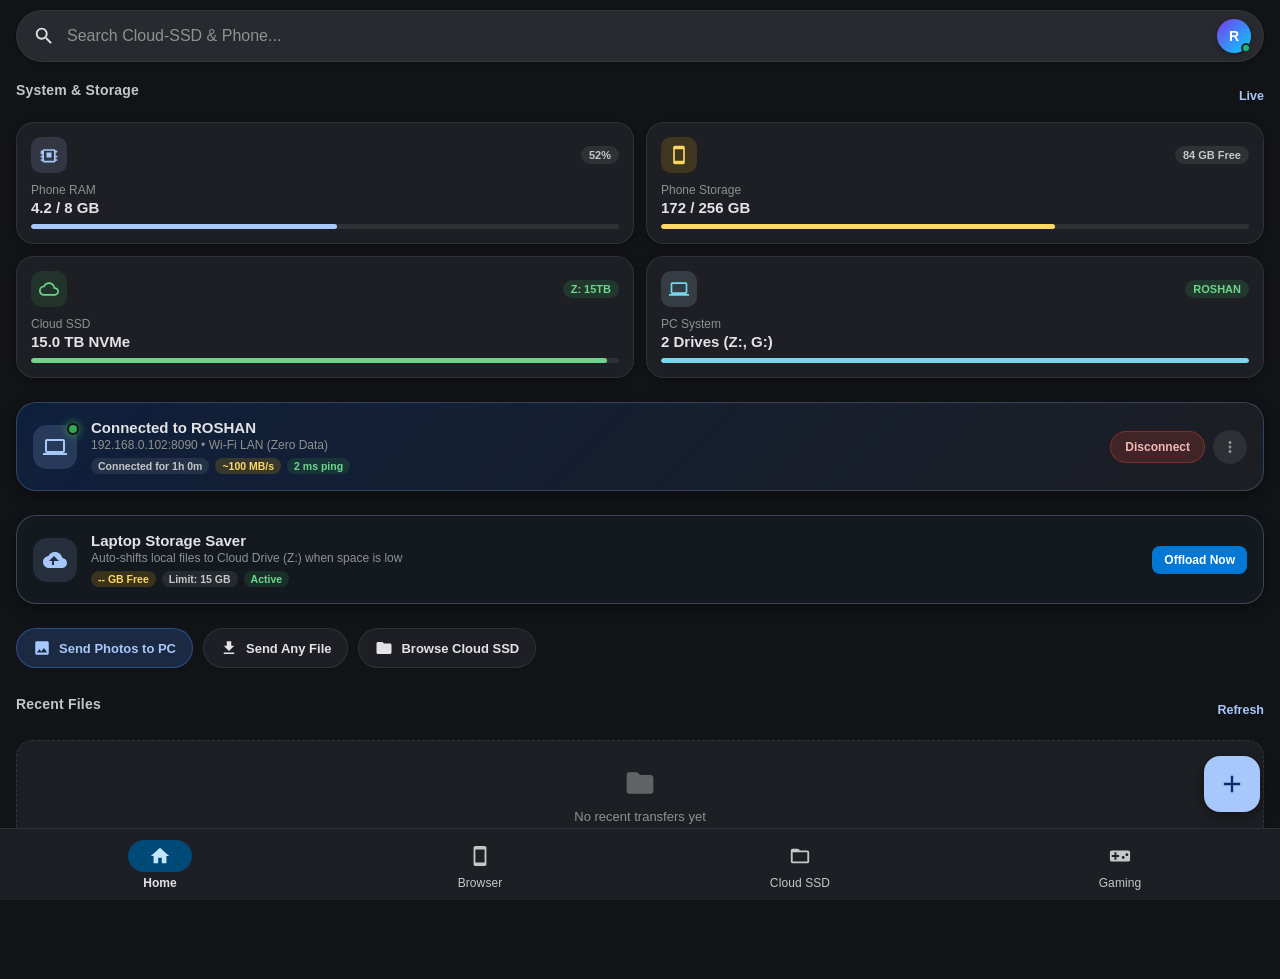
==== commit 9206ac2e: "feat: smart storage saver UI in smart cache view, fresh setup EXE and APK" ====
--- a/mobile-android/src/main/assets/index.html
+++ b/mobile-android/src/main/assets/index.html
@@ -3,18 +3,18 @@
 <head>
   <meta charset="UTF-8">
   <meta name="viewport" content="width=device-width, initial-scale=1.0, maximum-scale=1.0, user-scalable=no, viewport-fit=cover">
-  <title>Cloud Drive</title>
+  <title>Cloud-SSD</title>
   
   <!-- PWA Meta Tags -->
   <meta name="theme-color" content="#0F1117">
   <meta name="apple-mobile-web-app-capable" content="yes">
   <meta name="apple-mobile-web-app-status-bar-style" content="black-translucent">
-  <meta name="description" content="Cloud Drive companion and ultra high-speed mobile bridge">
+  <meta name="description" content="Cloud-SSD companion and ultra high-speed mobile bridge">
   <link rel="manifest" href="manifest.json">
   <link rel="icon" type="image/svg+xml" href="icon-192.svg">
   <link rel="apple-touch-icon" href="icon-192.svg">
   
-  <link rel="stylesheet" href="app.css">
+  <link rel="stylesheet" href="app.css?v=0.7.2">
 </head>
 <body>
 
@@ -24,7 +24,7 @@
       <div class="search-icon">
         <svg viewBox="0 0 24 24"><path d="M15.5 14h-.79l-.28-.27A6.471 6.471 0 0 0 16 9.5 6.5 6.5 0 1 0 9.5 16c1.61 0 3.09-.59 4.23-1.57l.27.28v.79l5 4.99L20.49 19l-4.99-5zm-6 0C7.01 14 5 11.99 5 9.5S7.01 5 9.5 5 14 7.01 14 9.5 11.99 14 9.5 14z"/></svg>
       </div>
-      <input type="text" id="global-search-input" placeholder="Search Cloud Drive & Phone..." oninput="handleSearch(this.value)" autocomplete="off">
+      <input type="text" id="global-search-input" placeholder="Search Cloud-SSD & Phone..." oninput="handleSearch(this.value)" autocomplete="off">
       <div id="clear-search-btn" class="clear-search" onclick="clearSearch()" style="display: none;">
         <svg viewBox="0 0 24 24"><path d="M19 6.41L17.59 5 12 10.59 6.41 5 5 6.41 10.59 12 5 17.59 6.41 19 12 13.41 17.59 19 19 17.59 13.41 12z"/></svg>
       </div>
@@ -163,6 +163,31 @@
       </div>
     </div>
 
+    <!-- Laptop Smart Storage Saver Card -->
+    <div class="section-container" id="laptop-storage-saver-card">
+      <div class="pc-connection-banner-card" style="border: 1px solid rgba(168, 199, 250, 0.25); background: rgba(22, 27, 34, 0.9);">
+        <div class="pc-conn-left">
+          <div class="pc-conn-icon-halo" style="background: rgba(168, 199, 250, 0.12); color: #A8C7FA;">
+            <svg viewBox="0 0 24 24"><path d="M19.35 10.04C18.67 6.59 15.64 4 12 4 9.11 4 6.6 5.64 5.35 8.04 2.34 8.36 0 10.91 0 14c0 3.31 2.69 6 6 6h13c2.76 0 5-2.24 5-5 0-2.64-2.05-4.78-4.65-4.96zM14 13h-3v4h-2v-4H6l5-5 5 5h-2z"/></svg>
+          </div>
+          <div class="pc-conn-info">
+            <div class="pc-conn-title">Laptop Storage Saver</div>
+            <div class="pc-conn-sub" id="laptop-storage-sub">Auto-shifts local files to Cloud Drive (Z:) when space is low</div>
+            <div class="pc-conn-pills-row">
+              <span class="pc-conn-pill speed" id="laptop-free-pill">-- GB Free</span>
+              <span class="pc-conn-pill" id="laptop-threshold-pill">Limit: 15 GB</span>
+              <span class="pc-conn-pill ping" id="laptop-status-pill">Active</span>
+            </div>
+          </div>
+        </div>
+        <div class="pc-conn-actions">
+          <button class="pc-conn-toggle-btn" style="background: #0078D4; color: white; padding: 7px 12px; font-size: 12px; border-radius: 8px; border: none; font-weight: 600;" onclick="triggerLaptopOffloadNow(event)">
+            Offload Now
+          </button>
+        </div>
+      </div>
+    </div>
+
     <!-- Quick Action Shortcut Chips -->
     <div class="section-container">
       <div class="quick-action-strip">
@@ -211,7 +236,7 @@
       </div>
       <div class="perm-card-body">
         <div class="perm-card-title">Enable Phone Storage Access</div>
-        <div class="perm-card-sub">Allow Cloud Drive to show all live photos, videos, and downloaded files on this phone.</div>
+        <div class="perm-card-sub">Allow Cloud-SSD to show all live photos, videos, and downloaded files on this phone.</div>
         <button class="perm-grant-btn" onclick="requestPhonePermissions()">Grant Permission</button>
       </div>
     </div>
@@ -553,7 +578,7 @@
         </div>
         <div class="conn-modal-header-info">
           <div class="conn-modal-title" id="modal-pc-name">ROSHAN</div>
-          <div class="conn-modal-sub" id="modal-pc-os">Windows 11 • Cloud Drive Engine</div>
+          <div class="conn-modal-sub" id="modal-pc-os">Windows 11 • Cloud-SSD Engine</div>
           <div class="conn-status-tag connected" id="modal-status-tag">Connected & Synced</div>
         </div>
         <button class="conn-modal-close" onclick="closeConnectionModal()">
@@ -695,7 +720,7 @@
           <svg viewBox="0 0 24 24"><path d="M11 7h2v2h-2zm0 4h2v6h-2zm1-9C6.48 2 2 6.48 2 12s4.48 10 10 10 10-4.48 10-10S17.52 2 12 2zm0 18c-4.41 0-8-3.59-8-8s3.59-8 8-8 8 3.59 8 8-3.59 8-8 8z"/></svg>
           <div class="m3-sheet-row-text">
             <div>File info & Details</div>
-            <div class="m3-sheet-row-sub" id="sheet-file-path-sub">Path on Cloud Drive</div>
+            <div class="m3-sheet-row-sub" id="sheet-file-path-sub">Path on Cloud-SSD</div>
           </div>
         </div>
       </div>
@@ -787,6 +812,6 @@
   <!-- Toast Notification -->
   <div id="toast" class="toast">Connected</div>
 
-  <script src="app.js"></script>
+  <script src="app.js?v=0.7.2"></script>
 </body>
 </html>
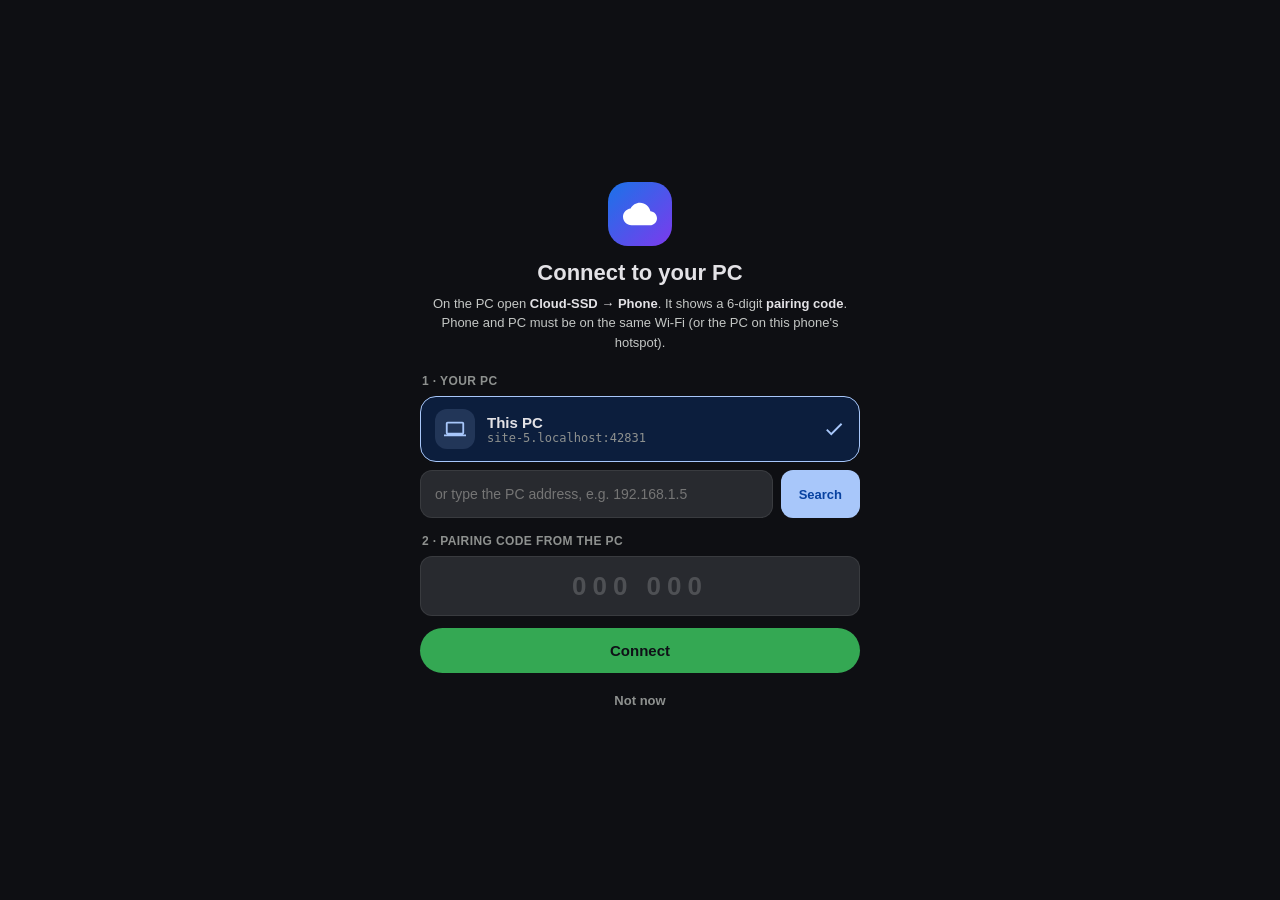
==== commit 4e93ef28: "feat(all): add RAM & virtual memory guide, memory health diagnostics, telemetry, tests, and fresh re" ====
--- a/mobile-android/src/main/assets/index.html
+++ b/mobile-android/src/main/assets/index.html
@@ -4,17 +4,18 @@
   <meta charset="UTF-8">
   <meta name="viewport" content="width=device-width, initial-scale=1.0, maximum-scale=1.0, user-scalable=no, viewport-fit=cover">
   <title>Cloud-SSD</title>
-  
+
   <!-- PWA Meta Tags -->
-  <meta name="theme-color" content="#0F1117">
+  <meta name="theme-color" content="#121316">
   <meta name="apple-mobile-web-app-capable" content="yes">
   <meta name="apple-mobile-web-app-status-bar-style" content="black-translucent">
-  <meta name="description" content="Cloud-SSD companion and ultra high-speed mobile bridge">
+  <meta name="description" content="Cloud-SSD phone companion: browse cloud drives, send files to the PC, live storage and gaming HUD">
+  <meta name="referrer" content="no-referrer">
   <link rel="manifest" href="manifest.json">
   <link rel="icon" type="image/svg+xml" href="icon-192.svg">
   <link rel="apple-touch-icon" href="icon-192.svg">
-  
-  <link rel="stylesheet" href="app.css?v=0.7.2">
+
+  <link rel="stylesheet" href="app.css?v=0.8.0">
 </head>
 <body>
 
@@ -24,166 +25,116 @@
       <div class="search-icon">
         <svg viewBox="0 0 24 24"><path d="M15.5 14h-.79l-.28-.27A6.471 6.471 0 0 0 16 9.5 6.5 6.5 0 1 0 9.5 16c1.61 0 3.09-.59 4.23-1.57l.27.28v.79l5 4.99L20.49 19l-4.99-5zm-6 0C7.01 14 5 11.99 5 9.5S7.01 5 9.5 5 14 7.01 14 9.5 11.99 14 9.5 14z"/></svg>
       </div>
-      <input type="text" id="global-search-input" placeholder="Search Cloud-SSD & Phone..." oninput="handleSearch(this.value)" autocomplete="off">
-      <div id="clear-search-btn" class="clear-search" onclick="clearSearch()" style="display: none;">
+      <input type="text" id="global-search-input" placeholder="Search Cloud SSD &amp; phone" autocomplete="off" enterkeyhint="search">
+      <div id="clear-search-btn" class="clear-search" data-act="search-clear" style="display: none;">
         <svg viewBox="0 0 24 24"><path d="M19 6.41L17.59 5 12 10.59 6.41 5 5 6.41 10.59 12 5 17.59 6.41 19 12 13.41 17.59 19 19 17.59 13.41 12z"/></svg>
       </div>
-      <div class="profile-chip" id="profile-chip-btn" onclick="openConnectionModal()" title="PC Connection & Status">
-        <div class="profile-avatar" id="pc-avatar">R</div>
-        <div class="profile-status-dot online" id="header-status-dot"></div>
-      </div>
-    </div>
-  </div>
-
-  <!-- Floating Download Progress Card -->
-  <div id="download-progress-card" class="download-progress-card" style="display: none;">
-    <div class="dl-progress-top">
-      <div class="dl-progress-icon-box">
-        <svg viewBox="0 0 24 24"><path d="M19 9h-4V3H9v6H5l7 7 7-7zM5 18v2h14v-2H5z"/></svg>
-      </div>
-      <div class="dl-progress-info">
-        <div class="dl-progress-title" id="dl-file-name">Downloading file...</div>
-        <div class="dl-progress-stats" id="dl-stats">0% • 0.0 MB/s</div>
-      </div>
-      <button class="dl-progress-close" onclick="dismissDownloadCard()" title="Dismiss">
-        <svg viewBox="0 0 24 24"><path d="M19 6.41L17.59 5 12 10.59 6.41 5 5 6.41 10.59 12 5 17.59 6.41 19 12 13.41 17.59 19 19 17.59 13.41 12z"/></svg>
-      </button>
-    </div>
-    <div class="dl-progress-bar-track">
-      <div class="dl-progress-bar-fill" id="dl-progress-bar" style="width: 0%;"></div>
-    </div>
-  </div>
-
-  <!-- ============================================================= -->
-  <!-- TAB 1: HOME (Dashboard with Hardware Widgets, PC Card, Recent) -->
+      <div class="profile-chip" data-act="open-connection" title="PC connection">
+        <div class="profile-avatar" id="pc-avatar">?</div>
+        <div class="profile-status-dot offline" id="header-status-dot"></div>
+      </div>
+    </div>
+  </div>
+
+  <!-- "Opened in a browser" banner: hand the pairing over to the installed app, or get the app -->
+  <div id="browser-app-banner" class="app-handoff-banner" style="display: none;">
+    <div class="app-handoff-text">
+      <strong>Cloud-SSD phone app</strong>
+      <span>Phone storage, RAM and send-with-progress work in the app.</span>
+    </div>
+    <a class="app-handoff-btn primary" id="open-in-app-link" href="#">Open in app</a>
+    <a class="app-handoff-btn" href="cloudssd.apk" download>Get app</a>
+  </div>
+
+  <!-- Search results (covers the tabs while a search is typed) -->
+  <main id="search-panel" class="tab-screen search-panel">
+    <div class="section-container">
+      <div class="section-header">
+        <div class="section-title">Cloud SSD <span class="count-badge" id="search-cloud-count">0</span></div>
+        <div class="section-action" id="search-cloud-where"></div>
+      </div>
+      <div id="search-cloud-results" class="ssd-items-container list-view flush"></div>
+    </div>
+    <div class="section-container" id="search-phone-section">
+      <div class="section-header">
+        <div class="section-title">This phone <span class="count-badge" id="search-phone-count">0</span></div>
+      </div>
+      <div id="search-phone-results" class="phone-file-list"></div>
+    </div>
+  </main>
+
+  <!-- ============================================================= -->
+  <!-- TAB 1: HOME                                                   -->
   <!-- ============================================================= -->
   <main id="tab-home" class="tab-screen active">
 
-    <!-- Active Gaming Mini Banner (if PC game running) -->
-    <div id="home-game-banner" class="mini-hud-banner" style="display: none;" onclick="switchTab('gaming')">
+    <!-- PC game running right now (hidden when none) -->
+    <div id="home-game-banner" class="mini-hud-banner" style="display: none;" data-act="tab" data-tab="gaming">
       <div class="banner-left">
         <div class="game-icon-badge">
           <svg viewBox="0 0 24 24"><path d="M21 6H3c-1.1 0-2 .9-2 2v8c0 1.1.9 2 2 2h18c1.1 0 2-.9 2-2V8c0-1.1-.9-2-2-2zm-10 7H8v3H6v-3H3v-2h3V8h2v3h3v2zm4.5 2c-.83 0-1.5-.67-1.5-1.5s.67-1.5 1.5-1.5 1.5.67 1.5 1.5-.67 1.5-1.5 1.5zm4-3c-.83 0-1.5-.67-1.5-1.5S18.67 9 19.5 9s1.5.67 1.5 1.5-.67 1.5-1.5 1.5z"/></svg>
         </div>
         <div>
-          <div class="banner-title" id="banner-game-name">PC Game Running</div>
-          <div class="banner-sub"><span id="banner-fps">75</span> FPS • <span id="banner-ssd">112</span> MB/s SSD Read</div>
+          <div class="banner-title" id="banner-game-name">Game running</div>
+          <div class="banner-sub" id="banner-game-sub">Playing on the PC</div>
         </div>
       </div>
       <div class="banner-chip">LIVE HUD</div>
     </div>
 
-    <!-- Hardware / Storage Widgets Grid (As sketched: Phone Ram, Storage, SSD, SSD) -->
+    <!-- Live tiles: phone RAM, phone storage, cloud storage, PC drives -->
     <div class="section-container">
       <div class="section-header">
-        <div class="section-title">System & Storage</div>
-        <div class="section-action" onclick="refreshAllWidgets()">Live</div>
+        <div class="section-title">System &amp; Storage</div>
+        <div class="section-action live-tag"><span class="live-indicator-dot"></span>Live</div>
       </div>
       <div class="hardware-widgets-grid">
-        <!-- Widget 1: Phone RAM -->
-        <div class="hw-widget-card" onclick="openPhoneStatsModal()">
+        <div class="hw-widget-card" data-act="open-ram">
           <div class="hw-widget-top">
             <div class="hw-icon-box ram-icon">
               <svg viewBox="0 0 24 24"><path d="M2 9v2h2v2H2v2h2v2H2v2h2c0 1.1.9 2 2 2h12c1.1 0 2-.9 2-2h2v-2h-2v-2h2v-2h-2V9h2V7h-2c0-1.1-.9-2-2-2H6c-1.1 0-2 .9-2 2H2v2h2zm4-2h12v12H6V7zm3 2h6v6H9V9z"/></svg>
             </div>
-            <span class="hw-badge" id="hw-ram-pct">52%</span>
+            <span class="hw-badge" id="hw-ram-pct">—</span>
           </div>
           <div class="hw-widget-label">Phone RAM</div>
-          <div class="hw-widget-val" id="hw-ram-val">4.2 / 8 GB</div>
-          <div class="hw-widget-bar"><div class="hw-widget-bar-fill" id="hw-ram-bar" style="width: 52%;"></div></div>
-        </div>
-
-        <!-- Widget 2: Phone Storage -->
-        <div class="hw-widget-card" onclick="switchTab('browser')">
+          <div class="hw-widget-val" id="hw-ram-val">—</div>
+          <div class="hw-widget-bar"><div class="hw-widget-bar-fill" id="hw-ram-bar" style="width: 0%;"></div></div>
+        </div>
+
+        <div class="hw-widget-card" data-act="open-storage">
           <div class="hw-widget-top">
             <div class="hw-icon-box storage-icon">
               <svg viewBox="0 0 24 24"><path d="M17 1.01L7 1c-1.1 0-2 .9-2 2v18c0 1.1.9 2 2 2h10c1.1 0 2-.9 2-2V3c0-1.1-.9-1.99-2-1.99zM17 19H7V5h10v14z"/></svg>
             </div>
-            <span class="hw-badge" id="hw-phone-free">84 GB Free</span>
+            <span class="hw-badge" id="hw-phone-free">—</span>
           </div>
           <div class="hw-widget-label">Phone Storage</div>
-          <div class="hw-widget-val" id="hw-phone-val">172 / 256 GB</div>
-          <div class="hw-widget-bar"><div class="hw-widget-bar-fill storage" id="hw-phone-bar" style="width: 67%;"></div></div>
-        </div>
-
-        <!-- Widget 3: Cloud SSD 15TB -->
-        <div class="hw-widget-card" onclick="switchTab('ssd')">
+          <div class="hw-widget-val" id="hw-phone-val">—</div>
+          <div class="hw-widget-bar"><div class="hw-widget-bar-fill storage" id="hw-phone-bar" style="width: 0%;"></div></div>
+        </div>
+
+        <div class="hw-widget-card" data-act="open-cloud">
           <div class="hw-widget-top">
             <div class="hw-icon-box ssd-icon">
               <svg viewBox="0 0 24 24"><path d="M19.35 10.04C18.67 6.59 15.64 4 12 4 9.11 4 6.6 5.64 5.35 8.04 2.34 8.36 0 10.91 0 14c0 3.31 2.69 6 6 6h13c2.76 0 5-2.24 5-5 0-2.64-2.05-4.78-4.65-4.96zM19 18H6c-2.21 0-4-1.79-4-4 0-2.05 1.53-3.76 3.56-3.97l1.07-.11.5-.95C8.08 7.14 9.94 6 12 6c2.62 0 4.88 1.86 5.39 4.43l.3 1.5 1.53.11c1.56.1 2.78 1.41 2.78 2.96 0 1.65-1.35 3-3 3z"/></svg>
             </div>
-            <span class="hw-badge online">Z: 15TB</span>
+            <span class="hw-badge" id="hw-ssd-badge">—</span>
           </div>
           <div class="hw-widget-label">Cloud SSD</div>
-          <div class="hw-widget-val" id="hw-ssd-val">15.0 TB NVMe</div>
-          <div class="hw-widget-bar"><div class="hw-widget-bar-fill ssd" style="width: 98%;"></div></div>
-        </div>
-
-        <!-- Widget 4: PC System / Drives -->
-        <div class="hw-widget-card" onclick="openConnectionModal()">
+          <div class="hw-widget-val" id="hw-ssd-val">—</div>
+          <div class="hw-widget-bar"><div class="hw-widget-bar-fill ssd" id="hw-ssd-bar" style="width: 0%;"></div></div>
+        </div>
+
+        <div class="hw-widget-card" data-act="open-drives">
           <div class="hw-widget-top">
             <div class="hw-icon-box pc-icon">
               <svg viewBox="0 0 24 24"><path d="M20 18c1.1 0 1.99-.9 1.99-2L22 6c0-1.1-.9-2-2-2H4c-1.1 0-2 .9-2 2v10c0 1.1.9 2 2 2H0v2h24v-2h-4zM4 6h16v10H4V6z"/></svg>
             </div>
-            <span class="hw-badge online" id="hw-pc-status-badge">ROSHAN</span>
-          </div>
-          <div class="hw-widget-label">PC System</div>
-          <div class="hw-widget-val" id="hw-pc-drives-val">2 Drives (Z:, G:)</div>
-          <div class="hw-widget-bar"><div class="hw-widget-bar-fill pc" style="width: 100%;"></div></div>
-        </div>
-      </div>
-    </div>
-
-    <!-- PC Connection Live Card (Dedicated design with Connect / Disconnect button) -->
-    <div class="section-container">
-      <div class="pc-connection-banner-card" id="home-connection-card">
-        <div class="pc-conn-left">
-          <div class="pc-conn-icon-halo" id="home-conn-halo">
-            <svg viewBox="0 0 24 24"><path d="M20 18c1.1 0 1.99-.9 1.99-2L22 6c0-1.1-.9-2-2-2H4c-1.1 0-2 .9-2 2v10c0 1.1.9 2 2 2H0v2h24v-2h-4zM4 6h16v10H4V6z"/></svg>
-            <div class="pc-conn-pulse-dot" id="home-conn-dot"></div>
-          </div>
-          <div class="pc-conn-info">
-            <div class="pc-conn-title" id="home-conn-title">Connected to ROSHAN</div>
-            <div class="pc-conn-sub" id="home-conn-sub">192.168.0.102:8090 • Wi-Fi LAN (Zero Data)</div>
-            <div class="pc-conn-pills-row">
-              <span class="pc-conn-pill" id="home-conn-time">Connected for 1h 45m</span>
-              <span class="pc-conn-pill speed" id="home-conn-speed">~100 MB/s</span>
-              <span class="pc-conn-pill ping" id="home-conn-ping">2 ms ping</span>
-            </div>
-          </div>
-        </div>
-        <div class="pc-conn-actions">
-          <button class="pc-conn-toggle-btn disconnect" id="home-conn-toggle-btn" onclick="togglePcConnection(event)">
-            Disconnect
-          </button>
-          <button class="pc-conn-details-btn" onclick="openConnectionModal()" title="Connection Settings">
-            <svg viewBox="0 0 24 24"><path d="M12 8c1.1 0 2-.9 2-2s-.9-2-2-2-2 .9-2 2 .9 2 2 2zm0 2c-1.1 0-2 .9-2 2s.9 2 2 2 2-.9 2-2-.9-2-2-2zm0 6c-1.1 0-2 .9-2 2s.9 2 2 2 2-.9 2-2-.9-2-2-2z"/></svg>
-          </button>
-        </div>
-      </div>
-    </div>
-
-    <!-- Laptop Smart Storage Saver Card -->
-    <div class="section-container" id="laptop-storage-saver-card">
-      <div class="pc-connection-banner-card" style="border: 1px solid rgba(168, 199, 250, 0.25); background: rgba(22, 27, 34, 0.9);">
-        <div class="pc-conn-left">
-          <div class="pc-conn-icon-halo" style="background: rgba(168, 199, 250, 0.12); color: #A8C7FA;">
-            <svg viewBox="0 0 24 24"><path d="M19.35 10.04C18.67 6.59 15.64 4 12 4 9.11 4 6.6 5.64 5.35 8.04 2.34 8.36 0 10.91 0 14c0 3.31 2.69 6 6 6h13c2.76 0 5-2.24 5-5 0-2.64-2.05-4.78-4.65-4.96zM14 13h-3v4h-2v-4H6l5-5 5 5h-2z"/></svg>
-          </div>
-          <div class="pc-conn-info">
-            <div class="pc-conn-title">Laptop Storage Saver</div>
-            <div class="pc-conn-sub" id="laptop-storage-sub">Auto-shifts local files to Cloud Drive (Z:) when space is low</div>
-            <div class="pc-conn-pills-row">
-              <span class="pc-conn-pill speed" id="laptop-free-pill">-- GB Free</span>
-              <span class="pc-conn-pill" id="laptop-threshold-pill">Limit: 15 GB</span>
-              <span class="pc-conn-pill ping" id="laptop-status-pill">Active</span>
-            </div>
-          </div>
-        </div>
-        <div class="pc-conn-actions">
-          <button class="pc-conn-toggle-btn" style="background: #0078D4; color: white; padding: 7px 12px; font-size: 12px; border-radius: 8px; border: none; font-weight: 600;" onclick="triggerLaptopOffloadNow(event)">
-            Offload Now
-          </button>
+            <span class="hw-badge" id="hw-pc-status-badge">—</span>
+          </div>
+          <div class="hw-widget-label">PC Drives</div>
+          <div class="hw-widget-val" id="hw-pc-drives-val">—</div>
+          <div class="hw-widget-bar"><div class="hw-widget-bar-fill pc" id="hw-pc-bar" style="width: 0%;"></div></div>
         </div>
       </div>
     </div>
@@ -191,627 +142,633 @@
     <!-- Quick Action Shortcut Chips -->
     <div class="section-container">
       <div class="quick-action-strip">
-        <button class="quick-chip-btn primary" onclick="pickAndSendToPc('photos')">
+        <button class="quick-chip-btn primary" data-act="send" data-kind="photos">
           <svg viewBox="0 0 24 24"><path d="M21 19V5c0-1.1-.9-2-2-2H5c-1.1 0-2 .9-2 2v14c0 1.1.9 2 2 2h14c1.1 0 2-.9 2-2zM8.5 13.5l2.5 3.01L14.5 12l4.5 6H5l3.5-4.5z"/></svg>
           <span>Send Photos to PC</span>
         </button>
-        <button class="quick-chip-btn" onclick="pickAndSendToPc('all')">
-          <svg viewBox="0 0 24 24"><path d="M19 9h-4V3H9v6H5l7 7 7-7zM5 18v2h14v-2H5z"/></svg>
+        <button class="quick-chip-btn" data-act="send" data-kind="all">
+          <svg viewBox="0 0 24 24"><path d="M9 16h6v-6h4l-7-7-7 7h4zm-4 2h14v2H5z"/></svg>
           <span>Send Any File</span>
         </button>
-        <button class="quick-chip-btn" onclick="switchTab('ssd')">
+        <button class="quick-chip-btn" data-act="tab" data-tab="ssd">
           <svg viewBox="0 0 24 24"><path d="M10 4H4c-1.1 0-1.99.9-1.99 2L2 18c0 1.1.9 2 2 2h16c1.1 0 2-.9 2-2V8c0-1.1-.9-2-2-2h-8l-2-2z"/></svg>
           <span>Browse Cloud SSD</span>
         </button>
       </div>
     </div>
 
-    <!-- Recent Section (As sketched: Recent with [ ] [ ] [ ] [ ] horizontal cards) -->
-    <div class="section-container" id="recent-section">
+    <!-- Transfers: what is moving right now, then what moved recently -->
+    <div class="section-container" id="transfers-section">
       <div class="section-header">
-        <div class="section-title">Recent Files</div>
-        <div class="section-action" onclick="refreshRecentFiles()">Refresh</div>
-      </div>
-      <div class="recent-scroll-row" id="recent-scroll-container">
-        <!-- Rendered dynamically via app.js -->
-        <div class="recent-empty-card">
-          <div class="recent-empty-icon">
-            <svg viewBox="0 0 24 24"><path d="M10 4H4c-1.1 0-1.99.9-1.99 2L2 18c0 1.1.9 2 2 2h16c1.1 0 2-.9 2-2V8c0-1.1-.9-2-2-2h-8l-2-2z"/></svg>
-          </div>
-          <div>Loading recent files...</div>
-        </div>
-      </div>
-    </div>
+        <div class="section-title"><span class="live-indicator-dot" id="transfers-live-dot" style="display: none;"></span>Transfers</div>
+        <div class="section-action" data-act="open-transfers">See all</div>
+      </div>
+      <div id="transfers-active" class="transfers-active-list"></div>
+      <div id="transfers-recent" class="transfers-history-cards">
+        <div class="recent-empty-card">Nothing sent yet. Use "Send Any File" to send something to the PC.</div>
+      </div>
+    </div>
+    <!-- PC connection card -->
+    <div class="section-container">
+      <div class="pc-connection-banner-card" id="home-connection-card" data-act="open-connection">
+        <div class="pc-conn-left">
+          <div class="pc-conn-icon-halo">
+            <svg viewBox="0 0 24 24"><path d="M20 18c1.1 0 1.99-.9 1.99-2L22 6c0-1.1-.9-2-2-2H4c-1.1 0-2 .9-2 2v10c0 1.1.9 2 2 2H0v2h24v-2h-4zM4 6h16v10H4V6z"/></svg>
+            <div class="pc-conn-pulse-dot offline" id="home-conn-dot"></div>
+          </div>
+          <div class="pc-conn-info">
+            <div class="pc-conn-title" id="home-conn-title">Not connected</div>
+            <div class="pc-conn-sub" id="home-conn-sub">Looking for your PC…</div>
+            <div class="pc-conn-pills-row">
+              <span class="pc-conn-pill" id="home-conn-time">—</span>
+              <span class="pc-conn-pill ping" id="home-conn-ping" style="display: none;"></span>
+            </div>
+          </div>
+        </div>
+        <div class="pc-conn-actions">
+          <button class="pc-conn-toggle-btn connect" id="home-conn-toggle-btn" data-act="toggle-link">Connect</button>
+        </div>
+      </div>
+    </div>
+
+    <!-- Laptop Smart Storage Saver Card -->
+    <div class="section-container" id="laptop-storage-saver-card" style="display: none;">
+      <div class="pc-connection-banner-card saver-card">
+        <div class="pc-conn-left">
+          <div class="pc-conn-icon-halo saver-halo">
+            <svg viewBox="0 0 24 24"><path d="M19.35 10.04C18.67 6.59 15.64 4 12 4 9.11 4 6.6 5.64 5.35 8.04 2.34 8.36 0 10.91 0 14c0 3.31 2.69 6 6 6h13c2.76 0 5-2.24 5-5 0-2.64-2.05-4.78-4.65-4.96zM14 13h-3v4h-2v-4H6l5-5 5 5h-2z"/></svg>
+          </div>
+          <div class="pc-conn-info">
+            <div class="pc-conn-title">Laptop Space Saver</div>
+            <div class="pc-conn-sub" id="laptop-storage-sub">Moves old files to the cloud drive when the laptop is nearly full</div>
+            <div class="pc-conn-pills-row">
+              <span class="pc-conn-pill speed" id="laptop-free-pill">—</span>
+              <span class="pc-conn-pill" id="laptop-threshold-pill">—</span>
+              <span class="pc-conn-pill ping" id="laptop-status-pill">—</span>
+            </div>
+          </div>
+        </div>
+        <div class="pc-conn-actions">
+          <button class="pc-conn-toggle-btn saver-btn" data-act="offload-now">Free Up Space</button>
+        </div>
+      </div>
+    </div>
+
   </main>
 
   <!-- ============================================================= -->
-  <!-- TAB 2: BROWSER (Phone Folder & Real Phone Storage Categories)  -->
+  <!-- TAB 2: PHONE (files on this phone)                            -->
   <!-- ============================================================= -->
   <main id="tab-browser" class="tab-screen">
-    
-    <!-- Phone Permission Banner (Live prompt for full phone access) -->
+
+    <!-- Shown when Android has not given this app access to files yet -->
     <div id="phone-perm-banner" class="phone-permission-card" style="display: none;">
       <div class="perm-card-icon">
         <svg viewBox="0 0 24 24"><path d="M18 8h-1V6c0-2.76-2.24-5-5-5S7 3.24 7 6v2H6c-1.1 0-2 .9-2 2v10c0 1.1.9 2 2 2h12c1.1 0 2-.9 2-2V10c0-1.1-.9-2-2-2zm-6 9c-1.1 0-2-.9-2-2s.9-2 2-2 2 .9 2 2-.9 2-2 2zm3.1-9H8.9V6c0-1.71 1.39-3.1 3.1-3.1 1.71 0 3.1 1.39 3.1 3.1v2z"/></svg>
       </div>
       <div class="perm-card-body">
-        <div class="perm-card-title">Enable Phone Storage Access</div>
-        <div class="perm-card-sub">Allow Cloud-SSD to show all live photos, videos, and downloaded files on this phone.</div>
-        <button class="perm-grant-btn" onclick="requestPhonePermissions()">Grant Permission</button>
-      </div>
-    </div>
-
-    <!-- Active Media Player Streaming Mini Screen (As sketched: Small screen of streaming) -->
-    <div id="browser-media-mini" class="mini-media-card" style="display: none;">
-      <div class="mini-media-icon">
-        <svg viewBox="0 0 24 24"><path d="M12 3v10.55c-.59-.34-1.27-.55-2-.55-2.21 0-4 1.79-4 4s1.79 4 4 4 4-1.79 4-4V7h4V3h-6z"/></svg>
-      </div>
-      <div class="mini-media-details">
-        <div class="mini-media-title" id="mini-media-title">Track Name</div>
-        <div class="mini-media-sub" id="mini-media-sub">Streaming from Cloud SSD</div>
-      </div>
-      <button class="mini-media-btn" onclick="openActiveMediaViewer()">View</button>
-    </div>
-
-    <!-- Categories Grid (As sketched: Download, Images, Video, Audio, Document, Apps, Starred, Safe folder) -->
+        <div class="perm-card-title" id="phone-perm-title">Allow access to phone files</div>
+        <div class="perm-card-sub" id="phone-perm-sub">Needed to show your folders, documents and downloads.</div>
+        <button class="perm-grant-btn" data-act="grant-storage" id="phone-perm-btn">Allow</button>
+      </div>
+    </div>
+
+    <!-- Only in a web browser: phone files need the app -->
+    <div id="phone-webonly-note" class="recent-empty-card" style="display: none;">
+      Files on this phone can only be shown by the Cloud-SSD Android app.
+      <a class="app-handoff-btn primary" href="cloudssd.apk" download style="margin-top: 12px;">Download the app</a>
+    </div>
+
+    <!-- View A: categories + storage, like the phone's own Files app -->
+    <div id="phone-home">
+      <div class="section-container">
+        <div class="section-header">
+          <div class="section-title">Categories</div>
+          <div class="section-action" data-act="phone-rescan">Refresh</div>
+        </div>
+        <div class="categories-grid-m3">
+          <div class="cat-grid-card" data-act="phone-cat" data-cat="downloads" data-title="Downloads">
+            <div class="cat-grid-icon-box cat-downloads"><svg viewBox="0 0 24 24"><path d="M19 9h-4V3H9v6H5l7 7 7-7zM5 18v2h14v-2H5z"/></svg></div>
+            <div class="cat-grid-name">Downloads</div>
+            <div class="cat-grid-meta" id="cat-stat-downloads">—</div>
+          </div>
+          <div class="cat-grid-card" data-act="phone-cat" data-cat="images" data-title="Images">
+            <div class="cat-grid-icon-box cat-images"><svg viewBox="0 0 24 24"><path d="M21 19V5c0-1.1-.9-2-2-2H5c-1.1 0-2 .9-2 2v14c0 1.1.9 2 2 2h14c1.1 0 2-.9 2-2zM8.5 13.5l2.5 3.01L14.5 12l4.5 6H5l3.5-4.5z"/></svg></div>
+            <div class="cat-grid-name">Images</div>
+            <div class="cat-grid-meta" id="cat-stat-images">—</div>
+          </div>
+          <div class="cat-grid-card" data-act="phone-cat" data-cat="videos" data-title="Videos">
+            <div class="cat-grid-icon-box cat-videos"><svg viewBox="0 0 24 24"><path d="M18 4l2 4h-3l-2-4h-2l2 4h-3l-2-4H8l2 4H7L5 4H4c-1.1 0-1.99.9-1.99 2L2 18c0 1.1.9 2 2 2h16c1.1 0 2-.9 2-2V4h-4z"/></svg></div>
+            <div class="cat-grid-name">Videos</div>
+            <div class="cat-grid-meta" id="cat-stat-videos">—</div>
+          </div>
+          <div class="cat-grid-card" data-act="phone-cat" data-cat="audio" data-title="Audio">
+            <div class="cat-grid-icon-box cat-audio"><svg viewBox="0 0 24 24"><path d="M12 3v10.55c-.59-.34-1.27-.55-2-.55-2.21 0-4 1.79-4 4s1.79 4 4 4 4-1.79 4-4V7h4V3h-6z"/></svg></div>
+            <div class="cat-grid-name">Audio</div>
+            <div class="cat-grid-meta" id="cat-stat-audio">—</div>
+          </div>
+          <div class="cat-grid-card" data-act="phone-cat" data-cat="documents" data-title="Documents">
+            <div class="cat-grid-icon-box cat-docs"><svg viewBox="0 0 24 24"><path d="M14 2H6c-1.1 0-1.99.9-1.99 2L4 20c0 1.1.89 2 1.99 2H18c1.1 0 2-.9 2-2V8l-6-6zm2 16H8v-2h8v2zm0-4H8v-2h8v2zm-3-5V3.5L18.5 9H13z"/></svg></div>
+            <div class="cat-grid-name">Documents</div>
+            <div class="cat-grid-meta" id="cat-stat-documents">—</div>
+          </div>
+          <div class="cat-grid-card" data-act="phone-cat" data-cat="apps" data-title="APKs &amp; archives">
+            <div class="cat-grid-icon-box cat-apps"><svg viewBox="0 0 24 24"><path d="M4 8h4V4H4v4zm6 12h4v-4h-4v4zm-6 0h4v-4H4v4zm0-6h4v-4H4v4zm6 0h4v-4h-4v4zm6-10v4h4V4h-4zm-6 4h4V4h-4v4zm6 6h4v-4h-4v4zm0 6h4v-4h-4v4z"/></svg></div>
+            <div class="cat-grid-name">APKs &amp; archives</div>
+            <div class="cat-grid-meta" id="cat-stat-apps">—</div>
+          </div>
+          <div class="cat-grid-card" data-act="phone-starred">
+            <div class="cat-grid-icon-box cat-starred"><svg viewBox="0 0 24 24"><path d="M12 17.27L18.18 21l-1.64-7.03L22 9.24l-7.19-.61L12 2 9.19 8.63 2 9.24l5.46 4.73L5.82 21z"/></svg></div>
+            <div class="cat-grid-name">Starred</div>
+            <div class="cat-grid-meta" id="cat-stat-starred">—</div>
+          </div>
+          <div class="cat-grid-card" data-act="phone-dir" data-path="">
+            <div class="cat-grid-icon-box cat-safe"><svg viewBox="0 0 24 24"><path d="M10 4H4c-1.1 0-1.99.9-1.99 2L2 18c0 1.1.9 2 2 2h16c1.1 0 2-.9 2-2V8c0-1.1-.9-2-2-2h-8l-2-2z"/></svg></div>
+            <div class="cat-grid-name">Internal storage</div>
+            <div class="cat-grid-meta">All folders</div>
+          </div>
+        </div>
+      </div>
+
+      <!-- Real storage breakdown (tap for details) -->
+      <div class="section-container">
+        <div class="storage-usage-panel" data-act="open-storage">
+          <div class="storage-usage-top">
+            <div class="storage-usage-title" id="browser-storage-title">Phone storage</div>
+            <div class="storage-usage-free" id="browser-storage-free">—</div>
+          </div>
+          <div class="storage-segmented-bar" id="browser-storage-bar"></div>
+          <div class="storage-legend-row" id="browser-storage-legend"></div>
+        </div>
+      </div>
+    </div>
+
+    <!-- View B: one folder or one category -->
+    <div id="phone-list" style="display: none;">
+      <div class="phone-nav-bar sticky-bar">
+        <button class="phone-back-btn" data-act="phone-back" title="Back">
+          <svg viewBox="0 0 24 24"><path d="M20 11H7.83l5.59-5.59L12 4l-8 8 8 8 1.41-1.41L7.83 13H20v-2z"/></svg>
+        </button>
+        <div class="phone-path-wrap">
+          <div class="phone-path-title" id="phone-list-title">Internal storage</div>
+          <div class="phone-path-text" id="phone-current-path"></div>
+        </div>
+        <button class="phone-back-btn" data-act="phone-select" id="phone-select-btn" title="Select files">Select</button>
+        <button class="phone-back-btn" data-act="phone-layout" title="Grid / list">
+          <svg viewBox="0 0 24 24"><path d="M4 11h5V5H4v6zm0 7h5v-6H4v6zm6 0h5v-6h-5v6zm6 0h5v-6h-5v6zm-6-7h5V5h-5v6zm6-6v6h5V5h-5z"/></svg>
+        </button>
+      </div>
+      <div id="phone-explorer-container" class="phone-file-list"></div>
+    </div>
+  </main>
+
+  <!-- ============================================================= -->
+  <!-- TAB 3: CLOUD SSD (drives on the PC)                           -->
+  <!-- ============================================================= -->
+  <main id="tab-ssd" class="tab-screen">
+    <div class="ssd-top-bar">
+      <div class="ssd-drives-strip" id="ssd-drives-strip"></div>
+      <div class="ssd-path-bar">
+        <button class="ssd-back-btn" id="ssd-back-btn" data-act="ssd-up" title="Up">
+          <svg viewBox="0 0 24 24"><path d="M20 11H7.83l5.59-5.59L12 4l-8 8 8 8 1.41-1.41L7.83 13H20v-2z"/></svg>
+        </button>
+        <div class="ssd-path-text breadcrumbs" id="ssd-breadcrumbs-path"></div>
+        <div class="ssd-view-controls">
+          <button class="ssd-icon-btn" data-act="ssd-refresh" title="Refresh" id="ssd-refresh-btn">
+            <svg viewBox="0 0 24 24"><path d="M17.65 6.35C16.2 4.9 14.21 4 12 4c-4.42 0-7.99 3.58-7.99 8s3.57 8 7.99 8c3.73 0 6.84-2.55 7.73-6h-2.08c-.82 2.33-3.04 4-5.65 4-3.31 0-6-2.69-6-6s2.69-6 6-6c1.66 0 3.14.69 4.22 1.78L13 11h7V4l-2.35 2.35z"/></svg>
+          </button>
+          <button class="ssd-icon-btn" data-act="ssd-sort" title="Sort">
+            <svg viewBox="0 0 24 24"><path d="M3 18h6v-2H3v2zM3 6v2h18V6H3zm0 7h12v-2H3v2z"/></svg>
+          </button>
+          <button class="ssd-icon-btn" data-act="ssd-layout" title="Grid / list">
+            <svg viewBox="0 0 24 24"><path d="M4 11h5V5H4v6zm0 7h5v-6H4v6zm6 0h5v-6h-5v6zm6 0h5v-6h-5v6zm-6-7h5V5h-5v6zm6-6v6h5V5h-5z"/></svg>
+          </button>
+        </div>
+      </div>
+    </div>
+    <div class="ssd-items-container list-view" id="ssd-items-container"></div>
+  </main>
+
+  <!-- ============================================================= -->
+  <!-- TAB 4: GAMING (PC live HUD + media remote)                    -->
+  <!-- ============================================================= -->
+  <main id="tab-gaming" class="tab-screen">
+    <div class="gaming-hero-card">
+      <div class="gaming-hero-top">
+        <div class="gaming-hero-text">
+          <span class="gaming-badge offline" id="gaming-status-badge">OFFLINE</span>
+          <div class="gaming-title" id="gaming-hero-title">PC Gaming Companion</div>
+          <div class="gaming-sub" id="gaming-hero-sub">Live numbers from your PC</div>
+        </div>
+        <div class="section-action live-tag" id="gaming-live-tag"><span class="live-indicator-dot"></span>Live</div>
+      </div>
+      <div class="gaming-metrics-grid">
+        <div class="gm-card"><div class="gm-val" id="hud-cpu-val">—</div><div class="gm-label" id="hud-cpu-label">CPU load</div></div>
+        <div class="gm-card"><div class="gm-val" id="hud-gpu-val">—</div><div class="gm-label">GPU load</div></div>
+        <div class="gm-card"><div class="gm-val" id="hud-ram-val">—</div><div class="gm-label">PC RAM used</div></div>
+        <div class="gm-card"><div class="gm-val" id="hud-ssd-read">—</div><div class="gm-label">Cloud read MB/s</div></div>
+        <div class="gm-card"><div class="gm-val" id="hud-cache-hit">—</div><div class="gm-label">Cache hits</div></div>
+        <div class="gm-card"><div class="gm-val" id="hud-ping-val">—</div><div class="gm-label">Wi-Fi latency</div></div>
+      </div>
+    </div>
+
+    <div class="section-container">
+      <div class="section-header"><div class="section-title">PC media remote</div></div>
+      <div class="remote-controls-grid">
+        <button class="remote-btn" data-act="remote" data-key="voldown">
+          <svg viewBox="0 0 24 24"><path d="M18.5 12c0-1.77-1.02-3.29-2.5-4.03v8.05c1.48-.73 2.5-2.25 2.5-4.02zM5 9v6h4l5 5V4L9 9H5z"/></svg><span>Volume −</span>
+        </button>
+        <button class="remote-btn" data-act="remote" data-key="volup">
+          <svg viewBox="0 0 24 24"><path d="M3 9v6h4l5 5V4L7 9H3zm13.5 3c0-1.77-1.02-3.29-2.5-4.03v8.05c1.48-.73 2.5-2.25 2.5-4.02zM14 3.23v2.06c2.89.86 5 3.54 5 6.71s-2.11 5.85-5 6.71v2.06c4.01-.91 7-4.49 7-8.77s-2.99-7.86-7-8.77z"/></svg><span>Volume +</span>
+        </button>
+        <button class="remote-btn" data-act="remote" data-key="mute">
+          <svg viewBox="0 0 24 24"><path d="M16.5 12c0-1.77-1.02-3.29-2.5-4.03v2.21l2.45 2.45c.03-.2.05-.41.05-.63zm2.5 0c0 .94-.2 1.82-.54 2.64l1.51 1.51C20.63 14.91 21 13.5 21 12c0-4.28-2.99-7.86-7-8.77v2.06c2.89.86 5 3.54 5 6.71zM4.27 3L3 4.27 7.73 9H3v6h4l5 5v-6.73l4.25 4.25c-.67.52-1.42.93-2.25 1.18v2.06c1.38-.31 2.63-.95 3.69-1.81L19.73 21 21 19.73l-9-9L4.27 3zM12 4L9.91 6.09 12 8.18V4z"/></svg><span>Mute</span>
+        </button>
+        <button class="remote-btn" data-act="remote" data-key="prev">
+          <svg viewBox="0 0 24 24"><path d="M6 6h2v12H6zm3.5 6l8.5 6V6z"/></svg><span>Previous</span>
+        </button>
+        <button class="remote-btn" data-act="remote" data-key="playpause">
+          <svg viewBox="0 0 24 24"><path d="M6 19h4V5H6v14zm8-14v14h4V5h-4z"/></svg><span>Play / Pause</span>
+        </button>
+        <button class="remote-btn" data-act="remote" data-key="next">
+          <svg viewBox="0 0 24 24"><path d="M6 18l8.5-6L6 6v12zM16 6v12h2V6h-2z"/></svg><span>Next</span>
+        </button>
+      </div>
+    </div>
+
     <div class="section-container">
       <div class="section-header">
-        <div class="section-title">Categories (Phone Storage)</div>
-        <div class="section-action" onclick="refreshPhoneCategories()">Scan</div>
-      </div>
-
-      <div class="categories-grid-m3">
-        <!-- 1. Downloads -->
-        <div class="cat-grid-card" onclick="openPhoneCategory('downloads', 'Downloads')">
-          <div class="cat-grid-icon-box cat-downloads">
-            <svg viewBox="0 0 24 24"><path d="M19 9h-4V3H9v6H5l7 7 7-7zM5 18v2h14v-2H5z"/></svg>
-          </div>
-          <div class="cat-grid-name">Downloads</div>
-          <div class="cat-grid-meta" id="cat-stat-downloads">Offline & Received</div>
-        </div>
-
-        <!-- 2. Images -->
-        <div class="cat-grid-card" onclick="openPhoneCategory('images', 'Images')">
-          <div class="cat-grid-icon-box cat-images">
-            <svg viewBox="0 0 24 24"><path d="M21 19V5c0-1.1-.9-2-2-2H5c-1.1 0-2 .9-2 2v14c0 1.1.9 2 2 2h14c1.1 0 2-.9 2-2zM8.5 13.5l2.5 3.01L14.5 12l4.5 6H5l3.5-4.5z"/></svg>
-          </div>
-          <div class="cat-grid-name">Images</div>
-          <div class="cat-grid-meta" id="cat-stat-images">Photos & Shots</div>
-        </div>
-
-        <!-- 3. Videos -->
-        <div class="cat-grid-card" onclick="openPhoneCategory('videos', 'Videos')">
-          <div class="cat-grid-icon-box cat-videos">
-            <svg viewBox="0 0 24 24"><path d="M18 4l2 4h-3l-2-4h-2l2 4h-3l-2-4H8l2 4H7L5 4H4c-1.1 0-1.99.9-1.99 2L2 18c0 1.1.9 2 2 2h16c1.1 0 2-.9 2-2V4h-4z"/></svg>
-          </div>
-          <div class="cat-grid-name">Videos</div>
-          <div class="cat-grid-meta" id="cat-stat-videos">Clips & Movies</div>
-        </div>
-
-        <!-- 4. Audio -->
-        <div class="cat-grid-card" onclick="openPhoneCategory('audio', 'Audio')">
-          <div class="cat-grid-icon-box cat-audio">
-            <svg viewBox="0 0 24 24"><path d="M12 3v10.55c-.59-.34-1.27-.55-2-.55-2.21 0-4 1.79-4 4s1.79 4 4 4 4-1.79 4-4V7h4V3h-6z"/></svg>
-          </div>
-          <div class="cat-grid-name">Audio</div>
-          <div class="cat-grid-meta" id="cat-stat-audio">Music & Notes</div>
-        </div>
-
-        <!-- 5. Documents -->
-        <div class="cat-grid-card" onclick="openPhoneCategory('docs', 'Documents')">
-          <div class="cat-grid-icon-box cat-docs">
-            <svg viewBox="0 0 24 24"><path d="M14 2H6c-1.1 0-1.99.9-1.99 2L4 20c0 1.1.89 2 1.99 2H18c1.1 0 2-.9 2-2V8l-6-6zm2 16H8v-2h8v2zm0-4H8v-2h8v2zm-3-5V3.5L18.5 9H13z"/></svg>
-          </div>
-          <div class="cat-grid-name">Documents</div>
-          <div class="cat-grid-meta" id="cat-stat-docs">PDFs & Docs</div>
-        </div>
-
-        <!-- 6. Apps -->
-        <div class="cat-grid-card" onclick="openPhoneCategory('apps', 'Apps')">
-          <div class="cat-grid-icon-box cat-apps">
-            <svg viewBox="0 0 24 24"><path d="M4 8h4V4H4v4zm6 12h4v-4h-4v4zm-6 0h4v-4H4v4zm0-6h4v-4H4v4zm6 0h4v-4h-4v4zm6-10v4h4V4h-4zm-6 4h4V4h-4v4zm6 6h4v-4h-4v4zm0 6h4v-4h-4v4z"/></svg>
-          </div>
-          <div class="cat-grid-name">Apps</div>
-          <div class="cat-grid-meta" id="cat-stat-apps">APKs & Packages</div>
-        </div>
-
-        <!-- 7. Starred -->
-        <div class="cat-grid-card" onclick="openStarredFiles()">
-          <div class="cat-grid-icon-box cat-starred">
-            <svg viewBox="0 0 24 24"><path d="M12 17.27L18.18 21l-1.64-7.03L22 9.24l-7.19-.61L12 2 9.19 8.63 2 9.24l5.46 4.73L5.82 21z"/></svg>
-          </div>
-          <div class="cat-grid-name">Starred</div>
-          <div class="cat-grid-meta">Favorites</div>
-        </div>
-
-        <!-- 8. Safe folder -->
-        <div class="cat-grid-card" onclick="openSafeFolder()">
-          <div class="cat-grid-icon-box cat-vault">
-            <svg viewBox="0 0 24 24"><path d="M18 8h-1V6c0-2.76-2.24-5-5-5S7 3.24 7 6v2H6c-1.1 0-2 .9-2 2v10c0 1.1.9 2 2 2h12c1.1 0 2-.9 2-2V10c0-1.1-.9-2-2-2zm-6 9c-1.1 0-2-.9-2-2s.9-2 2-2 2 .9 2 2-.9 2-2 2zm3.1-9H8.9V6c0-1.71 1.39-3.1 3.1-3.1 1.71 0 3.1 1.39 3.1 3.1v2z"/></svg>
-          </div>
-          <div class="cat-grid-name">Safe folder</div>
-          <div class="cat-grid-meta">Protected Vault</div>
-        </div>
-      </div>
-    </div>
-
-    <!-- Phone Storage Distribution Bar -->
-    <div class="section-container">
-      <div class="storage-usage-panel">
-        <div class="storage-usage-top">
-          <div class="storage-usage-title" id="browser-storage-title">Phone Internal Storage</div>
-          <div class="storage-usage-free" id="browser-storage-free">84.2 GB free</div>
-        </div>
-        <div class="storage-segmented-bar">
-          <div class="bar-seg seg-images" id="seg-images" style="width: 25%;"></div>
-          <div class="bar-seg seg-videos" id="seg-videos" style="width: 30%;"></div>
-          <div class="bar-seg seg-audio" id="seg-audio" style="width: 10%;"></div>
-          <div class="bar-seg seg-docs" id="seg-docs" style="width: 8%;"></div>
-          <div class="bar-seg seg-other" id="seg-other" style="width: 27%;"></div>
-        </div>
-        <div class="storage-legend-row">
-          <span><span class="legend-dot img"></span> Images</span>
-          <span><span class="legend-dot vid"></span> Videos</span>
-          <span><span class="legend-dot aud"></span> Audio</span>
-          <span><span class="legend-dot doc"></span> Docs</span>
-          <span><span class="legend-dot oth"></span> System</span>
-        </div>
-      </div>
-    </div>
-
-    <!-- Phone Internal Folders List -->
-    <div class="section-container">
-      <div class="section-header">
-        <div class="section-title">Internal Storage Folders</div>
-      </div>
-      <div class="phone-folders-list">
-        <div class="phone-folder-row" onclick="openPhoneFolderView('Download')">
-          <div class="pf-icon"><svg viewBox="0 0 24 24"><path d="M10 4H4c-1.1 0-1.99.9-1.99 2L2 18c0 1.1.9 2 2 2h16c1.1 0 2-.9 2-2V8c0-1.1-.9-2-2-2h-8l-2-2z"/></svg></div>
-          <div class="pf-text">
-            <div class="pf-name">Download</div>
-            <div class="pf-sub">Offline downloads & PC received files</div>
-          </div>
-          <div class="pf-arrow"><svg viewBox="0 0 24 24"><path d="M10 6L8.59 7.41 13.17 12l-4.58 4.59L10 18l6-6z"/></svg></div>
-        </div>
-        <div class="phone-folder-row" onclick="openPhoneFolderView('DCIM')">
-          <div class="pf-icon"><svg viewBox="0 0 24 24"><path d="M10 4H4c-1.1 0-1.99.9-1.99 2L2 18c0 1.1.9 2 2 2h16c1.1 0 2-.9 2-2V8c0-1.1-.9-2-2-2h-8l-2-2z"/></svg></div>
-          <div class="pf-text">
-            <div class="pf-name">DCIM / Camera</div>
-            <div class="pf-sub">Camera photos and screenshots</div>
-          </div>
-          <div class="pf-arrow"><svg viewBox="0 0 24 24"><path d="M10 6L8.59 7.41 13.17 12l-4.58 4.59L10 18l6-6z"/></svg></div>
-        </div>
-        <div class="phone-folder-row" onclick="openPhoneFolderView('Documents')">
-          <div class="pf-icon"><svg viewBox="0 0 24 24"><path d="M10 4H4c-1.1 0-1.99.9-1.99 2L2 18c0 1.1.9 2 2 2h16c1.1 0 2-.9 2-2V8c0-1.1-.9-2-2-2h-8l-2-2z"/></svg></div>
-          <div class="pf-text">
-            <div class="pf-name">Documents</div>
-            <div class="pf-sub">PDFs, books and office files</div>
-          </div>
-          <div class="pf-arrow"><svg viewBox="0 0 24 24"><path d="M10 6L8.59 7.41 13.17 12l-4.58 4.59L10 18l6-6z"/></svg></div>
-        </div>
-      </div>
-    </div>
-
-    <!-- Phone Live Downloads List Container -->
-    <div class="section-container" id="phone-downloads-container">
-      <div class="section-header">
-        <div class="section-title">Phone Downloads</div>
-        <div class="section-action" onclick="loadPhoneDownloadsList()">Refresh</div>
-      </div>
-      <div id="phone-downloads-list" class="phone-file-list">
-        <!-- Rendered dynamically -->
-        <div class="empty-state-text">Scanning Phone Downloads...</div>
-      </div>
+        <div class="section-title">Game save backups on the PC</div>
+        <div class="section-action" data-act="saves-refresh">Refresh</div>
+      </div>
+      <div id="game-saves-list" class="transfers-history-cards"></div>
     </div>
   </main>
 
-  <!-- ============================================================= -->
-  <!-- TAB 3: SSD (PC Cloud-SSD 15TB File Folder Explorer)           -->
-  <!-- ============================================================= -->
-  <main id="tab-ssd" class="tab-screen">
-    
-    <!-- SSD Top Bar: Drive Selectors & Actions -->
-    <div class="ssd-top-bar">
-      <!-- Drive Selector Pills -->
-      <div class="ssd-drives-strip" id="ssd-drives-strip">
-        <button class="ssd-drive-pill active" id="pill-drive-z" onclick="selectDrive('Z:\\')">
-          <svg viewBox="0 0 24 24"><path d="M19.35 10.04C18.67 6.59 15.64 4 12 4 9.11 4 6.6 5.64 5.35 8.04 2.34 8.36 0 10.91 0 14c0 3.31 2.69 6 6 6h13c2.76 0 5-2.24 5-5 0-2.64-2.05-4.78-4.65-4.96z"/></svg>
-          <span>Z: Cloud-SSD 15TB</span>
-        </button>
-        <button class="ssd-drive-pill" id="pill-drive-g" onclick="selectDrive('G:\\')">
-          <svg viewBox="0 0 24 24"><path d="M19 13h-6v6h-2v-6H5v-2h6V5h2v6h6v2z"/></svg>
-          <span>G: Google Drive</span>
-        </button>
-      </div>
-
-      <!-- Breadcrumbs Path & Back Action -->
-      <div class="ssd-path-bar">
-        <button class="ssd-back-btn" id="ssd-back-btn" onclick="navigateSsdBack()" title="Back">
-          <svg viewBox="0 0 24 24"><path d="M20 11H7.83l5.59-5.59L12 4l-8 8 8 8 1.41-1.41L7.83 13H20v-2z"/></svg>
-        </button>
-        <div class="ssd-path-text" id="ssd-breadcrumbs-path">Z:\</div>
-        <div class="ssd-view-controls">
-          <button class="ssd-icon-btn" id="ssd-sort-btn" onclick="toggleSortMenu()" title="Sort">
-            <svg viewBox="0 0 24 24"><path d="M3 18h6v-2H3v2zM3 6v2h18V6H3zm0 7h12v-2H3v2z"/></svg>
-          </button>
-          <button class="ssd-icon-btn" id="ssd-layout-btn" onclick="toggleViewLayout()" title="Grid / List View">
-            <svg viewBox="0 0 24 24" id="layout-icon-svg"><path d="M4 11h5V5H4v6zm0 7h5v-6H4v6zm6 0h5v-6h-5v6zm6 0h5v-6h-5v6zm-6-7h5V5h-5v6zm6-6v6h5V5h-5z"/></svg>
-          </button>
-        </div>
-      </div>
-    </div>
-
-    <!-- SSD Items List / Grid Container -->
-    <div class="ssd-items-wrapper">
-      <div class="ssd-items-container list-view" id="ssd-items-container">
-        <!-- Rendered dynamically via app.js -->
-        <div class="empty-state-text" style="padding: 40px 16px;">Loading Cloud-SSD files...</div>
-      </div>
-    </div>
-  </main>
-
-  <!-- ============================================================= -->
-  <!-- TAB 4: GAMING (PC Gaming Companion & Live HUD)                -->
-  <!-- ============================================================= -->
-  <main id="tab-gaming" class="tab-screen">
-    <!-- Live Gaming HUD Card -->
-    <div class="gaming-hero-card">
-      <div class="gaming-hero-top">
-        <div>
-          <span class="gaming-badge" id="gaming-status-badge">CONNECTED</span>
-          <div class="gaming-title" id="gaming-hero-title">PC Gaming Companion</div>
-        </div>
-        <button class="gaming-refresh-btn" onclick="pollGamingHud()">Refresh</button>
-      </div>
-
-      <!-- Real-Time Metrics Strip -->
-      <div class="gaming-metrics-grid">
-        <div class="gm-card">
-          <div class="gm-val" id="hud-fps-val">--</div>
-          <div class="gm-label">FPS Target</div>
-        </div>
-        <div class="gm-card">
-          <div class="gm-val" id="hud-ssd-read">0.0</div>
-          <div class="gm-label">MB/s SSD Read</div>
-        </div>
-        <div class="gm-card">
-          <div class="gm-val" id="hud-cache-hit">98.4%</div>
-          <div class="gm-label">VFS Cache Hit</div>
-        </div>
-        <div class="gm-card">
-          <div class="gm-val" id="hud-ping-val">2 ms</div>
-          <div class="gm-label">Wi-Fi Latency</div>
-        </div>
-      </div>
-    </div>
-
-    <!-- PC Remote Controls -->
-    <div class="section-container">
-      <div class="section-title">PC Remote Controls</div>
-      <div class="remote-controls-grid">
-        <button class="remote-btn" onclick="pcRemoteAction('volup')">
-          <svg viewBox="0 0 24 24"><path d="M3 9v6h4l5 5V4L7 9H3zm13.5 3c0-1.77-1.02-3.29-2.5-4.03v8.05c1.48-.73 2.5-2.25 2.5-4.02zM14 3.23v2.06c2.89.86 5 3.54 5 6.71s-2.11 5.85-5 6.71v2.06c4.01-.91 7-4.49 7-8.77s-2.99-7.86-7-8.77z"/></svg>
-          <span>Volume +</span>
-        </button>
-        <button class="remote-btn" onclick="pcRemoteAction('voldown')">
-          <svg viewBox="0 0 24 24"><path d="M18.5 12c0-1.77-1.02-3.29-2.5-4.03v8.05c1.48-.73 2.5-2.25 2.5-4.02zM5 9v6h4l5 5V4L9 9H5z"/></svg>
-          <span>Volume -</span>
-        </button>
-        <button class="remote-btn" onclick="pcRemoteAction('mute')">
-          <svg viewBox="0 0 24 24"><path d="M16.5 12c0-1.77-1.02-3.29-2.5-4.03v2.21l2.45 2.45c.03-.2.05-.41.05-.63zm2.5 0c0 .94-.2 1.82-.54 2.64l1.51 1.51C20.63 14.91 21 13.5 21 12c0-4.28-2.99-7.86-7-8.77v2.06c2.89.86 5 3.54 5 6.71zM4.27 3L3 4.27 7.73 9H3v6h4l5 5v-6.73l4.25 4.25c-.67.52-1.42.93-2.25 1.18v2.06c1.38-.31 2.63-.95 3.69-1.81L19.73 21 21 19.73l-9-9L4.27 3zM12 4L9.91 6.09 12 8.18V4z"/></svg>
-          <span>Mute PC</span>
-        </button>
-        <button class="remote-btn" onclick="pcRemoteAction('playpause')">
-          <svg viewBox="0 0 24 24"><path d="M6 19h4V5H6v14zm8-14v14h4V5h-4z"/></svg>
-          <span>Play / Pause</span>
-        </button>
-      </div>
-    </div>
-
-    <!-- Game Saves Manager -->
-    <div class="section-container">
-      <div class="section-header">
-        <div class="section-title">Cloud Game Saves</div>
-        <div class="section-action" onclick="loadGameSaves()">Refresh</div>
-      </div>
-      <div id="game-saves-list" class="activity-history-box">
-        <div class="empty-state-text">Scanning game saves from PC...</div>
-      </div>
-    </div>
-  </main>
-
-  <!-- Floating Action Button (FAB) -->
-  <button class="material-fab" onclick="triggerFileUpload()" title="Send files to PC">
-    <svg viewBox="0 0 24 24"><path d="M19 13h-6v6h-2v-6H5v-2h6V5h2v6h6v2z"/></svg>
+  <!-- Selection bar for "Select" mode in phone files -->
+  <div id="phone-select-bar" class="select-bar" style="display: none;">
+    <span id="phone-select-count">0 selected</span>
+    <button class="select-bar-btn" data-act="phone-select-cancel">Cancel</button>
+    <button class="select-bar-btn primary" data-act="phone-select-send">Send to PC</button>
+  </div>
+
+  <!-- Running transfer, visible on every tab -->
+  <div id="transfer-pill" class="transfer-pill" data-act="transfer-pill" style="display: none;">
+    <div class="transfer-pill-fill"></div>
+    <span class="transfer-pill-text"></span>
+  </div>
+
+  <!-- Floating Action Button: send files to the PC -->
+  <button class="material-fab" id="main-fab" data-act="send" data-kind="all" title="Send files to PC">
+    <svg viewBox="0 0 24 24"><path d="M9 16h6v-6h4l-7-7-7 7h4zm-4 2h14v2H5z"/></svg>
   </button>
 
-  <!-- Hidden File Input Controls -->
-  <input type="file" id="file-uploader" style="display: none;" onchange="handleFileSelection(event)" multiple>
-  <input type="file" id="photo-uploader" accept="image/*,video/*" style="display: none;" onchange="handleFileSelection(event)" multiple>
-
-  <!-- Bottom Navigation Bar (4 Authentic Tabs as sketched: Home, Browser, SSD, Gaming) -->
+  <!-- Hidden file inputs (used only in a web browser; the app uses Android's picker) -->
+  <input type="file" id="file-uploader" style="display: none;" multiple>
+  <input type="file" id="photo-uploader" accept="image/*,video/*" style="display: none;" multiple>
+
+  <!-- Bottom Navigation Bar -->
   <nav class="material-bottom-nav">
-    <!-- 1. Home -->
-    <button class="nav-tab active" id="nav-home" onclick="switchTab('home')">
-      <div class="nav-icon-indicator">
-        <svg viewBox="0 0 24 24"><path d="M10 20v-6h4v6h5v-8h3L12 3 2 12h3v8z"/></svg>
-      </div>
+    <button class="nav-tab active" id="nav-home" data-act="tab" data-tab="home">
+      <div class="nav-icon-indicator"><svg viewBox="0 0 24 24"><path d="M10 20v-6h4v6h5v-8h3L12 3 2 12h3v8z"/></svg></div>
       <span class="nav-label">Home</span>
     </button>
-
-    <!-- 2. Browser (Phone Folder) -->
-    <button class="nav-tab" id="nav-browser" onclick="switchTab('browser')">
-      <div class="nav-icon-indicator">
-        <svg viewBox="0 0 24 24"><path d="M17 1.01L7 1c-1.1 0-2 .9-2 2v18c0 1.1.9 2 2 2h10c1.1 0 2-.9 2-2V3c0-1.1-.9-1.99-2-1.99zM17 19H7V5h10v14z"/></svg>
-      </div>
-      <span class="nav-label">Browser</span>
+    <button class="nav-tab" id="nav-browser" data-act="tab" data-tab="browser">
+      <div class="nav-icon-indicator"><svg viewBox="0 0 24 24"><path d="M17 1.01L7 1c-1.1 0-2 .9-2 2v18c0 1.1.9 2 2 2h10c1.1 0 2-.9 2-2V3c0-1.1-.9-1.99-2-1.99zM17 19H7V5h10v14z"/></svg></div>
+      <span class="nav-label">Phone</span>
     </button>
-
-    <!-- 3. SSD (Cloud-SSD File Folder) -->
-    <button class="nav-tab" id="nav-ssd" onclick="switchTab('ssd')">
-      <div class="nav-icon-indicator">
-        <svg viewBox="0 0 24 24"><path d="M20 6h-8l-2-2H4c-1.1 0-1.99.9-1.99 2L2 18c0 1.1.9 2 2 2h16c1.1 0 2-.9 2-2V8c0-1.1-.9-2-2-2zm0 12H4V8h16v10z"/></svg>
-      </div>
+    <button class="nav-tab" id="nav-ssd" data-act="tab" data-tab="ssd">
+      <div class="nav-icon-indicator"><svg viewBox="0 0 24 24"><path d="M19.35 10.04C18.67 6.59 15.64 4 12 4 9.11 4 6.6 5.64 5.35 8.04 2.34 8.36 0 10.91 0 14c0 3.31 2.69 6 6 6h13c2.76 0 5-2.24 5-5 0-2.64-2.05-4.78-4.65-4.96z"/></svg></div>
       <span class="nav-label">Cloud SSD</span>
     </button>
-
-    <!-- 4. Gaming Companion -->
-    <button class="nav-tab" id="nav-gaming" onclick="switchTab('gaming')">
-      <div class="nav-icon-indicator">
-        <svg viewBox="0 0 24 24"><path d="M21 6H3c-1.1 0-2 .9-2 2v8c0 1.1.9 2 2 2h18c1.1 0 2-.9 2-2V8c0-1.1-.9-2-2-2zm-10 7H8v3H6v-3H3v-2h3V8h2v3h3v2zm4.5 2c-.83 0-1.5-.67-1.5-1.5s.67-1.5 1.5-1.5 1.5.67 1.5 1.5-.67 1.5-1.5 1.5zm4-3c-.83 0-1.5-.67-1.5-1.5S18.67 9 19.5 9s1.5.67 1.5 1.5-.67 1.5-1.5 1.5z"/></svg>
-      </div>
+    <button class="nav-tab" id="nav-gaming" data-act="tab" data-tab="gaming">
+      <div class="nav-icon-indicator"><svg viewBox="0 0 24 24"><path d="M21 6H3c-1.1 0-2 .9-2 2v8c0 1.1.9 2 2 2h18c1.1 0 2-.9 2-2V8c0-1.1-.9-2-2-2zm-10 7H8v3H6v-3H3v-2h3V8h2v3h3v2zm4.5 2c-.83 0-1.5-.67-1.5-1.5s.67-1.5 1.5-1.5 1.5.67 1.5 1.5-.67 1.5-1.5 1.5zm4-3c-.83 0-1.5-.67-1.5-1.5S18.67 9 19.5 9s1.5.67 1.5 1.5-.67 1.5-1.5 1.5z"/></svg></div>
       <span class="nav-label">Gaming</span>
     </button>
   </nav>
 
   <!-- ============================================================= -->
-  <!-- MODAL: PC Connection & Settings Sheet (Dedicated High-End Design) -->
-  <!-- ============================================================= -->
-  <div id="connection-modal" class="modal-backdrop" onclick="closeConnectionModal(event)">
-    <div class="connection-modal-sheet" onclick="event.stopPropagation()">
+  <!-- PAIRING: shown until this phone is paired with a PC           -->
+  <!-- ============================================================= -->
+  <div id="pair-overlay" class="pair-overlay" style="display: none;">
+    <div class="pair-card">
+      <div class="pair-logo">
+        <svg viewBox="0 0 24 24"><path d="M19.35 10.04C18.67 6.59 15.64 4 12 4 9.11 4 6.6 5.64 5.35 8.04 2.34 8.36 0 10.91 0 14c0 3.31 2.69 6 6 6h13c2.76 0 5-2.24 5-5 0-2.64-2.05-4.78-4.65-4.96z"/></svg>
+      </div>
+      <div class="pair-title">Connect to your PC</div>
+      <div class="pair-sub">On the PC open <strong>Cloud-SSD → Phone</strong>. It shows a 6-digit <strong>pairing code</strong>. Phone and PC must be on the same Wi-Fi (or the PC on this phone's hotspot).</div>
+
+      <div class="pair-step-label">1 · Your PC</div>
+      <div id="pair-pc-list" class="pair-pc-list"></div>
+      <div class="pair-row">
+        <input type="text" id="pair-address" class="modal-input" placeholder="or type the PC address, e.g. 192.168.1.5" inputmode="url" autocomplete="off">
+        <button class="modal-btn-sm" data-act="pair-rescan" id="pair-rescan-btn">Search</button>
+      </div>
+
+      <div class="pair-step-label">2 · Pairing code from the PC</div>
+      <input type="text" id="pair-code" class="modal-input pair-code-input" placeholder="000 000" inputmode="numeric" maxlength="7" autocomplete="one-time-code">
+
+      <div id="pair-error" class="pair-error" style="display: none;"></div>
+      <button class="conn-master-btn connect" data-act="pair-submit" id="pair-submit-btn">Connect</button>
+      <button class="pair-skip-btn" data-act="pair-close" id="pair-close-btn">Not now</button>
+    </div>
+  </div>
+
+  <!-- ============================================================= -->
+  <!-- SHEET: PC connection                                          -->
+  <!-- ============================================================= -->
+  <div id="connection-modal" class="modal-backdrop sheet" data-act="sheet-close">
+    <div class="connection-modal-sheet">
       <div class="m3-drag-handle"></div>
-      
       <div class="conn-modal-header">
-        <div class="conn-modal-icon-wrap" id="modal-status-halo">
+        <div class="conn-modal-icon-wrap">
           <svg viewBox="0 0 24 24"><path d="M20 18c1.1 0 1.99-.9 1.99-2L22 6c0-1.1-.9-2-2-2H4c-1.1 0-2 .9-2 2v10c0 1.1.9 2 2 2H0v2h24v-2h-4zM4 6h16v10H4V6z"/></svg>
-          <div class="conn-modal-pulse-dot" id="modal-status-dot"></div>
+          <div class="conn-modal-pulse-dot offline" id="modal-status-dot"></div>
         </div>
         <div class="conn-modal-header-info">
-          <div class="conn-modal-title" id="modal-pc-name">ROSHAN</div>
-          <div class="conn-modal-sub" id="modal-pc-os">Windows 11 • Cloud-SSD Engine</div>
-          <div class="conn-status-tag connected" id="modal-status-tag">Connected & Synced</div>
-        </div>
-        <button class="conn-modal-close" onclick="closeConnectionModal()">
+          <div class="conn-modal-title" id="modal-pc-name">No PC</div>
+          <div class="conn-modal-sub" id="modal-pc-os">Cloud-SSD</div>
+          <div class="conn-status-tag offline" id="modal-status-tag">Not connected</div>
+        </div>
+        <button class="conn-modal-close" data-act="sheet-close-btn">
           <svg viewBox="0 0 24 24"><path d="M19 6.41L17.59 5 12 10.59 6.41 5 5 6.41 10.59 12 5 17.59 6.41 19 12 13.41 17.59 19 19 17.59 13.41 12z"/></svg>
         </button>
       </div>
 
-      <!-- Live Connection Stats Strip -->
       <div class="conn-details-list">
-        <div class="conn-row">
-          <span class="conn-row-label">Connected Since ("Kabse hai")</span>
-          <strong class="conn-row-val highlight" id="modal-conn-uptime">Connected for 1h 45m 20s</strong>
-        </div>
-        <div class="conn-row">
-          <span class="conn-row-label">Local PC Address</span>
-          <span class="conn-row-val mono" id="modal-pc-ip">192.168.0.102:8090</span>
-        </div>
-        <div class="conn-row">
-          <span class="conn-row-label">Phone IP Address</span>
-          <span class="conn-row-val mono" id="modal-phone-ip">192.168.0.109</span>
-        </div>
-        <div class="conn-row">
-          <span class="conn-row-label">Network & Bandwidth</span>
-          <span class="conn-row-val">Local Wi-Fi • Zero Data (~100 MB/s)</span>
-        </div>
-        <div class="conn-row">
-          <span class="conn-row-label">Wi-Fi Ping & Latency</span>
-          <div class="conn-ping-wrap">
-            <span class="conn-row-val" id="modal-ping-val">2 ms</span>
-            <button class="conn-ping-btn" onclick="testLivePing()">Test Ping</button>
-          </div>
-        </div>
-        <div class="conn-row">
-          <span class="conn-row-label">Mounted Storage</span>
-          <span class="conn-row-val">Z: Cloud-SSD (15 TB) • G: Google Drive</span>
-        </div>
-      </div>
-
-      <!-- Master Disconnect / Reconnect Button -->
+        <div class="conn-row"><span class="conn-row-label">Connected for</span><strong class="conn-row-val highlight" id="modal-conn-uptime">—</strong></div>
+        <div class="conn-row"><span class="conn-row-label">PC address</span><span class="conn-row-val mono" id="modal-pc-ip">—</span></div>
+        <div class="conn-row"><span class="conn-row-label">This phone</span><span class="conn-row-val mono" id="modal-phone-ip">—</span></div>
+        <div class="conn-row"><span class="conn-row-label">Latency (live)</span><span class="conn-row-val" id="modal-ping-val">—</span></div>
+        <div class="conn-row"><span class="conn-row-label">Drives on the PC</span><span class="conn-row-val" id="modal-drives-val">—</span></div>
+        <div class="conn-row"><span class="conn-row-label">Sent / received this PC session</span><span class="conn-row-val" id="modal-bytes-val">—</span></div>
+      </div>
+
       <div class="conn-modal-cta">
-        <button class="conn-master-btn disconnect" id="modal-connect-btn" onclick="togglePcConnection(event)">
-          Disconnect from PC
-        </button>
-      </div>
-
-      <!-- Custom IP Switch & Pairing Token Section -->
+        <button class="conn-master-btn connect" id="modal-connect-btn" data-act="toggle-link">Connect to PC</button>
+      </div>
+
       <div class="conn-settings-fold">
-        <div class="conn-fold-title">Custom IP / Switch PC</div>
+        <div class="conn-fold-title">Another PC or a new address</div>
         <div class="conn-input-row">
-          <input type="text" id="manual-server-ip" class="modal-input" placeholder="192.168.0.102:8090">
-          <button class="modal-btn-sm" onclick="saveManualServerIp()">Save</button>
-        </div>
-        <div class="conn-fold-sub">Pairing Token: <code id="modal-pairing-token">cloudssd2026</code></div>
-      </div>
-    </div>
-  </div>
-
-  <!-- ============================================================= -->
-  <!-- MODAL: Material 3 File Action Bottom Sheet                    -->
-  <!-- ============================================================= -->
-  <div id="file-actions-sheet" class="m3-bottom-sheet-backdrop" onclick="closeFileActionsSheet(event)">
-    <div class="m3-bottom-sheet" onclick="event.stopPropagation()">
+          <input type="text" id="manual-server-ip" class="modal-input" placeholder="192.168.1.5:8090" inputmode="url" autocomplete="off">
+          <button class="modal-btn-sm" data-act="save-address">Save</button>
+        </div>
+        <div class="conn-fold-actions">
+          <button class="drive-btn browse" data-act="find-pc">Find my PC again</button>
+          <button class="drive-btn unmount" data-act="unpair">Unpair this phone</button>
+        </div>
+        <div class="conn-fold-sub" id="modal-app-version"></div>
+      </div>
+    </div>
+  </div>
+
+  <!-- ============================================================= -->
+  <!-- SHEET: file actions (cloud file or phone file)                -->
+  <!-- ============================================================= -->
+  <div id="file-actions-sheet" class="m3-bottom-sheet-backdrop" data-act="sheet-close">
+    <div class="m3-bottom-sheet">
       <div class="m3-drag-handle"></div>
-      
-      <!-- File Header -->
       <div class="m3-sheet-file-header">
         <div class="m3-sheet-file-icon" id="sheet-file-icon"></div>
         <div class="m3-sheet-file-details">
-          <div class="m3-sheet-file-name" id="sheet-file-name">Document.pdf</div>
-          <div class="m3-sheet-file-meta" id="sheet-file-meta">126 KB • Cloud-SSD</div>
-        </div>
-      </div>
-
-      <!-- Quick Action Buttons Strip -->
-      <div class="m3-sheet-actions-grid">
-        <button class="m3-action-item" id="sheet-btn-open" onclick="sheetActionOpen()">
-          <div class="m3-action-icon-circle" style="background: rgba(66, 133, 244, 0.15); color: #4285F4;">
-            <svg viewBox="0 0 24 24"><path d="M19 19H5V5h7V3H5c-1.11 0-2 .9-2 2v14c0 1.1.89 2 2 2h14c1.1 0 2-.9 2-2v-7h-2v7zM14 3v2h3.59l-9.83 9.83 1.41 1.41L19 6.41V10h2V3h-7z"/></svg>
-          </div>
-          <span id="sheet-open-label">Open in App</span>
-        </button>
-
-        <button class="m3-action-item" id="sheet-btn-open-pc" onclick="sheetActionOpenOnPc()">
-          <div class="m3-action-icon-circle" style="background: rgba(52, 168, 83, 0.15); color: #34A853;">
-            <svg viewBox="0 0 24 24"><path d="M20 18c1.1 0 1.99-.9 1.99-2L22 6c0-1.1-.9-2-2-2H4c-1.1 0-2 .9-2 2v10c0 1.1.9 2 2 2H0v2h24v-2h-4zM4 6h16v10H4V6z"/></svg>
-          </div>
-          <span>Open on PC</span>
-        </button>
-
-        <button class="m3-action-item" id="sheet-btn-download" onclick="sheetActionDownload()">
-          <div class="m3-action-icon-circle" style="background: rgba(251, 188, 4, 0.15); color: #FBBC04;">
-            <svg viewBox="0 0 24 24"><path d="M19 9h-4V3H9v6H5l7 7 7-7zM5 18v2h14v-2H5z"/></svg>
-          </div>
-          <span>Save to Phone</span>
-        </button>
-
-        <button class="m3-action-item" id="sheet-btn-open-with" onclick="sheetActionOpenWith()">
-          <div class="m3-action-icon-circle" style="background: rgba(168, 85, 247, 0.15); color: #A855F7;">
-            <svg viewBox="0 0 24 24"><path d="M18 16.08c-.76 0-1.44.3-1.96.77L8.91 12.7c.05-.23.09-.46.09-.7s-.04-.47-.09-.7l7.05-4.11c.54.5 1.25.81 2.04.81 1.66 0 3-1.34 3-3s-1.34-3-3-3-3 1.34-3 3c0 .24.04.47.09.7L8.04 9.81C7.5 9.31 6.79 9 6 9c-1.66 0-3 1.34-3 3s1.34 3 3 3c.79 0 1.5-.31 2.04-.81l7.12 4.16c-.05.21-.08.43-.08.65 0 1.61 1.31 2.92 2.92 2.92s2.92-1.31 2.92-2.92c0-1.61-1.31-2.92-2.92-2.92z"/></svg>
-          </div>
-          <span>Open with…</span>
-        </button>
-
-        <button class="m3-action-item" id="sheet-btn-star" onclick="sheetActionToggleStar()">
-          <div class="m3-action-icon-circle" id="sheet-star-icon-circle">
-            <svg viewBox="0 0 24 24"><path d="M12 17.27L18.18 21l-1.64-7.03L22 9.24l-7.19-.61L12 2 9.19 8.63 2 9.24l5.46 4.73L5.82 21z"/></svg>
-          </div>
-          <span id="sheet-star-label">Star</span>
-        </button>
-      </div>
-
-      <!-- Secondary Detailed List Options -->
-      <div class="m3-sheet-list">
-        <div class="m3-sheet-row" onclick="sheetActionOpenOnPc()">
-          <svg viewBox="0 0 24 24"><path d="M20 18c1.1 0 1.99-.9 1.99-2L22 6c0-1.1-.9-2-2-2H4c-1.1 0-2 .9-2 2v10c0 1.1.9 2 2 2H0v2h24v-2h-4zM4 6h16v10H4V6z"/></svg>
-          <div class="m3-sheet-row-text">
-            <div>Open on PC Desktop</div>
-            <div class="m3-sheet-row-sub">Launch in Windows default application</div>
-          </div>
-        </div>
-
-        <div class="m3-sheet-row" onclick="sheetActionOpenWith()">
-          <svg viewBox="0 0 24 24"><path d="M18 16.08c-.76 0-1.44.3-1.96.77L8.91 12.7c.05-.23.09-.46.09-.7s-.04-.47-.09-.7l7.05-4.11c.54.5 1.25.81 2.04.81 1.66 0 3-1.34 3-3s-1.34-3-3-3-3 1.34-3 3c0 .24.04.47.09.7L8.04 9.81C7.5 9.31 6.79 9 6 9c-1.66 0-3 1.34-3 3s1.34 3 3 3c.79 0 1.5-.31 2.04-.81l7.12 4.16c-.05.21-.08.43-.08.65 0 1.61 1.31 2.92 2.92 2.92 1.61 0 2.92-1.31 2.92-2.92s-1.31-2.92-2.92-2.92z"/></svg>
-          <div class="m3-sheet-row-text">
-            <div>Open with other App…</div>
-            <div class="m3-sheet-row-sub">Choose VLC, MX Player, Photos, Adobe, etc.</div>
-          </div>
-        </div>
-
-        <div class="m3-sheet-row" onclick="sheetActionDownload()">
-          <svg viewBox="0 0 24 24"><path d="M19.35 10.04C18.67 6.59 15.64 4 12 4 9.11 4 6.6 5.64 5.35 8.04 2.34 8.36 0 10.91 0 14c0 3.31 2.69 6 6 6h13c2.76 0 5-2.24 5-5 0-2.64-2.05-4.78-4.65-4.96zM17 13l-5 5-5-5h3V9h4v4h3z"/></svg>
-          <div class="m3-sheet-row-text">
-            <div>Save to Phone Storage</div>
-            <div class="m3-sheet-row-sub">Keep in Android Downloads folder</div>
-          </div>
-        </div>
-
-        <div class="m3-sheet-row" onclick="sheetActionShowInfo()">
-          <svg viewBox="0 0 24 24"><path d="M11 7h2v2h-2zm0 4h2v6h-2zm1-9C6.48 2 2 6.48 2 12s4.48 10 10 10 10-4.48 10-10S17.52 2 12 2zm0 18c-4.41 0-8-3.59-8-8s3.59-8 8-8 8 3.59 8 8-3.59 8-8 8z"/></svg>
-          <div class="m3-sheet-row-text">
-            <div>File info & Details</div>
-            <div class="m3-sheet-row-sub" id="sheet-file-path-sub">Path on Cloud-SSD</div>
-          </div>
-        </div>
-      </div>
-    </div>
-  </div>
-
-  <!-- ============================================================= -->
-  <!-- MODAL: Universal Media & File Viewer                          -->
-  <!-- ============================================================= -->
-  <div id="file-viewer-modal" class="modal-backdrop" onclick="closeViewerModal(event)">
-    <div class="viewer-modal-card" onclick="event.stopPropagation()">
+          <div class="m3-sheet-file-name" id="sheet-file-name">File</div>
+          <div class="m3-sheet-file-meta" id="sheet-file-meta"></div>
+        </div>
+      </div>
+      <div class="m3-sheet-list" id="sheet-actions-list"></div>
+    </div>
+  </div>
+
+  <!-- ============================================================= -->
+  <!-- MODAL: viewer (video, image, audio, text)                     -->
+  <!-- ============================================================= -->
+  <div id="file-viewer-modal" class="modal-backdrop" data-act="sheet-close">
+    <div class="viewer-modal-card">
       <div class="viewer-modal-header">
-        <button class="viewer-btn-icon" onclick="closeViewerModal()" title="Back / Close">
+        <button class="viewer-btn-icon" data-act="sheet-close-btn" title="Close">
           <svg viewBox="0 0 24 24"><path d="M20 11H7.83l5.59-5.59L12 4l-8 8 8 8 1.41-1.41L7.83 13H20v-2z"/></svg>
         </button>
         <div class="viewer-header-info">
-          <div class="viewer-title" id="viewer-filename">File Name</div>
-          <div class="viewer-sub" id="viewer-meta">Size • Drive</div>
+          <div class="viewer-title" id="viewer-filename">File</div>
+          <div class="viewer-sub" id="viewer-meta"></div>
         </div>
         <div class="viewer-header-actions">
-          <button class="viewer-btn-icon" onclick="openWithCurrentFile()" title="Open in System App">
-            <svg viewBox="0 0 24 24"><path d="M18 16.08c-.76 0-1.44.3-1.96.77L8.91 12.7c.05-.23.09-.46.09-.7s-.04-.47-.09-.7l7.05-4.11c.54.5 1.25.81 2.04.81 1.66 0 3-1.34 3-3s-1.34-3-3-3-3 1.34-3 3c0 .24.04.47.09.7L8.04 9.81C7.5 9.31 6.79 9 6 9c-1.66 0-3 1.34-3 3s1.34 3 3 3c.79 0 1.5-.31 2.04-.81l7.12 4.16c-.05.21-.08.43-.08.65 0 1.61 1.31 2.92 2.92 2.92s2.92-1.31 2.92-2.92c0-1.61-1.31-2.92-2.92-2.92z"/></svg>
+          <button class="viewer-btn-icon" data-act="viewer-more" title="More">
+            <svg viewBox="0 0 24 24"><path d="M12 8c1.1 0 2-.9 2-2s-.9-2-2-2-2 .9-2 2 .9 2 2 2zm0 2c-1.1 0-2 .9-2 2s.9 2 2 2 2-.9 2-2-.9-2-2-2zm0 6c-1.1 0-2 .9-2 2s.9 2 2 2 2-.9 2-2-.9-2-2-2z"/></svg>
           </button>
-          <button class="viewer-btn-icon" onclick="openOnPcCurrentFile()" title="Open on PC">
-            <svg viewBox="0 0 24 24"><path d="M20 18c1.1 0 1.99-.9 1.99-2L22 6c0-1.1-.9-2-2-2H4c-1.1 0-2 .9-2 2v10c0 1.1.9 2 2 2H0v2h24v-2h-4zM4 6h16v10H4V6z"/></svg>
-          </button>
-          <button class="viewer-btn-icon" onclick="downloadCurrentFile()" title="Save to Phone">
-            <svg viewBox="0 0 24 24"><path d="M19 9h-4V3H9v6H5l7 7 7-7zM5 18v2h14v-2H5z"/></svg>
-          </button>
-        </div>
-      </div>
-
-      <!-- Video Content View -->
+        </div>
+      </div>
       <div id="viewer-section-video" class="viewer-section" style="display: none;">
         <video id="native-video-player" class="video-view" controls playsinline></video>
       </div>
-
-      <!-- Image Content View -->
       <div id="viewer-section-image" class="viewer-section" style="display: none;">
-        <div class="image-viewer-wrap">
-          <img id="viewer-image-elem" src="" alt="Photo preview" class="viewer-img" />
-        </div>
-      </div>
-
-      <!-- Audio Content View -->
+        <div class="image-viewer-wrap"><img id="viewer-image-elem" alt="" class="viewer-img"></div>
+      </div>
       <div id="viewer-section-audio" class="viewer-section" style="display: none;">
         <div class="audio-viewer-card">
-          <div class="audio-viewer-art">
-            <svg viewBox="0 0 24 24"><path d="M12 3v10.55c-.59-.34-1.27-.55-2-.55-2.21 0-4 1.79-4 4s1.79 4 4 4 4-1.79 4-4V7h4V3h-6z"/></svg>
-          </div>
-          <div class="audio-viewer-title" id="viewer-audio-title">Song Title</div>
-          <div class="audio-viewer-sub" id="viewer-audio-sub">Audio Streaming</div>
-          <audio id="viewer-audio-player" class="audio-control-bar" controls playsinline></audio>
-        </div>
-      </div>
-
-      <!-- Text / Code Preview View -->
+          <div class="audio-viewer-art"><svg viewBox="0 0 24 24"><path d="M12 3v10.55c-.59-.34-1.27-.55-2-.55-2.21 0-4 1.79-4 4s1.79 4 4 4 4-1.79 4-4V7h4V3h-6z"/></svg></div>
+          <div class="audio-viewer-title" id="viewer-audio-title"></div>
+          <audio id="viewer-audio-player" class="audio-control-bar" controls></audio>
+        </div>
+      </div>
       <div id="viewer-section-text" class="viewer-section" style="display: none;">
-        <div class="text-preview-card">
-          <pre id="viewer-text-content" class="text-preview-code"></pre>
-        </div>
-      </div>
-
-      <!-- Generic Document View -->
+        <div class="text-preview-card"><pre id="viewer-text-content" class="text-preview-code"></pre></div>
+      </div>
       <div id="viewer-section-generic" class="viewer-section" style="display: none;">
         <div class="generic-viewer-card">
           <div class="generic-viewer-icon" id="viewer-generic-icon"></div>
-          <div class="generic-viewer-name" id="viewer-generic-name">File.ext</div>
-          <div class="generic-viewer-sub" id="viewer-generic-sub">Ready to open or stream</div>
-          <div class="generic-viewer-actions">
-            <button class="m3-filled-btn" onclick="openWithCurrentFile()">
-              <svg viewBox="0 0 24 24"><path d="M19 19H5V5h7V3H5c-1.11 0-2 .9-2 2v14c0 1.1.89 2 2 2h14c1.1 0 2-.9 2-2v-7h-2v7zM14 3v2h3.59l-9.83 9.83 1.41 1.41L19 6.41V10h2V3h-7z"/></svg>
-              <span>Open with App</span>
-            </button>
-            <button class="m3-tonal-btn" onclick="openOnPcCurrentFile()">
-              <svg viewBox="0 0 24 24"><path d="M20 18c1.1 0 1.99-.9 1.99-2L22 6c0-1.1-.9-2-2-2H4c-1.1 0-2 .9-2 2v10c0 1.1.9 2 2 2H0v2h24v-2h-4zM4 6h16v10H4V6z"/></svg>
-              <span>Open on PC</span>
-            </button>
-            <button class="m3-tonal-btn" onclick="downloadCurrentFile()">
-              <svg viewBox="0 0 24 24"><path d="M19 9h-4V3H9v6H5l7 7 7-7zM5 18v2h14v-2H5z"/></svg>
-              <span>Save to Phone</span>
-            </button>
-          </div>
-        </div>
-      </div>
-    </div>
-  </div>
-
-  <!-- Toast Notification -->
-  <div id="toast" class="toast">Connected</div>
-
-  <script src="app.js?v=0.7.2"></script>
+          <div class="generic-viewer-name" id="viewer-generic-name"></div>
+          <div class="generic-viewer-sub">No built-in preview for this kind of file</div>
+          <div class="generic-viewer-actions" id="viewer-generic-actions"></div>
+        </div>
+      </div>
+    </div>
+  </div>
+
+  <!-- ============================================================= -->
+  <!-- SHEET: phone RAM, live                                        -->
+  <!-- ============================================================= -->
+  <div id="ram-breakdown-modal" class="modal-backdrop sheet" data-act="sheet-close">
+    <div class="connection-modal-sheet">
+      <div class="m3-drag-handle"></div>
+      <div class="conn-modal-header">
+        <div class="conn-modal-icon-wrap ram-tint">
+          <svg viewBox="0 0 24 24"><path d="M2 9v2h2v2H2v2h2v2H2v2h2c0 1.1.9 2 2 2h12c1.1 0 2-.9 2-2h2v-2h-2v-2h2v-2h-2V9h2V7h-2c0-1.1-.9-2-2-2H6c-1.1 0-2 .9-2 2H2v2h2zm4-2h12v12H6V7zm3 2h6v6H9V9z"/></svg>
+        </div>
+        <div class="conn-modal-header-info">
+          <div class="conn-modal-title">Phone RAM</div>
+          <div class="conn-modal-sub" id="ram-device-sub">Where the memory is right now</div>
+          <div class="conn-status-tag connected"><span class="live-indicator-dot"></span>Live · updates every second</div>
+        </div>
+        <button class="conn-modal-close" data-act="sheet-close-btn">
+          <svg viewBox="0 0 24 24"><path d="M19 6.41L17.59 5 12 10.59 6.41 5 5 6.41 10.59 12 5 17.59 6.41 19 12 13.41 17.59 19 19 17.59 13.41 12z"/></svg>
+        </button>
+      </div>
+
+      <div class="ram-sheet-hero">
+        <div class="ram-hero-numbers">
+          <div><div class="ram-hero-big" id="ram-val-used">—</div><div class="ram-hero-cap">in use</div></div>
+          <div><div class="ram-hero-big" id="ram-val-free">—</div><div class="ram-hero-cap">available</div></div>
+          <div><div class="ram-hero-big" id="ram-val-total">—</div><div class="ram-hero-cap">total</div></div>
+        </div>
+        <div class="ram-bar-visual" id="ram-bar"></div>
+      </div>
+
+      <div class="usage-rows" id="ram-rows"></div>
+      <div class="sheet-note" id="ram-note"></div>
+    </div>
+  </div>
+
+  <!-- ============================================================= -->
+  <!-- SHEET: phone storage, like Settings → Storage                 -->
+  <!-- ============================================================= -->
+  <div id="storage-modal" class="modal-backdrop sheet" data-act="sheet-close">
+    <div class="connection-modal-sheet">
+      <div class="m3-drag-handle"></div>
+      <div class="conn-modal-header">
+        <div class="conn-modal-icon-wrap storage-tint">
+          <svg viewBox="0 0 24 24"><path d="M17 1.01L7 1c-1.1 0-2 .9-2 2v18c0 1.1.9 2 2 2h10c1.1 0 2-.9 2-2V3c0-1.1-.9-1.99-2-1.99zM17 19H7V5h10v14z"/></svg>
+        </div>
+        <div class="conn-modal-header-info">
+          <div class="conn-modal-title">Phone storage</div>
+          <div class="conn-modal-sub" id="storage-device-sub">Internal storage</div>
+          <div class="conn-status-tag connected" id="storage-scan-tag"><span class="live-indicator-dot"></span>Live</div>
+        </div>
+        <button class="conn-modal-close" data-act="sheet-close-btn">
+          <svg viewBox="0 0 24 24"><path d="M19 6.41L17.59 5 12 10.59 6.41 5 5 6.41 10.59 12 5 17.59 6.41 19 12 13.41 17.59 19 19 17.59 13.41 12z"/></svg>
+        </button>
+      </div>
+
+      <div class="ram-sheet-hero">
+        <div class="ram-hero-numbers">
+          <div><div class="ram-hero-big" id="storage-val-used">—</div><div class="ram-hero-cap">used</div></div>
+          <div><div class="ram-hero-big" id="storage-val-free">—</div><div class="ram-hero-cap">free</div></div>
+          <div><div class="ram-hero-big" id="storage-val-total">—</div><div class="ram-hero-cap">total</div></div>
+        </div>
+        <div class="ram-bar-visual" id="storage-bar"></div>
+      </div>
+
+      <div class="usage-rows" id="storage-rows"></div>
+      <div class="sheet-note" id="storage-note"></div>
+      <button class="conn-master-btn tonal" data-act="phone-dir" data-path="">Browse internal storage</button>
+    </div>
+  </div>
+
+  <!-- ============================================================= -->
+  <!-- SHEET: cloud storage (accounts and space)                     -->
+  <!-- ============================================================= -->
+  <div id="cloud-modal" class="modal-backdrop sheet" data-act="sheet-close">
+    <div class="connection-modal-sheet">
+      <div class="m3-drag-handle"></div>
+      <div class="conn-modal-header">
+        <div class="conn-modal-icon-wrap cloud-tint">
+          <svg viewBox="0 0 24 24"><path d="M19.35 10.04C18.67 6.59 15.64 4 12 4 9.11 4 6.6 5.64 5.35 8.04 2.34 8.36 0 10.91 0 14c0 3.31 2.69 6 6 6h13c2.76 0 5-2.24 5-5 0-2.64-2.05-4.78-4.65-4.96z"/></svg>
+        </div>
+        <div class="conn-modal-header-info">
+          <div class="conn-modal-title">Cloud SSD</div>
+          <div class="conn-modal-sub" id="cloud-sub">Space in your cloud accounts</div>
+          <div class="conn-status-tag connected" id="cloud-live-tag"><span class="live-indicator-dot"></span>Live from the PC</div>
+        </div>
+        <button class="conn-modal-close" data-act="sheet-close-btn">
+          <svg viewBox="0 0 24 24"><path d="M19 6.41L17.59 5 12 10.59 6.41 5 5 6.41 10.59 12 5 17.59 6.41 19 12 13.41 17.59 19 19 17.59 13.41 12z"/></svg>
+        </button>
+      </div>
+
+      <div class="ram-sheet-hero">
+        <div class="ram-hero-numbers">
+          <div><div class="ram-hero-big" id="cloud-val-used">—</div><div class="ram-hero-cap">used</div></div>
+          <div><div class="ram-hero-big" id="cloud-val-free">—</div><div class="ram-hero-cap">free</div></div>
+          <div><div class="ram-hero-big" id="cloud-val-total">—</div><div class="ram-hero-cap">total</div></div>
+        </div>
+        <div class="ram-bar-visual" id="cloud-bar"></div>
+      </div>
+
+      <div class="sheet-subtitle">Accounts</div>
+      <div class="usage-rows" id="cloud-accounts"></div>
+      <div class="sheet-subtitle">Drives on the PC</div>
+      <div id="cloud-drives"></div>
+      <div class="sheet-note" id="cloud-note"></div>
+    </div>
+  </div>
+
+  <!-- ============================================================= -->
+  <!-- SHEET: PC drives (connect / disconnect)                       -->
+  <!-- ============================================================= -->
+  <div id="drives-manager-modal" class="modal-backdrop sheet" data-act="sheet-close">
+    <div class="connection-modal-sheet">
+      <div class="m3-drag-handle"></div>
+      <div class="conn-modal-header">
+        <div class="conn-modal-icon-wrap pc-tint">
+          <svg viewBox="0 0 24 24"><path d="M20 18c1.1 0 1.99-.9 1.99-2L22 6c0-1.1-.9-2-2-2H4c-1.1 0-2 .9-2 2v10c0 1.1.9 2 2 2H0v2h24v-2h-4zM4 6h16v10H4V6z"/></svg>
+        </div>
+        <div class="conn-modal-header-info">
+          <div class="conn-modal-title">PC drives</div>
+          <div class="conn-modal-sub" id="drives-sub">Cloud drives and disks on the PC</div>
+          <div class="conn-status-tag connected"><span class="live-indicator-dot"></span>Live from the PC</div>
+        </div>
+        <button class="conn-modal-close" data-act="sheet-close-btn">
+          <svg viewBox="0 0 24 24"><path d="M19 6.41L17.59 5 12 10.59 6.41 5 5 6.41 10.59 12 5 17.59 6.41 19 12 13.41 17.59 19 19 17.59 13.41 12z"/></svg>
+        </button>
+      </div>
+      <div id="drives-list-container"></div>
+    </div>
+  </div>
+
+  <!-- ============================================================= -->
+  <!-- SHEET: all transfers                                          -->
+  <!-- ============================================================= -->
+  <div id="transfers-modal" class="modal-backdrop sheet" data-act="sheet-close">
+    <div class="connection-modal-sheet">
+      <div class="m3-drag-handle"></div>
+      <div class="conn-modal-header">
+        <div class="conn-modal-icon-wrap">
+          <svg viewBox="0 0 24 24"><path d="M9 3L5 6.99h3V14h2V6.99h3L9 3zm7 14.01V10h-2v7.01h-3L15 21l4-3.99h-3z"/></svg>
+        </div>
+        <div class="conn-modal-header-info">
+          <div class="conn-modal-title">Transfers</div>
+          <div class="conn-modal-sub" id="transfers-sub">Between this phone and the PC</div>
+        </div>
+        <button class="conn-modal-close" data-act="sheet-close-btn">
+          <svg viewBox="0 0 24 24"><path d="M19 6.41L17.59 5 12 10.59 6.41 5 5 6.41 10.59 12 5 17.59 6.41 19 12 13.41 17.59 19 19 17.59 13.41 12z"/></svg>
+        </button>
+      </div>
+      <div id="transfers-modal-active" class="transfers-active-list"></div>
+      <div class="transfer-chips-row" id="transfers-filter-row">
+        <button class="transfer-chip active" data-act="transfers-filter" data-filter="all">All</button>
+        <button class="transfer-chip" data-act="transfers-filter" data-filter="upload">Sent to PC</button>
+        <button class="transfer-chip" data-act="transfers-filter" data-filter="download">Saved to phone</button>
+        <button class="transfer-chip" data-act="transfers-filter" data-filter="stream">Streamed</button>
+      </div>
+      <div id="transfers-modal-list" class="transfers-history-cards"></div>
+    </div>
+  </div>
+
+  <!-- ============================================================= -->
+  <!-- SHEET: sort (Cloud SSD)                                       -->
+  <!-- ============================================================= -->
+  <div id="sort-sheet" class="m3-bottom-sheet-backdrop" data-act="sheet-close">
+    <div class="m3-bottom-sheet">
+      <div class="m3-drag-handle"></div>
+      <div class="sheet-subtitle">Sort by</div>
+      <div class="m3-sheet-list" id="sort-options"></div>
+    </div>
+  </div>
+
+  <!-- Confirm dialog (real actions on the PC ask first) -->
+  <div id="confirm-modal" class="modal-backdrop">
+    <div class="modal-card">
+      <div class="modal-title" id="confirm-title">Are you sure?</div>
+      <div class="confirm-text" id="confirm-text"></div>
+      <div class="confirm-actions">
+        <button class="m3-tonal-btn" data-act="confirm-no">Cancel</button>
+        <button class="m3-filled-btn" data-act="confirm-yes" id="confirm-yes-btn">OK</button>
+      </div>
+    </div>
+  </div>
+
+  <div id="toast" class="toast"></div>
+
+  <script src="app.js?v=0.8.0"></script>
 </body>
-</html>+</html>
--- a/mobile-android/src/main/assets/app.css
+++ b/mobile-android/src/main/assets/app.css
@@ -3132,8 +3132,8 @@
 
 .gaming-metrics-grid {
   display: grid;
-  grid-template-columns: repeat(4, 1fr);
-  gap: 8px;
+  grid-template-columns: repeat(2, minmax(0, 1fr));
+  gap: 10px;
 }
 
 .gm-card {
@@ -3346,3 +3346,756 @@
   top: 8px;
   right: 6px;
 }
+
+/* ============================================================= */
+/* LIVE ACTIVE FILE TRANSFER CARD                                */
+/* ============================================================= */
+.active-transfer-card {
+  background: linear-gradient(135deg, rgba(0, 120, 212, 0.22), rgba(15, 23, 42, 0.95));
+  border: 1px solid rgba(0, 120, 212, 0.45);
+  border-radius: 16px;
+  padding: 16px;
+  box-shadow: 0 4px 20px rgba(0, 120, 212, 0.25);
+  margin-top: 6px;
+  animation: pulseTransferBorder 2.5s infinite ease-in-out;
+}
+
+@keyframes pulseTransferBorder {
+  0%, 100% { border-color: rgba(0, 120, 212, 0.45); }
+  50% { border-color: rgba(0, 210, 255, 0.85); }
+}
+
+.transfer-top-row {
+  display: flex;
+  align-items: center;
+  gap: 12px;
+  margin-bottom: 12px;
+}
+
+.transfer-icon-box {
+  width: 44px;
+  height: 44px;
+  border-radius: 12px;
+  background: rgba(0, 120, 212, 0.25);
+  display: flex;
+  align-items: center;
+  justify-content: center;
+  flex-shrink: 0;
+}
+
+.transfer-icon-box svg {
+  width: 24px;
+  height: 24px;
+  fill: #A8C7FA;
+}
+
+.transfer-meta {
+  flex: 1;
+  min-width: 0;
+}
+
+.transfer-badge-row {
+  display: flex;
+  align-items: center;
+  justify-content: space-between;
+  margin-bottom: 3px;
+}
+
+.transfer-type-tag {
+  font-size: 10px;
+  font-weight: 700;
+  text-transform: uppercase;
+  padding: 2px 7px;
+  border-radius: 6px;
+  letter-spacing: 0.5px;
+}
+
+.transfer-type-tag.upload {
+  background: rgba(0, 120, 212, 0.3);
+  color: #60CDFF;
+  border: 1px solid rgba(0, 120, 212, 0.5);
+}
+
+.transfer-type-tag.download {
+  background: rgba(52, 168, 83, 0.25);
+  color: #6DD58C;
+  border: 1px solid rgba(52, 168, 83, 0.5);
+}
+
+.transfer-percent-text {
+  font-size: 14px;
+  font-weight: 800;
+  color: #FFFFFF;
+}
+
+.transfer-filename {
+  font-size: 14px;
+  font-weight: 600;
+  color: #E2E8F0;
+  white-space: nowrap;
+  overflow: hidden;
+  text-overflow: ellipsis;
+}
+
+.transfer-subinfo {
+  font-size: 11.5px;
+  color: #94A3B8;
+  margin-top: 2px;
+}
+
+.transfer-progress-track {
+  width: 100%;
+  height: 8px;
+  background: rgba(255, 255, 255, 0.08);
+  border-radius: 4px;
+  overflow: hidden;
+  position: relative;
+}
+
+.transfer-progress-fill {
+  height: 100%;
+  background: linear-gradient(90deg, #0078D4, #00D2FF);
+  border-radius: 4px;
+  transition: width 0.2s ease-out;
+}
+
+/* ============================================================= */
+/* PHONE RAM BREAKDOWN SHEET                                     */
+/* ============================================================= */
+.ram-sheet-hero {
+  background: rgba(255, 255, 255, 0.03);
+  border: 1px solid rgba(255, 255, 255, 0.07);
+  border-radius: 16px;
+  padding: 16px;
+  margin-bottom: 16px;
+}
+
+.ram-bar-visual {
+  height: 14px;
+  border-radius: 7px;
+  background: rgba(255, 255, 255, 0.08);
+  display: flex;
+  overflow: hidden;
+  margin: 12px 0 8px 0;
+}
+
+.ram-seg {
+  height: 100%;
+  transition: width 0.3s;
+}
+
+.ram-seg.system { background: #A855F7; }
+.ram-seg.apps { background: #0078D4; }
+.ram-seg.cached { background: #34A853; }
+.ram-seg.free { background: rgba(255, 255, 255, 0.15); }
+
+.ram-legend-grid {
+  display: grid;
+  grid-template-columns: repeat(2, 1fr);
+  gap: 8px;
+  margin-top: 10px;
+}
+
+.ram-legend-item {
+  display: flex;
+  align-items: center;
+  gap: 8px;
+  font-size: 12px;
+  color: #CBD5E1;
+}
+
+.ram-legend-dot {
+  width: 10px;
+  height: 10px;
+  border-radius: 50%;
+  flex-shrink: 0;
+}
+
+.ram-process-list {
+  max-height: 280px;
+  overflow-y: auto;
+  border-radius: 12px;
+  background: rgba(0, 0, 0, 0.25);
+  border: 1px solid rgba(255, 255, 255, 0.05);
+}
+
+.ram-process-row {
+  display: flex;
+  align-items: center;
+  justify-content: space-between;
+  padding: 10px 14px;
+  border-bottom: 1px solid rgba(255, 255, 255, 0.04);
+}
+
+.ram-proc-name {
+  font-size: 13px;
+  font-weight: 600;
+  color: #F1F5F9;
+}
+
+.ram-proc-pkg {
+  font-size: 10.5px;
+  color: #64748B;
+}
+
+.ram-proc-mb {
+  font-size: 13px;
+  font-weight: 700;
+  color: #60CDFF;
+}
+
+/* ============================================================= */
+/* PC DRIVES & MOUNTS MANAGER SHEET                              */
+/* ============================================================= */
+.drive-manager-card {
+  background: rgba(255, 255, 255, 0.03);
+  border: 1px solid rgba(255, 255, 255, 0.08);
+  border-radius: 16px;
+  padding: 14px;
+  margin-bottom: 12px;
+  transition: border-color 0.2s;
+}
+
+.drive-manager-card.mounted {
+  border-color: rgba(52, 168, 83, 0.35);
+}
+
+.drive-card-header {
+  display: flex;
+  align-items: center;
+  justify-content: space-between;
+  margin-bottom: 8px;
+}
+
+.drive-letter-pill {
+  font-size: 13px;
+  font-weight: 800;
+  padding: 4px 10px;
+  border-radius: 8px;
+  background: #0078D4;
+  color: #FFFFFF;
+}
+
+.drive-letter-pill.cloud { background: #A855F7; }
+.drive-letter-pill.local { background: #0F766E; }
+
+.drive-conn-badge {
+  font-size: 11px;
+  font-weight: 600;
+  padding: 3px 8px;
+  border-radius: 6px;
+}
+
+.drive-conn-badge.mounted {
+  background: rgba(52, 168, 83, 0.2);
+  color: #6DD58C;
+}
+
+.drive-conn-badge.disconnected {
+  background: rgba(239, 68, 68, 0.2);
+  color: #F87171;
+}
+
+.drive-card-name {
+  font-size: 15px;
+  font-weight: 700;
+  color: #F8FAFC;
+}
+
+.drive-card-type {
+  font-size: 11.5px;
+  color: #94A3B8;
+  margin-top: 2px;
+}
+
+.drive-card-space {
+  font-size: 12px;
+  color: #CBD5E1;
+  margin-top: 6px;
+}
+
+.drive-card-actions {
+  display: flex;
+  gap: 8px;
+  margin-top: 12px;
+}
+
+.drive-btn {
+  flex: 1;
+  padding: 8px 12px;
+  border-radius: 10px;
+  font-size: 12.5px;
+  font-weight: 600;
+  cursor: pointer;
+  border: none;
+  display: flex;
+  align-items: center;
+  justify-content: center;
+  gap: 6px;
+}
+
+.drive-btn.mount {
+  background: #0078D4;
+  color: white;
+}
+
+.drive-btn.unmount {
+  background: rgba(239, 68, 68, 0.2);
+  color: #F87171;
+  border: 1px solid rgba(239, 68, 68, 0.4);
+}
+
+.drive-btn.browse {
+  background: rgba(255, 255, 255, 0.08);
+  color: #E2E8F0;
+}
+
+/* ============================================================= */
+/* BROWSER TAB REAL PHONE FILE EXPLORER                          */
+/* ============================================================= */
+.phone-nav-bar {
+  display: flex;
+  align-items: center;
+  gap: 10px;
+  padding: 10px 14px;
+  background: rgba(255, 255, 255, 0.04);
+  border: 1px solid rgba(255, 255, 255, 0.06);
+  border-radius: 12px;
+  margin-bottom: 12px;
+}
+
+.phone-back-btn {
+  background: rgba(255, 255, 255, 0.08);
+  border: none;
+  color: #E2E8F0;
+  border-radius: 8px;
+  padding: 6px 12px;
+  font-size: 12px;
+  font-weight: 600;
+  display: flex;
+  align-items: center;
+  gap: 4px;
+  cursor: pointer;
+}
+
+.phone-path-text {
+  font-size: 13px;
+  font-weight: 600;
+  color: #94A3B8;
+  white-space: nowrap;
+  overflow: hidden;
+  text-overflow: ellipsis;
+  flex: 1;
+}
+
+.phone-item-row {
+  display: flex;
+  align-items: center;
+  gap: 12px;
+  padding: 12px 14px;
+  background: rgba(22, 27, 34, 0.85);
+  border: 1px solid rgba(255, 255, 255, 0.05);
+  border-radius: 14px;
+  margin-bottom: 8px;
+}
+
+.phone-item-icon {
+  width: 40px;
+  height: 40px;
+  border-radius: 10px;
+  background: rgba(255, 255, 255, 0.05);
+  display: flex;
+  align-items: center;
+  justify-content: center;
+  flex-shrink: 0;
+}
+
+.phone-item-icon svg {
+  width: 22px;
+  height: 22px;
+  fill: #60CDFF;
+}
+
+.phone-item-icon.folder svg { fill: #FBBF24; }
+
+.phone-item-info {
+  flex: 1;
+  min-width: 0;
+}
+
+.phone-item-name {
+  font-size: 14px;
+  font-weight: 600;
+  color: #F8FAFC;
+  white-space: nowrap;
+  overflow: hidden;
+  text-overflow: ellipsis;
+}
+
+.phone-item-meta {
+  font-size: 11px;
+  color: #64748B;
+  margin-top: 2px;
+}
+
+.phone-item-actions {
+  display: flex;
+  gap: 6px;
+  flex-shrink: 0;
+}
+
+.btn-file-action {
+  padding: 6px 10px;
+  border-radius: 8px;
+  font-size: 11.5px;
+  font-weight: 600;
+  border: none;
+  cursor: pointer;
+}
+
+.btn-file-action.open {
+  background: rgba(255, 255, 255, 0.1);
+  color: #FFFFFF;
+}
+
+.btn-file-action.send {
+  background: #0078D4;
+  color: #FFFFFF;
+}
+
+.modal-backdrop.active { display: flex !important; }
+
+
+/* =============================================================
+   v0.8 — LAYOUT FIXES AND LIVE COMPONENTS
+   Every screen shares one 16px side gutter (set on .tab-screen).
+   Blocks inside a tab must not add their own side margin/padding,
+   or they end up narrower than their neighbours.
+   ============================================================= */
+:root {
+  --surface2: #282A2F;
+  --ok: #6DD58C;
+  --warn: #FDD663;
+  --bad: #F2B8B5;
+}
+
+html { -webkit-text-size-adjust: 100%; }
+body { overscroll-behavior-y: contain; }
+input, textarea { user-select: text; -webkit-user-select: text; }
+button { font-family: inherit; }
+button:disabled { opacity: 0.55; cursor: default; }
+
+.section-header .section-title { margin-bottom: 0; display: flex; align-items: center; gap: 8px; }
+.tab-screen { padding: 12px 16px 24px 16px; }
+
+/* --- width fixes: Gaming, Cloud SSD, Phone --- */
+.gaming-hero-card { margin: 0 0 24px 0; padding: 16px; }
+.phone-permission-card, .mini-media-card { margin: 0 0 16px 0; }
+.ssd-top-bar { padding: 6px 0 10px 0; top: 70px; }
+.ssd-items-wrapper { padding: 0; }
+.ssd-items-container { padding: 4px 0 96px 0; }
+.ssd-items-container.flush { padding: 0; }
+.ssd-items-container.grid-view .empty-block,
+.ssd-items-container.grid-view .list-note,
+.ssd-items-container.grid-view .list-more,
+.ssd-items-container.grid-view .skeleton-row { grid-column: 1 / -1; }
+
+/* --- gaming --- */
+.gaming-hero-text { min-width: 0; flex: 1; }
+.gaming-title { white-space: nowrap; overflow: hidden; text-overflow: ellipsis; }
+.gaming-sub { font-size: 12px; color: var(--md-sys-color-on-surface-variant); margin-top: 2px; }
+.gaming-badge.offline { background: rgba(234, 67, 53, 0.2); color: var(--bad); }
+.gaming-metrics-grid { grid-template-columns: repeat(3, minmax(0, 1fr)); gap: 8px; }
+.gm-card { padding: 12px 6px; }
+.gm-val { font-size: 20px; line-height: 1.15; font-variant-numeric: tabular-nums; }
+.gm-label { font-size: 10.5px; margin-top: 4px; }
+.remote-controls-grid { grid-template-columns: repeat(3, minmax(0, 1fr)); gap: 8px; margin-top: 0; }
+.remote-btn { flex-direction: column; gap: 6px; padding: 14px 6px; font-size: 12px; font-weight: 600; min-width: 0; }
+.remote-btn span { white-space: nowrap; overflow: hidden; text-overflow: ellipsis; max-width: 100%; }
+.remote-btn svg { width: 24px; height: 24px; }
+
+/* --- category icons (the boxes set fill, the glyphs used currentColor) --- */
+.cat-downloads { color: var(--cat-downloads-fg); }
+.cat-images { color: var(--cat-images-fg); }
+.cat-videos { color: var(--cat-videos-fg); }
+.cat-audio { color: var(--cat-audio-fg); }
+.cat-docs { color: var(--cat-docs-fg); }
+.cat-apps { color: var(--cat-apps-fg); }
+.cat-safe { color: var(--cat-safe-fg); }
+.cat-starred { color: var(--cat-starred-fg); }
+.cat-grid-name { white-space: nowrap; overflow: hidden; text-overflow: ellipsis; }
+.cat-grid-meta { white-space: nowrap; overflow: hidden; text-overflow: ellipsis; font-variant-numeric: tabular-nums; }
+.cat-grid-card { min-width: 0; }
+
+/* --- live tag --- */
+.live-indicator-dot {
+  display: inline-block; width: 8px; height: 8px; border-radius: 50%;
+  background: #34A853; box-shadow: 0 0 6px #34A853; animation: pulseBeacon 1.6s infinite; flex-shrink: 0;
+}
+.live-tag { display: flex; align-items: center; gap: 6px; color: var(--ok); cursor: default; }
+.conn-status-tag .live-indicator-dot { margin-right: 6px; width: 7px; height: 7px; }
+
+/* --- home tiles --- */
+.hw-widget-card { min-width: 0; }
+.hw-widget-val { font-size: 14px; font-variant-numeric: tabular-nums; }
+.hw-badge { white-space: nowrap; overflow: hidden; text-overflow: ellipsis; max-width: 62%; font-variant-numeric: tabular-nums; }
+
+/* --- PC connection card --- */
+.pc-connection-banner-card { cursor: pointer; gap: 8px; }
+.pc-conn-pill.warn { background: rgba(251, 188, 4, 0.18); color: var(--warn); }
+.pc-conn-toggle-btn { white-space: nowrap; }
+.pc-conn-title { white-space: normal; line-height: 1.25; }
+.saver-card { border: 1px solid rgba(168, 199, 250, 0.25); background: rgba(22, 27, 34, 0.9); cursor: default; }
+.saver-halo { background: rgba(168, 199, 250, 0.12); color: #A8C7FA; }
+.saver-btn { background: #0B57D0; color: #fff; }
+.pc-conn-sub { white-space: normal; display: -webkit-box; -webkit-line-clamp: 2; -webkit-box-orient: vertical; }
+
+/* --- "opened in a browser" banner --- */
+.app-handoff-banner {
+  margin: 4px 16px 0 16px; padding: 12px 14px; border-radius: 16px; display: flex; align-items: center; gap: 10px; flex-wrap: wrap;
+  background: rgba(8, 66, 160, 0.3); border: 1px solid rgba(168, 199, 250, 0.3);
+}
+.app-handoff-text { flex: 1; min-width: 180px; font-size: 12px; color: var(--md-sys-color-on-surface-variant); display: flex; flex-direction: column; gap: 2px; }
+.app-handoff-text strong { font-size: 14px; color: var(--md-sys-color-on-surface); }
+.app-handoff-btn {
+  display: inline-flex; align-items: center; justify-content: center; padding: 8px 14px; border-radius: 18px; font-size: 12.5px; font-weight: 700;
+  text-decoration: none; color: var(--md-sys-color-primary); border: 1px solid var(--divider); background: rgba(255, 255, 255, 0.06);
+}
+.app-handoff-btn.primary { background: var(--md-sys-color-primary); color: #042E6F; border-color: transparent; }
+
+/* --- empty states, skeletons, notes --- */
+.empty-block { display: flex; flex-direction: column; align-items: center; text-align: center; gap: 8px; padding: 36px 20px; }
+.empty-block-icon { width: 56px; height: 56px; border-radius: 18px; background: rgba(255, 255, 255, 0.06); display: flex; align-items: center; justify-content: center; color: var(--dim); }
+.empty-block-icon svg { width: 28px; height: 28px; fill: currentColor; }
+.empty-block-title { font-size: 15px; font-weight: 700; color: var(--md-sys-color-on-surface); }
+.empty-block-sub { font-size: 12.5px; color: var(--dim); line-height: 1.45; max-width: 300px; word-break: break-word; }
+.empty-block .m3-filled-btn { margin-top: 8px; padding: 0 22px; }
+.recent-empty-card { line-height: 1.45; }
+.skeleton-row { display: flex; align-items: center; gap: 12px; padding: 12px 14px; border-radius: 16px; background: var(--md-sys-color-surface); border: 1px solid var(--divider); margin-bottom: 8px; }
+.skeleton-icon { width: 40px; height: 40px; border-radius: 12px; background: rgba(255, 255, 255, 0.07); animation: skeletonPulse 1.2s infinite ease-in-out; flex-shrink: 0; }
+.skeleton-lines { flex: 1; display: flex; flex-direction: column; gap: 8px; }
+.skeleton-lines div { height: 10px; border-radius: 5px; background: rgba(255, 255, 255, 0.07); animation: skeletonPulse 1.2s infinite ease-in-out; }
+.skeleton-lines div:last-child { width: 45%; }
+@keyframes skeletonPulse { 0%, 100% { opacity: 0.45; } 50% { opacity: 1; } }
+.list-note { text-align: center; font-size: 11.5px; color: var(--dim); padding: 12px 0 4px 0; }
+.list-more { width: 100%; margin-top: 8px; }
+.spinner {
+  display: inline-block; width: 14px; height: 14px; border-radius: 50%; border: 2px solid rgba(255, 255, 255, 0.25); border-top-color: currentColor;
+  animation: spin 0.8s linear infinite; margin-right: 8px; vertical-align: -2px; flex-shrink: 0;
+}
+@keyframes spin { to { transform: rotate(360deg); } }
+.spinning svg { animation: spin 0.9s linear infinite; }
+.link-btn { background: none; border: none; color: var(--md-sys-color-primary); font-weight: 700; font-size: inherit; padding: 0; cursor: pointer; text-decoration: underline; }
+
+/* --- transfers: live cards + history --- */
+.transfers-active-list { display: flex; flex-direction: column; gap: 8px; }
+.transfers-active-list:not(:empty) { margin-bottom: 10px; }
+.xfer-card {
+  display: flex; align-items: center; gap: 12px; padding: 12px; border-radius: 16px;
+  background: linear-gradient(135deg, rgba(0, 120, 212, 0.2), rgba(30, 31, 36, 0.95)); border: 1px solid rgba(0, 120, 212, 0.45);
+}
+.xfer-card.download { background: linear-gradient(135deg, rgba(52, 168, 83, 0.18), rgba(30, 31, 36, 0.95)); border-color: rgba(52, 168, 83, 0.45); }
+.xfer-card.done { border-color: rgba(52, 168, 83, 0.6); }
+.xfer-card.failed { background: rgba(234, 67, 53, 0.12); border-color: rgba(234, 67, 53, 0.45); }
+.xfer-card.queued, .xfer-card.cancelled { opacity: 0.75; }
+.xfer-icon { width: 40px; height: 40px; border-radius: 12px; background: rgba(255, 255, 255, 0.08); display: flex; align-items: center; justify-content: center; flex-shrink: 0; color: #A8C7FA; }
+.xfer-card.download .xfer-icon, .xfer-card.done .xfer-icon { color: var(--ok); }
+.xfer-card.failed .xfer-icon { color: var(--bad); }
+.xfer-icon svg { width: 22px; height: 22px; fill: currentColor; }
+.xfer-body { flex: 1; min-width: 0; }
+.xfer-top { display: flex; justify-content: space-between; gap: 10px; align-items: baseline; margin-bottom: 6px; }
+.xfer-name { font-size: 13.5px; font-weight: 600; color: var(--md-sys-color-on-surface); white-space: nowrap; overflow: hidden; text-overflow: ellipsis; min-width: 0; }
+.xfer-pct { font-size: 13px; font-weight: 800; color: #fff; font-variant-numeric: tabular-nums; flex-shrink: 0; }
+.xfer-sub { font-size: 11.5px; color: #94A3B8; margin-top: 6px; white-space: nowrap; overflow: hidden; text-overflow: ellipsis; font-variant-numeric: tabular-nums; }
+.xfer-card.failed .xfer-sub { color: var(--bad); white-space: normal; }
+.xfer-card .transfer-progress-track { height: 6px; }
+.xfer-card.download .transfer-progress-fill, .xfer-card.done .transfer-progress-fill { background: linear-gradient(90deg, #34A853, #6DD58C); }
+.xfer-card.failed .transfer-progress-fill { background: #EA4335; }
+.transfer-progress-fill.indeterminate { width: 35% !important; animation: indeterminate 1.2s infinite ease-in-out; }
+@keyframes indeterminate { 0% { margin-left: -35%; } 100% { margin-left: 100%; } }
+.xfer-cancel { width: 32px; height: 32px; border-radius: 50%; border: none; background: rgba(255, 255, 255, 0.08); color: var(--dim); display: flex; align-items: center; justify-content: center; flex-shrink: 0; cursor: pointer; }
+.xfer-cancel svg { width: 16px; height: 16px; fill: currentColor; }
+.transfer-card-item { cursor: pointer; min-width: 0; }
+.tc-icon-wrap { background: rgba(255, 255, 255, 0.06); color: #A8C7FA; }
+.tc-icon-wrap.received { color: var(--ok); }
+.tc-icon-wrap.stream { color: #D8B4FE; }
+.tc-icon-wrap.offload { color: var(--warn); }
+.tc-dir-badge.offload { background: rgba(251, 188, 4, 0.16); color: var(--warn); }
+.tc-failed { color: var(--bad); font-weight: 600; }
+.count-badge { margin-left: 2px; }
+
+.transfer-pill {
+  position: fixed; left: 16px; right: 88px; bottom: 96px; z-index: 160; height: 40px; border-radius: 20px; overflow: hidden;
+  display: flex; align-items: center; padding: 0 14px; cursor: pointer;
+  background: #1B2B45; border: 1px solid rgba(168, 199, 250, 0.4); box-shadow: 0 4px 14px rgba(0, 0, 0, 0.45);
+}
+.transfer-pill-fill { position: absolute; left: 0; top: 0; bottom: 0; background: rgba(66, 133, 244, 0.35); transition: width 0.3s ease; }
+.transfer-pill-text { position: relative; font-size: 12.5px; font-weight: 600; color: #D3E3FD; white-space: nowrap; overflow: hidden; text-overflow: ellipsis; font-variant-numeric: tabular-nums; }
+
+/* --- Phone tab --- */
+.sticky-bar { position: sticky; top: 70px; z-index: 80; background: #1A1B20; }
+.phone-nav-bar { padding: 8px 10px; gap: 8px; }
+.phone-back-btn { height: 34px; padding: 0 10px; flex-shrink: 0; }
+.phone-back-btn svg { width: 18px; height: 18px; fill: currentColor; }
+.phone-path-wrap { flex: 1; min-width: 0; }
+.phone-path-title { font-size: 14.5px; font-weight: 700; color: var(--md-sys-color-on-surface); white-space: nowrap; overflow: hidden; text-overflow: ellipsis; }
+.phone-path-text { font-size: 11px; font-weight: 500; }
+.phone-file-list { gap: 0; }
+.phone-item-row { cursor: pointer; }
+.phone-item-row:active { background: var(--md-sys-color-surface-variant); }
+.phone-item-row.selected { border-color: var(--md-sys-color-primary); background: rgba(8, 66, 160, 0.3); }
+.phone-item-icon { position: relative; overflow: hidden; }
+.phone-item-icon img { position: absolute; inset: 0; width: 100%; height: 100%; object-fit: cover; }
+.phone-item-chevron { color: var(--dim); display: flex; }
+.phone-item-chevron svg { width: 18px; height: 18px; fill: currentColor; }
+.row-check, .thumb-tile-check { display: none; position: absolute; inset: 0; background: rgba(11, 87, 208, 0.85); align-items: center; justify-content: center; }
+.row-check svg, .thumb-tile-check svg { width: 22px; height: 22px; fill: #fff !important; }
+.phone-item-row.selected .row-check, .thumb-tile.selected .thumb-tile-check { display: flex; }
+body.selecting .btn-file-action.send { display: none; }
+.thumb-grid { display: grid; grid-template-columns: repeat(3, minmax(0, 1fr)); gap: 4px; }
+.thumb-grid .phone-item-row, .thumb-grid .empty-block, .thumb-grid .list-note { grid-column: 1 / -1; }
+.thumb-tile { position: relative; aspect-ratio: 1; border-radius: 10px; overflow: hidden; background: var(--md-sys-color-surface); cursor: pointer; }
+.thumb-tile img { position: absolute; inset: 0; width: 100%; height: 100%; object-fit: cover; }
+.thumb-tile-icon { position: absolute; inset: 0; display: flex; align-items: center; justify-content: center; padding-bottom: 18px; }
+.thumb-tile-icon svg { width: 30px; height: 30px; fill: var(--dim); }
+.thumb-tile-name { position: absolute; left: 6px; right: 6px; bottom: 6px; font-size: 10.5px; color: var(--md-sys-color-on-surface-variant); white-space: nowrap; overflow: hidden; text-overflow: ellipsis; text-align: center; }
+.thumb-tile-play { position: absolute; left: 6px; bottom: 6px; width: 22px; height: 22px; border-radius: 50%; background: rgba(0, 0, 0, 0.6); display: flex; align-items: center; justify-content: center; }
+.thumb-tile-play svg { width: 14px; height: 14px; fill: #fff; }
+.thumb-tile.selected { outline: 3px solid var(--md-sys-color-primary); outline-offset: -3px; }
+.storage-usage-panel { cursor: pointer; }
+.storage-segmented-bar { height: 10px; }
+.storage-usage-free { font-variant-numeric: tabular-nums; }
+.select-bar {
+  position: fixed; left: 12px; right: 12px; bottom: 84px; z-index: 210; display: flex; align-items: center; gap: 8px; padding: 10px 12px 10px 16px;
+  border-radius: 18px; background: #0B3A82; border: 1px solid rgba(168, 199, 250, 0.4); box-shadow: 0 6px 18px rgba(0, 0, 0, 0.5);
+  font-size: 13.5px; font-weight: 700; color: #D3E3FD;
+}
+.select-bar span { flex: 1; }
+.select-bar-btn { padding: 8px 14px; border-radius: 16px; border: none; background: rgba(255, 255, 255, 0.12); color: #fff; font-weight: 700; font-size: 12.5px; cursor: pointer; }
+.select-bar-btn.primary { background: var(--md-sys-color-primary); color: #042E6F; }
+body.selecting .material-fab, body.selecting .transfer-pill { display: none !important; }
+
+/* --- Cloud SSD tab --- */
+.ssd-drive-pill.off { opacity: 0.6; border-style: dashed; }
+.breadcrumbs { display: flex; align-items: center; gap: 4px; overflow-x: auto; scrollbar-width: none; text-overflow: clip; }
+.breadcrumbs::-webkit-scrollbar { display: none; }
+.crumb { padding: 4px 6px; border-radius: 8px; white-space: nowrap; cursor: pointer; color: var(--md-sys-color-on-surface-variant); flex-shrink: 0; }
+.crumb:last-child { color: var(--md-sys-color-on-surface); }
+.crumb:active { background: rgba(255, 255, 255, 0.1); }
+.crumb-sep { color: var(--dim); flex-shrink: 0; }
+.ssd-back-btn.disabled { opacity: 0.3; pointer-events: none; }
+.explorer-item .item-icon svg { fill: currentColor; }
+.explorer-item .item-icon { color: #A8C7FA; }
+.item-icon.kind-images { color: #F48FB1; }
+.item-icon.kind-videos { color: #EF9A9A; }
+.item-icon.kind-audio { color: #FDD663; }
+.item-icon.kind-archive, .item-icon.kind-apk { color: #6DD58C; }
+.item-icon.kind-pdf { color: #F28B82; }
+.m3-sheet-row.chosen { color: var(--md-sys-color-primary); }
+.m3-sheet-row.chosen svg { fill: var(--md-sys-color-primary); }
+.m3-sheet-file-icon { background: rgba(168, 199, 250, 0.12); color: #A8C7FA; }
+.m3-sheet-row-sub { white-space: normal; word-break: break-all; display: -webkit-box; -webkit-line-clamp: 2; -webkit-box-orient: vertical; overflow: hidden; }
+.m3-bottom-sheet { max-height: 88vh; overflow-y: auto; }
+
+/* --- search --- */
+.search-panel { display: none; }
+.search-panel.active { display: block; }
+body.searching .tab-screen:not(.search-panel) { display: none; }
+body.searching .material-fab { display: none; }
+.clear-search svg { width: 18px; height: 18px; fill: currentColor; display: block; }
+
+/* --- sheets --- */
+.modal-backdrop.sheet { align-items: flex-end; padding: 0; }
+.modal-backdrop .modal-card { user-select: none; }
+.conn-modal-header-info { min-width: 0; }
+.conn-modal-title { white-space: nowrap; overflow: hidden; text-overflow: ellipsis; }
+.conn-status-tag { display: inline-flex; align-items: center; }
+.conn-row { gap: 12px; }
+.conn-row-val { text-align: right; min-width: 0; overflow: hidden; text-overflow: ellipsis; white-space: nowrap; font-variant-numeric: tabular-nums; }
+.conn-fold-actions { display: flex; gap: 8px; margin: 4px 0 10px 0; }
+.conn-input-row .modal-input { margin-bottom: 0; flex: 1; min-width: 0; }
+.conn-master-btn.tonal { background: rgba(255, 255, 255, 0.08); color: var(--md-sys-color-on-surface); border: 1px solid var(--divider); margin-top: 14px; }
+.ram-tint { background: rgba(168, 85, 247, 0.2); color: #C084FC; }
+.storage-tint { background: rgba(251, 188, 4, 0.16); color: #FDD663; }
+.cloud-tint { background: rgba(52, 168, 83, 0.16); color: #6DD58C; }
+.pc-tint { background: rgba(0, 120, 212, 0.2); color: #60CDFF; }
+.ram-hero-numbers { display: grid; grid-template-columns: repeat(3, minmax(0, 1fr)); gap: 8px; text-align: center; }
+.ram-hero-big { font-size: 18px; font-weight: 800; color: var(--md-sys-color-on-surface); font-variant-numeric: tabular-nums; white-space: nowrap; }
+.ram-hero-cap { font-size: 11px; color: var(--dim); margin-top: 2px; }
+.ram-bar-visual { gap: 2px; margin: 14px 0 0 0; }
+.ram-bar-visual .bar-seg, .ram-seg { border-radius: 3px; transition: width 0.4s ease; min-width: 2px; }
+.sheet-subtitle { font-size: 12px; font-weight: 700; letter-spacing: 0.5px; text-transform: uppercase; color: var(--dim); margin: 16px 0 8px 2px; }
+.sheet-note { font-size: 11.5px; line-height: 1.5; color: var(--dim); margin: 12px 2px 0 2px; }
+.usage-rows { display: flex; flex-direction: column; border-radius: 16px; overflow: hidden; border: 1px solid rgba(255, 255, 255, 0.07); background: rgba(255, 255, 255, 0.03); }
+.usage-rows:empty { display: none; }
+.usage-row { display: flex; align-items: center; gap: 12px; padding: 12px 14px; border-bottom: 1px solid rgba(255, 255, 255, 0.05); }
+.usage-row:last-child { border-bottom: none; }
+.usage-row.tappable { cursor: pointer; }
+.usage-row.tappable:active { background: rgba(255, 255, 255, 0.06); }
+.usage-dot { width: 12px; height: 12px; border-radius: 4px; flex-shrink: 0; }
+.usage-dot.free { background: rgba(255, 255, 255, 0.15); }
+.usage-main { flex: 1; min-width: 0; }
+.usage-name { font-size: 13.5px; font-weight: 600; color: var(--md-sys-color-on-surface); white-space: nowrap; overflow: hidden; text-overflow: ellipsis; }
+.usage-sub { font-size: 11px; color: var(--dim); margin-top: 2px; }
+.usage-val { font-size: 13.5px; font-weight: 700; color: var(--md-sys-color-on-surface); text-align: right; flex-shrink: 0; font-variant-numeric: tabular-nums; }
+.usage-val small { display: block; font-size: 10.5px; font-weight: 500; color: var(--dim); }
+.usage-bar { height: 4px; border-radius: 2px; background: rgba(255, 255, 255, 0.08); overflow: hidden; margin-top: 6px; }
+.usage-bar div { height: 100%; border-radius: 2px; background: #A8C7FA; transition: width 0.4s ease; }
+.usage-bar.wide { height: 6px; margin-top: 8px; }
+.usage-bar.wide div { background: linear-gradient(90deg, #A8C7FA, #7C3AED); }
+
+/* --- drive cards --- */
+.drive-card-accounts { font-size: 11.5px; color: #A8C7FA; margin-top: 4px; line-height: 1.5; word-break: break-all; }
+.drive-card-space strong { color: var(--ok); font-weight: 700; }
+.drive-btn { min-height: 38px; }
+.drive-conn-badge { white-space: nowrap; }
+.ro-tag { font-size: 10px; font-weight: 700; padding: 2px 6px; border-radius: 6px; background: rgba(251, 188, 4, 0.18); color: var(--warn); vertical-align: 2px; }
+
+/* --- confirm dialog --- */
+.confirm-text { font-size: 13.5px; line-height: 1.5; color: var(--md-sys-color-on-surface-variant); margin: 10px 0 20px 0; }
+.confirm-actions { display: flex; gap: 10px; justify-content: flex-end; }
+.confirm-actions button { padding: 0 20px; height: 40px; }
+#confirm-modal { z-index: 1300; }
+.m3-tonal-btn { background: var(--surface2); }
+
+/* --- pairing screen --- */
+.pair-overlay {
+  position: fixed; inset: 0; z-index: 1100; background: #0E0F13; display: flex; align-items: flex-start; justify-content: center;
+  padding: 24px 16px; overflow-y: auto;
+}
+.pair-card { width: 100%; max-width: 440px; margin: auto 0; display: flex; flex-direction: column; }
+.pair-logo { width: 64px; height: 64px; border-radius: 20px; margin: 0 auto 14px auto; display: flex; align-items: center; justify-content: center; background: linear-gradient(135deg, #1A73E8, #7C3AED); }
+.pair-logo svg { width: 34px; height: 34px; fill: #fff; }
+.pair-title { font-size: 22px; font-weight: 800; text-align: center; color: var(--md-sys-color-on-surface); }
+.pair-sub { font-size: 13px; line-height: 1.5; text-align: center; color: var(--md-sys-color-on-surface-variant); margin: 8px 0 6px 0; }
+.pair-sub strong { color: var(--md-sys-color-on-surface); }
+.pair-step-label { font-size: 12px; font-weight: 700; letter-spacing: 0.4px; text-transform: uppercase; color: var(--dim); margin: 16px 0 8px 2px; }
+.pair-pc-list { display: flex; flex-direction: column; gap: 8px; margin-bottom: 8px; }
+.pair-pc { display: flex; align-items: center; gap: 12px; padding: 12px 14px; border-radius: 16px; background: var(--md-sys-color-surface); border: 1px solid var(--divider); color: inherit; text-align: left; cursor: pointer; }
+.pair-pc.selected { border-color: var(--md-sys-color-primary); background: rgba(8, 66, 160, 0.3); }
+.pair-pc-icon { width: 40px; height: 40px; border-radius: 12px; background: rgba(168, 199, 250, 0.14); display: flex; align-items: center; justify-content: center; flex-shrink: 0; }
+.pair-pc-icon svg { width: 22px; height: 22px; fill: #A8C7FA; }
+.pair-pc-text { flex: 1; min-width: 0; display: flex; flex-direction: column; }
+.pair-pc-text strong { font-size: 15px; color: var(--md-sys-color-on-surface); }
+.pair-pc-text span { font-size: 12px; color: var(--dim); font-family: monospace; }
+.pair-pc-check { display: none; }
+.pair-pc.selected .pair-pc-check { display: flex; }
+.pair-pc-check svg { width: 22px; height: 22px; fill: var(--md-sys-color-primary); }
+.pair-scan { display: flex; align-items: center; font-size: 12.5px; color: var(--md-sys-color-on-surface-variant); padding: 10px 4px; line-height: 1.45; }
+.pair-scan.none { color: var(--dim); }
+.pair-row { display: flex; gap: 8px; }
+.pair-row .modal-input { margin-bottom: 0; flex: 1; min-width: 0; }
+.pair-code-input { text-align: center; font-size: 26px; font-weight: 800; letter-spacing: 6px; height: 60px; font-family: monospace; }
+.pair-code-input::placeholder { color: rgba(255, 255, 255, 0.18); }
+.pair-error { font-size: 12.5px; line-height: 1.45; color: var(--bad); background: rgba(234, 67, 53, 0.14); border: 1px solid rgba(234, 67, 53, 0.35); border-radius: 12px; padding: 10px 12px; margin-bottom: 12px; }
+.pair-skip-btn { margin-top: 10px; background: none; border: none; color: var(--dim); font-size: 13px; font-weight: 600; padding: 10px; cursor: pointer; }
+.modal-input { outline: none; font-family: inherit; }
+.modal-input:focus { border-color: var(--md-sys-color-primary); }
+.modal-btn-sm { white-space: nowrap; }
+
+/* --- floating things step aside for sheets and the pairing screen --- */
+body.sheet-open .material-fab, body.sheet-open .transfer-pill { display: none !important; }
+body[data-tab="gaming"] .material-fab, body[data-tab="home"] .material-fab { display: none; } /* Home has its own Send buttons */
+.toast { max-width: calc(100vw - 48px); text-align: center; z-index: 1400; bottom: 148px; }
+.viewer-modal-card { width: 100%; }
+.image-viewer-wrap { min-height: 120px; }
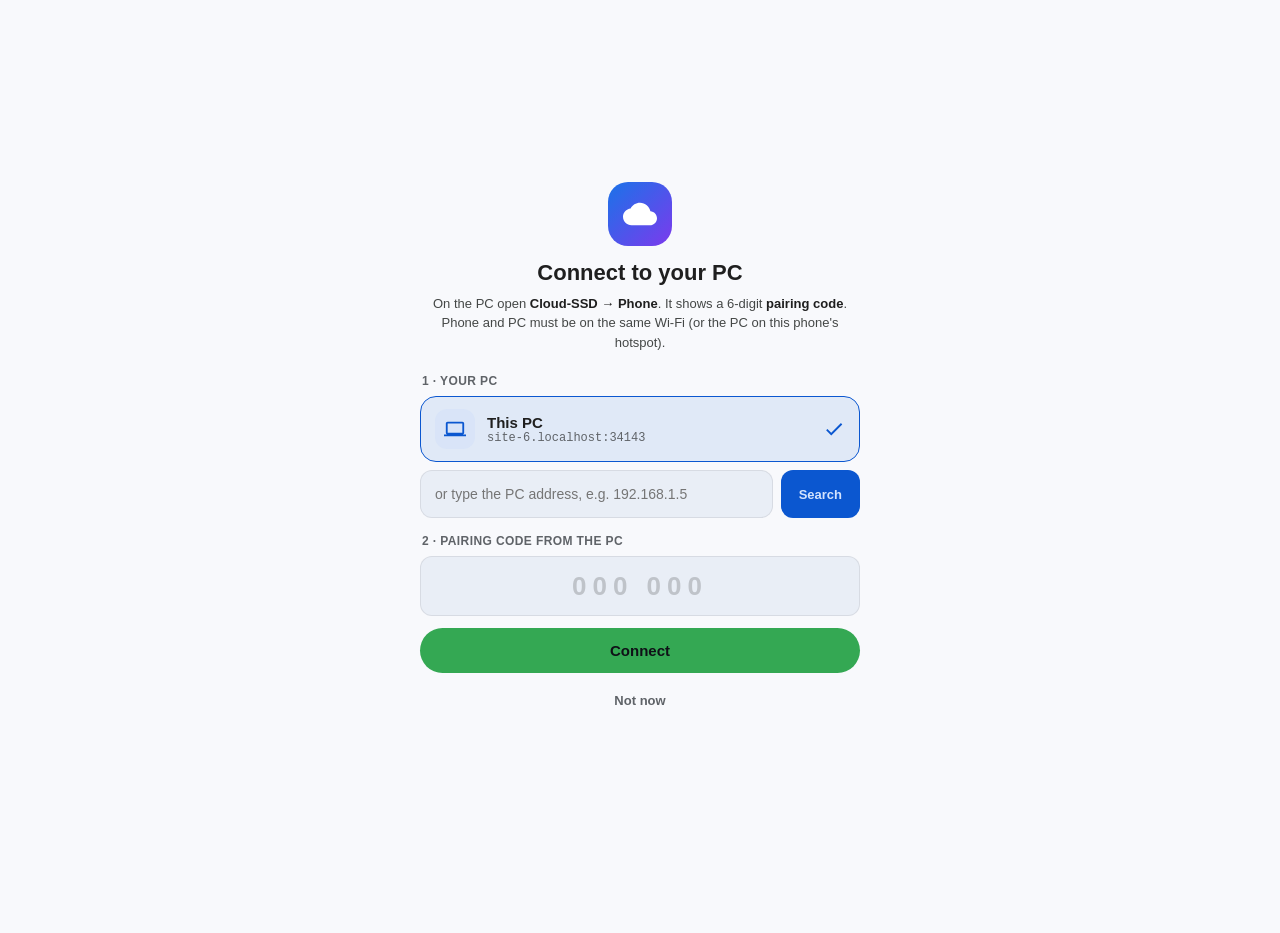
==== commit d58e3644: "feat: phone app 0.10, Space & RAM, Tailscale setup, game streaming, CloudSSD rename - Rename project" ====
--- a/mobile-android/src/main/assets/index.html
+++ b/mobile-android/src/main/assets/index.html
@@ -2,11 +2,12 @@
 <html lang="en">
 <head>
   <meta charset="UTF-8">
-  <meta name="viewport" content="width=device-width, initial-scale=1.0, maximum-scale=1.0, user-scalable=no, viewport-fit=cover">
+  <meta name="viewport" content="width=device-width, initial-scale=1.0, viewport-fit=cover">
   <title>Cloud-SSD</title>
 
   <!-- PWA Meta Tags -->
-  <meta name="theme-color" content="#121316">
+  <meta name="theme-color" content="#121316" media="(prefers-color-scheme: dark)">
+  <meta name="theme-color" content="#F8F9FC" media="(prefers-color-scheme: light)">
   <meta name="apple-mobile-web-app-capable" content="yes">
   <meta name="apple-mobile-web-app-status-bar-style" content="black-translucent">
   <meta name="description" content="Cloud-SSD phone companion: browse cloud drives, send files to the PC, live storage and gaming HUD">
@@ -15,7 +16,7 @@
   <link rel="icon" type="image/svg+xml" href="icon-192.svg">
   <link rel="apple-touch-icon" href="icon-192.svg">
 
-  <link rel="stylesheet" href="app.css?v=0.8.0">
+  <link rel="stylesheet" href="app.css?v=0.10.0">
 </head>
 <body>
 
@@ -52,6 +53,10 @@
       <div class="section-header">
         <div class="section-title">Cloud SSD <span class="count-badge" id="search-cloud-count">0</span></div>
         <div class="section-action" id="search-cloud-where"></div>
+      </div>
+      <div class="transfer-chips-row search-scope-row" id="search-scope-row">
+        <button class="transfer-chip" data-act="search-scope" data-scope="folder">This folder</button>
+        <button class="transfer-chip" data-act="search-scope" data-scope="all">All cloud drives</button>
       </div>
       <div id="search-cloud-results" class="ssd-items-container list-view flush"></div>
     </div>
@@ -135,6 +140,31 @@
           <div class="hw-widget-label">PC Drives</div>
           <div class="hw-widget-val" id="hw-pc-drives-val">—</div>
           <div class="hw-widget-bar"><div class="hw-widget-bar-fill pc" id="hw-pc-bar" style="width: 0%;"></div></div>
+        </div>
+
+        <!-- The PC's own RAM and Windows disk, live from the PC (its last numbers when it is off) -->
+        <div class="hw-widget-card" data-act="open-space" data-device="pc" data-tab="ram">
+          <div class="hw-widget-top">
+            <div class="hw-icon-box ram-icon">
+              <svg viewBox="0 0 24 24"><path d="M2 9v2h2v2H2v2h2v2H2v2h2c0 1.1.9 2 2 2h12c1.1 0 2-.9 2-2h2v-2h-2v-2h2v-2h-2V9h2V7h-2c0-1.1-.9-2-2-2H6c-1.1 0-2 .9-2 2H2v2h2zm4-2h12v12H6V7zm3 2h6v6H9V9z"/></svg>
+            </div>
+            <span class="hw-badge" id="hw-pcram-pct">—</span>
+          </div>
+          <div class="hw-widget-label">PC RAM</div>
+          <div class="hw-widget-val" id="hw-pcram-val">—</div>
+          <div class="hw-widget-bar"><div class="hw-widget-bar-fill" id="hw-pcram-bar" style="width: 0%;"></div></div>
+        </div>
+
+        <div class="hw-widget-card" data-act="open-space" data-device="pc" data-tab="overview">
+          <div class="hw-widget-top">
+            <div class="hw-icon-box pc-icon">
+              <svg viewBox="0 0 24 24"><path d="M6 2h12a2 2 0 0 1 2 2v16a2 2 0 0 1-2 2H6a2 2 0 0 1-2-2V4a2 2 0 0 1 2-2zm6 4a5 5 0 1 0 0 10 5 5 0 0 0 0-10zm0 3a2 2 0 1 1 0 4 2 2 0 0 1 0-4zM7 18v2h2v-2H7z"/></svg>
+            </div>
+            <span class="hw-badge" id="hw-pcdisk-free">—</span>
+          </div>
+          <div class="hw-widget-label">PC Storage</div>
+          <div class="hw-widget-val" id="hw-pcdisk-val">—</div>
+          <div class="hw-widget-bar"><div class="hw-widget-bar-fill pc" id="hw-pcdisk-bar" style="width: 0%;"></div></div>
         </div>
       </div>
     </div>
@@ -334,6 +364,12 @@
         </button>
         <div class="ssd-path-text breadcrumbs" id="ssd-breadcrumbs-path"></div>
         <div class="ssd-view-controls">
+          <button class="ssd-icon-btn" data-act="ssd-select" title="Select several" id="ssd-select-btn">
+            <svg viewBox="0 0 24 24"><path d="M3 5h2V3c-1.1 0-2 .9-2 2zm0 8h2v-2H3v2zm4 8h2v-2H7v2zM3 9h2V7H3v2zm10-6h-2v2h2V3zm6 0v2h2c0-1.1-.9-2-2-2zM5 21v-2H3c0 1.1.9 2 2 2zm-2-4h2v-2H3v2zM9 3H7v2h2V3zm2 18h2v-2h-2v2zm8-8h2v-2h-2v2zm0 8c1.1 0 2-.9 2-2h-2v2zm0-12h2V7h-2v2zm0 8h2v-2h-2v2zm-4 4h2v-2h-2v2zm0-16h2V3h-2v2zM7 17h10V7H7v10zm2-8h6v6H9V9z"/></svg>
+          </button>
+          <button class="ssd-icon-btn" data-act="fs-menu" title="New folder / upload here">
+            <svg viewBox="0 0 24 24"><path d="M19 13h-6v6h-2v-6H5v-2h6V5h2v6h6v2z"/></svg>
+          </button>
           <button class="ssd-icon-btn" data-act="ssd-refresh" title="Refresh" id="ssd-refresh-btn">
             <svg viewBox="0 0 24 24"><path d="M17.65 6.35C16.2 4.9 14.21 4 12 4c-4.42 0-7.99 3.58-7.99 8s3.57 8 7.99 8c3.73 0 6.84-2.55 7.73-6h-2.08c-.82 2.33-3.04 4-5.65 4-3.31 0-6-2.69-6-6s2.69-6 6-6c1.66 0 3.14.69 4.22 1.78L13 11h7V4l-2.35 2.35z"/></svg>
           </button>
@@ -346,6 +382,7 @@
         </div>
       </div>
     </div>
+    <div class="ssd-drive-note" id="ssd-drive-note" style="display: none;">PC is off — your files come straight from Google Drive</div>
     <div class="ssd-items-container list-view" id="ssd-items-container"></div>
   </main>
 
@@ -410,6 +447,16 @@
     <span id="phone-select-count">0 selected</span>
     <button class="select-bar-btn" data-act="phone-select-cancel">Cancel</button>
     <button class="select-bar-btn primary" data-act="phone-select-send">Send to PC</button>
+  </div>
+
+  <!-- Selection bar for "Select" mode on a cloud drive -->
+  <div id="ssd-select-bar" class="select-bar ssd-select-bar" style="display: none;">
+    <span id="ssd-select-count">0 selected</span>
+    <button class="select-bar-btn" data-act="ssd-select-all">All</button>
+    <button class="select-bar-btn" data-act="ssd-bulk" data-what="download">Save</button>
+    <button class="select-bar-btn" data-act="ssd-bulk" data-what="move">Move</button>
+    <button class="select-bar-btn danger" data-act="ssd-bulk" data-what="delete">Delete</button>
+    <button class="select-bar-btn primary" data-act="ssd-select-cancel">Done</button>
   </div>
 
   <!-- Running transfer, visible on every tab -->
@@ -515,6 +562,7 @@
           <button class="modal-btn-sm" data-act="save-address">Save</button>
         </div>
         <div class="conn-fold-actions">
+          <button class="drive-btn browse" data-act="open-settings">Settings</button>
           <button class="drive-btn browse" data-act="find-pc">Find my PC again</button>
           <button class="drive-btn unmount" data-act="unpair">Unpair this phone</button>
         </div>
@@ -563,7 +611,16 @@
         <video id="native-video-player" class="video-view" controls playsinline></video>
       </div>
       <div id="viewer-section-image" class="viewer-section" style="display: none;">
-        <div class="image-viewer-wrap"><img id="viewer-image-elem" alt="" class="viewer-img"></div>
+        <div class="image-viewer-wrap gallery-stage" id="gallery-stage"><img id="viewer-image-elem" alt="" class="viewer-img" draggable="false"></div>
+        <div class="gallery-bar">
+          <button class="viewer-btn-icon" data-act="gallery-prev" title="Previous"><svg viewBox="0 0 24 24"><path d="M15.41 7.41L14 6l-6 6 6 6 1.41-1.41L10.83 12z"/></svg></button>
+          <span id="gallery-count"></span>
+          <button class="viewer-btn-icon" data-act="gallery-next" title="Next"><svg viewBox="0 0 24 24"><path d="M10 6L8.59 7.41 13.17 12l-4.58 4.59L10 18l6-6z"/></svg></button>
+        </div>
+      </div>
+      <div id="viewer-section-pdf" class="viewer-section" style="display: none;">
+        <div class="pdf-status" id="pdf-status">Opening…</div>
+        <div class="pdf-pages" id="pdf-pages"></div>
       </div>
       <div id="viewer-section-audio" class="viewer-section" style="display: none;">
         <div class="audio-viewer-card">
@@ -729,6 +786,7 @@
           <div class="conn-modal-title">Transfers</div>
           <div class="conn-modal-sub" id="transfers-sub">Between this phone and the PC</div>
         </div>
+        <button class="drive-btn browse transfers-clear-btn" data-act="transfers-clear">Clear</button>
         <button class="conn-modal-close" data-act="sheet-close-btn">
           <svg viewBox="0 0 24 24"><path d="M19 6.41L17.59 5 12 10.59 6.41 5 5 6.41 10.59 12 5 17.59 6.41 19 12 13.41 17.59 19 19 17.59 13.41 12z"/></svg>
         </button>
@@ -739,6 +797,7 @@
         <button class="transfer-chip" data-act="transfers-filter" data-filter="upload">Sent to PC</button>
         <button class="transfer-chip" data-act="transfers-filter" data-filter="download">Saved to phone</button>
         <button class="transfer-chip" data-act="transfers-filter" data-filter="stream">Streamed</button>
+        <button class="transfer-chip" data-act="transfers-filter" data-filter="offload">Space saver</button>
       </div>
       <div id="transfers-modal-list" class="transfers-history-cards"></div>
     </div>
@@ -752,6 +811,54 @@
       <div class="m3-drag-handle"></div>
       <div class="sheet-subtitle">Sort by</div>
       <div class="m3-sheet-list" id="sort-options"></div>
+    </div>
+  </div>
+
+  <!-- ============================================================= -->
+  <!-- SHEET: settings (this phone, the PC's switches, Google, look) -->
+  <!-- ============================================================= -->
+  <div id="settings-modal" class="modal-backdrop sheet" data-act="sheet-close">
+    <div class="connection-modal-sheet">
+      <div class="m3-drag-handle"></div>
+      <div class="conn-modal-header">
+        <div class="conn-modal-icon-wrap">
+          <svg viewBox="0 0 24 24"><path d="M19.14 12.94c.04-.3.06-.61.06-.94 0-.32-.02-.64-.07-.94l2.03-1.58a.49.49 0 0 0 .12-.61l-1.92-3.32a.488.488 0 0 0-.59-.22l-2.39.96c-.5-.38-1.03-.7-1.62-.94l-.36-2.54a.484.484 0 0 0-.48-.41h-3.84c-.24 0-.43.17-.47.41l-.36 2.54c-.59.24-1.13.57-1.62.94l-2.39-.96c-.22-.08-.47 0-.59.22L2.74 8.87c-.12.21-.08.47.12.61l2.03 1.58c-.05.3-.09.63-.09.94s.02.64.07.94l-2.03 1.58a.49.49 0 0 0-.12.61l1.92 3.32c.12.22.37.29.59.22l2.39-.96c.5.38 1.03.7 1.62.94l.36 2.54c.05.24.24.41.48.41h3.84c.24 0 .44-.17.47-.41l.36-2.54c.59-.24 1.13-.56 1.62-.94l2.39.96c.22.08.47 0 .59-.22l1.92-3.32c.12-.22.07-.47-.12-.61l-2.01-1.58zM12 15.6c-1.98 0-3.6-1.62-3.6-3.6s1.62-3.6 3.6-3.6 3.6 1.62 3.6 3.6-1.62 3.6-3.6 3.6z"/></svg>
+        </div>
+        <div class="conn-modal-header-info">
+          <div class="conn-modal-title">Settings</div>
+          <div class="conn-modal-sub" id="settings-sub">This phone and the PC</div>
+        </div>
+        <button class="conn-modal-close" data-act="sheet-close-btn">
+          <svg viewBox="0 0 24 24"><path d="M19 6.41L17.59 5 12 10.59 6.41 5 5 6.41 10.59 12 5 17.59 6.41 19 12 13.41 17.59 19 19 17.59 13.41 12z"/></svg>
+        </button>
+      </div>
+      <div id="settings-body"></div>
+    </div>
+  </div>
+
+  <!-- ============================================================= -->
+  <!-- SHEET: details of one file or folder                          -->
+  <!-- ============================================================= -->
+  <div id="details-sheet" class="m3-bottom-sheet-backdrop" data-act="sheet-close">
+    <div class="m3-bottom-sheet">
+      <div class="m3-drag-handle"></div>
+      <div class="m3-sheet-file-header">
+        <div class="m3-sheet-file-icon" id="details-icon"></div>
+        <div class="m3-sheet-file-details">
+          <div class="m3-sheet-file-name" id="details-name"></div>
+          <div class="m3-sheet-file-meta" id="details-kind"></div>
+        </div>
+      </div>
+      <div class="details-rows" id="details-rows"></div>
+    </div>
+  </div>
+
+  <!-- A simple list of choices (game save actions and the like) -->
+  <div id="choice-sheet" class="m3-bottom-sheet-backdrop" data-act="sheet-close">
+    <div class="m3-bottom-sheet">
+      <div class="m3-drag-handle"></div>
+      <div class="sheet-subtitle" id="choice-title"></div>
+      <div class="m3-sheet-list" id="choice-list"></div>
     </div>
   </div>
 
@@ -769,6 +876,9 @@
 
   <div id="toast" class="toast"></div>
 
-  <script src="app.js?v=0.8.0"></script>
+  <script src="fs.js?v=0.10.0"></script>
+  <script src="space.js?v=0.10.0"></script>
+  <script src="stream.js?v=0.10.0"></script>
+  <script src="app.js?v=0.10.0"></script>
 </body>
 </html>
--- a/mobile-android/src/main/assets/app.css
+++ b/mobile-android/src/main/assets/app.css
@@ -36,6 +36,64 @@
   --cat-safe-fg: #D3BBFF;
   --cat-starred-bg: #4A3E00;
   --cat-starred-fg: #FDD663;
+
+  /* Theme tokens used across the page (dark values; the light theme below redefines them). */
+  color-scheme: dark;
+  --ink: 255 255 255;            /* overlays: rgb(var(--ink) / 0.08) */
+  --surface-rgb: 30 31 36;       /* frosted bars: rgb(var(--surface-rgb) / 0.95) */
+  --on-primary: #062E6F;
+  --success: #6DD58C;
+  --warning: #FDD663;
+  --error: #F2B8B5;
+  --info: #78D9EC;
+  --hero-1: #1E1B4B;
+  --hero-2: #0F172A;
+  --card-1: #1C2738;
+  --card-2: #18202C;
+  --code-bg: #111418;
+  --shadow: rgba(0, 0, 0, 0.5);
+}
+
+/* Light theme: the phone's setting (System), or chosen in Settings (data-theme on <html>). */
+:root[data-theme="light"] {
+  color-scheme: light;
+  --md-sys-color-background: #F8F9FC;
+  --md-sys-color-surface: #FFFFFF;
+  --md-sys-color-surface-variant: #E9EEF6;
+  --md-sys-color-surface-container: #F0F4F9;
+  --md-sys-color-on-background: #1F1F1F;
+  --md-sys-color-on-surface: #1F1F1F;
+  --md-sys-color-on-surface-variant: #444746;
+  --md-sys-color-primary: #0B57D0;
+  --md-sys-color-primary-container: #D3E3FD;
+  --md-sys-color-on-primary-container: #041E49;
+  --md-sys-color-secondary-container: #C2E7FF;
+  --md-sys-color-on-secondary-container: #001D35;
+  --md-sys-color-outline: #747775;
+  --md-sys-color-outline-variant: #C4C7C5;
+  --dim: #5F6368;
+  --divider: rgba(0, 0, 0, 0.08);
+  --cat-downloads-bg: #D3E3FD; --cat-downloads-fg: #0842A0;
+  --cat-images-bg: #FFD8E4; --cat-images-fg: #8C1D18;
+  --cat-videos-bg: #F9DEDC; --cat-videos-fg: #8C1D18;
+  --cat-audio-bg: #FFF0C2; --cat-audio-fg: #6B5300;
+  --cat-docs-bg: #C2EFF7; --cat-docs-fg: #004F58;
+  --cat-apps-bg: #C4EED0; --cat-apps-fg: #0F5223;
+  --cat-safe-bg: #E8DEF8; --cat-safe-fg: #381E72;
+  --cat-starred-bg: #FFF0C2; --cat-starred-fg: #6B5300;
+  --ink: 0 0 0;
+  --surface-rgb: 255 255 255;
+  --on-primary: #FFFFFF;
+  --success: #146C2E;
+  --warning: #7A5900;
+  --error: #B3261E;
+  --info: #00677D;
+  --hero-1: #E8EEFF;
+  --hero-2: #F3F6FC;
+  --card-1: #EEF3FB;
+  --card-2: #F7F9FD;
+  --code-bg: #F1F3F4;
+  --shadow: rgba(0, 0, 0, 0.18);
 }
 
 * {
@@ -74,7 +132,7 @@
   align-items: center;
   padding: 0 8px 0 16px;
   box-shadow: 0 1px 3px rgba(0, 0, 0, 0.4);
-  border: 1px solid rgba(255, 255, 255, 0.05);
+  border: 1px solid rgb(var(--ink) / 0.05);
   transition: all 0.2s ease;
 }
 
@@ -179,7 +237,7 @@
 
 /* Mini HUD Banner */
 .mini-hud-banner {
-  background: linear-gradient(135deg, #1E1B4B, #0F172A);
+  background: linear-gradient(135deg, var(--hero-1), var(--hero-2));
   border: 1px solid #6366F1;
   border-radius: 16px;
   padding: 12px 16px;
@@ -492,7 +550,7 @@
 
 .storage-bar-fill {
   height: 100%;
-  background: linear-gradient(90deg, #A8C7FA, #7C3AED);
+  background: linear-gradient(90deg, var(--md-sys-color-primary), #7C3AED);
   border-radius: 4px;
   transition: width 0.3s ease;
 }
@@ -738,7 +796,7 @@
 }
 
 .m3-file-btn:active {
-  background: rgba(255, 255, 255, 0.12);
+  background: rgb(var(--ink) / 0.12);
 }
 
 .m3-file-btn svg {
@@ -778,10 +836,10 @@
 .m3-bottom-sheet {
   width: 100%;
   max-width: 560px;
-  background: #1E1F24;
+  background: var(--md-sys-color-surface);
   border-radius: 28px 28px 0 0;
   padding: 12px 20px 32px 20px;
-  border-top: 1px solid rgba(255, 255, 255, 0.08);
+  border-top: 1px solid rgb(var(--ink) / 0.08);
   box-shadow: 0 -8px 24px rgba(0, 0, 0, 0.6);
   transform: translateY(100%);
   transition: transform 0.25s cubic-bezier(0, 0, 0.2, 1);
@@ -795,7 +853,7 @@
   width: 36px;
   height: 4px;
   border-radius: 2px;
-  background: rgba(255, 255, 255, 0.3);
+  background: rgb(var(--ink) / 0.3);
   margin: 0 auto 16px auto;
 }
 
@@ -941,8 +999,8 @@
    7. CLEAN SCREEN (Google Files Style)
 ------------------------------------------------------------- */
 .clean-hero-card {
-  background: linear-gradient(135deg, #1C2738, #18202C);
-  border: 1px solid #2B3A4F;
+  background: linear-gradient(135deg, var(--card-1), var(--card-2));
+  border: 1px solid var(--md-sys-color-outline-variant);
   border-radius: 20px;
   padding: 20px;
   margin-bottom: 18px;
@@ -951,7 +1009,7 @@
 .clean-hero-badge {
   font-size: 11px;
   font-weight: 700;
-  color: #A8C7FA;
+  color: var(--md-sys-color-primary);
   letter-spacing: 0.8px;
   text-transform: uppercase;
   margin-bottom: 8px;
@@ -982,7 +1040,7 @@
   border-radius: 12px;
   padding: 10px;
   text-align: center;
-  border: 1px solid rgba(255, 255, 255, 0.05);
+  border: 1px solid rgb(var(--ink) / 0.05);
 }
 
 .clean-stat-val {
@@ -1041,8 +1099,8 @@
 }
 
 .clean-action-btn {
-  background: #A8C7FA;
-  color: #042E6F;
+  background: var(--md-sys-color-primary);
+  color: var(--on-primary);
   border: none;
   font-weight: 700;
   font-size: 13px;
@@ -1270,8 +1328,8 @@
   width: 56px;
   height: 56px;
   border-radius: 16px;
-  background: #A8C7FA;
-  color: #042E6F;
+  background: var(--md-sys-color-primary);
+  color: var(--on-primary);
   border: none;
   display: flex;
   align-items: center;
@@ -1371,7 +1429,7 @@
   width: 100%;
   height: 44px;
   background: var(--md-sys-color-primary);
-  color: #042E6F;
+  color: var(--on-primary);
   border: none;
   border-radius: 22px;
   font-weight: 700;
@@ -1391,7 +1449,7 @@
   bottom: 88px;
   left: 50%;
   transform: translateX(-50%) translateY(20px);
-  background: #E3E2E6;
+  background: var(--md-sys-color-on-surface);
   color: #1A1C1E;
   padding: 10px 20px;
   border-radius: 24px;
@@ -1450,7 +1508,7 @@
 }
 
 .viewer-btn-icon:active {
-  background: rgba(255, 255, 255, 0.1);
+  background: rgb(var(--ink) / 0.1);
 }
 
 .viewer-btn-icon svg {
@@ -1524,7 +1582,7 @@
   height: 80px;
   border-radius: 50%;
   background: rgba(251, 188, 4, 0.15);
-  color: #FDD663;
+  color: var(--warning);
   display: flex;
   align-items: center;
   justify-content: center;
@@ -1563,7 +1621,7 @@
   width: 100%;
   max-height: 60vh;
   overflow-y: auto;
-  background: #111418;
+  background: var(--code-bg);
   border-radius: 12px;
   border: 1px solid var(--divider);
   padding: 12px;
@@ -1573,7 +1631,7 @@
   font-family: ui-monospace, SFMono-Regular, Consolas, 'Liberation Mono', Menlo, monospace;
   font-size: 12px;
   line-height: 1.5;
-  color: #C4C7C5;
+  color: var(--md-sys-color-on-surface-variant);
   white-space: pre-wrap;
   word-break: break-all;
   margin: 0;
@@ -1630,7 +1688,7 @@
   height: 44px;
   border-radius: 22px;
   background: var(--md-sys-color-primary);
-  color: #042E6F;
+  color: var(--on-primary);
   border: none;
   font-weight: 600;
   font-size: 14px;
@@ -1705,7 +1763,7 @@
   height: 36px;
   border-radius: 10px;
   background: rgba(66, 133, 244, 0.18);
-  color: #A8C7FA;
+  color: var(--md-sys-color-primary);
   display: flex;
   align-items: center;
   justify-content: center;
@@ -1726,7 +1784,7 @@
 .dl-progress-title {
   font-size: 13.5px;
   font-weight: 600;
-  color: #E3E2E6;
+  color: var(--md-sys-color-on-surface);
   white-space: nowrap;
   overflow: hidden;
   text-overflow: ellipsis;
@@ -1734,7 +1792,7 @@
 
 .dl-progress-stats {
   font-size: 11.5px;
-  color: #A8C7FA;
+  color: var(--md-sys-color-primary);
   font-weight: 500;
   margin-top: 2px;
 }
@@ -1761,7 +1819,7 @@
 .dl-progress-bar-track {
   height: 4px;
   border-radius: 2px;
-  background: rgba(255, 255, 255, 0.08);
+  background: rgb(var(--ink) / 0.08);
   margin-top: 10px;
   overflow: hidden;
 }
@@ -1778,7 +1836,7 @@
 
 .download-progress-card.complete .dl-progress-icon-box {
   background: rgba(52, 168, 83, 0.2);
-  color: #6DD58C;
+  color: var(--success);
 }
 
 .count-badge {
@@ -1843,7 +1901,7 @@
 
 .transfer-card-item:active {
   transform: scale(0.985);
-  background: rgba(255, 255, 255, 0.06);
+  background: rgb(var(--ink) / 0.06);
 }
 
 .tc-left {
@@ -1906,12 +1964,12 @@
 
 .tc-dir-badge.received {
   background: rgba(52, 168, 83, 0.18);
-  color: #6DD58C;
+  color: var(--success);
 }
 
 .tc-dir-badge.sent {
   background: rgba(66, 133, 244, 0.18);
-  color: #A8C7FA;
+  color: var(--md-sys-color-primary);
 }
 
 .tc-dir-badge.stream {
@@ -1995,22 +2053,22 @@
 
 .hw-icon-box.ram-icon {
   background: rgba(168, 199, 250, 0.14);
-  color: #A8C7FA;
+  color: var(--md-sys-color-primary);
 }
 
 .hw-icon-box.storage-icon {
   background: rgba(251, 188, 4, 0.14);
-  color: #FDD663;
+  color: var(--warning);
 }
 
 .hw-icon-box.ssd-icon {
   background: rgba(52, 168, 83, 0.14);
-  color: #6DD58C;
+  color: var(--success);
 }
 
 .hw-icon-box.pc-icon {
   background: rgba(194, 231, 255, 0.14);
-  color: #78D9EC;
+  color: var(--info);
 }
 
 .hw-badge {
@@ -2018,13 +2076,13 @@
   font-weight: 600;
   padding: 3px 8px;
   border-radius: 12px;
-  background: rgba(255, 255, 255, 0.08);
+  background: rgb(var(--ink) / 0.08);
   color: var(--md-sys-color-on-surface-variant);
 }
 
 .hw-badge.online {
   background: rgba(52, 168, 83, 0.18);
-  color: #6DD58C;
+  color: var(--success);
 }
 
 .hw-widget-label {
@@ -2046,7 +2104,7 @@
 
 .hw-widget-bar {
   height: 5px;
-  background: rgba(255, 255, 255, 0.08);
+  background: rgb(var(--ink) / 0.08);
   border-radius: 4px;
   overflow: hidden;
 }
@@ -2054,25 +2112,25 @@
 .hw-widget-bar-fill {
   height: 100%;
   border-radius: 4px;
-  background: #A8C7FA;
+  background: var(--md-sys-color-primary);
   transition: width 0.3s ease;
 }
 
 .hw-widget-bar-fill.storage {
-  background: #FDD663;
+  background: var(--warning);
 }
 
 .hw-widget-bar-fill.ssd {
-  background: #6DD58C;
+  background: var(--success);
 }
 
 .hw-widget-bar-fill.pc {
-  background: #78D9EC;
+  background: var(--info);
 }
 
 /* 2. PC Connection Banner Card with Disconnect / Connect Button */
 .pc-connection-banner-card {
-  background: linear-gradient(135deg, rgba(8, 66, 160, 0.28) 0%, rgba(30, 31, 36, 0.95) 100%);
+  background: linear-gradient(135deg, rgba(8, 66, 160, 0.28) 0%, rgb(var(--surface-rgb) / 0.95) 100%);
   border: 1px solid rgba(168, 199, 250, 0.22);
   border-radius: 20px;
   padding: 16px;
@@ -2097,7 +2155,7 @@
   height: 44px;
   border-radius: 14px;
   background: rgba(168, 199, 250, 0.16);
-  color: #A8C7FA;
+  color: var(--md-sys-color-primary);
   display: flex;
   align-items: center;
   justify-content: center;
@@ -2171,18 +2229,18 @@
   font-weight: 600;
   padding: 2px 7px;
   border-radius: 10px;
-  background: rgba(255, 255, 255, 0.08);
+  background: rgb(var(--ink) / 0.08);
   color: var(--md-sys-color-on-surface-variant);
 }
 
 .pc-conn-pill.speed {
   background: rgba(251, 188, 4, 0.16);
-  color: #FDD663;
+  color: var(--warning);
 }
 
 .pc-conn-pill.ping {
   background: rgba(52, 168, 83, 0.16);
-  color: #6DD58C;
+  color: var(--success);
 }
 
 .pc-conn-actions {
@@ -2205,7 +2263,7 @@
 
 .pc-conn-toggle-btn.disconnect {
   background: rgba(234, 67, 53, 0.18);
-  color: #F2B8B5;
+  color: var(--error);
   border: 1px solid rgba(234, 67, 53, 0.35);
 }
 
@@ -2223,7 +2281,7 @@
   width: 34px;
   height: 34px;
   border-radius: 50%;
-  background: rgba(255, 255, 255, 0.08);
+  background: rgb(var(--ink) / 0.08);
   border: none;
   color: var(--dim);
   display: flex;
@@ -2280,7 +2338,7 @@
 
 .quick-chip-btn.primary {
   background: rgba(66, 133, 244, 0.2);
-  color: #A8C7FA;
+  color: var(--md-sys-color-primary);
   border-color: rgba(66, 133, 244, 0.4);
 }
 
@@ -2319,7 +2377,7 @@
   width: 44px;
   height: 44px;
   border-radius: 12px;
-  background: rgba(255, 255, 255, 0.06);
+  background: rgb(var(--ink) / 0.06);
   display: flex;
   align-items: center;
   justify-content: center;
@@ -2350,7 +2408,7 @@
 /* 5. Phone Permission Banner */
 .phone-permission-card {
   margin: 12px 16px 0 16px;
-  background: linear-gradient(135deg, rgba(234, 67, 53, 0.18), rgba(30, 31, 36, 0.95));
+  background: linear-gradient(135deg, rgba(234, 67, 53, 0.18), rgb(var(--surface-rgb) / 0.95));
   border: 1px solid rgba(234, 67, 53, 0.35);
   border-radius: 18px;
   padding: 14px 16px;
@@ -2364,7 +2422,7 @@
   height: 40px;
   border-radius: 12px;
   background: rgba(234, 67, 53, 0.2);
-  color: #F2B8B5;
+  color: var(--error);
   display: flex;
   align-items: center;
   justify-content: center;
@@ -2384,7 +2442,7 @@
 .perm-card-title {
   font-size: 14px;
   font-weight: 700;
-  color: #F2B8B5;
+  color: var(--error);
 }
 
 .perm-card-sub {
@@ -2458,7 +2516,7 @@
   padding: 6px 14px;
   border-radius: 16px;
   border: 1px solid var(--divider);
-  background: rgba(255, 255, 255, 0.08);
+  background: rgb(var(--ink) / 0.08);
   color: var(--md-sys-color-primary);
   font-size: 12px;
   font-weight: 600;
@@ -2541,7 +2599,7 @@
 .storage-usage-free {
   font-size: 12.5px;
   font-weight: 600;
-  color: #6DD58C;
+  color: var(--success);
 }
 
 .storage-segmented-bar {
@@ -2549,7 +2607,7 @@
   height: 8px;
   border-radius: 6px;
   overflow: hidden;
-  background: rgba(255, 255, 255, 0.08);
+  background: rgb(var(--ink) / 0.08);
   margin-bottom: 12px;
   gap: 2px;
 }
@@ -2560,10 +2618,10 @@
 }
 
 .seg-images { background: #FFD8E4; }
-.seg-videos { background: #F2B8B5; }
-.seg-audio { background: #FDD663; }
-.seg-docs { background: #78D9EC; }
-.seg-other { background: #8E918F; }
+.seg-videos { background: var(--error); }
+.seg-audio { background: var(--warning); }
+.seg-docs { background: var(--info); }
+.seg-other { background: var(--dim); }
 
 .storage-legend-row {
   display: flex;
@@ -2587,10 +2645,10 @@
 }
 
 .legend-dot.img { background: #FFD8E4; }
-.legend-dot.vid { background: #F2B8B5; }
-.legend-dot.aud { background: #FDD663; }
-.legend-dot.doc { background: #78D9EC; }
-.legend-dot.oth { background: #8E918F; }
+.legend-dot.vid { background: var(--error); }
+.legend-dot.aud { background: var(--warning); }
+.legend-dot.doc { background: var(--info); }
+.legend-dot.oth { background: var(--dim); }
 
 /* 9. Phone Folders List */
 .phone-folders-list {
@@ -2622,7 +2680,7 @@
   height: 38px;
   border-radius: 10px;
   background: rgba(168, 199, 250, 0.12);
-  color: #A8C7FA;
+  color: var(--md-sys-color-primary);
   display: flex;
   align-items: center;
   justify-content: center;
@@ -2688,7 +2746,7 @@
   width: 36px;
   height: 36px;
   border-radius: 10px;
-  background: rgba(255, 255, 255, 0.06);
+  background: rgb(var(--ink) / 0.06);
   display: flex;
   align-items: center;
   justify-content: center;
@@ -2727,7 +2785,7 @@
   border-radius: 14px;
   background: rgba(66, 133, 244, 0.15);
   border: none;
-  color: #A8C7FA;
+  color: var(--md-sys-color-primary);
   font-size: 11.5px;
   font-weight: 600;
   cursor: pointer;
@@ -2838,7 +2896,7 @@
 }
 
 .ssd-icon-btn:active {
-  background: rgba(255, 255, 255, 0.1);
+  background: rgb(var(--ink) / 0.1);
   color: var(--md-sys-color-on-surface);
 }
 
@@ -2859,7 +2917,7 @@
   max-width: 520px;
   border-radius: 28px 28px 0 0;
   padding: 16px 20px 32px 20px;
-  border-top: 1px solid rgba(255, 255, 255, 0.1);
+  border-top: 1px solid rgb(var(--ink) / 0.1);
   box-shadow: 0 -8px 28px rgba(0, 0, 0, 0.6);
   max-height: 90vh;
   overflow-y: auto;
@@ -2880,7 +2938,7 @@
   height: 52px;
   border-radius: 16px;
   background: rgba(168, 199, 250, 0.18);
-  color: #A8C7FA;
+  color: var(--md-sys-color-primary);
   display: flex;
   align-items: center;
   justify-content: center;
@@ -2937,12 +2995,12 @@
 
 .conn-status-tag.connected {
   background: rgba(52, 168, 83, 0.2);
-  color: #6DD58C;
+  color: var(--success);
 }
 
 .conn-status-tag.offline {
   background: rgba(234, 67, 53, 0.2);
-  color: #F2B8B5;
+  color: var(--error);
 }
 
 .conn-modal-close {
@@ -2987,7 +3045,7 @@
 }
 
 .conn-row-val.highlight {
-  color: #6DD58C;
+  color: var(--success);
 }
 
 .conn-row-val.mono {
@@ -3005,7 +3063,7 @@
   padding: 4px 10px;
   border-radius: 12px;
   background: rgba(66, 133, 244, 0.2);
-  color: #A8C7FA;
+  color: var(--md-sys-color-primary);
   border: none;
   font-size: 11px;
   font-weight: 700;
@@ -3029,7 +3087,7 @@
 
 .conn-master-btn.disconnect {
   background: rgba(234, 67, 53, 0.2);
-  color: #F2B8B5;
+  color: var(--error);
   border: 1px solid rgba(234, 67, 53, 0.4);
 }
 
@@ -3067,7 +3125,7 @@
   padding: 8px 18px;
   border-radius: 12px;
   background: var(--md-sys-color-primary);
-  color: #0842A0;
+  color: var(--md-sys-color-primary-container);
   border: none;
   font-weight: 700;
   font-size: 13px;
@@ -3080,8 +3138,8 @@
 }
 
 .conn-fold-sub code {
-  color: #A8C7FA;
-  background: rgba(255, 255, 255, 0.08);
+  color: var(--md-sys-color-primary);
+  background: rgb(var(--ink) / 0.08);
   padding: 2px 6px;
   border-radius: 6px;
 }
@@ -3108,7 +3166,7 @@
   padding: 3px 8px;
   border-radius: 10px;
   background: rgba(52, 168, 83, 0.2);
-  color: #6DD58C;
+  color: var(--success);
   text-transform: uppercase;
 }
 
@@ -3122,7 +3180,7 @@
 .gaming-refresh-btn {
   padding: 6px 12px;
   border-radius: 14px;
-  background: rgba(255, 255, 255, 0.1);
+  background: rgb(var(--ink) / 0.1);
   border: none;
   color: var(--md-sys-color-on-surface);
   font-size: 12px;
@@ -3141,13 +3199,13 @@
   border-radius: 12px;
   padding: 10px 8px;
   text-align: center;
-  border: 1px solid rgba(255, 255, 255, 0.05);
+  border: 1px solid rgb(var(--ink) / 0.05);
 }
 
 .gm-val {
   font-size: 15px;
   font-weight: 800;
-  color: #A8C7FA;
+  color: var(--md-sys-color-primary);
 }
 
 .gm-label {
@@ -3233,7 +3291,7 @@
   max-width: 44px;
   max-height: 44px;
   border-radius: 12px;
-  background: rgba(255, 255, 255, 0.05);
+  background: rgb(var(--ink) / 0.05);
   display: flex;
   align-items: center;
   justify-content: center;
@@ -3242,7 +3300,7 @@
 
 .explorer-item .item-icon.folder-icon {
   background: rgba(168, 199, 250, 0.12);
-  color: #A8C7FA;
+  color: var(--md-sys-color-primary);
 }
 
 .explorer-item .item-icon svg {
@@ -3386,7 +3444,7 @@
 .transfer-icon-box svg {
   width: 24px;
   height: 24px;
-  fill: #A8C7FA;
+  fill: var(--md-sys-color-primary);
 }
 
 .transfer-meta {
@@ -3418,7 +3476,7 @@
 
 .transfer-type-tag.download {
   background: rgba(52, 168, 83, 0.25);
-  color: #6DD58C;
+  color: var(--success);
   border: 1px solid rgba(52, 168, 83, 0.5);
 }
 
@@ -3446,7 +3504,7 @@
 .transfer-progress-track {
   width: 100%;
   height: 8px;
-  background: rgba(255, 255, 255, 0.08);
+  background: rgb(var(--ink) / 0.08);
   border-radius: 4px;
   overflow: hidden;
   position: relative;
@@ -3463,8 +3521,8 @@
 /* PHONE RAM BREAKDOWN SHEET                                     */
 /* ============================================================= */
 .ram-sheet-hero {
-  background: rgba(255, 255, 255, 0.03);
-  border: 1px solid rgba(255, 255, 255, 0.07);
+  background: rgb(var(--ink) / 0.03);
+  border: 1px solid rgb(var(--ink) / 0.07);
   border-radius: 16px;
   padding: 16px;
   margin-bottom: 16px;
@@ -3473,7 +3531,7 @@
 .ram-bar-visual {
   height: 14px;
   border-radius: 7px;
-  background: rgba(255, 255, 255, 0.08);
+  background: rgb(var(--ink) / 0.08);
   display: flex;
   overflow: hidden;
   margin: 12px 0 8px 0;
@@ -3487,7 +3545,7 @@
 .ram-seg.system { background: #A855F7; }
 .ram-seg.apps { background: #0078D4; }
 .ram-seg.cached { background: #34A853; }
-.ram-seg.free { background: rgba(255, 255, 255, 0.15); }
+.ram-seg.free { background: rgb(var(--ink) / 0.15); }
 
 .ram-legend-grid {
   display: grid;
@@ -3516,7 +3574,7 @@
   overflow-y: auto;
   border-radius: 12px;
   background: rgba(0, 0, 0, 0.25);
-  border: 1px solid rgba(255, 255, 255, 0.05);
+  border: 1px solid rgb(var(--ink) / 0.05);
 }
 
 .ram-process-row {
@@ -3524,7 +3582,7 @@
   align-items: center;
   justify-content: space-between;
   padding: 10px 14px;
-  border-bottom: 1px solid rgba(255, 255, 255, 0.04);
+  border-bottom: 1px solid rgb(var(--ink) / 0.04);
 }
 
 .ram-proc-name {
@@ -3548,8 +3606,8 @@
 /* PC DRIVES & MOUNTS MANAGER SHEET                              */
 /* ============================================================= */
 .drive-manager-card {
-  background: rgba(255, 255, 255, 0.03);
-  border: 1px solid rgba(255, 255, 255, 0.08);
+  background: rgb(var(--ink) / 0.03);
+  border: 1px solid rgb(var(--ink) / 0.08);
   border-radius: 16px;
   padding: 14px;
   margin-bottom: 12px;
@@ -3588,7 +3646,7 @@
 
 .drive-conn-badge.mounted {
   background: rgba(52, 168, 83, 0.2);
-  color: #6DD58C;
+  color: var(--success);
 }
 
 .drive-conn-badge.disconnected {
@@ -3646,7 +3704,7 @@
 }
 
 .drive-btn.browse {
-  background: rgba(255, 255, 255, 0.08);
+  background: rgb(var(--ink) / 0.08);
   color: #E2E8F0;
 }
 
@@ -3658,14 +3716,14 @@
   align-items: center;
   gap: 10px;
   padding: 10px 14px;
-  background: rgba(255, 255, 255, 0.04);
-  border: 1px solid rgba(255, 255, 255, 0.06);
+  background: rgb(var(--ink) / 0.04);
+  border: 1px solid rgb(var(--ink) / 0.06);
   border-radius: 12px;
   margin-bottom: 12px;
 }
 
 .phone-back-btn {
-  background: rgba(255, 255, 255, 0.08);
+  background: rgb(var(--ink) / 0.08);
   border: none;
   color: #E2E8F0;
   border-radius: 8px;
@@ -3694,7 +3752,7 @@
   gap: 12px;
   padding: 12px 14px;
   background: rgba(22, 27, 34, 0.85);
-  border: 1px solid rgba(255, 255, 255, 0.05);
+  border: 1px solid rgb(var(--ink) / 0.05);
   border-radius: 14px;
   margin-bottom: 8px;
 }
@@ -3703,7 +3761,7 @@
   width: 40px;
   height: 40px;
   border-radius: 10px;
-  background: rgba(255, 255, 255, 0.05);
+  background: rgb(var(--ink) / 0.05);
   display: flex;
   align-items: center;
   justify-content: center;
@@ -3754,7 +3812,7 @@
 }
 
 .btn-file-action.open {
-  background: rgba(255, 255, 255, 0.1);
+  background: rgb(var(--ink) / 0.1);
   color: #FFFFFF;
 }
 
@@ -3773,10 +3831,10 @@
    or they end up narrower than their neighbours.
    ============================================================= */
 :root {
-  --surface2: #282A2F;
-  --ok: #6DD58C;
-  --warn: #FDD663;
-  --bad: #F2B8B5;
+  --surface2: var(--md-sys-color-surface-variant);
+  --ok: var(--success);
+  --warn: var(--warning);
+  --bad: var(--error);
 }
 
 html { -webkit-text-size-adjust: 100%; }
@@ -3846,7 +3904,7 @@
 .pc-conn-toggle-btn { white-space: nowrap; }
 .pc-conn-title { white-space: normal; line-height: 1.25; }
 .saver-card { border: 1px solid rgba(168, 199, 250, 0.25); background: rgba(22, 27, 34, 0.9); cursor: default; }
-.saver-halo { background: rgba(168, 199, 250, 0.12); color: #A8C7FA; }
+.saver-halo { background: rgba(168, 199, 250, 0.12); color: var(--md-sys-color-primary); }
 .saver-btn { background: #0B57D0; color: #fff; }
 .pc-conn-sub { white-space: normal; display: -webkit-box; -webkit-line-clamp: 2; -webkit-box-orient: vertical; }
 
@@ -3859,28 +3917,28 @@
 .app-handoff-text strong { font-size: 14px; color: var(--md-sys-color-on-surface); }
 .app-handoff-btn {
   display: inline-flex; align-items: center; justify-content: center; padding: 8px 14px; border-radius: 18px; font-size: 12.5px; font-weight: 700;
-  text-decoration: none; color: var(--md-sys-color-primary); border: 1px solid var(--divider); background: rgba(255, 255, 255, 0.06);
-}
-.app-handoff-btn.primary { background: var(--md-sys-color-primary); color: #042E6F; border-color: transparent; }
+  text-decoration: none; color: var(--md-sys-color-primary); border: 1px solid var(--divider); background: rgb(var(--ink) / 0.06);
+}
+.app-handoff-btn.primary { background: var(--md-sys-color-primary); color: var(--on-primary); border-color: transparent; }
 
 /* --- empty states, skeletons, notes --- */
 .empty-block { display: flex; flex-direction: column; align-items: center; text-align: center; gap: 8px; padding: 36px 20px; }
-.empty-block-icon { width: 56px; height: 56px; border-radius: 18px; background: rgba(255, 255, 255, 0.06); display: flex; align-items: center; justify-content: center; color: var(--dim); }
+.empty-block-icon { width: 56px; height: 56px; border-radius: 18px; background: rgb(var(--ink) / 0.06); display: flex; align-items: center; justify-content: center; color: var(--dim); }
 .empty-block-icon svg { width: 28px; height: 28px; fill: currentColor; }
 .empty-block-title { font-size: 15px; font-weight: 700; color: var(--md-sys-color-on-surface); }
 .empty-block-sub { font-size: 12.5px; color: var(--dim); line-height: 1.45; max-width: 300px; word-break: break-word; }
 .empty-block .m3-filled-btn { margin-top: 8px; padding: 0 22px; }
 .recent-empty-card { line-height: 1.45; }
 .skeleton-row { display: flex; align-items: center; gap: 12px; padding: 12px 14px; border-radius: 16px; background: var(--md-sys-color-surface); border: 1px solid var(--divider); margin-bottom: 8px; }
-.skeleton-icon { width: 40px; height: 40px; border-radius: 12px; background: rgba(255, 255, 255, 0.07); animation: skeletonPulse 1.2s infinite ease-in-out; flex-shrink: 0; }
+.skeleton-icon { width: 40px; height: 40px; border-radius: 12px; background: rgb(var(--ink) / 0.07); animation: skeletonPulse 1.2s infinite ease-in-out; flex-shrink: 0; }
 .skeleton-lines { flex: 1; display: flex; flex-direction: column; gap: 8px; }
-.skeleton-lines div { height: 10px; border-radius: 5px; background: rgba(255, 255, 255, 0.07); animation: skeletonPulse 1.2s infinite ease-in-out; }
+.skeleton-lines div { height: 10px; border-radius: 5px; background: rgb(var(--ink) / 0.07); animation: skeletonPulse 1.2s infinite ease-in-out; }
 .skeleton-lines div:last-child { width: 45%; }
 @keyframes skeletonPulse { 0%, 100% { opacity: 0.45; } 50% { opacity: 1; } }
 .list-note { text-align: center; font-size: 11.5px; color: var(--dim); padding: 12px 0 4px 0; }
 .list-more { width: 100%; margin-top: 8px; }
 .spinner {
-  display: inline-block; width: 14px; height: 14px; border-radius: 50%; border: 2px solid rgba(255, 255, 255, 0.25); border-top-color: currentColor;
+  display: inline-block; width: 14px; height: 14px; border-radius: 50%; border: 2px solid rgb(var(--ink) / 0.25); border-top-color: currentColor;
   animation: spin 0.8s linear infinite; margin-right: 8px; vertical-align: -2px; flex-shrink: 0;
 }
 @keyframes spin { to { transform: rotate(360deg); } }
@@ -3892,13 +3950,13 @@
 .transfers-active-list:not(:empty) { margin-bottom: 10px; }
 .xfer-card {
   display: flex; align-items: center; gap: 12px; padding: 12px; border-radius: 16px;
-  background: linear-gradient(135deg, rgba(0, 120, 212, 0.2), rgba(30, 31, 36, 0.95)); border: 1px solid rgba(0, 120, 212, 0.45);
-}
-.xfer-card.download { background: linear-gradient(135deg, rgba(52, 168, 83, 0.18), rgba(30, 31, 36, 0.95)); border-color: rgba(52, 168, 83, 0.45); }
+  background: linear-gradient(135deg, rgba(0, 120, 212, 0.2), rgb(var(--surface-rgb) / 0.95)); border: 1px solid rgba(0, 120, 212, 0.45);
+}
+.xfer-card.download { background: linear-gradient(135deg, rgba(52, 168, 83, 0.18), rgb(var(--surface-rgb) / 0.95)); border-color: rgba(52, 168, 83, 0.45); }
 .xfer-card.done { border-color: rgba(52, 168, 83, 0.6); }
 .xfer-card.failed { background: rgba(234, 67, 53, 0.12); border-color: rgba(234, 67, 53, 0.45); }
 .xfer-card.queued, .xfer-card.cancelled { opacity: 0.75; }
-.xfer-icon { width: 40px; height: 40px; border-radius: 12px; background: rgba(255, 255, 255, 0.08); display: flex; align-items: center; justify-content: center; flex-shrink: 0; color: #A8C7FA; }
+.xfer-icon { width: 40px; height: 40px; border-radius: 12px; background: rgb(var(--ink) / 0.08); display: flex; align-items: center; justify-content: center; flex-shrink: 0; color: var(--md-sys-color-primary); }
 .xfer-card.download .xfer-icon, .xfer-card.done .xfer-icon { color: var(--ok); }
 .xfer-card.failed .xfer-icon { color: var(--bad); }
 .xfer-icon svg { width: 22px; height: 22px; fill: currentColor; }
@@ -3909,14 +3967,14 @@
 .xfer-sub { font-size: 11.5px; color: #94A3B8; margin-top: 6px; white-space: nowrap; overflow: hidden; text-overflow: ellipsis; font-variant-numeric: tabular-nums; }
 .xfer-card.failed .xfer-sub { color: var(--bad); white-space: normal; }
 .xfer-card .transfer-progress-track { height: 6px; }
-.xfer-card.download .transfer-progress-fill, .xfer-card.done .transfer-progress-fill { background: linear-gradient(90deg, #34A853, #6DD58C); }
+.xfer-card.download .transfer-progress-fill, .xfer-card.done .transfer-progress-fill { background: linear-gradient(90deg, #34A853, var(--success)); }
 .xfer-card.failed .transfer-progress-fill { background: #EA4335; }
 .transfer-progress-fill.indeterminate { width: 35% !important; animation: indeterminate 1.2s infinite ease-in-out; }
 @keyframes indeterminate { 0% { margin-left: -35%; } 100% { margin-left: 100%; } }
-.xfer-cancel { width: 32px; height: 32px; border-radius: 50%; border: none; background: rgba(255, 255, 255, 0.08); color: var(--dim); display: flex; align-items: center; justify-content: center; flex-shrink: 0; cursor: pointer; }
+.xfer-cancel { width: 32px; height: 32px; border-radius: 50%; border: none; background: rgb(var(--ink) / 0.08); color: var(--dim); display: flex; align-items: center; justify-content: center; flex-shrink: 0; cursor: pointer; }
 .xfer-cancel svg { width: 16px; height: 16px; fill: currentColor; }
 .transfer-card-item { cursor: pointer; min-width: 0; }
-.tc-icon-wrap { background: rgba(255, 255, 255, 0.06); color: #A8C7FA; }
+.tc-icon-wrap { background: rgb(var(--ink) / 0.06); color: var(--md-sys-color-primary); }
 .tc-icon-wrap.received { color: var(--ok); }
 .tc-icon-wrap.stream { color: #D8B4FE; }
 .tc-icon-wrap.offload { color: var(--warn); }
@@ -3927,13 +3985,13 @@
 .transfer-pill {
   position: fixed; left: 16px; right: 88px; bottom: 96px; z-index: 160; height: 40px; border-radius: 20px; overflow: hidden;
   display: flex; align-items: center; padding: 0 14px; cursor: pointer;
-  background: #1B2B45; border: 1px solid rgba(168, 199, 250, 0.4); box-shadow: 0 4px 14px rgba(0, 0, 0, 0.45);
+  background: var(--md-sys-color-primary-container); border: 1px solid rgba(168, 199, 250, 0.4); box-shadow: 0 4px 14px rgba(0, 0, 0, 0.45);
 }
 .transfer-pill-fill { position: absolute; left: 0; top: 0; bottom: 0; background: rgba(66, 133, 244, 0.35); transition: width 0.3s ease; }
-.transfer-pill-text { position: relative; font-size: 12.5px; font-weight: 600; color: #D3E3FD; white-space: nowrap; overflow: hidden; text-overflow: ellipsis; font-variant-numeric: tabular-nums; }
+.transfer-pill-text { position: relative; font-size: 12.5px; font-weight: 600; color: var(--md-sys-color-on-primary-container); white-space: nowrap; overflow: hidden; text-overflow: ellipsis; font-variant-numeric: tabular-nums; }
 
 /* --- Phone tab --- */
-.sticky-bar { position: sticky; top: 70px; z-index: 80; background: #1A1B20; }
+.sticky-bar { position: sticky; top: 70px; z-index: 80; background: var(--md-sys-color-background); }
 .phone-nav-bar { padding: 8px 10px; gap: 8px; }
 .phone-back-btn { height: 34px; padding: 0 10px; flex-shrink: 0; }
 .phone-back-btn svg { width: 18px; height: 18px; fill: currentColor; }
@@ -3967,12 +4025,12 @@
 .storage-usage-free { font-variant-numeric: tabular-nums; }
 .select-bar {
   position: fixed; left: 12px; right: 12px; bottom: 84px; z-index: 210; display: flex; align-items: center; gap: 8px; padding: 10px 12px 10px 16px;
-  border-radius: 18px; background: #0B3A82; border: 1px solid rgba(168, 199, 250, 0.4); box-shadow: 0 6px 18px rgba(0, 0, 0, 0.5);
-  font-size: 13.5px; font-weight: 700; color: #D3E3FD;
+  border-radius: 18px; background: var(--md-sys-color-primary-container); border: 1px solid rgba(168, 199, 250, 0.4); box-shadow: 0 6px 18px rgba(0, 0, 0, 0.5);
+  font-size: 13.5px; font-weight: 700; color: var(--md-sys-color-on-primary-container);
 }
 .select-bar span { flex: 1; }
-.select-bar-btn { padding: 8px 14px; border-radius: 16px; border: none; background: rgba(255, 255, 255, 0.12); color: #fff; font-weight: 700; font-size: 12.5px; cursor: pointer; }
-.select-bar-btn.primary { background: var(--md-sys-color-primary); color: #042E6F; }
+.select-bar-btn { padding: 8px 14px; border-radius: 16px; border: none; background: rgb(var(--ink) / 0.12); color: #fff; font-weight: 700; font-size: 12.5px; cursor: pointer; }
+.select-bar-btn.primary { background: var(--md-sys-color-primary); color: var(--on-primary); }
 body.selecting .material-fab, body.selecting .transfer-pill { display: none !important; }
 
 /* --- Cloud SSD tab --- */
@@ -3981,19 +4039,19 @@
 .breadcrumbs::-webkit-scrollbar { display: none; }
 .crumb { padding: 4px 6px; border-radius: 8px; white-space: nowrap; cursor: pointer; color: var(--md-sys-color-on-surface-variant); flex-shrink: 0; }
 .crumb:last-child { color: var(--md-sys-color-on-surface); }
-.crumb:active { background: rgba(255, 255, 255, 0.1); }
+.crumb:active { background: rgb(var(--ink) / 0.1); }
 .crumb-sep { color: var(--dim); flex-shrink: 0; }
 .ssd-back-btn.disabled { opacity: 0.3; pointer-events: none; }
 .explorer-item .item-icon svg { fill: currentColor; }
-.explorer-item .item-icon { color: #A8C7FA; }
+.explorer-item .item-icon { color: var(--md-sys-color-primary); }
 .item-icon.kind-images { color: #F48FB1; }
 .item-icon.kind-videos { color: #EF9A9A; }
-.item-icon.kind-audio { color: #FDD663; }
-.item-icon.kind-archive, .item-icon.kind-apk { color: #6DD58C; }
+.item-icon.kind-audio { color: var(--warning); }
+.item-icon.kind-archive, .item-icon.kind-apk { color: var(--success); }
 .item-icon.kind-pdf { color: #F28B82; }
 .m3-sheet-row.chosen { color: var(--md-sys-color-primary); }
 .m3-sheet-row.chosen svg { fill: var(--md-sys-color-primary); }
-.m3-sheet-file-icon { background: rgba(168, 199, 250, 0.12); color: #A8C7FA; }
+.m3-sheet-file-icon { background: rgba(168, 199, 250, 0.12); color: var(--md-sys-color-primary); }
 .m3-sheet-row-sub { white-space: normal; word-break: break-all; display: -webkit-box; -webkit-line-clamp: 2; -webkit-box-orient: vertical; overflow: hidden; }
 .m3-bottom-sheet { max-height: 88vh; overflow-y: auto; }
 
@@ -4014,10 +4072,10 @@
 .conn-row-val { text-align: right; min-width: 0; overflow: hidden; text-overflow: ellipsis; white-space: nowrap; font-variant-numeric: tabular-nums; }
 .conn-fold-actions { display: flex; gap: 8px; margin: 4px 0 10px 0; }
 .conn-input-row .modal-input { margin-bottom: 0; flex: 1; min-width: 0; }
-.conn-master-btn.tonal { background: rgba(255, 255, 255, 0.08); color: var(--md-sys-color-on-surface); border: 1px solid var(--divider); margin-top: 14px; }
+.conn-master-btn.tonal { background: rgb(var(--ink) / 0.08); color: var(--md-sys-color-on-surface); border: 1px solid var(--divider); margin-top: 14px; }
 .ram-tint { background: rgba(168, 85, 247, 0.2); color: #C084FC; }
-.storage-tint { background: rgba(251, 188, 4, 0.16); color: #FDD663; }
-.cloud-tint { background: rgba(52, 168, 83, 0.16); color: #6DD58C; }
+.storage-tint { background: rgba(251, 188, 4, 0.16); color: var(--warning); }
+.cloud-tint { background: rgba(52, 168, 83, 0.16); color: var(--success); }
 .pc-tint { background: rgba(0, 120, 212, 0.2); color: #60CDFF; }
 .ram-hero-numbers { display: grid; grid-template-columns: repeat(3, minmax(0, 1fr)); gap: 8px; text-align: center; }
 .ram-hero-big { font-size: 18px; font-weight: 800; color: var(--md-sys-color-on-surface); font-variant-numeric: tabular-nums; white-space: nowrap; }
@@ -4026,26 +4084,26 @@
 .ram-bar-visual .bar-seg, .ram-seg { border-radius: 3px; transition: width 0.4s ease; min-width: 2px; }
 .sheet-subtitle { font-size: 12px; font-weight: 700; letter-spacing: 0.5px; text-transform: uppercase; color: var(--dim); margin: 16px 0 8px 2px; }
 .sheet-note { font-size: 11.5px; line-height: 1.5; color: var(--dim); margin: 12px 2px 0 2px; }
-.usage-rows { display: flex; flex-direction: column; border-radius: 16px; overflow: hidden; border: 1px solid rgba(255, 255, 255, 0.07); background: rgba(255, 255, 255, 0.03); }
+.usage-rows { display: flex; flex-direction: column; border-radius: 16px; overflow: hidden; border: 1px solid rgb(var(--ink) / 0.07); background: rgb(var(--ink) / 0.03); }
 .usage-rows:empty { display: none; }
-.usage-row { display: flex; align-items: center; gap: 12px; padding: 12px 14px; border-bottom: 1px solid rgba(255, 255, 255, 0.05); }
+.usage-row { display: flex; align-items: center; gap: 12px; padding: 12px 14px; border-bottom: 1px solid rgb(var(--ink) / 0.05); }
 .usage-row:last-child { border-bottom: none; }
 .usage-row.tappable { cursor: pointer; }
-.usage-row.tappable:active { background: rgba(255, 255, 255, 0.06); }
+.usage-row.tappable:active { background: rgb(var(--ink) / 0.06); }
 .usage-dot { width: 12px; height: 12px; border-radius: 4px; flex-shrink: 0; }
-.usage-dot.free { background: rgba(255, 255, 255, 0.15); }
+.usage-dot.free { background: rgb(var(--ink) / 0.15); }
 .usage-main { flex: 1; min-width: 0; }
 .usage-name { font-size: 13.5px; font-weight: 600; color: var(--md-sys-color-on-surface); white-space: nowrap; overflow: hidden; text-overflow: ellipsis; }
 .usage-sub { font-size: 11px; color: var(--dim); margin-top: 2px; }
 .usage-val { font-size: 13.5px; font-weight: 700; color: var(--md-sys-color-on-surface); text-align: right; flex-shrink: 0; font-variant-numeric: tabular-nums; }
 .usage-val small { display: block; font-size: 10.5px; font-weight: 500; color: var(--dim); }
-.usage-bar { height: 4px; border-radius: 2px; background: rgba(255, 255, 255, 0.08); overflow: hidden; margin-top: 6px; }
-.usage-bar div { height: 100%; border-radius: 2px; background: #A8C7FA; transition: width 0.4s ease; }
+.usage-bar { height: 4px; border-radius: 2px; background: rgb(var(--ink) / 0.08); overflow: hidden; margin-top: 6px; }
+.usage-bar div { height: 100%; border-radius: 2px; background: var(--md-sys-color-primary); transition: width 0.4s ease; }
 .usage-bar.wide { height: 6px; margin-top: 8px; }
-.usage-bar.wide div { background: linear-gradient(90deg, #A8C7FA, #7C3AED); }
+.usage-bar.wide div { background: linear-gradient(90deg, var(--md-sys-color-primary), #7C3AED); }
 
 /* --- drive cards --- */
-.drive-card-accounts { font-size: 11.5px; color: #A8C7FA; margin-top: 4px; line-height: 1.5; word-break: break-all; }
+.drive-card-accounts { font-size: 11.5px; color: var(--md-sys-color-primary); margin-top: 4px; line-height: 1.5; word-break: break-all; }
 .drive-card-space strong { color: var(--ok); font-weight: 700; }
 .drive-btn { min-height: 38px; }
 .drive-conn-badge { white-space: nowrap; }
@@ -4060,7 +4118,7 @@
 
 /* --- pairing screen --- */
 .pair-overlay {
-  position: fixed; inset: 0; z-index: 1100; background: #0E0F13; display: flex; align-items: flex-start; justify-content: center;
+  position: fixed; inset: 0; z-index: 1100; background: var(--md-sys-color-background); display: flex; align-items: flex-start; justify-content: center;
   padding: 24px 16px; overflow-y: auto;
 }
 .pair-card { width: 100%; max-width: 440px; margin: auto 0; display: flex; flex-direction: column; }
@@ -4074,7 +4132,7 @@
 .pair-pc { display: flex; align-items: center; gap: 12px; padding: 12px 14px; border-radius: 16px; background: var(--md-sys-color-surface); border: 1px solid var(--divider); color: inherit; text-align: left; cursor: pointer; }
 .pair-pc.selected { border-color: var(--md-sys-color-primary); background: rgba(8, 66, 160, 0.3); }
 .pair-pc-icon { width: 40px; height: 40px; border-radius: 12px; background: rgba(168, 199, 250, 0.14); display: flex; align-items: center; justify-content: center; flex-shrink: 0; }
-.pair-pc-icon svg { width: 22px; height: 22px; fill: #A8C7FA; }
+.pair-pc-icon svg { width: 22px; height: 22px; fill: var(--md-sys-color-primary); }
 .pair-pc-text { flex: 1; min-width: 0; display: flex; flex-direction: column; }
 .pair-pc-text strong { font-size: 15px; color: var(--md-sys-color-on-surface); }
 .pair-pc-text span { font-size: 12px; color: var(--dim); font-family: monospace; }
@@ -4086,7 +4144,7 @@
 .pair-row { display: flex; gap: 8px; }
 .pair-row .modal-input { margin-bottom: 0; flex: 1; min-width: 0; }
 .pair-code-input { text-align: center; font-size: 26px; font-weight: 800; letter-spacing: 6px; height: 60px; font-family: monospace; }
-.pair-code-input::placeholder { color: rgba(255, 255, 255, 0.18); }
+.pair-code-input::placeholder { color: rgb(var(--ink) / 0.18); }
 .pair-error { font-size: 12.5px; line-height: 1.45; color: var(--bad); background: rgba(234, 67, 53, 0.14); border: 1px solid rgba(234, 67, 53, 0.35); border-radius: 12px; padding: 10px 12px; margin-bottom: 12px; }
 .pair-skip-btn { margin-top: 10px; background: none; border: none; color: var(--dim); font-size: 13px; font-weight: 600; padding: 10px; cursor: pointer; }
 .modal-input { outline: none; font-family: inherit; }
@@ -4099,3 +4157,129 @@
 .toast { max-width: calc(100vw - 48px); text-align: center; z-index: 1400; bottom: 148px; }
 .viewer-modal-card { width: 100%; }
 .image-viewer-wrap { min-height: 120px; }
+
+/* =============================================================
+   v0.9 — light theme fixes, transfers retry, cloud selection,
+   thumbnails, gallery, PDF pages, settings, details, search scope
+   ============================================================= */
+html { touch-action: manipulation; }
+.xfer-pct { color: var(--md-sys-color-on-surface); }
+.xfer-sub { color: var(--dim); }
+.select-bar-btn { color: var(--md-sys-color-on-primary-container); }
+.select-bar-btn.danger { background: var(--error); color: var(--md-sys-color-background); }
+.saver-card { background: var(--md-sys-color-surface); border-color: rgb(var(--ink) / 0.1); }
+.saver-btn { background: var(--md-sys-color-primary); color: var(--on-primary); }
+:root[data-theme="light"] .phone-item-row.selected,
+:root[data-theme="light"] .pair-pc.selected { background: rgba(11, 87, 208, 0.1); }
+:root[data-theme="light"] .app-handoff-banner { background: rgba(11, 87, 208, 0.08); border-color: rgba(11, 87, 208, 0.25); }
+
+/* transfers: Retry next to the dismiss button */
+.xfer-retry {
+  height: 32px; padding: 0 12px; border-radius: 16px; border: none; flex-shrink: 0; cursor: pointer;
+  background: var(--md-sys-color-primary); color: var(--on-primary); font-size: 12px; font-weight: 700;
+}
+.xfer-card.waiting { opacity: 0.85; }
+.xfer-card.waiting .xfer-sub { color: var(--warn); }
+.transfers-clear-btn { min-height: 32px; padding: 0 12px; margin-right: 6px; flex-shrink: 0; }
+
+/* Cloud SSD: thumbnails, selection, Google Drive note */
+.explorer-item .item-icon { position: relative; overflow: hidden; }
+.explorer-item .item-icon img { position: absolute; inset: 0; width: 100%; height: 100%; object-fit: cover; border-radius: inherit; }
+.explorer-item .item-icon .thumb-tile-play { left: 3px; bottom: 3px; width: 16px; height: 16px; }
+.explorer-item .item-icon .thumb-tile-play svg { width: 10px; height: 10px; }
+.explorer-item.selected { border-color: var(--md-sys-color-primary); background: rgba(11, 87, 208, 0.18); }
+.explorer-item.selected .row-check { display: flex; }
+.ssd-items-container.selecting .item-more-btn, .ssd-items-container.selecting .item-action-icon { visibility: hidden; }
+.ssd-items-container.grid-view .explorer-item.has-thumb .item-icon { width: 100%; height: auto; aspect-ratio: 1; }
+.ssd-select-bar { flex-wrap: wrap; row-gap: 8px; }
+.ssd-select-bar span { flex: 1 1 100%; }
+.ssd-select-bar .select-bar-btn { flex: 1; padding: 8px 6px; }
+.ssd-drive-note {
+  margin: 0 0 8px 0; padding: 8px 12px; border-radius: 12px; font-size: 12px; line-height: 1.4;
+  background: rgba(52, 168, 83, 0.12); color: var(--ok); border: 1px solid rgba(52, 168, 83, 0.3);
+}
+
+/* search: "This folder" / "All cloud drives" */
+.search-scope-row { margin: 0 0 10px 0; }
+
+/* viewer: photos swipe and zoom */
+.gallery-stage { touch-action: none; position: relative; }
+.gallery-stage .viewer-img { transition: transform 0.08s linear; transform-origin: center center; will-change: transform; user-select: none; -webkit-user-drag: none; }
+.gallery-bar { display: flex; align-items: center; justify-content: center; gap: 18px; margin-top: 10px; }
+.gallery-bar span { font-size: 12.5px; color: var(--dim); font-variant-numeric: tabular-nums; min-width: 60px; text-align: center; }
+
+/* viewer: PDF pages */
+#viewer-section-pdf { width: 100%; align-self: stretch; }
+.pdf-status { font-size: 12px; color: var(--dim); text-align: center; padding: 6px 0 10px 0; }
+.pdf-pages { display: flex; flex-direction: column; gap: 10px; max-height: 70vh; overflow-y: auto; border-radius: 12px; touch-action: pan-x pan-y pinch-zoom; }
+.pdf-page { width: 100%; height: auto; display: block; background: #fff; border-radius: 4px; box-shadow: 0 1px 4px rgba(0, 0, 0, 0.3); }
+
+/* details sheet */
+.details-rows { display: flex; flex-direction: column; border-radius: 16px; overflow: hidden; border: 1px solid rgb(var(--ink) / 0.07); background: rgb(var(--ink) / 0.03); margin-top: 12px; }
+.details-row { display: flex; justify-content: space-between; gap: 14px; padding: 11px 14px; border-bottom: 1px solid rgb(var(--ink) / 0.05); font-size: 13px; }
+.details-row span { color: var(--dim); flex-shrink: 0; }
+.details-row strong { color: var(--md-sys-color-on-surface); font-weight: 600; text-align: right; word-break: break-all; min-width: 0; }
+.details-actions { display: flex; gap: 8px; padding: 12px 14px; flex-wrap: wrap; }
+.details-actions .m3-tonal-btn { flex: 1; min-width: 130px; }
+
+/* settings sheet */
+.settings-section { margin-bottom: 4px; }
+.settings-row {
+  display: flex; align-items: center; gap: 12px; padding: 11px 14px; border-radius: 14px; margin-bottom: 6px;
+  background: rgb(var(--ink) / 0.03); border: 1px solid rgb(var(--ink) / 0.07); cursor: default;
+}
+label.settings-row { cursor: pointer; }
+.settings-row-text { flex: 1; min-width: 0; font-size: 13.5px; color: var(--md-sys-color-on-surface); }
+.settings-row-sub { font-size: 11.5px; color: var(--dim); margin-top: 2px; word-break: break-word; }
+.settings-row-val { flex-shrink: 0; font-size: 13px; color: var(--md-sys-color-on-surface-variant); text-align: right; max-width: 55%; overflow: hidden; text-overflow: ellipsis; }
+.settings-row input[type="checkbox"] { width: 22px; height: 22px; accent-color: var(--md-sys-color-primary); flex-shrink: 0; }
+.settings-num { width: 90px; margin: 0; text-align: right; }
+.settings-select { width: auto; max-width: 55%; margin: 0; }
+.settings-pill { display: inline-block; padding: 3px 10px; border-radius: 10px; font-size: 11.5px; font-weight: 700; }
+.settings-pill.on { background: rgba(52, 168, 83, 0.16); color: var(--ok); }
+.settings-pill.off { background: rgb(var(--ink) / 0.08); color: var(--dim); }
+.settings-chips { margin: 0; }
+.settings-section > .m3-tonal-btn, .settings-section > .m3-filled-btn { width: 100%; margin-top: 6px; }
+.danger-text { color: var(--bad) !important; }
+.m3-sheet-row.danger { color: var(--bad); }
+.transfer-card-item.tappable:active { background: rgb(var(--ink) / 0.06); }
+
+/* Space & RAM (space.js) */
+#space-modal { z-index: 1150; }
+.space-chips { display: flex; gap: 8px; overflow-x: auto; scrollbar-width: none; margin: 10px 0 0 0; padding-bottom: 2px; }
+.space-chips::-webkit-scrollbar { display: none; }
+.space-chips .transfer-chip { flex-shrink: 0; }
+.space-hero { display: grid; grid-template-columns: repeat(3, minmax(0, 1fr)); gap: 8px; text-align: center; margin: 14px 0 6px 0; padding: 14px 8px; border-radius: 16px; background: rgb(var(--ink) / 0.04); }
+.space-row-icon { width: 32px; height: 32px; border-radius: 10px; background: rgb(var(--ink) / 0.06); display: flex; align-items: center; justify-content: center; flex-shrink: 0; color: var(--md-sys-color-primary); }
+.space-row-icon:empty { display: none; }
+.space-row-icon svg { width: 18px; height: 18px; fill: currentColor; }
+#space-body .usage-row { gap: 10px; }
+#space-body .usage-sub { white-space: nowrap; overflow: hidden; text-overflow: ellipsis; }
+.space-more { flex-shrink: 0; width: 32px; height: 32px; border: none; border-radius: 50%; background: transparent; color: var(--dim); display: flex; align-items: center; justify-content: center; }
+.space-more svg { width: 20px; height: 20px; fill: currentColor; }
+.space-more:active { background: rgb(var(--ink) / 0.1); }
+.space-crumbs { display: flex; align-items: center; gap: 8px; margin: 12px 0 0 0; min-width: 0; }
+.space-crumbs .m3-tonal-btn { flex-shrink: 0; height: 32px; padding: 0 12px; }
+.space-crumbs .breadcrumbs { flex: 1; min-width: 0; }
+.space-banner { display: flex; flex-direction: column; gap: 10px; padding: 12px 14px; margin: 12px 0; border-radius: 14px; font-size: 12.5px; line-height: 1.45;
+  background: rgba(251, 188, 4, 0.12); border: 1px solid rgba(251, 188, 4, 0.35); color: var(--md-sys-color-on-surface); }
+.space-banner .m3-filled-btn { align-self: flex-start; padding: 0 20px; height: 38px; }
+
+/* RAM gauge and live chart (Space & RAM → RAM) */
+.ram-gauge-wrap { display: flex; align-items: center; gap: 18px; margin: 14px 0 6px 0; padding: 14px; border-radius: 16px; background: rgb(var(--ink) / 0.04); }
+.ram-gauge { width: 120px; height: 120px; flex-shrink: 0; }
+.ram-gauge .track { fill: none; stroke: rgb(var(--ink) / 0.1); stroke-width: 12; }
+.ram-gauge .fill { fill: none; stroke: var(--ok); stroke-width: 12; stroke-linecap: round; transition: stroke-dasharray 0.5s ease; }
+.ram-gauge.warn .fill { stroke: var(--warn); }
+.ram-gauge.bad .fill { stroke: var(--bad); }
+.ram-gauge .pct { font-size: 26px; font-weight: 800; fill: var(--md-sys-color-on-surface); }
+.ram-gauge .cap { font-size: 11px; fill: var(--dim); }
+.ram-gauge-text { display: flex; flex-direction: column; gap: 6px; font-size: 13px; color: var(--md-sys-color-on-surface-variant); min-width: 0; }
+.ram-gauge-text strong { color: var(--md-sys-color-on-surface); font-variant-numeric: tabular-nums; }
+.ram-low { color: var(--bad); font-weight: 700; }
+.ram-chart { width: 100%; height: 60px; display: block; margin-top: 4px; border-radius: 10px; background: rgb(var(--ink) / 0.03); }
+.ram-chart polyline { fill: none; stroke: var(--md-sys-color-primary); stroke-width: 2; vector-effect: non-scaling-stroke; }
+.hw-badge.stale { opacity: 0.75; font-style: italic; }
+
+/* the backup settings and choice sheets sit above the transfer pill and FAB */
+#settings-modal, #details-sheet, #choice-sheet, #backup-settings { z-index: 1200; }
